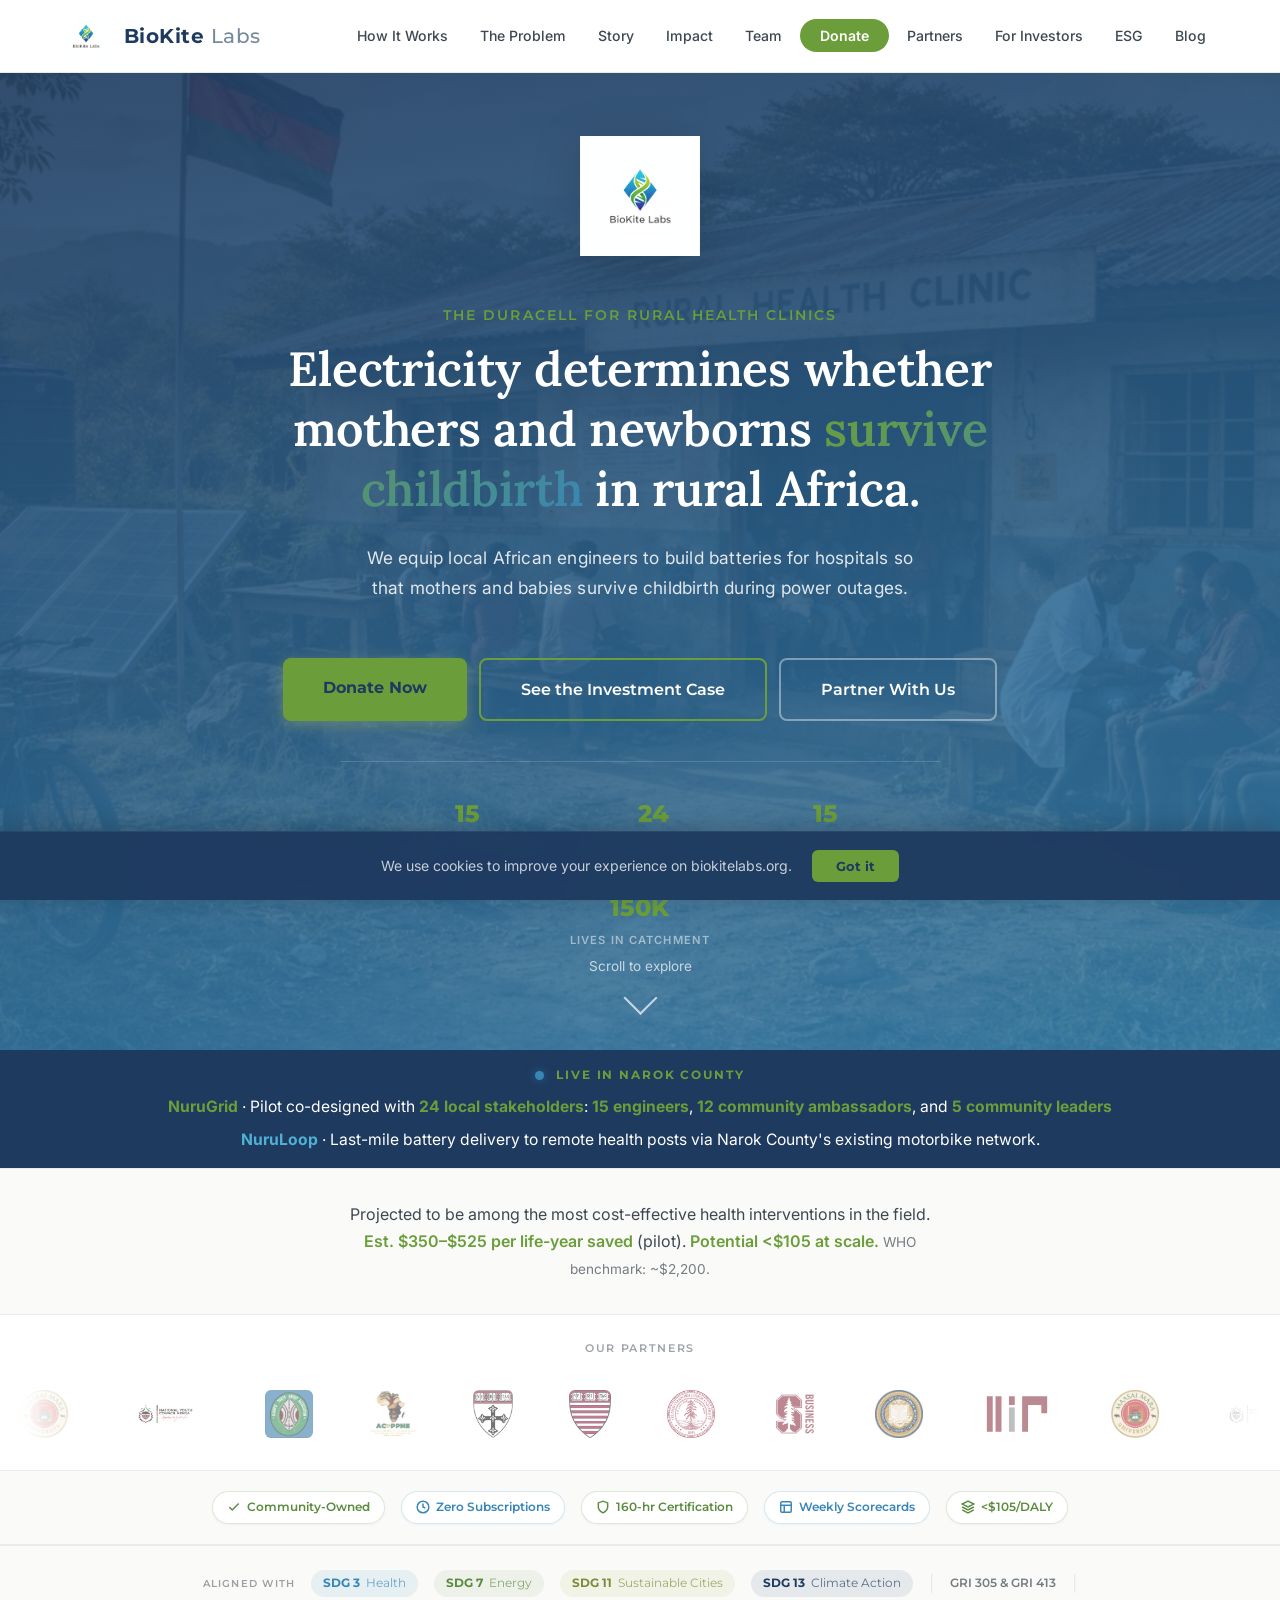
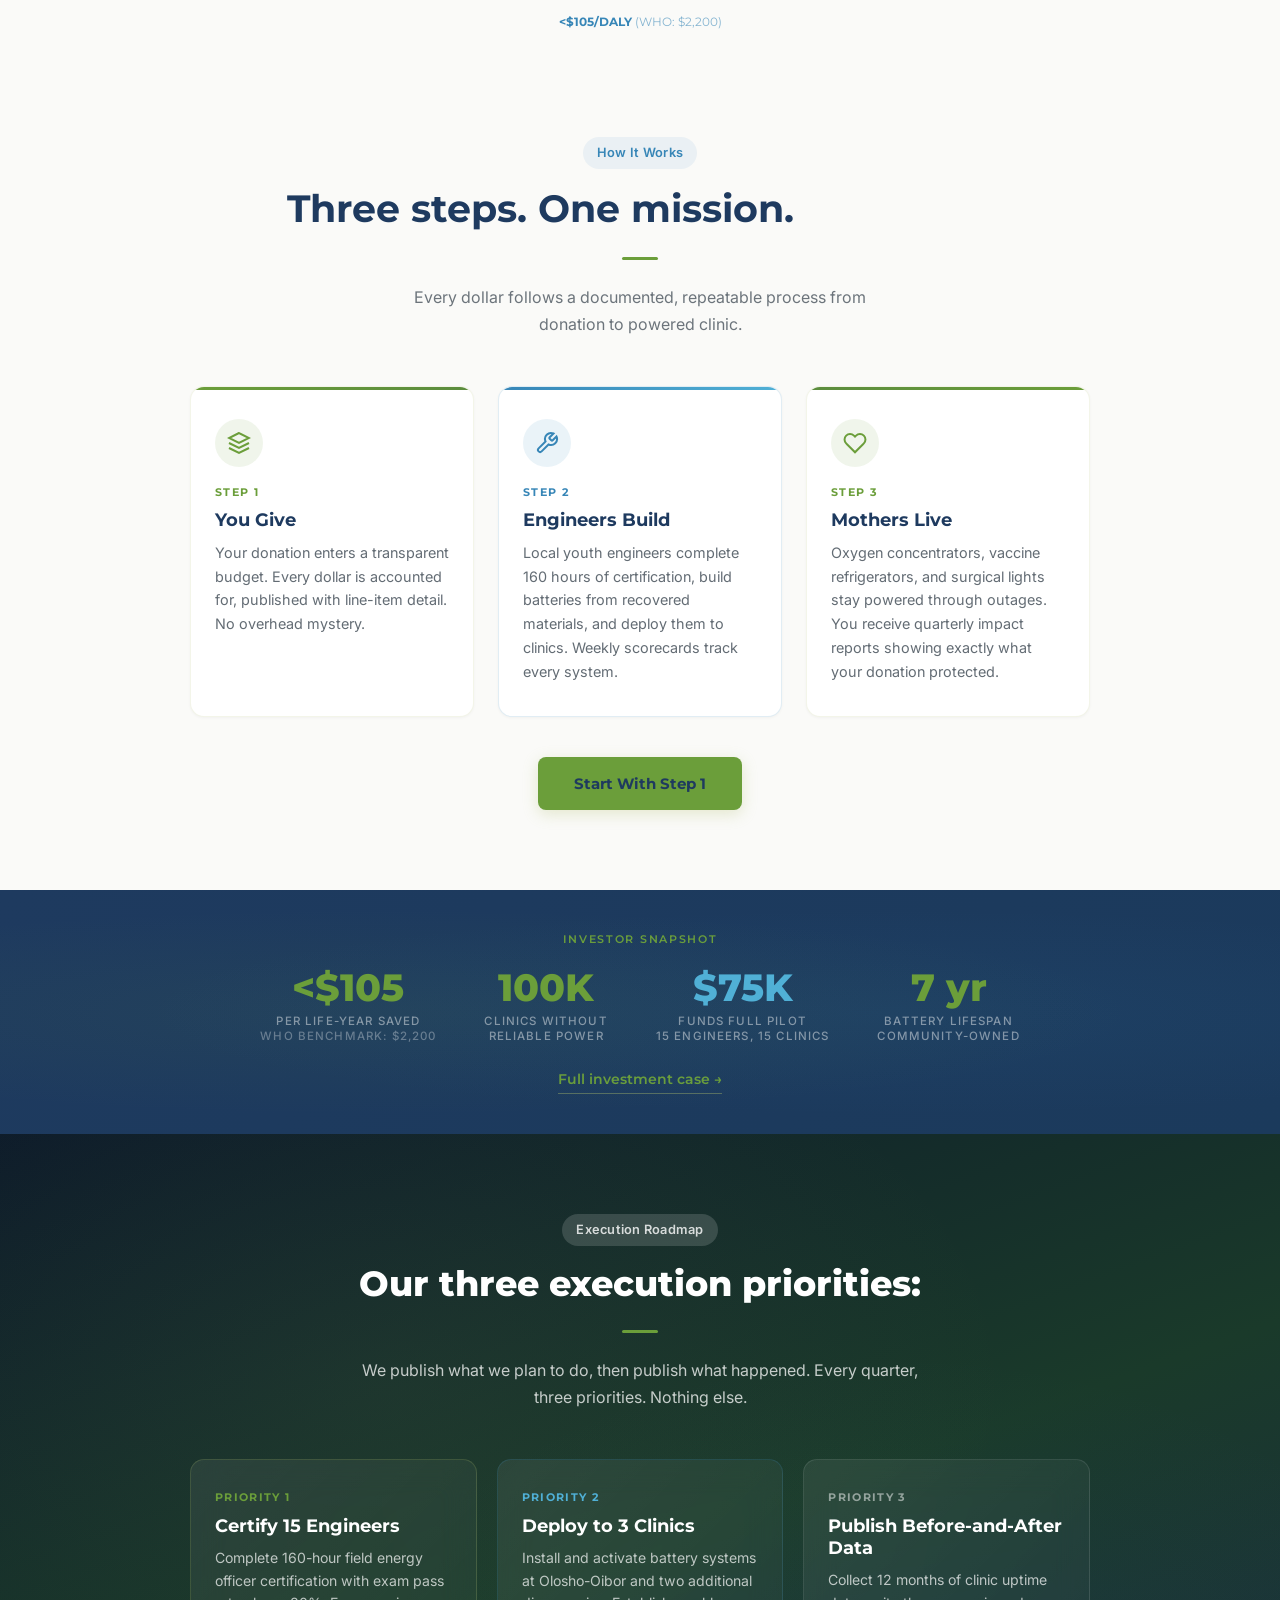
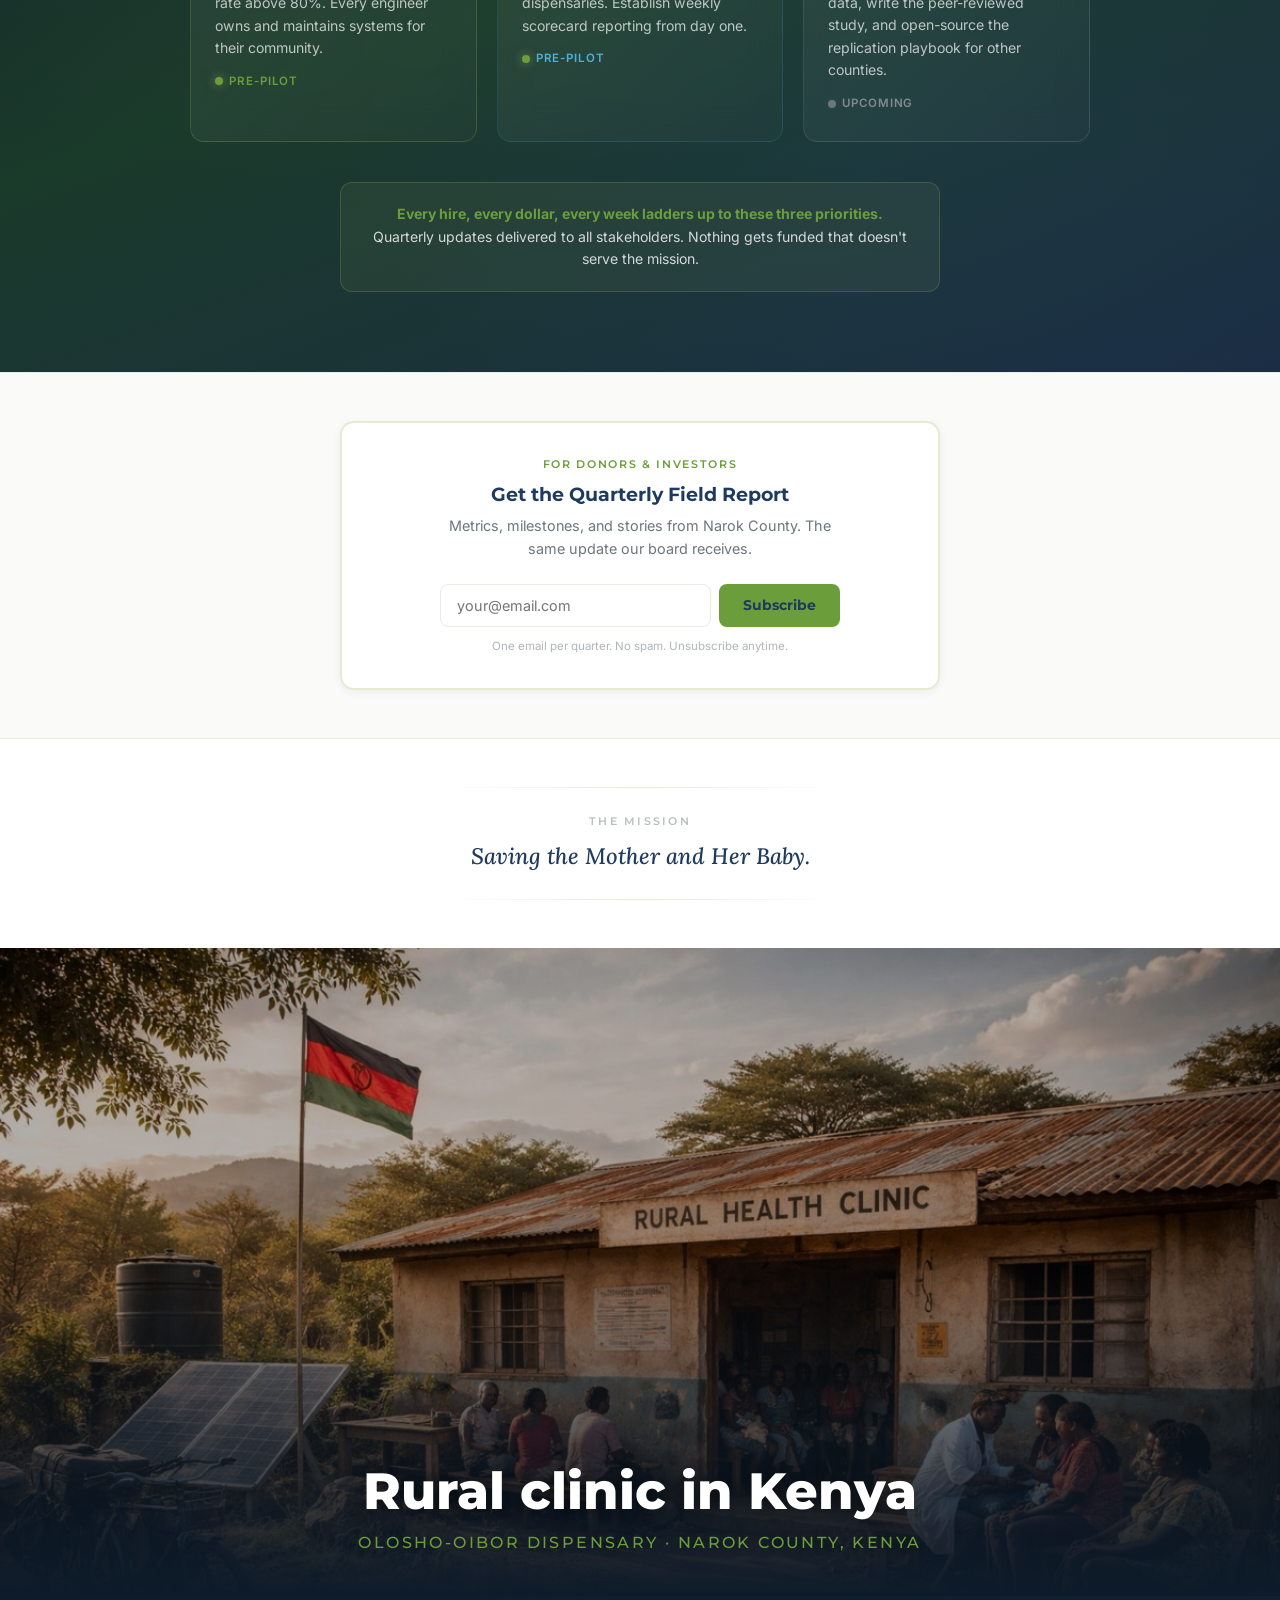
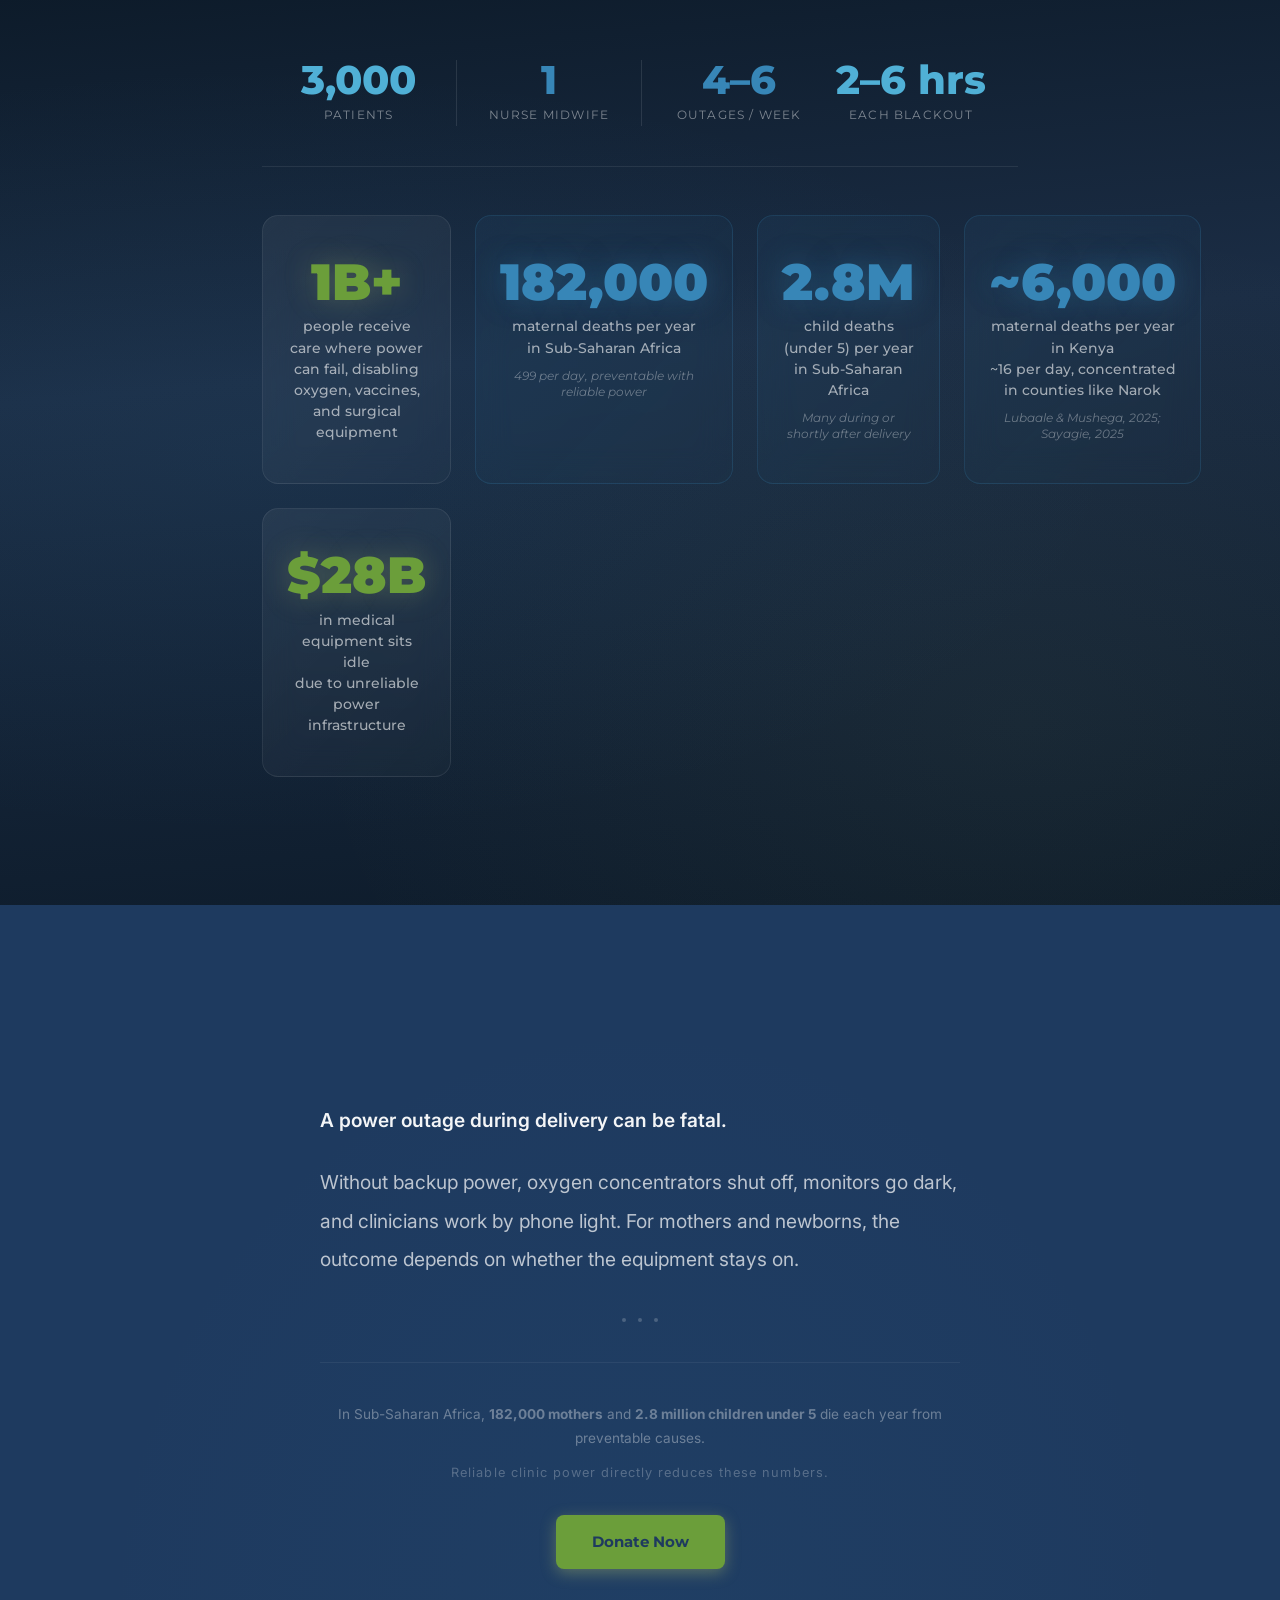
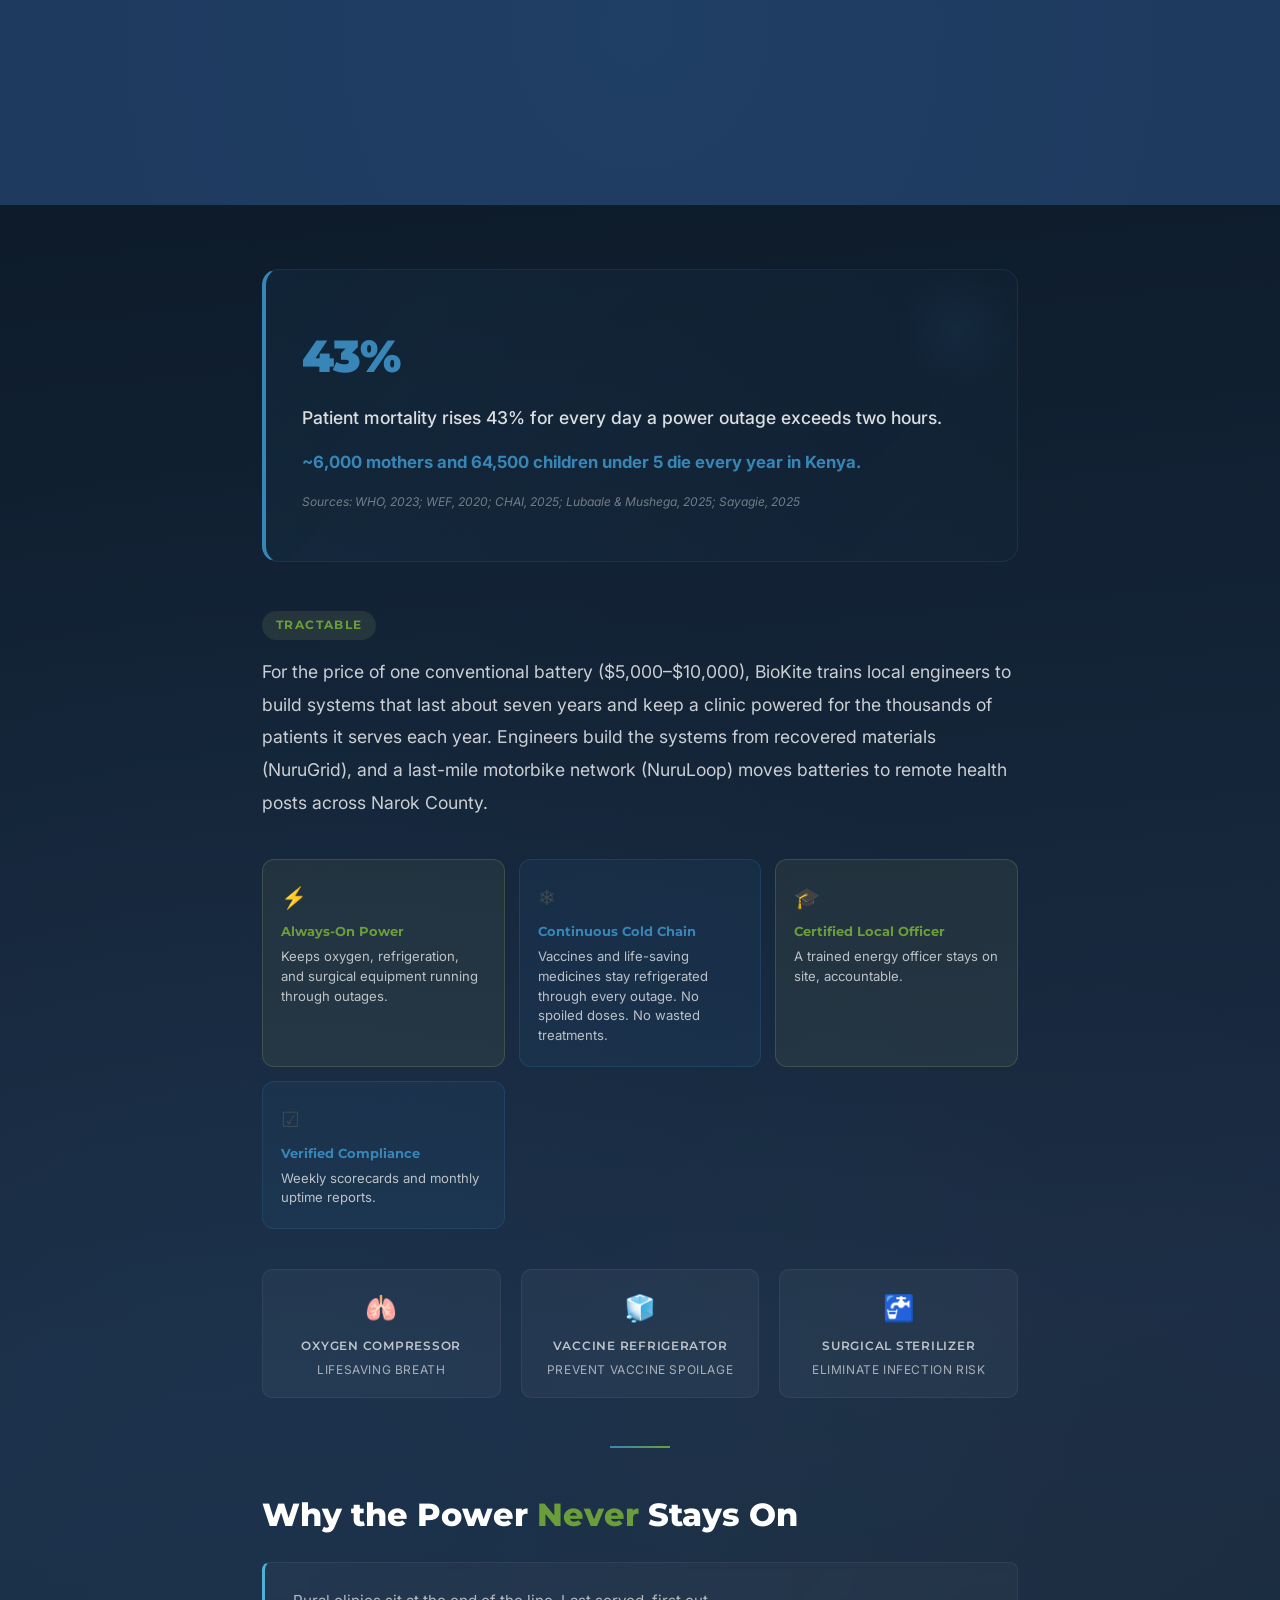
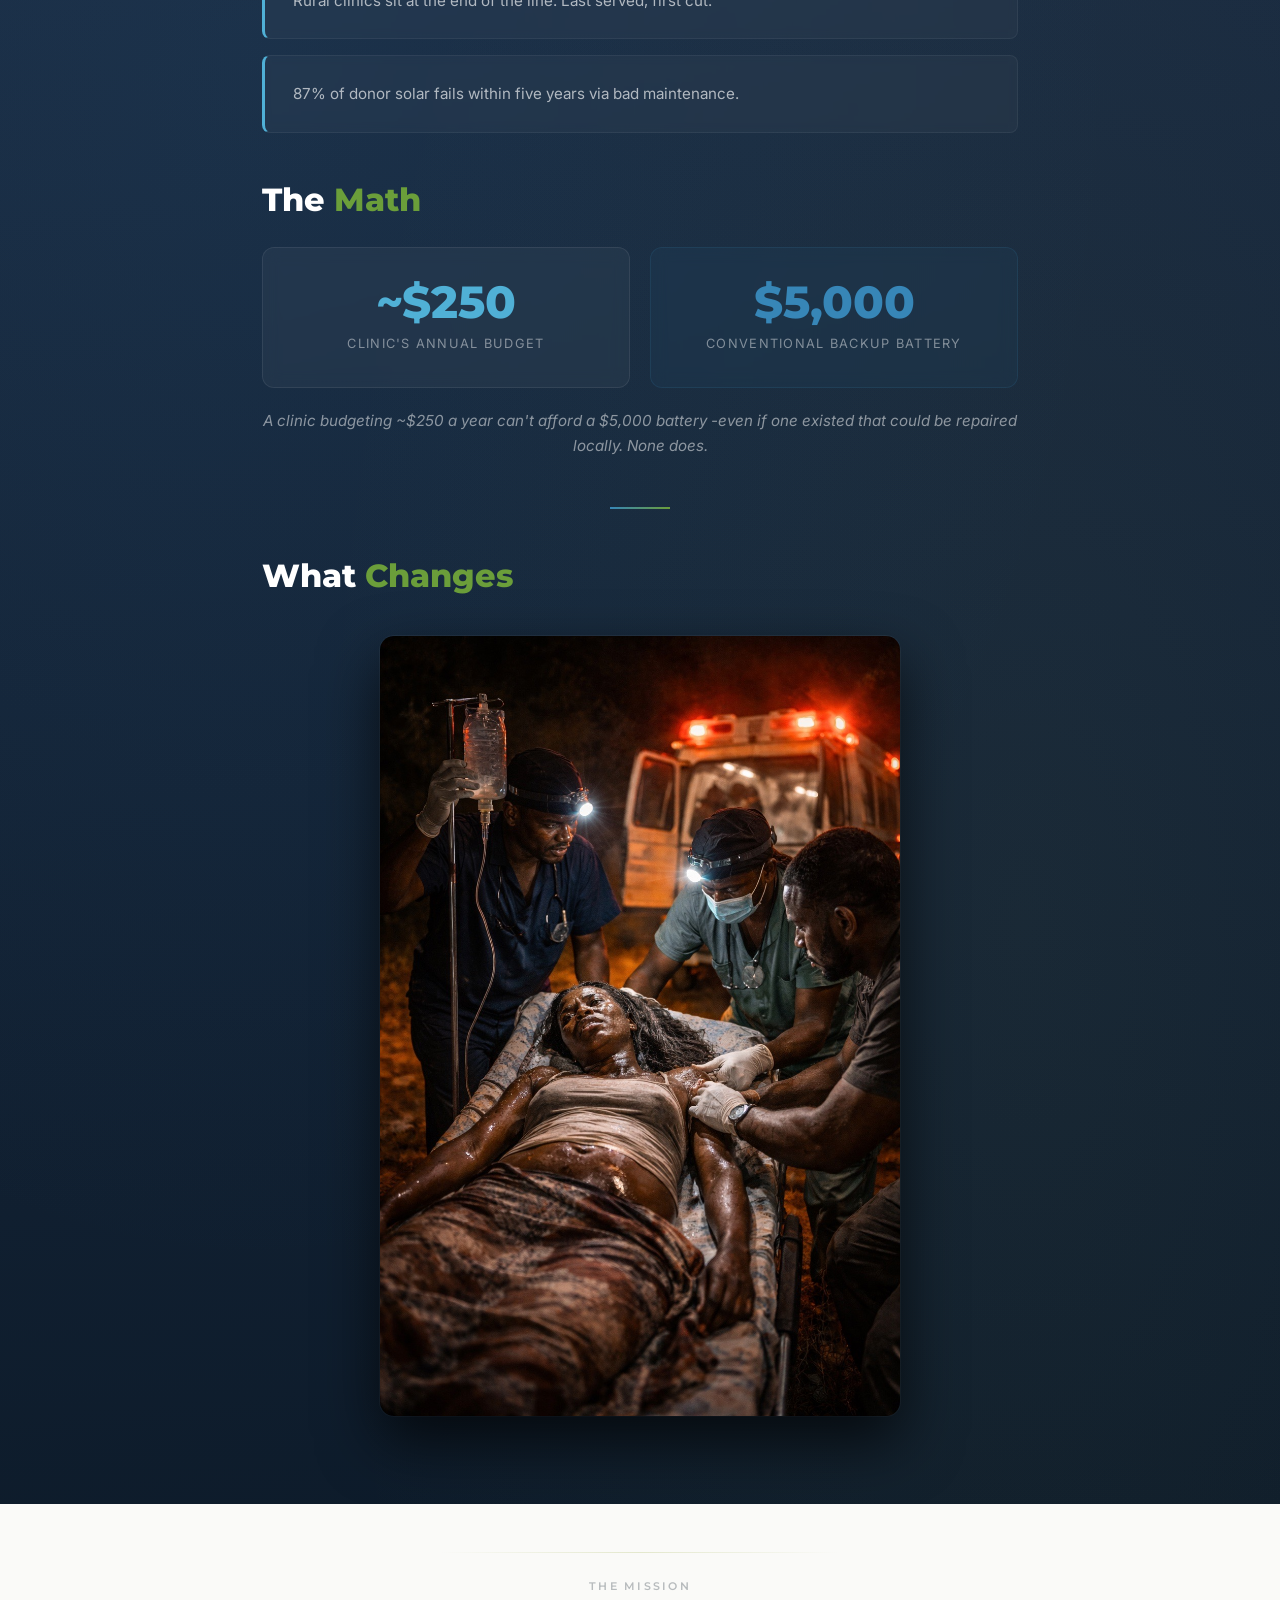
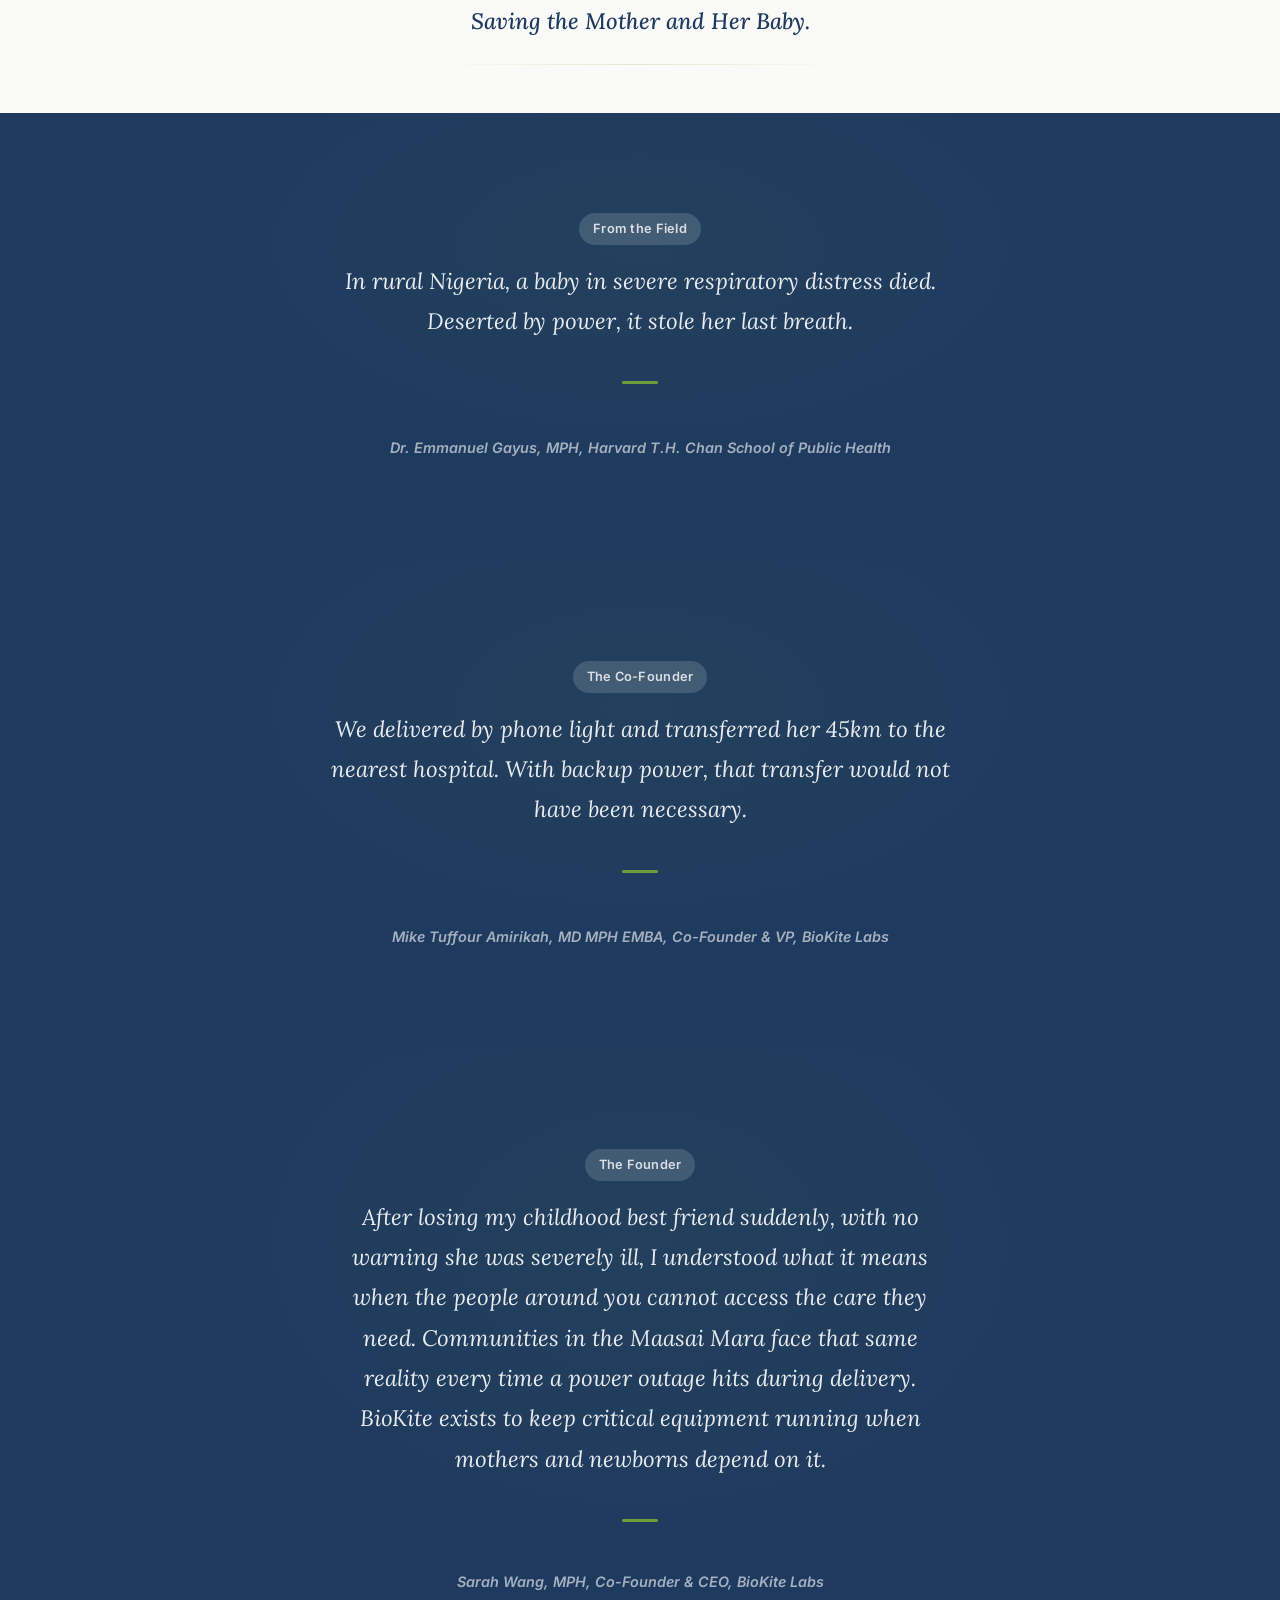
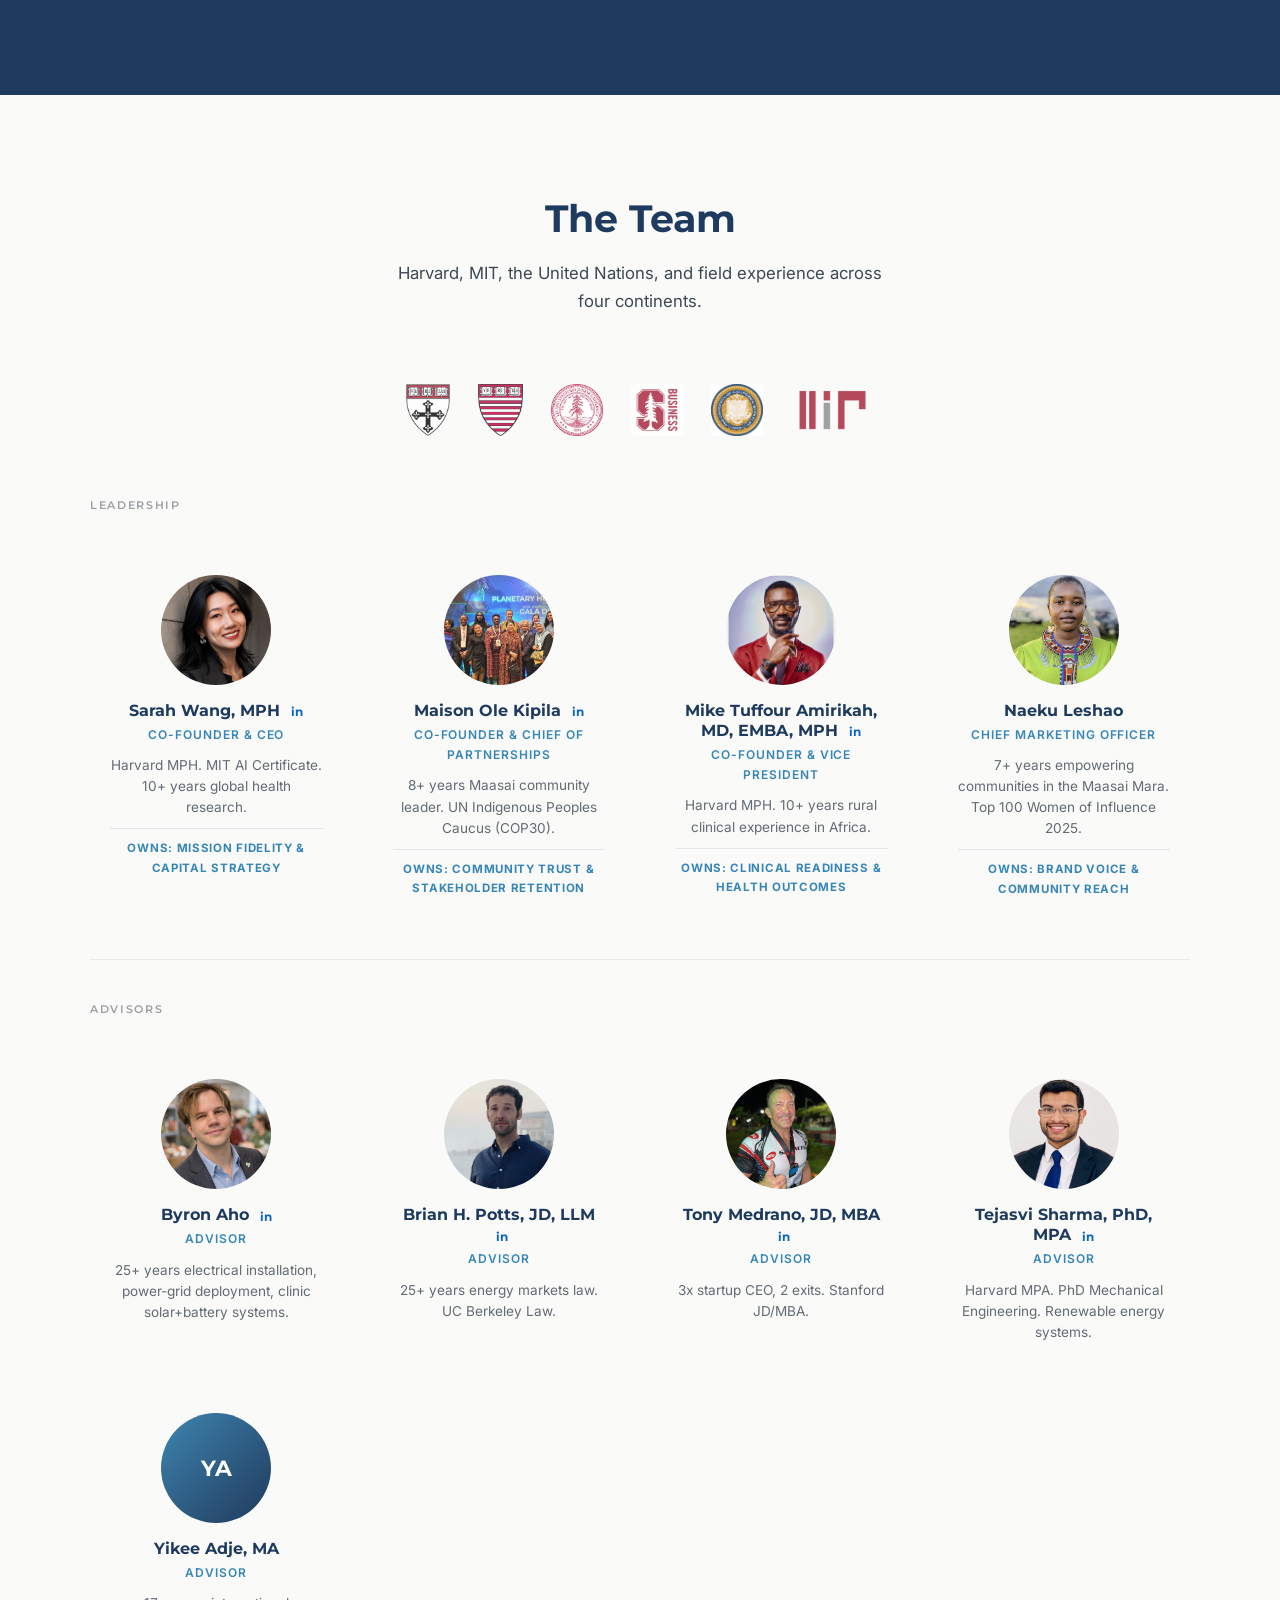
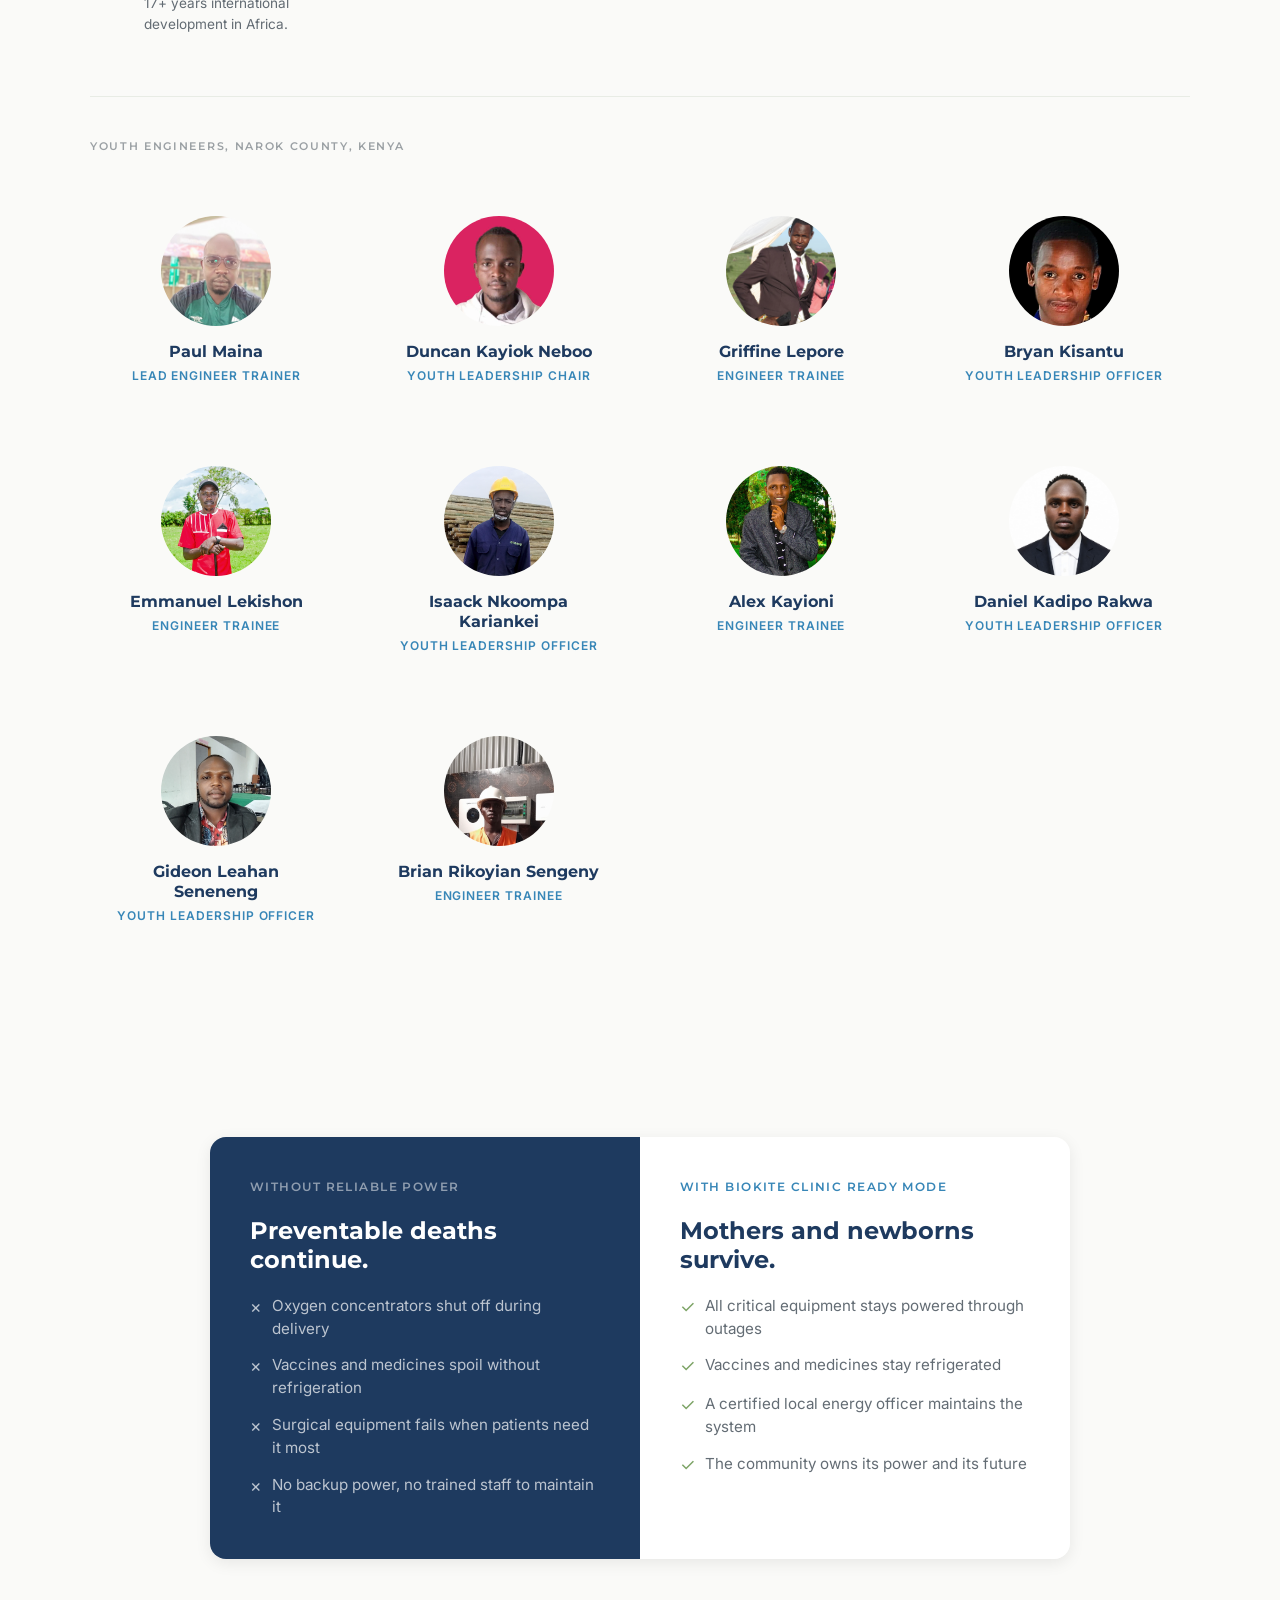
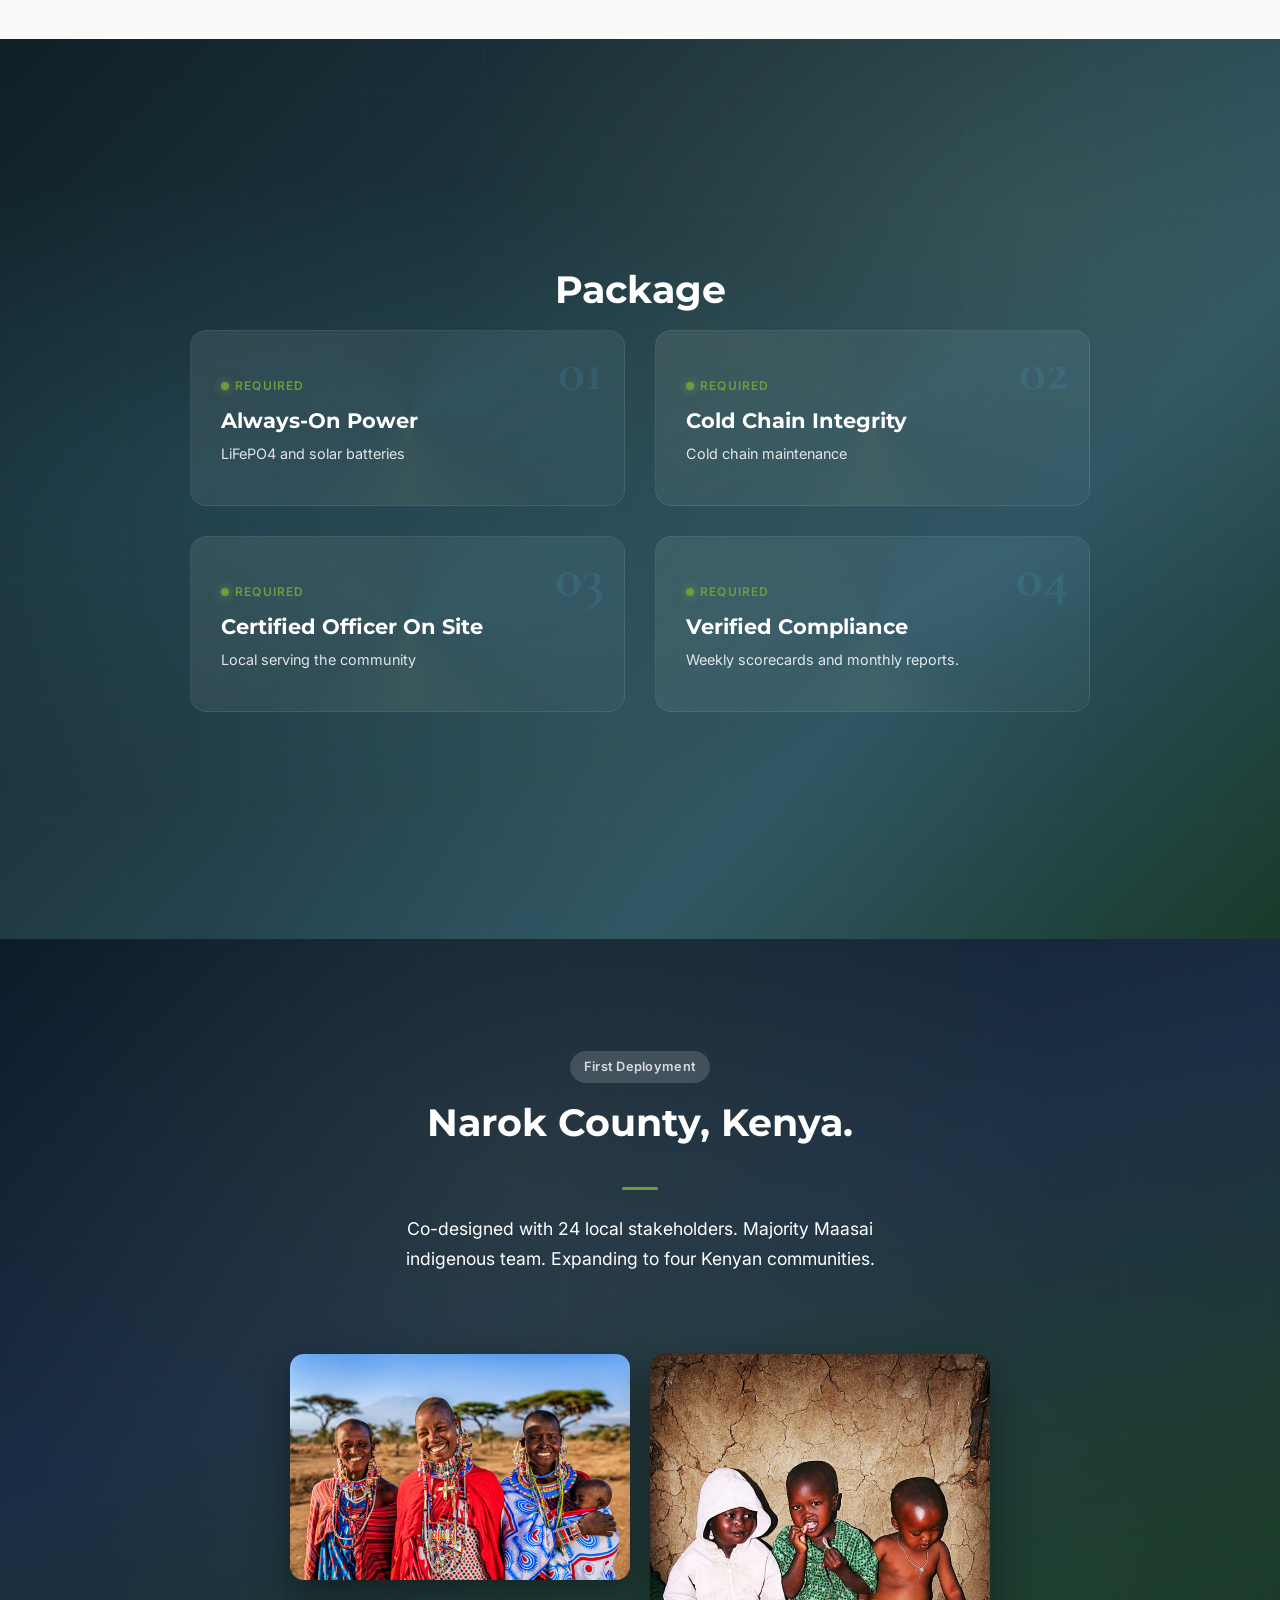
==== index.html @ 8dfe2321 "Align index page tone: replace dramatic language with professional, direct copy - Rewrite Amina stor" ====
<!DOCTYPE html>
<html lang="en">
<head>
    <meta charset="UTF-8">
    <meta name="viewport" content="width=device-width, initial-scale=1.0">
    <title>BioKite Labs | Duracell for Rural Health Clinics</title>
    <meta name="description" content="Mission: Saving the Mother and Her Baby. BioKite equips local African engineers to build batteries for hospitals so that mothers and babies survive childbirth during power outages. Narok County, Kenya. Donate now.">
    <meta name="keywords" content="rural clinic power, backup battery Kenya, maternal mortality, BioKite Labs, NuruGrid, NuruLoop, Narok County, community-owned energy, Maasai Mara, health clinic solar, DALY cost-effective, SDG 3 SDG 7, donate rural health, Africa clinic electricity">
    <meta name="author" content="BioKite Labs">
    <meta name="robots" content="index, follow">
    <link rel="icon" type="image/png" href="logo.png">
    <link rel="canonical" href="https://biokitelabs.org/">

    <!-- DNS Prefetch -->
    <link rel="dns-prefetch" href="https://fonts.googleapis.com">
    <link rel="dns-prefetch" href="https://videos.pexels.com">
    <link rel="dns-prefetch" href="https://buy.stripe.com">
    <link rel="dns-prefetch" href="https://donate.stripe.com">

    <!-- Open Graph -->
    <meta property="og:title" content="BioKite Labs | Duracell for Rural Health Clinics">
    <meta property="og:description" content="Mission: Saving the Mother and Her Baby. We equip local African engineers to build batteries for hospitals so that mothers and babies survive childbirth during power outages. Narok County, Kenya.">
    <meta property="og:image" content="https://biokitelabs.org/nuruloop-rider-savanna.jpg">
    <meta property="og:url" content="https://biokitelabs.org/">
    <meta property="og:type" content="website">
    <meta property="og:site_name" content="BioKite Labs">

    <!-- Twitter Card -->
    <meta name="twitter:card" content="summary_large_image">
    <meta name="twitter:title" content="BioKite Labs | Duracell for Rural Health Clinics">
    <meta name="twitter:description" content="Mission: Saving the Mother and Her Baby. We equip local African engineers to build batteries for hospitals so that mothers and babies survive childbirth during power outages. Narok County, Kenya.">
    <meta name="twitter:image" content="https://biokitelabs.org/nuruloop-rider-savanna.jpg">
    <link rel="preconnect" href="https://fonts.googleapis.com">
    <link rel="preconnect" href="https://fonts.gstatic.com" crossorigin>
    <link href="https://fonts.googleapis.com/css2?family=Montserrat:wght@500;600;700;800&family=Inter:wght@400;500;600&family=Lora:ital,wght@0,400;0,500;0,600;1,400&family=Cormorant+Garamond:ital,wght@0,600;0,700;1,400&display=swap" rel="stylesheet">
    <meta name="theme-color" content="#FFFFFF">
    <link rel="stylesheet" href="styles.css">
    <style>
        :root {
            --biokite-blue: #3786B7;
            --sky-blue: #50B0D6;
            --kite-green: #5B8C3E;
            --lime-green: #6B9E3A;
            --deep-navy: #1E3A5F;
            --charcoal: #3D4852;
            --light-gray: #E8ECE5;
            --off-white: #FAFAF8;
            --dark-bg: #1E3A5F;
            --white: #FFFFFF;
            --warm-cream: #F7F5F0;
            --shadow-sm: 0 1px 3px rgba(0,0,0,0.04);
            --shadow-md: 0 2px 8px rgba(0,0,0,0.06);
            --shadow-lg: 0 4px 16px rgba(0,0,0,0.08);
            --shadow-xl: 0 8px 24px rgba(0,0,0,0.1);
        }

        * { margin: 0; padding: 0; box-sizing: border-box; }
        html { scroll-behavior: smooth; font-size: 16px; }
        body { font-family: 'Inter', -apple-system, BlinkMacSystemFont, 'Segoe UI', sans-serif; color: var(--charcoal); background: var(--white); line-height: 1.7; overflow-x: hidden; -webkit-font-smoothing: antialiased; }
        h1, h2, h3, h4 { font-family: 'Montserrat', sans-serif; font-weight: 700; line-height: 1.25; color: var(--deep-navy); }
        a { text-decoration: none; color: inherit; }

        /* ─── NAV ─── */
        nav {
            position: fixed; top: 0; left: 0; right: 0; z-index: 100;
            background: var(--white);
            box-shadow: none; transition: box-shadow 0.3s;
            border-bottom: 1px solid var(--light-gray);
        }
        nav.scrolled { box-shadow: 0 1px 8px rgba(0,0,0,0.06); }
        .nav-inner {
            max-width: 1200px; margin: 0 auto;
            display: flex; align-items: center; justify-content: space-between;
            padding: 0 20px; height: 72px;
        }
        .nav-logo { display: flex; align-items: center; gap: 12px; text-decoration: none; }
        .nav-logo img { height: 52px; width: auto; border-radius: 6px; }
        .nav-logo-text { font-family: 'Montserrat', sans-serif; font-size: 1.25rem; font-weight: 700; color: var(--deep-navy); letter-spacing: 0.5px; font-style: normal; }
        .nav-logo-text .labs { font-weight: 500; opacity: 0.6; }
        .nav-links { display: flex; gap: 4px; list-style: none; align-items: center; }
        .nav-links a { text-decoration: none; color: var(--charcoal); font-size: 0.88rem; font-weight: 500; padding: 8px 14px; border-radius: 6px; transition: all 0.2s; text-align: center; }
        .nav-links a:hover { color: var(--deep-navy); background: var(--off-white); }
        .nav-links a.active { color: var(--deep-navy); background: var(--off-white); }
        .nav-links a.nav-donate { background: var(--lime-green); color: var(--white); font-weight: 600; border-radius: 20px; padding: 8px 20px; }
        .nav-links a.nav-donate:hover { background: #5a8e34; }
        .donate-card { transition: all 0.3s cubic-bezier(0.25, 0.46, 0.45, 0.94); }
        .donate-card:hover, .donate-card:focus-visible { transform: translateY(-4px); box-shadow: 0 12px 30px rgba(0,0,0,0.35), 0 0 20px rgba(175,190,106,0.1); border-color: var(--lime-green) !important; cursor: pointer; background: rgba(255,255,255,0.12) !important; outline: 2px solid var(--lime-green); outline-offset: 2px; }
        #backToTop:hover { background: var(--biokite-blue); transform: translateY(-2px); }
        .story-separator { width: 60px; height: 2px; background: linear-gradient(90deg, transparent, var(--lime-green), transparent); margin: 0 auto; }

        /* ─── PROGRESS BAR ─── */
        .progress-wrap { max-width: 500px; width: 100%; margin: 0 auto 2rem; }
        .progress-bar-bg { width: 100%; height: 12px; background: rgba(255,255,255,0.15); border-radius: 6px; overflow: hidden; }
        .progress-bar-fill { height: 100%; background: linear-gradient(90deg, var(--lime-green), var(--kite-green)); border-radius: 6px; width: 0%; transition: width 2s ease-out; }
        .progress-labels { display: flex; justify-content: space-between; margin-top: 8px; font-size: 0.85rem; }

        /* ─── COUNTER ANIMATION ─── */
        .stat-card .num { opacity: 0; transition: opacity 0.5s; }
        .stat-card .num.counted { opacity: 1; }
        .hamburger { display: none; background: none; border: none; cursor: pointer; padding: 5px; }
        .hamburger span { display: block; width: 25px; height: 3px; background: var(--deep-navy); margin: 5px 0; border-radius: 2px; transition: all 0.3s; transform-origin: center; }
        .hamburger.active span:nth-child(1) { transform: rotate(45deg) translate(7px, 7px); }
        .hamburger.active span:nth-child(2) { opacity: 0; }
        .hamburger.active span:nth-child(3) { transform: rotate(-45deg) translate(7px, -7px); }

        /* ─── PANELS ─── */
        .panel {
            min-height: 100vh; display: flex; flex-direction: column;
            align-items: center; justify-content: center; padding: 100px 20px; position: relative;
        }
        .panel-mid { min-height: auto; display: flex; flex-direction: column; align-items: center; justify-content: center; padding: 100px 20px; }
        .panel-short { min-height: auto; padding: 100px 20px; }

        /* ─── REUSABLE ─── */
        .section-tag { display: inline-block; padding: 5px 14px; background: rgba(55,134,183,0.08); color: var(--biokite-blue); font-size: 0.8rem; font-weight: 600; border-radius: 20px; margin-bottom: 16px; letter-spacing: 0.02em; }
        .section-tag.light { background: rgba(255,255,255,0.15); color: rgba(255,255,255,0.8); }
        .section-title { font-size: clamp(1.8rem, 4vw, 2.4rem); font-weight: 700; max-width: 700px; line-height: 1.25; margin-bottom: 16px; color: var(--deep-navy); }
        .section-sub { font-size: 1.05rem; color: var(--charcoal); opacity: 0.75; max-width: 500px; line-height: 1.7; font-weight: 400; text-align: center; }
        .brand-bar { width: 36px; height: 3px; background: var(--lime-green); margin: 1.5rem auto; border-radius: 2px; }
        .highlight { color: var(--lime-green); }

        /* ─── HERO ─── */
        .hero { text-align: center; position: relative; padding-top: 72px; overflow: hidden; }
        .hero-video { position: absolute; inset: 0; z-index: -3; overflow: hidden; }
        .hero-video video { width: 100%; height: 100%; object-fit: cover; }
        .hero-bg { position: absolute; inset: 0; background: linear-gradient(170deg, rgba(30,58,95,0.92) 0%, rgba(55,134,183,0.85) 100%); z-index: -2; }
        .hero-bg::after { content: none; }
        .hero { color: var(--white); }
        .hero-logo { margin-top: 4rem; margin-bottom: 2.5rem; }
        .hero-logo img { height: 120px; width: auto; filter: drop-shadow(0 8px 24px rgba(0,0,0,0.15)); animation: float 8s ease-in-out infinite; }
        @keyframes float { 0%, 100% { transform: translateY(0); } 50% { transform: translateY(-12px); } }
        .hero h1 { font-family: 'Lora', serif; font-size: clamp(2rem, 5vw, 3rem); font-weight: 600; color: var(--white); line-height: 1.25; max-width: 720px; margin: 0 auto 1.5rem; letter-spacing: -0.3px; }

        /* ─── CREDIBILITY BAR ─── */
        .cred-bar { display: flex; justify-content: center; gap: 32px; flex-wrap: wrap; margin-top: 2.5rem; padding-top: 2rem; border-top: 1px solid rgba(255,255,255,0.15); max-width: 600px; }
        .cred-item { text-align: center; }
        .cred-item .cred-num { font-family: 'Montserrat', sans-serif; font-size: 1.5rem; font-weight: 800; color: var(--lime-green); }
        .cred-item .cred-label { font-size: 0.7rem; text-transform: uppercase; letter-spacing: 0.1em; color: rgba(255,255,255,0.5); font-weight: 600; margin-top: 2px; }

        /* ─── BUDGET ROW HOVER ─── */
        .budget-row { transition: background 0.2s; }
        .budget-row:hover { background: rgba(175,190,106,0.06); }
        .hero-descriptor { font-size: clamp(0.95rem, 1.6vw, 1.08rem); color: rgba(255,255,255,0.85); font-weight: 400; margin: 0 auto 1.5rem; font-family: 'Inter', sans-serif; letter-spacing: 0.2px; max-width: 580px; line-height: 1.7; }
        .hero-sub { font-size: clamp(0.95rem, 1.5vw, 1.1rem); color: var(--white); opacity: 0.9; max-width: 520px; margin: 0 auto; line-height: 1.7; font-weight: 400; letter-spacing: 0.2px; }
        .hero-scroll { position: absolute; bottom: 40px; left: 50%; transform: translateX(-50%); display: flex; flex-direction: column; align-items: center; color: var(--white); opacity: 0.7; }
        .hero-scroll span { font-size: 0.85rem; margin-bottom: 8px; }
        .scroll-arrow { width: 24px; height: 24px; border-right: 2px solid var(--white); border-bottom: 2px solid var(--white); transform: rotate(45deg); animation: bounce 2s infinite; }
        @keyframes bounce { 0%, 20%, 50%, 80%, 100% { transform: rotate(45deg) translateY(0); } 40% { transform: rotate(45deg) translateY(-10px); } 60% { transform: rotate(45deg) translateY(-5px); } }

        /* ─── DALY CALLOUT ─── */
        .daly-strip { background: var(--off-white); text-align: center; padding: 2rem 20px; border-top: 1px solid var(--light-gray); border-bottom: 1px solid var(--light-gray); }
        .daly-strip p { font-size: clamp(0.9rem, 1.5vw, 1rem); color: var(--charcoal); font-weight: 400; max-width: 600px; margin: 0 auto; }
        .daly-strip strong { color: var(--lime-green); font-weight: 600; }

        /* ─── LIVE NOW STRIP ─── */
        .live-strip { background: var(--deep-navy); border-top: none; border-bottom: none; padding: 1rem 20px; }
        .live-inner { max-width: 1000px; margin: 0 auto; display: flex; flex-direction: column; align-items: center; justify-content: center; gap: 10px; text-align: center; font-family: 'Inter', sans-serif; font-size: clamp(0.85rem, 1.5vw, 0.98rem); color: rgba(255,255,255,0.9); line-height: 1.5; }
        .live-row { display: flex; align-items: center; justify-content: center; gap: 12px; flex-wrap: wrap; }
        .live-dot { width: 9px; height: 9px; border-radius: 50%; background: var(--biokite-blue); box-shadow: 0 0 10px rgba(55,134,183,0.6); animation: live-pulse 1.8s ease-in-out infinite; flex-shrink: 0; }
        @keyframes live-pulse { 0%, 100% { opacity: 1; transform: scale(1); } 50% { opacity: 0.5; transform: scale(0.85); } }
        .live-label { font-family: 'Montserrat', sans-serif; font-weight: 700; font-size: 0.78rem; letter-spacing: 0.15em; text-transform: uppercase; color: var(--lime-green); }
        .live-sep { color: rgba(255,255,255,0.3); }
        .live-text { color: #FFFFFF; }
        .live-text strong { font-weight: 700; }
        .live-text strong.grid { color: var(--lime-green); }
        .live-text strong.loop { color: var(--sky-blue); }
        @media (max-width: 600px) {
            .live-inner { gap: 8px; }
            .live-sep { display: none; }
        }

        /* ─── STATS ─── */
        .stats-section { background: var(--off-white); padding: 60px 20px; }
        .stats-grid { display: grid; grid-template-columns: repeat(3, 1fr); gap: 24px; max-width: 800px; margin: 0 auto; }
        .stat-card { text-align: center; padding: 30px 20px; background: var(--white); border-radius: 12px; box-shadow: var(--shadow-sm); }
        .stat-card .num { font-family: 'Montserrat', sans-serif; font-size: 2rem; font-weight: 800; color: var(--biokite-blue); margin-bottom: 8px; }
        .stat-card .label { font-size: 0.85rem; color: var(--charcoal); opacity: 0.8; }

        /* ─── STORY ─── */
        .story { background: var(--deep-navy); text-align: center; position: relative; overflow: hidden; }
        .story::before { content: ''; position: absolute; inset: 0; background: radial-gradient(ellipse at 50% 30%, rgba(107,158,58,0.06) 0%, transparent 55%); pointer-events: none; }
        .story-text { max-width: 620px; font-family: 'Lora', serif; font-size: clamp(1.15rem, 2.2vw, 1.4rem); line-height: 1.8; font-weight: 400; color: rgba(255,255,255,0.9); position: relative; z-index: 1; font-style: italic; }
        .story-text strong { font-weight: 600; color: var(--white); }

        /* ─── CONTRAST ─── */
        .contrast-grid { display: grid; grid-template-columns: 1fr 1fr; max-width: 960px; width: 100%; border-radius: 16px; overflow: hidden; box-shadow: var(--shadow-lg); }
        .contrast-col { padding: 40px; }
        .contrast-col.before { background: var(--dark-bg); color: var(--white); }
        .contrast-col.after { background: var(--white); color: var(--charcoal); }
        .contrast-label { font-family: 'Montserrat', sans-serif; font-size: 0.75rem; text-transform: uppercase; letter-spacing: 0.12em; font-weight: 600; margin-bottom: 20px; }
        .before .contrast-label { color: rgba(255,255,255,0.5); }
        .after .contrast-label { color: var(--biokite-blue); }
        .contrast-col h3 { font-size: 1.5rem; font-weight: 700; margin-bottom: 20px; line-height: 1.2; }
        .before h3 { color: var(--white); }
        .after h3 { color: var(--deep-navy); }
        .contrast-list { list-style: none; display: flex; flex-direction: column; gap: 14px; }
        .contrast-list li { display: flex; align-items: flex-start; gap: 10px; font-size: 0.95rem; line-height: 1.5; }
        .before .contrast-list li { color: rgba(255,255,255,0.7); }
        .after .contrast-list li { color: var(--charcoal); opacity: 0.8; }
        .contrast-list .icon { font-size: 1.1rem; line-height: 1.4; flex-shrink: 0; }

        /* ─── KIT / PILLARS ─── */
        .kit { background: linear-gradient(160deg, #0d1b2a 0%, #162a3a 30%, #1a3a2a 60%, #1b2d45 100%); color: var(--white); text-align: center; position: relative; overflow: hidden; }
        .kit::before { content: ''; position: absolute; inset: 0; background: radial-gradient(ellipse at 25% 30%, rgba(55,134,183,0.1) 0%, transparent 50%), radial-gradient(ellipse at 75% 70%, rgba(175,190,106,0.08) 0%, transparent 45%), radial-gradient(ellipse at 50% 50%, rgba(122,159,95,0.04) 0%, transparent 60%); pointer-events: none; }
        .kit::after { content: ''; position: absolute; inset: 0; background: repeating-linear-gradient(90deg, transparent, transparent 150px, rgba(255,255,255,0.01) 150px, rgba(255,255,255,0.01) 151px), repeating-linear-gradient(0deg, transparent, transparent 150px, rgba(255,255,255,0.01) 150px, rgba(255,255,255,0.01) 151px); pointer-events: none; }
        .kit-grid { display: grid; grid-template-columns: repeat(3, 1fr); gap: 30px; max-width: 1100px; width: 100%; margin-top: 1rem; position: relative; z-index: 1; }
        .kit-card {
            background: linear-gradient(135deg, rgba(255,255,255,0.07) 0%, rgba(255,255,255,0.02) 100%); border-radius: 16px; overflow: hidden;
            text-align: left; transition: all 0.4s; border: 1px solid rgba(255,255,255,0.08); backdrop-filter: blur(16px);
        }
        .kit-card:hover { transform: translateY(-6px); box-shadow: 0 20px 40px rgba(0,0,0,0.3), 0 0 20px rgba(80,176,214,0.06); border-color: rgba(80,176,214,0.2); }
        .kit-card-header { padding: 24px 28px; color: var(--white); position: relative; }
        .kit-card:nth-child(1) .kit-card-header { background: linear-gradient(135deg, rgba(55,134,183,0.3), rgba(80,176,214,0.15)); }
        .kit-card:nth-child(2) .kit-card-header { background: linear-gradient(135deg, rgba(122,159,95,0.3), rgba(175,190,106,0.15)); }
        .kit-card:nth-child(3) .kit-card-header { background: linear-gradient(135deg, rgba(46,80,126,0.3), rgba(55,134,183,0.15)); }
        .kit-card-tag { font-size: 0.8rem; opacity: 0.9; margin-bottom: 4px; }
        .kit-card h3 { font-size: 1.4rem; color: var(--white); }
        .kit-card-body { padding: 28px; }
        .kit-card .kit-desc { font-size: 0.9rem; color: rgba(255,255,255,0.78); line-height: 1.6; margin-bottom: 20px; }
        .kit-features { list-style: none; display: flex; flex-direction: column; gap: 10px; }
        .kit-features li { font-size: 0.9rem; color: rgba(255,255,255,0.72); display: flex; align-items: center; gap: 10px; position: relative; padding-left: 0; }
        .kit-features li::before { content: ''; width: 8px; height: 8px; border-radius: 50%; background: var(--lime-green); flex-shrink: 0; box-shadow: 0 0 8px rgba(175,190,106,0.4); }

        /* ─── CERTIFICATION PROGRAM ─── */
        .cert-section { background: linear-gradient(160deg, #0d1b2a 0%, #1b2d45 35%, #1a3a2a 65%, #162a3a 100%); position: relative; overflow: hidden; }
        .cert-section::before { content: ''; position: absolute; inset: 0; background: radial-gradient(ellipse at 30% 20%, rgba(175,190,106,0.08) 0%, transparent 50%), radial-gradient(ellipse at 70% 70%, rgba(55,134,183,0.1) 0%, transparent 45%), radial-gradient(ellipse at 50% 50%, rgba(122,159,95,0.05) 0%, transparent 60%); pointer-events: none; }
        .cert-section .section-title { color: var(--white) !important; }
        .cert-section .section-sub { color: rgba(255,255,255,0.85) !important; }
        .cert-path { display: flex; align-items: stretch; justify-content: center; gap: 0; max-width: 1100px; width: 100%; position: relative; z-index: 1; }
        .cert-step { flex: 1; text-align: center; padding: 36px 24px 32px; position: relative; background: linear-gradient(135deg, rgba(255,255,255,0.06) 0%, rgba(255,255,255,0.02) 100%); backdrop-filter: blur(16px); border: 1px solid rgba(255,255,255,0.07); transition: all 0.4s ease; overflow: hidden; }
        .cert-step:first-child { border-radius: 16px 0 0 16px; }
        .cert-step:last-child { border-radius: 0 16px 16px 0; }
        .cert-step::before { content: ''; position: absolute; top: 0; left: 0; right: 0; height: 3px; background: linear-gradient(90deg, var(--biokite-blue), var(--kite-green), var(--lime-green)); opacity: 0; transition: opacity 0.4s; }
        .cert-step:hover::before { opacity: 1; }
        .cert-step:hover { background: linear-gradient(135deg, rgba(255,255,255,0.12) 0%, rgba(80,176,214,0.06) 100%); border-color: rgba(80,176,214,0.2); box-shadow: 0 12px 40px rgba(0,0,0,0.3), 0 0 20px rgba(80,176,214,0.06); transform: translateY(-4px); z-index: 2; border-radius: 16px; }
        .cert-icon { width: 56px; height: 56px; border-radius: 50%; background: linear-gradient(135deg, rgba(175,190,106,0.25), rgba(80,176,214,0.2)); border: 2px solid rgba(175,190,106,0.4); display: inline-flex; align-items: center; justify-content: center; font-family: 'Cormorant Garamond', serif; font-size: 1.4rem; font-weight: 700; color: var(--lime-green); margin-bottom: 16px; position: relative; z-index: 1; box-shadow: 0 0 20px rgba(175,190,106,0.15); }
        .cert-step h3 { font-size: 1.1rem; margin-bottom: 8px; color: var(--white); }
        .cert-step p { font-size: 0.88rem; color: rgba(255,255,255,0.75); line-height: 1.6; }
        .cert-connector { width: 0; height: 0; margin: 0; flex-shrink: 0; display: none; }

        /* ─── PROTOCOL ─── */
        .protocol-section { background: linear-gradient(135deg, #0f2027 0%, #203a43 40%, #2c5364 70%, #1a3a2a 100%); position: relative; overflow: hidden; }
        .protocol-section::before { content: ''; position: absolute; inset: 0; background: radial-gradient(ellipse at 20% 50%, rgba(80,176,214,0.12) 0%, transparent 50%), radial-gradient(ellipse at 80% 20%, rgba(175,190,106,0.1) 0%, transparent 40%), radial-gradient(ellipse at 50% 80%, rgba(122,159,95,0.08) 0%, transparent 50%); pointer-events: none; }
        .protocol-section::after { content: ''; position: absolute; inset: 0; background: repeating-linear-gradient(90deg, transparent, transparent 120px, rgba(255,255,255,0.015) 120px, rgba(255,255,255,0.015) 121px), repeating-linear-gradient(0deg, transparent, transparent 120px, rgba(255,255,255,0.015) 120px, rgba(255,255,255,0.015) 121px); pointer-events: none; }
        .protocol-grid { display: grid; grid-template-columns: repeat(2, 1fr); gap: 30px; max-width: 900px; width: 100%; position: relative; z-index: 1; }
        .protocol-card { padding: 40px 30px; border-radius: 16px; background: linear-gradient(135deg, rgba(255,255,255,0.08) 0%, rgba(255,255,255,0.03) 100%); backdrop-filter: blur(20px); text-align: left; transition: all 0.4s ease; color: var(--white); border: 1px solid rgba(255,255,255,0.08); position: relative; overflow: hidden; }
        .protocol-card::before { content: ''; position: absolute; top: -50%; left: -50%; width: 200%; height: 200%; background: conic-gradient(from 0deg, transparent, rgba(80,176,214,0.06), transparent, rgba(175,190,106,0.06), transparent, rgba(122,159,95,0.04), transparent); animation: holographic-shimmer 8s linear infinite; pointer-events: none; }
        .protocol-card::after { content: ''; position: absolute; top: 0; left: -100%; width: 60%; height: 100%; background: linear-gradient(90deg, transparent, rgba(255,255,255,0.04), transparent); transform: skewX(-15deg); transition: left 0.6s ease; pointer-events: none; }
        .protocol-card:hover::after { left: 150%; }
        .protocol-card:hover { background: linear-gradient(135deg, rgba(255,255,255,0.14) 0%, rgba(80,176,214,0.08) 100%); transform: translateY(-6px); border-color: rgba(80,176,214,0.25); box-shadow: 0 20px 40px rgba(0,0,0,0.3), 0 0 30px rgba(80,176,214,0.08), inset 0 1px 0 rgba(255,255,255,0.1); }
        @keyframes holographic-shimmer { from { transform: rotate(0deg); } to { transform: rotate(360deg); } }
        .protocol-status { display: inline-flex; align-items: center; gap: 6px; font-size: 0.75rem; text-transform: uppercase; letter-spacing: 0.1em; font-weight: 600; margin-bottom: 12px; position: relative; z-index: 1; }
        .protocol-status.pass { color: var(--lime-green); }
        .status-dot { width: 8px; height: 8px; border-radius: 50%; }
        .status-dot.green { background: var(--lime-green); box-shadow: 0 0 10px rgba(175,190,106,0.5), 0 0 20px rgba(175,190,106,0.2); animation: pulse-glow 2s ease-in-out infinite; }
        @keyframes pulse-glow { 0%, 100% { box-shadow: 0 0 10px rgba(175,190,106,0.5), 0 0 20px rgba(175,190,106,0.2); } 50% { box-shadow: 0 0 15px rgba(175,190,106,0.7), 0 0 30px rgba(175,190,106,0.3); } }
        .protocol-card h3 { font-size: 1.3rem; font-weight: 700; color: var(--white); margin-bottom: 8px; position: relative; z-index: 1; }
        .protocol-card p { font-size: 0.9rem; color: var(--white); opacity: 0.85; line-height: 1.6; position: relative; z-index: 1; }
        .protocol-card .threshold { margin-top: 16px; font-size: 0.75rem; color: var(--lime-green); font-weight: 600; text-transform: uppercase; letter-spacing: 0.08em; }

        /* ─── KENYA ─── */
        .kenya { background: linear-gradient(160deg, #0d1b2a 0%, #1b2d45 35%, #1a3a2a 65%, #162a3a 100%); color: var(--white); text-align: center; position: relative; overflow: hidden; }
        .kenya::before { content: ''; position: absolute; inset: 0; background: radial-gradient(ellipse at 40% 20%, rgba(175,190,106,0.1) 0%, transparent 50%), radial-gradient(ellipse at 60% 80%, rgba(55,134,183,0.08) 0%, transparent 45%), radial-gradient(ellipse at 80% 40%, rgba(122,159,95,0.06) 0%, transparent 50%); pointer-events: none; }
        .kenya::after { content: ''; position: absolute; inset: 0; background: repeating-linear-gradient(90deg, transparent, transparent 140px, rgba(255,255,255,0.012) 140px, rgba(255,255,255,0.012) 141px), repeating-linear-gradient(0deg, transparent, transparent 140px, rgba(255,255,255,0.012) 140px, rgba(255,255,255,0.012) 141px); pointer-events: none; }
        .kenya-body { font-size: 1.1rem; color: var(--white); opacity: 0.9; max-width: 500px; line-height: 1.7; font-weight: 400; margin-bottom: 40px; position: relative; z-index: 1; }
        .kenya-facts { display: flex; gap: 20px; flex-wrap: wrap; justify-content: center; position: relative; z-index: 1; }
        .kenya-fact { font-size: 0.9rem; color: var(--white); display: flex; align-items: center; gap: 10px; padding: 16px 24px; background: linear-gradient(135deg, rgba(255,255,255,0.07) 0%, rgba(255,255,255,0.02) 100%); border-radius: 14px; backdrop-filter: blur(16px); border: 1px solid rgba(255,255,255,0.08); transition: all 0.4s ease; position: relative; overflow: hidden; }
        .kenya-fact::after { content: ''; position: absolute; top: 0; left: -100%; width: 60%; height: 100%; background: linear-gradient(90deg, transparent, rgba(255,255,255,0.04), transparent); transform: skewX(-15deg); transition: left 0.6s ease; pointer-events: none; }
        .kenya-fact:hover::after { left: 150%; }
        .kenya-fact:hover { background: linear-gradient(135deg, rgba(255,255,255,0.13) 0%, rgba(80,176,214,0.07) 100%); border-color: rgba(80,176,214,0.2); transform: translateY(-3px); box-shadow: 0 12px 30px rgba(0,0,0,0.3), 0 0 15px rgba(80,176,214,0.06); }
        .kenya-fact .check { width: 28px; height: 28px; border-radius: 50%; background: linear-gradient(135deg, rgba(175,190,106,0.25), rgba(80,176,214,0.2)); border: 2px solid rgba(175,190,106,0.4); display: flex; align-items: center; justify-content: center; flex-shrink: 0; box-shadow: 0 0 12px rgba(175,190,106,0.2); }
        .kenya-fact .check svg { width: 12px; height: 12px; }

        /* ─── QUOTE ─── */
        .quote-panel { background: var(--off-white); text-align: center; }
        .quote-panel blockquote { font-family: 'Lora', serif; font-size: clamp(1.6rem, 3.5vw, 2.5rem); font-weight: 600; line-height: 1.3; max-width: 700px; color: var(--deep-navy); }
        .quote-panel .highlight { color: var(--biokite-blue); }
        .quote-panel .attribution { font-size: 0.95rem; color: var(--charcoal); opacity: 0.8; font-weight: 400; line-height: 1.6; }

        /* ─── VISION ─── */
        .vision { background: var(--dark-bg); color: var(--white); text-align: left; }
        .vision-body { max-width: 680px; font-size: 1.05rem; color: var(--white); opacity: 0.9; line-height: 1.8; font-weight: 400; }
        .vision-body p { margin-bottom: 1.2rem; }
        .vision-body p:last-child { margin-bottom: 0; }
        .vision-cards { display: flex; flex-direction: column; gap: 4rem; max-width: 1100px; margin: 3rem auto 0; }
        .vision-card { display: grid; grid-template-columns: 1fr 1fr; gap: 3rem; align-items: center; }
        .vision-card.reverse { direction: rtl; }
        .vision-card.reverse > * { direction: ltr; }
        .vision-card-img { position: relative; border-radius: 16px; overflow: hidden; box-shadow: 0 20px 60px rgba(0,0,0,0.4); aspect-ratio: 4/3; }
        .vision-card-img img { width: 100%; height: 100%; object-fit: cover; display: block; transition: transform 0.6s ease; }
        .vision-card:hover .vision-card-img img { transform: scale(1.03); }
        .vision-card-img::after { content: ''; position: absolute; inset: 0; background: linear-gradient(135deg, rgba(55,134,183,0.15) 0%, transparent 60%); pointer-events: none; }
        .vision-card-text { font-size: 1.1rem; line-height: 1.85; color: rgba(255,255,255,0.9); }
        .vision-card-text p { margin-bottom: 1rem; }
        .vision-card-text .vision-label { font-family: 'Montserrat', sans-serif; font-weight: 700; font-size: 0.75rem; letter-spacing: 3px; text-transform: uppercase; color: var(--lime-green); margin-bottom: 0.75rem; }
        .vision-closing { max-width: 700px; margin: 4rem auto 0; text-align: center; font-size: 1.2rem; line-height: 1.9; color: rgba(255,255,255,0.92); }
        .vision-closing p { margin-bottom: 1.2rem; }
        @media (max-width: 768px) {
            .vision-card { grid-template-columns: 1fr; gap: 1.5rem; }
            .vision-card.reverse { direction: ltr; }
            .vision-cards { gap: 3rem; }
        }

        /* ─── TEAM ─── */
        .team { background: var(--off-white); text-align: center; }
        .team-sub { font-size: 1.05rem; color: var(--charcoal); opacity: 0.75; max-width: 500px; line-height: 1.7; font-weight: 400; margin-bottom: 48px; }
        .team-grid { display: grid; grid-template-columns: repeat(4, 1fr); gap: 30px; max-width: 1100px; width: 100%; }
        .team-card { text-align: center; padding: 20px; }
        .team-photo { width: 110px; height: 110px; border-radius: 50%; object-fit: cover; object-position: center 20%; margin: 0 auto 16px; display: block; transition: transform 0.3s, filter 0.3s; filter: grayscale(0.1); }
        .team-card:hover .team-photo { transform: scale(1.05); filter: grayscale(0); }
        .team-card h3 { font-size: 1rem; margin-bottom: 4px; }
        .team-card .role { font-size: 0.75rem; font-weight: 600; text-transform: uppercase; letter-spacing: 0.08em; color: var(--biokite-blue); margin-bottom: 10px; }
        .team-card .bio { font-size: 0.85rem; color: var(--charcoal); opacity: 0.8; line-height: 1.55; }
        .team-divider { grid-column: 1 / -1; border: none; border-top: 1px solid var(--light-gray); margin: 10px 0; }
        .team-section-label { grid-column: 1 / -1; font-family: 'Montserrat', sans-serif; font-size: 0.7rem; text-transform: uppercase; letter-spacing: 0.15em; color: var(--charcoal); opacity: 0.5; font-weight: 600; text-align: left; padding-bottom: 10px; }

        /* ─── CTA ─── */
        .cta-panel { background: var(--deep-navy); text-align: center; color: var(--white); }
        .cta-panel .section-title { color: var(--white); }
        .cta-panel p { font-size: 1.2rem; color: var(--white); opacity: 0.9; max-width: 500px; line-height: 1.6; font-weight: 400; margin: 0 auto 30px; }
        .cta-buttons { display: flex; gap: 16px; justify-content: center; flex-wrap: wrap; }
        .btn { display: inline-flex; align-items: center; justify-content: center; padding: 14px 32px; font-family: 'Montserrat', sans-serif; font-weight: 600; font-size: 0.95rem; border-radius: 8px; text-decoration: none; transition: all 0.3s; cursor: pointer; border: 2px solid transparent; }
        .btn-brand { background: linear-gradient(135deg, var(--biokite-blue), var(--sky-blue)); color: var(--white); box-shadow: 0 4px 15px rgba(55,134,183,0.3); }
        .btn-brand:hover { transform: translateY(-2px); box-shadow: 0 6px 20px rgba(55,134,183,0.4); }
        .btn-outline { background: transparent; color: var(--white); border-color: var(--white); }
        .btn-outline:hover { background: var(--white); color: var(--biokite-blue); }

        /* ─── FOOTER ─── */
        footer { background: var(--deep-navy); padding: 60px 20px 30px; color: var(--white); }
        .footer-inner { max-width: 1200px; margin: 0 auto; display: flex; justify-content: space-between; align-items: center; flex-wrap: wrap; gap: 20px; padding-top: 30px; border-top: 1px solid rgba(255,255,255,0.1); }
        .footer-brand { display: flex; align-items: center; gap: 10px; }
        .footer-brand img { height: 30px; width: auto; }
        .footer-brand span { font-family: 'Montserrat', sans-serif; font-size: 1rem; font-weight: 700; }
        .footer-links { display: flex; gap: 20px; list-style: none; }
        .footer-links a { color: var(--white); opacity: 0.7; text-decoration: none; font-size: 0.9rem; font-weight: 500; transition: opacity 0.2s; }
        .footer-links a:hover { opacity: 1; color: var(--lime-green); }
        .footer-copy { font-size: 0.85rem; opacity: 0.6; }

        /* ─── LIGHTS OUT ─── */
        .lights-out { position: relative; overflow: hidden; }
        .lights-out-hero { position: relative; width: 100%; max-height: 72vh; overflow: hidden; }
        .lights-out-hero img { width: 100%; height: 100%; object-fit: cover; display: block; filter: brightness(0.7) saturate(1.1); }
        .lights-out-hero-overlay { position: absolute; bottom: 0; left: 0; right: 0; height: 55%; background: linear-gradient(to top, #0d1b2a 0%, transparent 100%); pointer-events: none; }
        .lights-out-hero-text { position: absolute; bottom: 2.5rem; left: 50%; transform: translateX(-50%); text-align: center; width: 90%; max-width: 800px; }
        .lights-out-hero-text h2 { font-family: 'Montserrat', sans-serif; font-weight: 800; font-size: clamp(2rem, 5vw, 3.2rem); line-height: 1.15; color: var(--white); text-shadow: 0 2px 20px rgba(0,0,0,0.5); margin: 0 0 0.5rem; }
        .lights-out-hero-text .lo-location { font-family: 'Montserrat', sans-serif; font-size: clamp(0.8rem, 1.6vw, 1rem); font-weight: 500; letter-spacing: 0.15em; text-transform: uppercase; color: var(--lime-green); text-shadow: 0 1px 8px rgba(0,0,0,0.4); }
        .lights-out-body { background: linear-gradient(175deg, #0d1b2a 0%, #1b2d45 40%, #0d1b2a 100%); position: relative; }
        .lights-out-body::before { content: ''; position: absolute; inset: 0; background: radial-gradient(ellipse at 20% 50%, rgba(55,134,183,0.08) 0%, transparent 60%), radial-gradient(ellipse at 80% 80%, rgba(175,190,106,0.05) 0%, transparent 50%); pointer-events: none; }
        .lo-inner { max-width: 820px; margin: 0 auto; padding: 4rem 2rem 5rem; position: relative; z-index: 1; }
        .lo-stats { display: flex; justify-content: center; gap: 2rem; flex-wrap: wrap; margin: 0 0 3rem; padding: 0 0 2.5rem; border-bottom: 1px solid rgba(255,255,255,0.08); }
        .lo-stat { text-align: center; min-width: 130px; }
        .lo-stat-num { font-family: 'Montserrat', sans-serif; font-weight: 800; font-size: clamp(1.8rem, 4vw, 2.5rem); color: var(--sky-blue); line-height: 1; margin-bottom: 0.3rem; }
        .lo-stat-label { font-family: 'Montserrat', sans-serif; font-size: 0.75rem; font-weight: 400; letter-spacing: 0.1em; text-transform: uppercase; color: rgba(255,255,255,0.45); }
        .lo-narrative { font-family: 'Inter', sans-serif; font-size: clamp(1rem, 2vw, 1.15rem); line-height: 1.85; color: rgba(255,255,255,0.82); margin-bottom: 3rem; }
        .lo-narrative p { margin: 0 0 1.25rem; }
        .lo-punch { font-family: 'Montserrat', sans-serif; font-weight: 700; font-size: clamp(1.1rem, 2.2vw, 1.35rem); color: var(--white); margin-top: 1.5rem; }
        .lo-divider { width: 60px; height: 2px; background: linear-gradient(90deg, var(--biokite-blue), var(--lime-green)); margin: 3rem auto; border: none; }
        .lo-h2 { font-family: 'Montserrat', sans-serif; font-weight: 800; font-size: clamp(1.4rem, 3vw, 2rem); color: var(--white); margin: 0 0 1.75rem; line-height: 1.2; }
        .lo-h2 .accent { color: var(--lime-green); }
        .lo-chain { margin: 0 0 3rem; padding: 0; list-style: none; }
        .lo-chain li { position: relative; padding: 1.5rem 1.75rem; margin-bottom: 1rem; background: rgba(255,255,255,0.03); border: 1px solid rgba(255,255,255,0.06); border-left: 3px solid var(--sky-blue); border-radius: 8px; backdrop-filter: blur(4px); transition: transform 0.3s ease, border-color 0.3s ease; }
        .lo-chain li:hover { transform: translateX(4px); border-left-color: var(--lime-green); }
        .lo-chain li strong { font-family: 'Montserrat', sans-serif; font-weight: 700; color: var(--white); display: block; margin-bottom: 0.35rem; font-size: 1.05rem; }
        .lo-chain li span { font-family: 'Inter', sans-serif; font-size: 0.95rem; line-height: 1.7; color: rgba(255,255,255,0.65); }
        .lo-math { display: grid; grid-template-columns: 1fr 1fr; gap: 1.25rem; margin: 0 0 1.25rem; }
        .lo-math-card { padding: 2rem 1.5rem; border-radius: 12px; text-align: center; backdrop-filter: blur(8px); }
        .lo-math-card.budget { background: rgba(255,255,255,0.04); border: 1px solid rgba(255,255,255,0.08); }
        .lo-math-card.cost { background: rgba(55, 134, 183, 0.06); border: 1px solid rgba(55, 134, 183, 0.15); }
        .lo-math-amount { font-family: 'Montserrat', sans-serif; font-weight: 800; font-size: clamp(2rem, 5vw, 2.8rem); line-height: 1; margin-bottom: 0.5rem; }
        .lo-math-card.budget .lo-math-amount { color: var(--sky-blue); }
        .lo-math-card.cost .lo-math-amount { color: var(--biokite-blue); }
        .lo-math-label { font-family: 'Inter', sans-serif; font-size: 0.8rem; text-transform: uppercase; letter-spacing: 0.1em; color: rgba(255,255,255,0.45); }
        .lo-verdict { text-align: center; font-family: 'Inter', sans-serif; font-size: 0.95rem; color: rgba(255,255,255,0.5); margin-bottom: 3rem; font-style: italic; }
        .lo-solutions { display: grid; grid-template-columns: 1fr 1fr; gap: 1.5rem; margin: 2rem 0 3rem; }
        .lo-card { position: relative; padding: 2.25rem 1.75rem; background: linear-gradient(135deg, rgba(255,255,255,0.06) 0%, rgba(255,255,255,0.02) 100%); border: 1px solid rgba(255,255,255,0.08); border-radius: 14px; backdrop-filter: blur(16px); transition: transform 0.4s ease, box-shadow 0.4s ease; overflow: hidden; }
        .lo-card::before { content: ''; position: absolute; top: 0; left: 0; right: 0; height: 3px; border-radius: 14px 14px 0 0; }
        .lo-card.nurugrid::before { background: linear-gradient(90deg, var(--kite-green), var(--lime-green)); }
        .lo-card.nuruloop::before { background: linear-gradient(90deg, var(--biokite-blue), var(--sky-blue)); }
        .lo-card:hover { transform: translateY(-5px); box-shadow: 0 16px 40px rgba(0,0,0,0.3), 0 0 20px rgba(80,176,214,0.06); border-color: rgba(80,176,214,0.2); }
        .lo-card h3 { font-family: 'Montserrat', sans-serif; font-weight: 800; font-size: 1.3rem; margin: 0 0 0.25rem; }
        .lo-card.nurugrid h3 { color: var(--lime-green); }
        .lo-card.nuruloop h3 { color: var(--sky-blue); }
        .lo-card .lo-sub { font-family: 'Inter', sans-serif; font-size: 0.72rem; text-transform: uppercase; letter-spacing: 0.15em; color: rgba(255,255,255,0.35); margin-bottom: 1.25rem; }
        .lo-card p { font-family: 'Inter', sans-serif; font-size: 0.95rem; line-height: 1.75; color: rgba(255,255,255,0.72); margin: 0 0 1rem; }
        .lo-card .lo-stat-big { font-family: 'Montserrat', sans-serif; font-weight: 700; font-size: 1.6rem; margin: 0.75rem 0 0.2rem; line-height: 1; }
        .lo-card.nurugrid .lo-stat-big { color: var(--lime-green); }
        .lo-card.nuruloop .lo-stat-big { color: var(--sky-blue); }
        .lo-card .lo-stat-ctx { font-family: 'Inter', sans-serif; font-size: 0.78rem; color: rgba(255,255,255,0.4); }
        .lo-impact { text-align: center; padding: 2.5rem 1.5rem; margin: 0 0 3rem; background: rgba(175, 190, 106, 0.06); border: 1px solid rgba(175, 190, 106, 0.12); border-radius: 14px; }
        .lo-impact-num { font-family: 'Montserrat', sans-serif; font-weight: 800; font-size: clamp(2rem, 5vw, 3rem); color: var(--lime-green); margin-bottom: 0.25rem; }
        .lo-impact-label { font-family: 'Montserrat', sans-serif; font-size: 0.95rem; color: rgba(255,255,255,0.6); margin-bottom: 0.5rem; }
        .lo-impact-ctx { font-family: 'Montserrat', sans-serif; font-size: 0.78rem; color: rgba(255,255,255,0.3); }
        .lo-close { text-align: center; padding: 2rem 0; }
        .lo-close blockquote { font-family: 'Montserrat', sans-serif; font-weight: 700; font-size: clamp(1.2rem, 2.5vw, 1.6rem); color: var(--white); line-height: 1.5; margin: 0 0 1rem; padding: 0; border: none; }
        .lo-close .lo-attr { font-family: 'Inter', sans-serif; font-size: 0.8rem; letter-spacing: 0.1em; text-transform: uppercase; color: rgba(255,255,255,0.3); }
        .lo-scale { display: grid; grid-template-columns: repeat(4, 1fr); gap: 1.5rem; margin: 0 0 3rem; }
        .lo-scale-card { padding: 2.5rem 1.5rem; border-radius: 16px; text-align: center; background: linear-gradient(135deg, rgba(255,255,255,0.06) 0%, rgba(255,255,255,0.02) 100%); border: 1px solid rgba(255,255,255,0.08); backdrop-filter: blur(16px); transition: all 0.4s cubic-bezier(0.25, 0.46, 0.45, 0.94); }
        .lo-scale-card:hover { transform: translateY(-5px); border-color: rgba(80,176,214,0.25); box-shadow: 0 16px 40px rgba(0,0,0,0.35); }
        .lo-scale-card.danger { border-color: rgba(55, 134, 183, 0.2); background: linear-gradient(135deg, rgba(55,134,183,0.08) 0%, rgba(55,134,183,0.02) 100%); }
        .lo-scale-card.danger:hover { border-color: rgba(55, 134, 183, 0.35); box-shadow: 0 16px 40px rgba(55,134,183,0.15); }
        .lo-scale-num { font-family: 'Montserrat', sans-serif; font-weight: 900; font-size: clamp(2.2rem, 5vw, 3.2rem); color: var(--lime-green); line-height: 1; margin-bottom: 0.6rem; text-shadow: 0 0 30px rgba(175,190,106,0.3); }
        .lo-scale-card.danger .lo-scale-num { color: var(--biokite-blue); text-shadow: 0 0 30px rgba(55,134,183,0.35); animation: pulse-glow 2.5s ease-in-out infinite; }
        @keyframes pulse-glow { 0%, 100% { text-shadow: 0 0 30px rgba(55,134,183,0.35); } 50% { text-shadow: 0 0 50px rgba(55,134,183,0.6), 0 0 80px rgba(55,134,183,0.2); } }
        .lo-scale-label { font-family: 'Montserrat', sans-serif; font-size: 0.85rem; color: rgba(255,255,255,0.6); line-height: 1.55; font-weight: 500; }
        .lo-scale-context { font-family: 'Montserrat', sans-serif; font-size: 0.72rem; color: rgba(255,255,255,0.35); margin-top: 0.6rem; line-height: 1.4; font-style: italic; }
        .lo-prose { font-family: 'Inter', sans-serif; font-size: clamp(1rem, 1.8vw, 1.1rem); line-height: 1.85; color: rgba(255,255,255,0.78); margin-bottom: 1.5rem; }
        .lo-prose strong { color: var(--white); font-weight: 600; }
        .lo-prose em { color: var(--lime-green); font-style: normal; font-weight: 600; }
        .lo-tag { display: inline-block; padding: 5px 14px; background: rgba(175,190,106,0.12); color: var(--lime-green); font-family: 'Montserrat', sans-serif; font-size: 0.72rem; font-weight: 700; letter-spacing: 0.12em; text-transform: uppercase; border-radius: 20px; margin-bottom: 1rem; }
        .lo-baseline { padding: 2rem 1.75rem; margin: 0 0 3rem; background: rgba(255,255,255,0.03); border: 1px solid rgba(255,255,255,0.06); border-radius: 12px; }
        .lo-baseline-header { font-family: 'Montserrat', sans-serif; font-weight: 700; font-size: 0.95rem; color: var(--white); margin-bottom: 0.75rem; }
        .lo-baseline-stats { display: flex; gap: 2rem; flex-wrap: wrap; }
        .lo-baseline-item { min-width: 120px; }
        .lo-baseline-item .lo-bl-num { font-family: 'Montserrat', sans-serif; font-weight: 800; font-size: 1.4rem; color: var(--sky-blue); }
        .lo-baseline-item .lo-bl-label { font-family: 'Inter', sans-serif; font-size: 0.75rem; color: rgba(255,255,255,0.45); text-transform: uppercase; letter-spacing: 0.08em; }
        .lo-mortality { padding: 3rem 2.25rem; margin: 0 0 3rem; background: linear-gradient(135deg, rgba(55,134,183,0.08) 0%, rgba(55,134,183,0.02) 100%); border: 1px solid rgba(55, 134, 183, 0.15); border-radius: 16px; border-left: 4px solid var(--biokite-blue); position: relative; overflow: hidden; }
        .lo-mortality::after { content: ''; position: absolute; top: 0; right: 0; width: 120px; height: 120px; background: radial-gradient(circle, rgba(55,134,183,0.08) 0%, transparent 70%); pointer-events: none; }
        .lo-mortality-num { font-family: 'Montserrat', sans-serif; font-weight: 900; font-size: clamp(1.6rem, 3vw, 2rem); color: var(--biokite-blue); margin-bottom: 0.5rem; letter-spacing: -0.02em; }
        .lo-mortality p { font-family: 'Inter', sans-serif; font-size: 0.95rem; line-height: 1.8; color: rgba(255,255,255,0.7); margin: 0 0 0.85rem; }
        .lo-mortality p:last-child { margin: 0; }
        .lo-neglect { margin: 0 0 3rem; padding: 0; list-style: none; display: flex; flex-wrap: wrap; gap: 0.5rem; }
        .lo-neglect li { font-family: 'Inter', sans-serif; font-size: 0.78rem; padding: 6px 14px; background: rgba(255,255,255,0.04); border: 1px solid rgba(255,255,255,0.07); border-radius: 20px; color: rgba(255,255,255,0.45); }
        .lo-solution-simple { margin: 0 0 1.5rem; padding: 2rem 1.75rem; background: rgba(175,190,106,0.04); border: 1px solid rgba(175,190,106,0.1); border-left: 3px solid var(--lime-green); border-radius: 12px; }
        .lo-solution-simple h3 { font-family: 'Montserrat', sans-serif; font-weight: 700; font-size: 1.1rem; color: var(--lime-green); margin: 0 0 0.75rem; }
        .lo-solution-simple p { font-family: 'Inter', sans-serif; font-size: 0.95rem; line-height: 1.75; color: rgba(255,255,255,0.75); margin: 0 0 0.75rem; }
        .lo-solution-simple p:last-child { margin: 0; }
        .lo-devices { display: flex; gap: 1.25rem; flex-wrap: wrap; margin: 1rem 0; }
        .lo-device { flex: 1; min-width: 130px; padding: 1rem; text-align: center; background: rgba(255,255,255,0.04); border-radius: 10px; border: 1px solid rgba(255,255,255,0.06); }
        .lo-device-icon { font-size: 1.6rem; margin-bottom: 0.35rem; }
        .lo-device-name { font-family: 'Montserrat', sans-serif; font-weight: 600; font-size: 0.78rem; color: rgba(255,255,255,0.7); text-transform: uppercase; letter-spacing: 0.06em; }
        .lo-ask { text-align: center; padding: 3rem 2rem; margin: 0 0 2.5rem; background: linear-gradient(135deg, rgba(175,190,106,0.08) 0%, rgba(55,134,183,0.06) 100%); border: 1px solid rgba(175,190,106,0.15); border-radius: 16px; position: relative; overflow: hidden; }
        .lo-ask::before { content: ''; position: absolute; top: 0; left: 0; right: 0; height: 3px; background: linear-gradient(90deg, var(--lime-green), var(--sky-blue)); }
        .lo-ask-amount { font-family: 'Montserrat', sans-serif; font-weight: 800; font-size: clamp(2.2rem, 5vw, 3rem); color: var(--lime-green); margin-bottom: 0.5rem; text-shadow: 0 0 30px rgba(175,190,106,0.2); }
        .lo-ask-desc { font-family: 'Inter', sans-serif; font-size: 1rem; color: rgba(255,255,255,0.7); line-height: 1.7; max-width: 500px; margin: 0 auto 1.5rem; }
        .lo-ask-items { display: flex; justify-content: center; gap: 2rem; flex-wrap: wrap; }
        .lo-ask-item { text-align: center; min-width: 100px; }
        .lo-ask-item-num { font-family: 'Montserrat', sans-serif; font-weight: 800; font-size: 1.5rem; color: var(--sky-blue); }
        .lo-ask-item-label { font-family: 'Inter', sans-serif; font-size: 0.72rem; color: rgba(255,255,255,0.4); text-transform: uppercase; letter-spacing: 0.08em; }
        @media (max-width: 600px) {
            .lo-math { grid-template-columns: 1fr; }
            .lo-solutions { grid-template-columns: 1fr; }
            .lo-stats { gap: 1.25rem; }
            .lo-scale { grid-template-columns: 1fr; gap: 1rem; }
            .lo-scale-num { font-size: clamp(2rem, 8vw, 2.8rem); }
            .lo-baseline-stats { flex-direction: column; gap: 1rem; }
            .lo-devices { flex-direction: column; }
            .floating-donate { bottom: 16px; right: 16px; }
            .floating-donate a { padding: 12px 22px; font-size: 0.82rem; }
            .amina-inner { padding: 0 4px; }
        }

        /* ─── FLOATING DONATE ─── */
        .floating-donate {
            position: fixed; bottom: 28px; right: 28px; z-index: 90;
            opacity: 0; transform: translateY(20px); pointer-events: none;
            transition: opacity 0.4s ease, transform 0.4s ease;
        }
        .floating-donate.show { opacity: 1; transform: translateY(0); pointer-events: auto; }
        .floating-donate a {
            display: flex; align-items: center; gap: 10px;
            padding: 14px 28px; background: var(--lime-green); color: var(--white);
            font-family: 'Montserrat', sans-serif; font-size: 0.88rem; font-weight: 600;
            border-radius: 50px; text-decoration: none;
            box-shadow: 0 4px 16px rgba(107,158,58,0.35), 0 1px 4px rgba(0,0,0,0.1);
            transition: all 0.3s ease;
        }
        .floating-donate a:hover { transform: scale(1.03); box-shadow: 0 6px 20px rgba(107,158,58,0.45), 0 2px 6px rgba(0,0,0,0.12); }
        .floating-donate .pulse-ring {
            position: absolute; top: 50%; left: 50%; width: 100%; height: 100%;
            border: 2px solid var(--lime-green); border-radius: 50px;
            transform: translate(-50%, -50%); animation: pulse-ring 3s ease-out infinite; pointer-events: none;
        }
        @keyframes pulse-ring { 0% { transform: translate(-50%, -50%) scale(1); opacity: 0.6; } 100% { transform: translate(-50%, -50%) scale(1.3); opacity: 0; } }

        /* ─── AMINA STORY ─── */
        .amina { background: var(--deep-navy); position: relative; overflow: hidden; }
        .amina::before { content: ''; position: absolute; inset: 0; background: radial-gradient(ellipse at 50% 80%, rgba(55, 134, 183, 0.06) 0%, transparent 60%); pointer-events: none; }
        .amina-inner { max-width: 640px; margin: 0 auto; position: relative; z-index: 1; }
        .amina-prose { font-family: 'Inter', sans-serif; font-size: clamp(1.05rem, 2vw, 1.2rem); line-height: 2; color: rgba(255,255,255,0.7); margin-bottom: 1.5rem; }
        .amina-prose.dim { color: rgba(255,255,255,0.4); }
        .amina-prose strong { color: rgba(255,255,255,0.95); font-weight: 600; }
        .amina-prose em { color: var(--biokite-blue); font-style: normal; font-weight: 500; }
        .amina-break { display: flex; justify-content: center; gap: 12px; margin: 2.5rem 0; }
        .amina-break span { width: 4px; height: 4px; border-radius: 50%; background: rgba(255,255,255,0.2); }
        .amina-remember { font-family: 'Montserrat', sans-serif; font-weight: 600; font-size: clamp(0.95rem, 1.6vw, 1.05rem); color: rgba(255,255,255,0.5); font-style: italic; text-align: center; margin-bottom: 3rem; }
        .amina-counter { text-align: center; padding: 2.5rem 0; border-top: 1px solid rgba(255,255,255,0.06); }
        .amina-counter .amina-elapsed { font-family: 'Inter', sans-serif; font-size: 0.85rem; color: rgba(255,255,255,0.35); margin-bottom: 0.75rem; }
        .amina-counter .amina-elapsed span { color: var(--biokite-blue); font-weight: 600; }
        @keyframes clock-tick { 0%, 49% { opacity: 1; } 50%, 100% { opacity: 0.2; } }
        .amina-counter .amina-rate { font-family: 'Inter', sans-serif; font-size: 0.8rem; color: rgba(255,255,255,0.25); letter-spacing: 0.08em; margin-bottom: 2rem; }
        .amina-counter .amina-big { font-family: 'Montserrat', sans-serif; font-weight: 800; font-size: clamp(2.5rem, 6vw, 4rem); color: var(--biokite-blue); line-height: 1; margin-bottom: 0.5rem; text-shadow: 0 0 40px rgba(55,134,183,0.2); }
        .amina-counter .amina-big-label { font-family: 'Inter', sans-serif; font-size: 0.9rem; color: rgba(255,255,255,0.5); margin-bottom: 2rem; }
        .amina-counter .amina-each { font-family: 'Inter', sans-serif; font-size: 0.85rem; color: rgba(255,255,255,0.35); font-style: italic; }

        /* ─── IMPROVED FOCUS STATES ─── */
        a:focus-visible, button:focus-visible { outline: 2px solid var(--lime-green); outline-offset: 3px; border-radius: 4px; }

        /* ─── IMPROVED FOOTER ─── */
        footer { background: var(--deep-navy); padding: 60px 20px 30px; color: var(--white); }
        .footer-social { display: flex; gap: 16px; }
        .footer-social a { display: flex; align-items: center; justify-content: center; width: 40px; height: 40px; border-radius: 50%; background: rgba(255,255,255,0.06); border: 1px solid rgba(255,255,255,0.1); color: var(--white); transition: all 0.3s; font-size: 0.85rem; }
        .footer-social a:hover { background: var(--lime-green); color: var(--deep-navy); border-color: var(--lime-green); transform: translateY(-2px); }
        .footer-bottom { max-width: 1200px; margin: 0 auto; display: flex; justify-content: space-between; align-items: center; flex-wrap: wrap; gap: 20px; padding-top: 24px; border-top: 1px solid rgba(255,255,255,0.08); margin-top: 2rem; }
        .footer-tagline { font-family: 'Inter', sans-serif; font-size: 0.85rem; color: rgba(255,255,255,0.4); font-style: italic; max-width: 400px; line-height: 1.6; }

        /* ─── ANIMATIONS ─── */
        .reveal { opacity: 0; transform: translateY(24px); transition: opacity 0.7s cubic-bezier(0.25, 0.46, 0.45, 0.94), transform 0.7s cubic-bezier(0.25, 0.46, 0.45, 0.94); }
        .reveal.visible { opacity: 1; transform: translateY(0); }
        .reveal-delay-1 { transition-delay: 0.15s; }
        .reveal-delay-2 { transition-delay: 0.3s; }
        .reveal-delay-3 { transition-delay: 0.45s; }

        /* ─── RESPONSIVE ─── */
        @media (max-width: 768px) {
            .nav-inner { height: 70px; }
            .nav-logo img { height: 50px; }
            .nav-links { display: none; position: fixed; top: 70px; left: 0; right: 0; background: var(--white); flex-direction: column; padding: 20px; box-shadow: var(--shadow-xl); z-index: 1000; }
            .nav-links.open { display: flex; }
            .nav-links a { color: var(--deep-navy); padding: 15px 20px; text-align: center; border-bottom: 1px solid var(--light-gray); font-size: 1rem; }
            .nav-links a:hover { background: rgba(55,134,183,0.1); color: var(--biokite-blue); }
            .hamburger { display: flex; flex-direction: column; gap: 5px; }
            .cred-bar { gap: 20px; }
            .cred-item .cred-num { font-size: 1.2rem; }
            .panel { padding: 80px 16px; min-height: auto; }
            .panel-mid, .panel-short { padding: 60px 16px; }
            .hero h1 { font-size: 2.2rem; }
            .hero-logo img { height: 70px; }
            .stats-grid { grid-template-columns: 1fr; gap: 12px; }
            .contrast-grid { grid-template-columns: 1fr; }
            .contrast-col { padding: 30px; }
            .kit-grid { grid-template-columns: 1fr; }
            .cert-path { flex-direction: column; align-items: stretch; gap: 12px; }
            .cert-step { border-radius: 12px !important; }
            .cert-step:hover { border-radius: 12px !important; }
            .protocol-grid { grid-template-columns: 1fr; }
            .kenya-facts { flex-direction: column; align-items: center; gap: 12px; }
            .team-grid { grid-template-columns: repeat(2, 1fr); gap: 20px; }
            .cta-buttons { flex-direction: column; width: 100%; }
            .btn { width: 100%; }
            .hero-video video { height: 100%; width: auto; min-width: 100%; }
            .footer-inner { flex-direction: column; text-align: center; }
            .footer-links { flex-wrap: wrap; justify-content: center; }
        }
    </style>
    <script type="application/ld+json">
    {
        "@context": "https://schema.org",
        "@type": "NGO",
        "name": "BioKite Labs",
        "url": "https://biokitelabs.org",
        "logo": "https://biokitelabs.org/logo.png",
        "image": "https://biokitelabs.org/nuruloop-rider-savanna.jpg",
        "description": "Mission: Saving the Mother and Her Baby. BioKite equips local African engineers to build batteries for hospitals so that mothers and babies survive childbirth during power outages. Narok County, Kenya.",
        "foundingDate": "2024",
        "areaServed": {"@type": "Country", "name": "Kenya"},
        "email": "biokitelabs@gmail.com",
        "sameAs": ["https://www.linkedin.com/company/biokitelabs"],
        "founder": [
            {"@type": "Person", "name": "Sarah Wang", "jobTitle": "CEO"},
            {"@type": "Person", "name": "Maison Ole Kipila", "jobTitle": "Chief of Partnerships"},
            {"@type": "Person", "name": "Mike Tuffour Amirikah", "jobTitle": "Vice President"}
        ],
        "knowsAbout": ["renewable energy", "rural healthcare", "battery technology", "community health"],
        "nonprofitStatus": "501(c)(3) pending"
    }
    </script>
    <script type="application/ld+json">
    {
        "@context": "https://schema.org",
        "@type": "FAQPage",
        "mainEntity": [
            {
                "@type": "Question",
                "name": "How is my donation to BioKite Labs used?",
                "acceptedAnswer": {
                    "@type": "Answer",
                    "text": "Every dollar runs the pilot. $75,000 certifies 15 local engineers through a 160-hour program, builds 30 backup batteries from recovered materials, and powers up to 15 clinics in Narok County, Kenya. Our transparent budget is published with line-item detail."
                }
            },
            {
                "@type": "Question",
                "name": "How does BioKite measure impact?",
                "acceptedAnswer": {
                    "@type": "Answer",
                    "text": "Weekly scorecards track clinic uptime, equipment availability, and battery health. Quarterly impact reports aligned with GRI 305 and GRI 413 are delivered to all partners. Our projected cost-effectiveness is $350-$525 per DALY in pilot, potential less than $105 at scale versus WHO benchmark of $2,200."
                }
            },
            {
                "@type": "Question",
                "name": "Is my donation to BioKite Labs tax-deductible?",
                "acceptedAnswer": {
                    "@type": "Answer",
                    "text": "Yes. Donations to BioKite Labs are tax-deductible. We are filing for 501(c)(3) tax-exempt status before February 2027. Donations are processed securely via Stripe."
                }
            },
            {
                "@type": "Question",
                "name": "How is BioKite different from solar projects that failed?",
                "acceptedAnswer": {
                    "@type": "Answer",
                    "text": "87% of donor-funded solar fails within five years because maintenance was never funded. BioKite solves this with locally certified energy officers who own, operate, and maintain the systems. Zero subscriptions, zero dependency on external contractors. The community keeps the power on."
                }
            },
            {
                "@type": "Question",
                "name": "What happens after the BioKite pilot?",
                "acceptedAnswer": {
                    "@type": "Answer",
                    "text": "The Narok County pilot is a documented case study designed for replication. We are expanding to four Kenyan communities with a playbook that any county health system can adopt. Engineers stay. The community owns its power."
                }
            },
            {
                "@type": "Question",
                "name": "What are the UN SDG alignments?",
                "acceptedAnswer": {
                    "@type": "Answer",
                    "text": "BioKite aligns with SDG 3 (Good Health and Well-Being), SDG 7 (Affordable and Clean Energy), SDG 11 (Sustainable Cities and Communities), and SDG 13 (Climate Action). Full alignment documentation available in our ESG partnership overview."
                }
            }
        ]
    }
    </script>
</head>
<body>
    <a href="#home" class="skip-link">Skip to main content</a>
    <div class="reading-progress" id="readingProgress"></div>

    <!-- NAV -->
    <nav role="navigation" aria-label="Main navigation">
        <div class="nav-inner">
            <a href="index.html" class="nav-logo">
                <img src="logo.png" alt="BioKite Labs">
                <div class="nav-logo-text">BioKite <span class="labs">Labs</span></div>
            </a>
            <ul class="nav-links" id="navLinks">
                <li><a href="#how-it-works">How It Works</a></li>
                <li><a href="#lights-out">The Problem</a></li>
                <li><a href="#story">Story</a></li>
                <li><a href="#impact-model">Impact</a></li>
                <li><a href="#team">Team</a></li>
                <li><a href="#donate" class="nav-donate">Donate</a></li>
                <li><a href="#partnerships">Partners</a></li>
                <li><a href="invest.html">For Investors</a></li>
                <li><a href="esg.html">ESG</a></li>
                <li><a href="blog.html">Blog</a></li>
            </ul>
            <button class="hamburger" id="hamburger" aria-label="Menu" aria-expanded="false">
                <span></span><span></span><span></span>
            </button>
        </div>
    </nav>

    <main>
    <!-- HERO -->
    <section class="panel hero" id="home">
        <div class="hero-video">
            <video autoplay muted loop playsinline preload="metadata" poster="olosho-clinic.jpg">
                <source src="https://videos.pexels.com/video-files/6130036/6130036-hd_1920_1080_30fps.mp4" type="video/mp4">
            </video>
        </div>
        <div class="hero-bg"></div>
        <div class="hero-logo reveal"><img src="logo.png" alt="BioKite Labs" fetchpriority="high"></div>
        <p class="reveal" style="font-family: 'Montserrat', sans-serif; font-size: 0.85rem; font-weight: 600; letter-spacing: 0.15em; text-transform: uppercase; color: var(--lime-green); margin-bottom: 0.75rem;">The Duracell for Rural Health Clinics</p>
        <h1 class="reveal reveal-delay-1">
            Electricity determines whether mothers and newborns <span class="gradient-text">survive childbirth</span> in rural Africa.
        </h1>
        <p class="hero-descriptor reveal reveal-delay-2">We equip local African engineers to build batteries for hospitals so that mothers and babies survive childbirth during power outages.</p>
        <div class="reveal reveal-delay-2" style="margin-top: 2rem; display: flex; gap: 12px; justify-content: center; flex-wrap: wrap;">
            <a href="#donate" class="magnetic-btn glow-hover" style="display: inline-block; padding: 16px 40px; background: var(--lime-green); color: var(--deep-navy); font-family: 'Montserrat', sans-serif; font-size: 1rem; font-weight: 700; border-radius: 8px; text-decoration: none; transition: all 0.3s; box-shadow: 0 4px 15px rgba(175,190,106,0.4);">Donate Now</a>
            <a href="invest.html" class="magnetic-btn" style="display: inline-block; padding: 16px 40px; background: transparent; color: var(--white); font-family: 'Montserrat', sans-serif; font-size: 1rem; font-weight: 600; border-radius: 8px; text-decoration: none; border: 2px solid var(--lime-green); transition: all 0.3s;">See the Investment Case</a>
            <a href="#partnerships" class="magnetic-btn" style="display: inline-block; padding: 16px 40px; background: transparent; color: var(--white); font-family: 'Montserrat', sans-serif; font-size: 1rem; font-weight: 600; border-radius: 8px; text-decoration: none; border: 2px solid rgba(255,255,255,0.4); transition: all 0.3s;">Partner With Us</a>
        </div>
        <div class="cred-bar reveal reveal-delay-3">
            <div class="cred-item"><div class="cred-num">15</div><div class="cred-label">Engineers in Training</div></div>
            <div class="cred-item"><div class="cred-num">24</div><div class="cred-label">Local Stakeholders</div></div>
            <div class="cred-item"><div class="cred-num">15</div><div class="cred-label">Clinics First Wave</div></div>
            <div class="cred-item"><div class="cred-num">150K</div><div class="cred-label">Lives in Catchment</div></div>
        </div>
        <div class="hero-scroll"><span>Scroll to explore</span><div class="scroll-arrow"></div></div>
    </section>

    <!-- LIVE NOW STRIP -->
    <div class="live-strip">
        <div class="live-inner reveal">
            <div class="live-row">
                <span class="live-dot"></span>
                <span class="live-label">Live in Narok County</span>
            </div>
            <div class="live-row">
                <span class="live-text"><strong class="grid">NuruGrid</strong> &middot; Pilot co-designed with <strong class="grid">24 local stakeholders</strong>: <strong class="grid">15 engineers</strong>, <strong class="grid">12 community ambassadors</strong>, and <strong class="grid">5 community leaders</strong></span>
            </div>
            <div class="live-row">
                <span class="live-text"><strong class="loop">NuruLoop</strong> &middot; Last-mile battery delivery to remote health posts via Narok County's existing motorbike network.</span>
            </div>
        </div>
    </div>

    <!-- DALY STRIP -->
    <div class="daly-strip">
        <p class="reveal">Projected to be among the most cost-effective health interventions in the field.<br><strong>Est. $350&ndash;$525 per life-year saved</strong> (pilot). <strong>Potential &lt;$105 at scale.</strong> <span style="opacity: 0.7; font-size: 0.85em;">WHO benchmark: ~$2,200.</span></p>
    </div>

    <!-- PARTNER LOGO MARQUEE -->
    <div style="background: var(--white); padding: 0 20px; text-align: center;">
        <p class="reveal" style="font-family: 'Montserrat', sans-serif; font-size: 0.7rem; text-transform: uppercase; letter-spacing: 0.15em; font-weight: 600; color: var(--charcoal); opacity: 0.5; padding-top: 1.5rem; margin-bottom: 0;">Our Partners</p>
        <div class="logo-marquee">
            <div class="logo-marquee-track">
                <img src="mmu.jpeg" alt="Maasai Mara University" loading="lazy">
                <img src="mmyc.png" alt="Maasai Mara Youth Council" loading="lazy">
                <img src="eai.jpeg" alt="Elongko Africa" loading="lazy">
                <img src="acophe.jpeg" alt="ACOPPHE" loading="lazy">
                <img src="hsph.png" alt="Harvard T.H. Chan School of Public Health" loading="lazy">
                <img src="hks.png" alt="Harvard Kennedy School" loading="lazy">
                <img src="stanford.png" alt="Stanford University" loading="lazy">
                <img src="stanford-gsb.jpeg" alt="Stanford GSB" loading="lazy">
                <img src="ucberkeley.png" alt="UC Berkeley" loading="lazy">
                <img src="mit.png" alt="MIT" loading="lazy">
            </div>
        </div>
    </div>

    <!-- TRUST BADGES -->
    <div class="trust-badges">
        <div class="trust-badges-inner">
            <div class="trust-badge green"><svg viewBox="0 0 24 24" fill="none" stroke="currentColor" stroke-width="2.5"><polyline points="20 6 9 17 4 12"/></svg> Community-Owned</div>
            <div class="trust-badge blue"><svg viewBox="0 0 24 24" fill="none" stroke="currentColor" stroke-width="2.5"><circle cx="12" cy="12" r="10"/><polyline points="12 6 12 12 16 14"/></svg> Zero Subscriptions</div>
            <div class="trust-badge green"><svg viewBox="0 0 24 24" fill="none" stroke="currentColor" stroke-width="2.5"><path d="M12 22s8-4 8-10V5l-8-3-8 3v7c0 6 8 10 8 10z"/></svg> 160-hr Certification</div>
            <div class="trust-badge blue"><svg viewBox="0 0 24 24" fill="none" stroke="currentColor" stroke-width="2.5"><rect x="3" y="3" width="18" height="18" rx="2"/><line x1="3" y1="9" x2="21" y2="9"/><line x1="9" y1="21" x2="9" y2="9"/></svg> Weekly Scorecards</div>
            <div class="trust-badge green"><svg viewBox="0 0 24 24" fill="none" stroke="currentColor" stroke-width="2.5"><path d="M12 2L2 7l10 5 10-5-10-5zM2 17l10 5 10-5M2 12l10 5 10-5"/></svg> &lt;$105/DALY</div>
        </div>
    </div>

    <!-- SDG / ESG TRUST BANNER -->
    <div style="background: var(--off-white); padding: 1.5rem 20px; text-align: center; border-top: 1px solid var(--light-gray);">
        <div class="reveal" style="max-width: 900px; margin: 0 auto; display: flex; align-items: center; justify-content: center; gap: 16px; flex-wrap: wrap;">
            <span style="font-family: 'Montserrat', sans-serif; font-size: 0.65rem; text-transform: uppercase; letter-spacing: 0.12em; font-weight: 600; color: var(--charcoal); opacity: 0.5;">Aligned with</span>
            <span style="display: inline-flex; align-items: center; gap: 6px; padding: 4px 12px; background: rgba(55,134,183,0.1); border-radius: 20px; font-family: 'Montserrat', sans-serif; font-size: 0.72rem; font-weight: 700; color: var(--biokite-blue);">SDG 3 <span style="font-weight: 400; opacity: 0.7;">Health</span></span>
            <span style="display: inline-flex; align-items: center; gap: 6px; padding: 4px 12px; background: rgba(122,159,95,0.1); border-radius: 20px; font-family: 'Montserrat', sans-serif; font-size: 0.72rem; font-weight: 700; color: var(--kite-green);">SDG 7 <span style="font-weight: 400; opacity: 0.7;">Energy</span></span>
            <span style="display: inline-flex; align-items: center; gap: 6px; padding: 4px 12px; background: rgba(175,190,106,0.12); border-radius: 20px; font-family: 'Montserrat', sans-serif; font-size: 0.72rem; font-weight: 700; color: #7a8c3a;">SDG 11 <span style="font-weight: 400; opacity: 0.7;">Sustainable Cities</span></span>
            <span style="display: inline-flex; align-items: center; gap: 6px; padding: 4px 12px; background: rgba(46,80,126,0.1); border-radius: 20px; font-family: 'Montserrat', sans-serif; font-size: 0.72rem; font-weight: 700; color: var(--deep-navy);">SDG 13 <span style="font-weight: 400; opacity: 0.7;">Climate Action</span></span>
            <span style="color: var(--light-gray);">|</span>
            <span style="font-family: 'Montserrat', sans-serif; font-size: 0.72rem; font-weight: 600; color: var(--charcoal); opacity: 0.7;">GRI 305 &amp; GRI 413</span>
            <span style="color: var(--light-gray);">|</span>
            <span style="font-family: 'Montserrat', sans-serif; font-size: 0.72rem; font-weight: 700; color: var(--biokite-blue);">&lt;$105/DALY <span style="font-weight: 400; opacity: 0.6;">(WHO: $2,200)</span></span>
        </div>
    </div>

    <!-- HOW IT WORKS  - Hooked: Trigger → Action → Reward → Investment -->
    <section class="panel-mid" id="how-it-works" style="background: var(--off-white); padding: 80px 20px;">
        <div style="max-width: 900px; width: 100%; text-align: center;">
            <div class="section-tag reveal">How It Works</div>
            <h2 class="section-title reveal reveal-delay-1" style="text-align: center;">Three steps. One mission.</h2>
            <div class="brand-bar"></div>
            <p class="reveal reveal-delay-2" style="font-size: 1rem; color: var(--charcoal); opacity: 0.75; max-width: 520px; margin: 0 auto 3rem; line-height: 1.7;">Every dollar follows a documented, repeatable process from donation to powered clinic.</p>

            <div class="reveal" style="display: grid; grid-template-columns: repeat(auto-fit, minmax(250px, 1fr)); gap: 24px; text-align: left;">
                <!-- TRIGGER + ACTION -->
                <div style="background: var(--white); border: 1px solid rgba(175,190,106,0.15); border-radius: 14px; padding: 32px 24px; box-shadow: var(--shadow-sm); transition: all 0.4s; position: relative; overflow: hidden;">
                    <div style="position: absolute; top: 0; left: 0; right: 0; height: 3px; background: linear-gradient(90deg, var(--lime-green), var(--kite-green));"></div>
                    <div style="width: 48px; height: 48px; border-radius: 50%; background: rgba(107,158,58,0.1); display: flex; align-items: center; justify-content: center; margin-bottom: 16px;">
                        <svg width="24" height="24" fill="none" stroke="var(--lime-green)" stroke-width="2" viewBox="0 0 24 24"><path d="M12 2L2 7l10 5 10-5-10-5zM2 17l10 5 10-5M2 12l10 5 10-5"/></svg>
                    </div>
                    <div style="font-family: 'Montserrat', sans-serif; font-size: 0.7rem; font-weight: 700; color: var(--lime-green); text-transform: uppercase; letter-spacing: 0.12em; margin-bottom: 6px;">Step 1</div>
                    <h3 style="font-size: 1.15rem; margin-bottom: 10px;">You Give</h3>
                    <p style="font-size: 0.9rem; color: var(--charcoal); opacity: 0.8; line-height: 1.65;">Your donation enters a transparent budget. Every dollar is accounted for, published with line-item detail. No overhead mystery.</p>
                </div>
                <!-- ACTION + VARIABLE REWARD -->
                <div style="background: var(--white); border: 1px solid rgba(55,134,183,0.15); border-radius: 14px; padding: 32px 24px; box-shadow: var(--shadow-sm); transition: all 0.4s; position: relative; overflow: hidden;">
                    <div style="position: absolute; top: 0; left: 0; right: 0; height: 3px; background: linear-gradient(90deg, var(--biokite-blue), var(--sky-blue));"></div>
                    <div style="width: 48px; height: 48px; border-radius: 50%; background: rgba(55,134,183,0.1); display: flex; align-items: center; justify-content: center; margin-bottom: 16px;">
                        <svg width="24" height="24" fill="none" stroke="var(--biokite-blue)" stroke-width="2" viewBox="0 0 24 24"><path d="M14.7 6.3a1 1 0 000 1.4l1.6 1.6a1 1 0 001.4 0l3.77-3.77a6 6 0 01-7.94 7.94l-6.91 6.91a2.12 2.12 0 01-3-3l6.91-6.91a6 6 0 017.94-7.94l-3.76 3.76z"/></svg>
                    </div>
                    <div style="font-family: 'Montserrat', sans-serif; font-size: 0.7rem; font-weight: 700; color: var(--biokite-blue); text-transform: uppercase; letter-spacing: 0.12em; margin-bottom: 6px;">Step 2</div>
                    <h3 style="font-size: 1.15rem; margin-bottom: 10px;">Engineers Build</h3>
                    <p style="font-size: 0.9rem; color: var(--charcoal); opacity: 0.8; line-height: 1.65;">Local youth engineers complete 160 hours of certification, build batteries from recovered materials, and deploy them to clinics. Weekly scorecards track every system.</p>
                </div>
                <!-- REWARD + INVESTMENT -->
                <div style="background: var(--white); border: 1px solid rgba(175,190,106,0.15); border-radius: 14px; padding: 32px 24px; box-shadow: var(--shadow-sm); transition: all 0.4s; position: relative; overflow: hidden;">
                    <div style="position: absolute; top: 0; left: 0; right: 0; height: 3px; background: linear-gradient(90deg, var(--kite-green), var(--lime-green));"></div>
                    <div style="width: 48px; height: 48px; border-radius: 50%; background: rgba(107,158,58,0.1); display: flex; align-items: center; justify-content: center; margin-bottom: 16px;">
                        <svg width="24" height="24" fill="none" stroke="var(--lime-green)" stroke-width="2" viewBox="0 0 24 24"><path d="M20.84 4.61a5.5 5.5 0 00-7.78 0L12 5.67l-1.06-1.06a5.5 5.5 0 00-7.78 7.78l1.06 1.06L12 21.23l7.78-7.78 1.06-1.06a5.5 5.5 0 000-7.78z"/></svg>
                    </div>
                    <div style="font-family: 'Montserrat', sans-serif; font-size: 0.7rem; font-weight: 700; color: var(--lime-green); text-transform: uppercase; letter-spacing: 0.12em; margin-bottom: 6px;">Step 3</div>
                    <h3 style="font-size: 1.15rem; margin-bottom: 10px;">Mothers Live</h3>
                    <p style="font-size: 0.9rem; color: var(--charcoal); opacity: 0.8; line-height: 1.65;">Oxygen concentrators, vaccine refrigerators, and surgical lights stay powered through outages. You receive quarterly impact reports showing exactly what your donation protected.</p>
                </div>
            </div>

            <div class="reveal" style="margin-top: 2.5rem;">
                <a href="#donate" style="display: inline-block; padding: 14px 36px; background: var(--lime-green); color: var(--deep-navy); font-family: 'Montserrat', sans-serif; font-size: 0.95rem; font-weight: 700; border-radius: 8px; text-decoration: none; transition: all 0.3s; box-shadow: 0 4px 15px rgba(175,190,106,0.3);">Start With Step 1</a>
            </div>
        </div>
    </section>

    <!-- INVESTOR SNAPSHOT -->
    <div class="impact-counter-strip reveal">
        <p style="font-family: 'Montserrat', sans-serif; font-size: 0.7rem; text-transform: uppercase; letter-spacing: 0.15em; font-weight: 600; color: var(--lime-green); margin-bottom: 1.25rem;">Investor Snapshot</p>
        <div class="impact-counters">
            <div class="impact-counter-item">
                <div class="impact-counter-num">&lt;$105</div>
                <div class="impact-counter-label">Per Life-Year Saved<br><span style="opacity: 0.7;">WHO benchmark: $2,200</span></div>
            </div>
            <div class="impact-counter-item">
                <div class="impact-counter-num">100K</div>
                <div class="impact-counter-label">Clinics Without<br>Reliable Power</div>
            </div>
            <div class="impact-counter-item">
                <div class="impact-counter-num" style="color: var(--sky-blue);">$75K</div>
                <div class="impact-counter-label">Funds Full Pilot<br>15 Engineers, 15 Clinics</div>
            </div>
            <div class="impact-counter-item">
                <div class="impact-counter-num">7 yr</div>
                <div class="impact-counter-label">Battery Lifespan<br>Community-Owned</div>
            </div>
        </div>
        <a href="invest.html" style="display: inline-block; margin-top: 1.5rem; color: var(--lime-green); font-family: 'Montserrat', sans-serif; font-size: 0.85rem; font-weight: 600; text-decoration: none; border-bottom: 1px solid rgba(175,190,106,0.4); padding-bottom: 2px; transition: border-color 0.3s;">Full investment case &rarr;</a>
    </div>

    <!-- 90-DAY PRIORITIES  - High Growth Handbook: communicate priorities relentlessly -->
    <section class="panel-mid" style="background: linear-gradient(160deg, #0d1b2a 0%, #1a3a2a 50%, #1b2d45 100%); padding: 80px 20px; color: var(--white); position: relative; overflow: hidden;">
        <div style="position: absolute; inset: 0; background: radial-gradient(ellipse at 30% 30%, rgba(175,190,106,0.06) 0%, transparent 50%), radial-gradient(ellipse at 70% 70%, rgba(55,134,183,0.06) 0%, transparent 45%); pointer-events: none;"></div>
        <div style="max-width: 900px; width: 100%; text-align: center; position: relative; z-index: 1;">
            <div class="section-tag light reveal">Execution Roadmap</div>
            <h2 class="reveal reveal-delay-1" style="font-size: clamp(1.6rem, 3.5vw, 2.2rem); font-weight: 800; color: var(--white); margin-bottom: 0.5rem;">Our three execution priorities:</h2>
            <div class="brand-bar" style="margin: 1.5rem auto;"></div>
            <p class="reveal reveal-delay-2" style="font-size: 1rem; color: rgba(255,255,255,0.75); max-width: 560px; margin: 0 auto 3rem; line-height: 1.7;">We publish what we plan to do, then publish what happened. Every quarter, three priorities. Nothing else.</p>

            <div class="reveal" style="display: grid; grid-template-columns: repeat(auto-fit, minmax(250px, 1fr)); gap: 20px; text-align: left;">
                <div style="padding: 28px 24px; background: linear-gradient(135deg, rgba(255,255,255,0.07) 0%, rgba(255,255,255,0.02) 100%); border: 1px solid rgba(175,190,106,0.2); border-radius: 14px; backdrop-filter: blur(16px);">
                    <div style="font-family: 'Montserrat', sans-serif; font-size: 0.7rem; font-weight: 700; color: var(--lime-green); text-transform: uppercase; letter-spacing: 0.12em; margin-bottom: 8px;">Priority 1</div>
                    <h3 style="font-size: 1.1rem; color: var(--white); margin-bottom: 10px;">Certify 15 Engineers</h3>
                    <p style="font-size: 0.88rem; color: rgba(255,255,255,0.7); line-height: 1.6;">Complete 160-hour field energy officer certification with exam pass rate above 80%. Every engineer owns and maintains systems for their community.</p>
                    <div style="margin-top: 12px; display: flex; align-items: center; gap: 6px;">
                        <span class="status-dot green"></span>
                        <span style="font-size: 0.72rem; color: var(--lime-green); font-weight: 600; text-transform: uppercase; letter-spacing: 0.08em;">Pre-Pilot</span>
                    </div>
                </div>
                <div style="padding: 28px 24px; background: linear-gradient(135deg, rgba(255,255,255,0.07) 0%, rgba(255,255,255,0.02) 100%); border: 1px solid rgba(55,134,183,0.2); border-radius: 14px; backdrop-filter: blur(16px);">
                    <div style="font-family: 'Montserrat', sans-serif; font-size: 0.7rem; font-weight: 700; color: var(--sky-blue); text-transform: uppercase; letter-spacing: 0.12em; margin-bottom: 8px;">Priority 2</div>
                    <h3 style="font-size: 1.1rem; color: var(--white); margin-bottom: 10px;">Deploy to 3 Clinics</h3>
                    <p style="font-size: 0.88rem; color: rgba(255,255,255,0.7); line-height: 1.6;">Install and activate battery systems at Olosho-Oibor and two additional dispensaries. Establish weekly scorecard reporting from day one.</p>
                    <div style="margin-top: 12px; display: flex; align-items: center; gap: 6px;">
                        <span class="status-dot green"></span>
                        <span style="font-size: 0.72rem; color: var(--sky-blue); font-weight: 600; text-transform: uppercase; letter-spacing: 0.08em;">Pre-Pilot</span>
                    </div>
                </div>
                <div style="padding: 28px 24px; background: linear-gradient(135deg, rgba(255,255,255,0.07) 0%, rgba(255,255,255,0.02) 100%); border: 1px solid rgba(255,255,255,0.1); border-radius: 14px; backdrop-filter: blur(16px);">
                    <div style="font-family: 'Montserrat', sans-serif; font-size: 0.7rem; font-weight: 700; color: rgba(255,255,255,0.5); text-transform: uppercase; letter-spacing: 0.12em; margin-bottom: 8px;">Priority 3</div>
                    <h3 style="font-size: 1.1rem; color: var(--white); margin-bottom: 10px;">Publish Before-and-After Data</h3>
                    <p style="font-size: 0.88rem; color: rgba(255,255,255,0.7); line-height: 1.6;">Collect 12 months of clinic uptime data, write the peer-reviewed study, and open-source the replication playbook for other counties.</p>
                    <div style="margin-top: 12px; display: flex; align-items: center; gap: 6px;">
                        <span style="width: 8px; height: 8px; border-radius: 50%; background: rgba(255,255,255,0.3);"></span>
                        <span style="font-size: 0.72rem; color: rgba(255,255,255,0.4); font-weight: 600; text-transform: uppercase; letter-spacing: 0.08em;">Upcoming</span>
                    </div>
                </div>
            </div>

            <div class="reveal" style="margin-top: 2.5rem; padding: 20px 24px; background: rgba(175,190,106,0.08); border: 1px solid rgba(175,190,106,0.2); border-radius: 12px; max-width: 600px; margin-left: auto; margin-right: auto;">
                <p style="font-size: 0.88rem; color: rgba(255,255,255,0.8); line-height: 1.6; margin: 0;"><strong style="color: var(--lime-green);">Every hire, every dollar, every week ladders up to these three priorities.</strong> Quarterly updates delivered to all stakeholders. Nothing gets funded that doesn't serve the mission.</p>
            </div>
        </div>
    </section>

    <!-- MONTHLY INVESTOR UPDATE SIGNUP  - High Growth Handbook: deliberate investor communication -->
    <div style="background: var(--off-white); padding: 3rem 20px; border-top: 1px solid var(--light-gray); border-bottom: 1px solid var(--light-gray);">
        <div class="reveal" style="max-width: 600px; margin: 0 auto; text-align: center; padding: 32px 28px; background: var(--white); border: 2px solid rgba(175,190,106,0.3); border-radius: 14px; box-shadow: var(--shadow-md);">
            <div style="font-family: 'Montserrat', sans-serif; font-size: 0.7rem; text-transform: uppercase; letter-spacing: 0.15em; font-weight: 600; color: var(--lime-green); margin-bottom: 8px;">For Donors &amp; Investors</div>
            <h3 style="font-size: 1.2rem; font-weight: 700; color: var(--deep-navy); margin-bottom: 8px;">Get the Quarterly Field Report</h3>
            <p style="font-size: 0.9rem; color: var(--charcoal); opacity: 0.75; max-width: 420px; margin: 0 auto 1.5rem; line-height: 1.6;">Metrics, milestones, and stories from Narok County. The same update our board receives.</p>
            <form class="newsletter-form" action="https://formspree.io/f/biokitelabs@gmail.com" method="POST" style="display: flex; gap: 8px; justify-content: center; flex-wrap: wrap; max-width: 400px; margin: 0 auto;">
                <input type="hidden" name="_subject" value="Investor Update Signup">
                <label for="investor-email" class="sr-only">Email</label>
                <input id="investor-email" type="email" name="email" placeholder="your@email.com" required style="flex: 1; min-width: 200px; padding: 12px 16px; border-radius: 8px; border: 1px solid var(--light-gray); font-family: 'Inter', sans-serif; font-size: 0.9rem; outline: none; transition: border-color 0.2s;">
                <button type="submit" style="padding: 12px 24px; background: var(--lime-green); color: var(--deep-navy); font-family: 'Montserrat', sans-serif; font-weight: 700; font-size: 0.85rem; border: none; border-radius: 8px; cursor: pointer; transition: all 0.3s; white-space: nowrap;">Subscribe</button>
            </form>
            <p style="font-size: 0.72rem; color: var(--charcoal); opacity: 0.4; margin-top: 10px;">One email per quarter. No spam. Unsubscribe anytime.</p>
        </div>
    </div>

    <!-- MISSION ECHO  - High Growth Handbook: repeat mission relentlessly -->
    <div style="padding: 3rem 20px; text-align: center; background: var(--white);">
        <div style="background: linear-gradient(90deg, transparent, rgba(175,190,106,0.3), transparent); height: 1px; max-width: 400px; margin: 0 auto 1.5rem;"></div>
        <p style="font-family: 'Montserrat', sans-serif; font-size: 0.7rem; text-transform: uppercase; letter-spacing: 0.2em; font-weight: 600; color: var(--charcoal); opacity: 0.35; margin: 0 0 6px;">The Mission</p>
        <p style="font-family: 'Lora', serif; font-size: clamp(1.1rem, 2vw, 1.4rem); font-style: italic; color: var(--deep-navy); font-weight: 500; margin: 0;">Saving the Mother and Her Baby.</p>
        <div style="background: linear-gradient(90deg, transparent, rgba(175,190,106,0.3), transparent); height: 1px; max-width: 400px; margin: 1.5rem auto 0;"></div>
    </div>

    <!-- LIGHTS OUT -->
    <section class="lights-out" id="lights-out">
        <div class="lights-out-hero">
            <img src="olosho-clinic.jpg" alt="Olosho-Oibor Dispensary at dusk. Patients wait on benches outside weathered walls. A fading solar panel leans nearby. A bicycle rests in the dirt." loading="lazy">
            <div class="lights-out-hero-overlay"></div>
            <div class="lights-out-hero-text">
                <h2 class="reveal">Rural clinic in Kenya</h2>
                <div class="lo-location reveal reveal-delay-1">Olosho-Oibor Dispensary &middot; Narok County, Kenya</div>
            </div>
        </div>
        <div class="lights-out-body">
            <div class="lo-inner">

                <div class="lo-stats reveal">
                    <div class="lo-stat">
                        <div class="lo-stat-num">3,000</div>
                        <div class="lo-stat-label">Patients</div>
                    </div>
                    <div class="lo-stat" style="border-left: 1px solid rgba(255,255,255,0.1); border-right: 1px solid rgba(255,255,255,0.1); padding: 0 2rem;">
                        <div class="lo-stat-num" style="color: var(--biokite-blue);">1</div>
                        <div class="lo-stat-label">Nurse Midwife</div>
                    </div>
                    <div class="lo-stat">
                        <div class="lo-stat-num" style="color: var(--biokite-blue);">4&ndash;6</div>
                        <div class="lo-stat-label">Outages / Week</div>
                    </div>
                    <div class="lo-stat">
                        <div class="lo-stat-num">2&ndash;6 hrs</div>
                        <div class="lo-stat-label">Each Blackout</div>
                    </div>
                </div>

                <!-- SCALE -->
                <div class="lo-scale reveal">
                    <div class="lo-scale-card">
                        <div class="lo-scale-num">1B+</div>
                        <div class="lo-scale-label">people receive care where power<br>can fail, disabling oxygen, vaccines, and surgical equipment</div>
                    </div>
                    <div class="lo-scale-card danger">
                        <div class="lo-scale-num">182,000</div>
                        <div class="lo-scale-label">maternal deaths per year<br>in Sub-Saharan Africa</div>
                        <div class="lo-scale-context">499 per day, preventable with reliable power</div>
                    </div>
                    <div class="lo-scale-card danger">
                        <div class="lo-scale-num">2.8M</div>
                        <div class="lo-scale-label">child deaths (under 5) per year<br>in Sub-Saharan Africa</div>
                        <div class="lo-scale-context">Many during or shortly after delivery</div>
                    </div>
                    <div class="lo-scale-card danger">
                        <div class="lo-scale-num">~6,000</div>
                        <div class="lo-scale-label">maternal deaths per year in Kenya<br>~16 per day, concentrated in counties like Narok</div>
                        <div class="lo-scale-context">Lubaale &amp; Mushega, 2025; Sayagie, 2025</div>
                    </div>
                    <div class="lo-scale-card">
                        <div class="lo-scale-num">$28B</div>
                        <div class="lo-scale-label">in medical equipment sits idle<br>due to unreliable power infrastructure</div>
                    </div>
                </div>

            </div>
        </div>
    </section>

    <!-- THE REALITY -->
    <section class="panel amina" id="the-moment" style="padding: 100px 20px;">
        <div class="amina-inner">
            <p class="amina-prose reveal"><strong>A power outage during delivery can be fatal.</strong></p>
            <p class="amina-prose reveal">Without backup power, oxygen concentrators shut off, monitors go dark, and clinicians work by phone light. For mothers and newborns, the outcome depends on whether the equipment stays on.</p>

            <div class="amina-break reveal"><span></span><span></span><span></span></div>

            <div class="amina-counter reveal" role="status" aria-live="polite" aria-atomic="true">
                <p class="amina-elapsed">In Sub-Saharan Africa, <strong>182,000 mothers</strong> and <strong>2.8 million children under 5</strong> die each year from preventable causes.</p>
                <p class="amina-rate">Reliable clinic power directly reduces these numbers.</p>
                <div style="margin-top: 2rem;">
                    <a href="#donate" style="display: inline-block; padding: 14px 36px; background: var(--lime-green); color: var(--deep-navy); font-family: 'Montserrat', sans-serif; font-size: 0.95rem; font-weight: 700; border-radius: 8px; text-decoration: none; transition: all 0.3s; box-shadow: 0 4px 15px rgba(175,190,106,0.4);">Donate Now</a>
                </div>
            </div>
        </div>
    </section>

    <!-- LIGHTS OUT CONTINUED -->
    <section class="lights-out" style="padding: 0;">
        <div class="lights-out-body">
            <div class="lo-inner" style="padding-top: 4rem;">

                <!-- MORTALITY -->
                <div class="lo-mortality reveal">
                    <div class="lo-mortality-num" style="font-size: clamp(2rem, 4vw, 2.8rem);">43%</div>
                    <p style="font-size: 1.1rem; color: rgba(255,255,255,0.85); font-weight: 500;">Patient mortality rises 43% for every day a power outage exceeds two hours.</p>
                    <p><strong style="color: var(--biokite-blue); font-size: 1.05rem;">~6,000 mothers and 64,500 children under 5 die every year in Kenya.</strong></p>
                    <p style="font-size: 0.75rem; color: rgba(255,255,255,0.4); margin-top: 6px; font-style: italic;">Sources: WHO, 2023; WEF, 2020; CHAI, 2025; Lubaale &amp; Mushega, 2025; Sayagie, 2025</p>
                </div>

                <!-- TRACTABLE -->
                <div class="lo-tag reveal">Tractable</div>
                <p class="lo-prose reveal">For the price of one conventional battery ($5,000&ndash;$10,000), BioKite trains local engineers to build systems that last about seven years and keep a clinic powered for the thousands of patients it serves each year. Engineers build the systems from recovered materials (NuruGrid), and a last-mile motorbike network (NuruLoop) moves batteries to remote health posts across Narok County.</p>

                <!-- FOUR REQUIREMENTS -->
                <div class="reveal" style="display: grid; grid-template-columns: repeat(auto-fit, minmax(200px, 1fr)); gap: 14px; margin: 2.5rem 0; max-width: 900px;">
                    <div style="padding: 20px 18px; background: rgba(175,190,106,0.08); border: 1px solid rgba(175,190,106,0.2); border-radius: 12px; text-align: left;">
                        <div style="font-size: 1.3rem; margin-bottom: 6px;">&#9889;</div>
                        <div style="font-family: 'Montserrat', sans-serif; font-size: 0.8rem; font-weight: 700; color: var(--lime-green); margin-bottom: 4px;">Always-On Power</div>
                        <div style="font-size: 0.82rem; color: rgba(255,255,255,0.7); line-height: 1.5;">Keeps oxygen, refrigeration, and surgical equipment running through outages.</div>
                    </div>
                    <div style="padding: 20px 18px; background: rgba(55,134,183,0.08); border: 1px solid rgba(55,134,183,0.2); border-radius: 12px; text-align: left;">
                        <div style="font-size: 1.3rem; margin-bottom: 6px;">&#10052;</div>
                        <div style="font-family: 'Montserrat', sans-serif; font-size: 0.8rem; font-weight: 700; color: var(--biokite-blue); margin-bottom: 4px;">Continuous Cold Chain</div>
                        <div style="font-size: 0.82rem; color: rgba(255,255,255,0.7); line-height: 1.5;">Vaccines and life-saving medicines stay refrigerated through every outage. No spoiled doses. No wasted treatments.</div>
                    </div>
                    <div style="padding: 20px 18px; background: rgba(175,190,106,0.08); border: 1px solid rgba(175,190,106,0.2); border-radius: 12px; text-align: left;">
                        <div style="font-size: 1.3rem; margin-bottom: 6px;">&#127891;</div>
                        <div style="font-family: 'Montserrat', sans-serif; font-size: 0.8rem; font-weight: 700; color: var(--lime-green); margin-bottom: 4px;">Certified Local Officer</div>
                        <div style="font-size: 0.82rem; color: rgba(255,255,255,0.7); line-height: 1.5;">A trained energy officer stays on site, accountable.</div>
                    </div>
                    <div style="padding: 20px 18px; background: rgba(55,134,183,0.08); border: 1px solid rgba(55,134,183,0.2); border-radius: 12px; text-align: left;">
                        <div style="font-size: 1.3rem; margin-bottom: 6px;">&#9745;</div>
                        <div style="font-family: 'Montserrat', sans-serif; font-size: 0.8rem; font-weight: 700; color: var(--biokite-blue); margin-bottom: 4px;">Verified Compliance</div>
                        <div style="font-size: 0.82rem; color: rgba(255,255,255,0.7); line-height: 1.5;">Weekly scorecards and monthly uptime reports.</div>
                    </div>
                </div>

                <div class="lo-devices reveal">
                    <div class="lo-device">
                        <div class="lo-device-icon">🫁</div>
                        <div class="lo-device-name">Oxygen Compressor</div>
                        <div style="font-size: 0.75rem; color: rgba(255,255,255,0.6); margin-top: 4px; text-transform: uppercase; letter-spacing: 0.05em;">Lifesaving Breath</div>
                    </div>
                    <div class="lo-device">
                        <div class="lo-device-icon">🧊</div>
                        <div class="lo-device-name">Vaccine Refrigerator</div>
                        <div style="font-size: 0.75rem; color: rgba(255,255,255,0.6); margin-top: 4px; text-transform: uppercase; letter-spacing: 0.05em;">Prevent Vaccine Spoilage</div>
                    </div>
                    <div class="lo-device">
                        <div class="lo-device-icon">🚰</div>
                        <div class="lo-device-name">Surgical Sterilizer</div>
                        <div style="font-size: 0.75rem; color: rgba(255,255,255,0.6); margin-top: 4px; text-transform: uppercase; letter-spacing: 0.05em;">Eliminate Infection Risk</div>
                    </div>
                </div>

                <hr class="lo-divider">

                <h2 class="lo-h2 reveal">Why the Power <span class="accent">Never</span> Stays On</h2>

                <ul class="lo-chain reveal">
                    <li>
                        <span>Rural clinics sit at the end of the line. Last served, first cut.</span>
                    </li>
                    <li>
                        <span>87% of donor solar fails within five years via bad maintenance.</span>
                    </li>
                </ul>

                <h2 class="lo-h2 reveal">The <span class="accent">Math</span></h2>

                <div class="lo-math reveal">
                    <div class="lo-math-card budget">
                        <div class="lo-math-amount">~$250</div>
                        <div class="lo-math-label">Clinic's annual budget</div>
                    </div>
                    <div class="lo-math-card cost">
                        <div class="lo-math-amount">$5,000</div>
                        <div class="lo-math-label">Conventional backup battery</div>
                    </div>
                </div>
                <p class="lo-verdict reveal">A clinic budgeting ~$250 a year can't afford a $5,000 battery -even if one existed that could be repaired locally. None does.</p>

                <hr class="lo-divider">

                <h2 class="lo-h2 reveal">What <span class="accent">Changes</span></h2>

                <div class="reveal" style="margin: 2.5rem auto 0; max-width: 520px; text-align: center;">
                    <img src="mike-night-emergency.jpg" alt="A medical team works to stabilize a woman on a stretcher beside a rural ambulance at night, lit only by their headlamps" loading="lazy" style="width: 100%; height: auto; border-radius: 14px; box-shadow: 0 25px 60px rgba(0,0,0,0.7), 0 0 0 1px rgba(255,255,255,0.05);">
                </div>

            </div>
        </div>
    </section>

    <!-- MISSION ECHO -->
    <div style="padding: 3rem 20px; text-align: center; background: var(--off-white);">
        <div style="background: linear-gradient(90deg, transparent, rgba(175,190,106,0.3), transparent); height: 1px; max-width: 400px; margin: 0 auto 1.5rem;"></div>
        <p style="font-family: 'Montserrat', sans-serif; font-size: 0.7rem; text-transform: uppercase; letter-spacing: 0.2em; font-weight: 600; color: var(--charcoal); opacity: 0.35; margin: 0 0 6px;">The Mission</p>
        <p style="font-family: 'Lora', serif; font-size: clamp(1.1rem, 2vw, 1.4rem); font-style: italic; color: var(--deep-navy); font-weight: 500; margin: 0;">Saving the Mother and Her Baby.</p>
        <div style="background: linear-gradient(90deg, transparent, rgba(175,190,106,0.3), transparent); height: 1px; max-width: 400px; margin: 1.5rem auto 0;"></div>
    </div>

    <!-- STORY: DR. EMMANUEL GAYUS -->
    <section class="panel-mid story" id="emmanuel-story">
        <div class="section-tag light reveal">From the Field</div>
        <p class="story-text reveal">
            In rural Nigeria, a baby in severe respiratory distress died. Deserted by power, it stole her last breath.
        </p>
        <div class="brand-bar" style="margin-top: 2.5rem; position: relative; z-index: 1;"></div>
        <p class="reveal reveal-delay-2" style="font-size: 0.9rem; font-weight: 600; color: rgba(255,255,255,0.6); margin-top: 1.75rem; font-style: italic; position: relative; z-index: 1;">Dr. Emmanuel Gayus, MPH, Harvard T.H. Chan School of Public Health</p>
    </section>

    <!-- STORY: CO-FOUNDER -->
    <section class="panel-mid story" id="mike-story">
        <div class="section-tag light reveal">The Co-Founder</div>
        <p class="story-text reveal">
            We delivered by phone light and transferred her 45km to the nearest hospital. With backup power, that transfer would not have been necessary.
        </p>
        <div class="brand-bar" style="margin-top: 2.5rem; position: relative; z-index: 1;"></div>
        <p class="reveal reveal-delay-2" style="font-size: 0.9rem; font-weight: 600; color: rgba(255,255,255,0.6); margin-top: 1.75rem; font-style: italic; position: relative; z-index: 1;">Mike Tuffour Amirikah, MD MPH EMBA, Co-Founder &amp; VP, BioKite Labs</p>
    </section>

    <!-- STORY -->
    <section class="panel-mid story" id="story">
        <div class="section-tag light reveal">The Founder</div>
        <p class="story-text reveal">
            After losing my childhood best friend suddenly, with no warning she was severely ill, I understood what it means when the people around you cannot access the care they need. Communities in the Maasai Mara face that same reality every time a power outage hits during delivery. BioKite exists to keep critical equipment running when mothers and newborns depend on it.
        </p>
        <div class="brand-bar" style="margin-top: 2.5rem; position: relative; z-index: 1;"></div>
        <p class="reveal reveal-delay-2" style="font-size: 0.9rem; font-weight: 600; color: rgba(255,255,255,0.6); margin-top: 1.5rem; font-style: italic; position: relative; z-index: 1;">Sarah Wang, MPH, Co-Founder &amp; CEO, BioKite Labs</p>
    </section>

    <!-- TEAM -->
    <section class="panel team" id="team">
        <h2 class="section-title reveal reveal-delay-1">The Team</h2>
        <p class="team-sub reveal reveal-delay-2">Harvard, MIT, the United Nations, and field experience across four continents.</p>

        <!-- INSTITUTIONAL CREDENTIALS LOGOS -->
        <div class="reveal" style="display: flex; align-items: center; justify-content: center; gap: 28px; flex-wrap: wrap; margin-bottom: 2.5rem; padding: 20px 0;">
            <img src="hsph.png" alt="Harvard T.H. Chan School of Public Health" loading="lazy" style="height: 52px; width: auto; opacity: 0.8; transition: opacity 0.3s;">
            <img src="hks.png" alt="Harvard Kennedy School" loading="lazy" style="height: 52px; width: auto; opacity: 0.8; transition: opacity 0.3s;">
            <img src="stanford.png" alt="Stanford University" loading="lazy" style="height: 52px; width: auto; opacity: 0.8; transition: opacity 0.3s;">
            <img src="stanford-gsb.jpeg" alt="Stanford Graduate School of Business" loading="lazy" style="height: 52px; width: auto; opacity: 0.8; transition: opacity 0.3s; border-radius: 4px;">
            <img src="ucberkeley.png" alt="UC Berkeley" loading="lazy" style="height: 52px; width: auto; opacity: 0.8; transition: opacity 0.3s;">
            <img src="mit.png" alt="MIT" loading="lazy" style="height: 52px; width: auto; opacity: 0.8; transition: opacity 0.3s;">
        </div>

        <div class="team-grid reveal reveal-delay-3">
            <div class="team-section-label">Leadership</div>
            <div class="team-card">
                <img src="sarah-new.jpg" alt="Sarah Wang" class="team-photo" loading="lazy">
                <h3>Sarah Wang, MPH <a href="https://www.linkedin.com/in/sarahjmwang" target="_blank" rel="noopener" title="LinkedIn" aria-label="LinkedIn" style="text-decoration:none;margin-left:6px;font-size:0.75em;vertical-align:middle;color:#0a66c2;">in</a></h3>
                <div class="role">Co-Founder &amp; CEO</div>
                <div class="bio">Harvard MPH. MIT AI Certificate. 10+ years global health research.</div>
                <div style="margin-top: 10px; padding-top: 10px; border-top: 1px solid rgba(30,58,95,0.1); font-size: 0.72rem; font-weight: 700; text-transform: uppercase; letter-spacing: 0.06em; color: var(--biokite-blue);">Owns: Mission Fidelity &amp; Capital Strategy</div>
            </div>
            <div class="team-card">
                <img src="maison.jpg" alt="Maison Ole Kipila" class="team-photo" loading="lazy">
                <h3>Maison Ole Kipila <a href="https://www.linkedin.com/in/maison-ole-kipila-4b9102278" target="_blank" rel="noopener" title="LinkedIn" aria-label="LinkedIn" style="text-decoration:none;margin-left:6px;font-size:0.75em;vertical-align:middle;color:#0a66c2;">in</a></h3>
                <div class="role">Co-Founder &amp; Chief of Partnerships</div>
                <div class="bio">8+ years Maasai community leader. UN Indigenous Peoples Caucus (COP30).</div>
                <div style="margin-top: 10px; padding-top: 10px; border-top: 1px solid rgba(30,58,95,0.1); font-size: 0.72rem; font-weight: 700; text-transform: uppercase; letter-spacing: 0.06em; color: var(--biokite-blue);">Owns: Community Trust &amp; Stakeholder Retention</div>
            </div>
            <div class="team-card">
                <img src="mike.jpg" alt="Mike Tuffour Amirikah" class="team-photo" loading="lazy">
                <h3>Mike Tuffour Amirikah, MD, EMBA, MPH <a href="https://www.linkedin.com/in/miketuffouramirikahjr" target="_blank" rel="noopener" title="LinkedIn" aria-label="LinkedIn" style="text-decoration:none;margin-left:6px;font-size:0.75em;vertical-align:middle;color:#0a66c2;">in</a></h3>
                <div class="role">Co-Founder &amp; Vice President</div>
                <div class="bio">Harvard MPH. 10+ years rural clinical experience in Africa.</div>
                <div style="margin-top: 10px; padding-top: 10px; border-top: 1px solid rgba(30,58,95,0.1); font-size: 0.72rem; font-weight: 700; text-transform: uppercase; letter-spacing: 0.06em; color: var(--biokite-blue);">Owns: Clinical Readiness &amp; Health Outcomes</div>
            </div>
            <div class="team-card">
                <img src="naeku.jpeg" alt="Naeku Leshao" class="team-photo" loading="lazy">
                <h3>Naeku Leshao</h3>
                <div class="role">Chief Marketing Officer</div>
                <div class="bio">7+ years empowering communities in the Maasai Mara. Top 100 Women of Influence 2025.</div>
                <div style="margin-top: 10px; padding-top: 10px; border-top: 1px solid rgba(30,58,95,0.1); font-size: 0.72rem; font-weight: 700; text-transform: uppercase; letter-spacing: 0.06em; color: var(--biokite-blue);">Owns: Brand Voice &amp; Community Reach</div>
            </div>
            <div class="team-divider"></div>
            <div class="team-section-label">Advisors</div>
            <div class="team-card">
                <img src="byron.jpg" alt="Byron Aho" class="team-photo" loading="lazy">
                <h3>Byron Aho <a href="https://www.linkedin.com/in/byron-aho" target="_blank" rel="noopener" title="LinkedIn" aria-label="LinkedIn" style="text-decoration:none;margin-left:6px;font-size:0.75em;vertical-align:middle;color:#0a66c2;">in</a></h3>
                <div class="role">Advisor</div>
                <div class="bio">25+ years electrical installation, power-grid deployment, clinic solar+battery systems.</div>
            </div>
            <div class="team-card">
                <img src="brian.jpg" alt="Brian H. Potts" class="team-photo" loading="lazy">
                <h3>Brian H. Potts, JD, LLM <a href="https://www.linkedin.com/in/brian-h-potts-26914923" target="_blank" rel="noopener" title="LinkedIn" aria-label="LinkedIn" style="text-decoration:none;margin-left:6px;font-size:0.75em;vertical-align:middle;color:#0a66c2;">in</a></h3>
                <div class="role">Advisor</div>
                <div class="bio">25+ years energy markets law. UC Berkeley Law.</div>
            </div>
            <div class="team-card">
                <img src="tony.jpg" alt="Tony Medrano" class="team-photo" loading="lazy">
                <h3>Tony Medrano, JD, MBA <a href="https://www.linkedin.com/in/tonymedrano" target="_blank" rel="noopener" title="LinkedIn" aria-label="LinkedIn" style="text-decoration:none;margin-left:6px;font-size:0.75em;vertical-align:middle;color:#0a66c2;">in</a></h3>
                <div class="role">Advisor</div>
                <div class="bio">3x startup CEO, 2 exits. Stanford JD/MBA.</div>
            </div>
            <div class="team-card">
                <img src="tejasvi.jpg" alt="Tejasvi Sharma" class="team-photo" loading="lazy">
                <h3>Tejasvi Sharma, PhD, MPA <a href="https://www.linkedin.com/in/tejasvi-sharma" target="_blank" rel="noopener" title="LinkedIn" aria-label="LinkedIn" style="text-decoration:none;margin-left:6px;font-size:0.75em;vertical-align:middle;color:#0a66c2;">in</a></h3>
                <div class="role">Advisor</div>
                <div class="bio">Harvard MPA. PhD Mechanical Engineering. Renewable energy systems.</div>
            </div>
            <div class="team-card">
                <div class="team-photo" style="background: linear-gradient(135deg, var(--biokite-blue), var(--deep-navy)); display: flex; align-items: center; justify-content: center; color: var(--white); font-family: 'Montserrat', sans-serif; font-size: 1.4rem; font-weight: 700;">YA</div>
                <h3>Yikee Adje, MA</h3>
                <div class="role">Advisor</div>
                <div class="bio">17+ years international development in Africa.</div>
            </div>
            <div class="team-divider"></div>
            <div class="team-section-label">Youth Engineers, Narok County, Kenya</div>
            <div class="team-card">
                <img src="paul-maina.jpg" alt="Paul Maina" class="team-photo" loading="lazy">
                <h3>Paul Maina</h3>
                <div class="role">Lead Engineer Trainer</div>
            </div>
            <div class="team-card">
                <img src="duncan-neboo.jpg" alt="Duncan Kayiok Neboo" class="team-photo" loading="lazy">
                <h3>Duncan Kayiok Neboo</h3>
                <div class="role">Youth Leadership Chair</div>
            </div>
            <div class="team-card">
                <img src="griffine-lepore.jpg" alt="Griffine Lepore" class="team-photo" loading="lazy">
                <h3>Griffine Lepore</h3>
                <div class="role">Engineer Trainee</div>
            </div>
            <div class="team-card">
                <img src="bryan-kisantu-new.jpg" alt="Bryan Kisantu" class="team-photo" loading="lazy">
                <h3>Bryan Kisantu</h3>
                <div class="role">Youth Leadership Officer</div>
            </div>
            <div class="team-card">
                <img src="emmanuel-lekishon.jpg" alt="Emmanuel Lekishon" class="team-photo" loading="lazy">
                <h3>Emmanuel Lekishon</h3>
                <div class="role">Engineer Trainee</div>
            </div>
            <div class="team-card">
                <img src="isaack-kariankei.png" alt="Isaack Nkoompa Kariankei" class="team-photo" loading="lazy">
                <h3>Isaack Nkoompa Kariankei</h3>
                <div class="role">Youth Leadership Officer</div>
            </div>
            <div class="team-card">
                <img src="alex-kayioni.jpg" alt="Alex Kayioni" class="team-photo" loading="lazy">
                <h3>Alex Kayioni</h3>
                <div class="role">Engineer Trainee</div>
            </div>
            <div class="team-card">
                <img src="daniel-rakwa.jpg" alt="Daniel Kadipo Rakwa" class="team-photo" loading="lazy">
                <h3>Daniel Kadipo Rakwa</h3>
                <div class="role">Youth Leadership Officer</div>
            </div>
            <div class="team-card">
                <img src="gideon-seneneng.jpg" alt="Gideon Leahan Seneneng" class="team-photo" loading="lazy">
                <h3>Gideon Leahan Seneneng</h3>
                <div class="role">Youth Leadership Officer</div>
            </div>
            <div class="team-card">
                <img src="brian-rikoyian.jpg" alt="Brian Rikoyian Sengeny" class="team-photo" loading="lazy">
                <h3>Brian Rikoyian Sengeny</h3>
                <div class="role">Engineer Trainee</div>
            </div>
        </div>
    </section>

    <!-- BEFORE / AFTER -->
    <section class="panel-mid" id="problem" style="background: var(--off-white); padding-top: 5rem; padding-bottom: 5rem;">
        <div class="contrast-grid reveal" style="max-width: 860px;">
            <div class="contrast-col before">
                <div class="contrast-label">Without reliable power</div>
                <h3>Preventable deaths continue.</h3>
                <ul class="contrast-list">
                    <li><span class="icon">&times;</span> Oxygen concentrators shut off during delivery</li>
                    <li><span class="icon">&times;</span> Vaccines and medicines spoil without refrigeration</li>
                    <li><span class="icon">&times;</span> Surgical equipment fails when patients need it most</li>
                    <li><span class="icon">&times;</span> No backup power, no trained staff to maintain it</li>
                </ul>
            </div>
            <div class="contrast-col after">
                <div class="contrast-label">With BioKite Clinic Ready Mode</div>
                <h3>Mothers and newborns survive.</h3>
                <ul class="contrast-list">
                    <li><span class="icon" style="color: var(--kite-green);">&#10003;</span> All critical equipment stays powered through outages</li>
                    <li><span class="icon" style="color: var(--kite-green);">&#10003;</span> Vaccines and medicines stay refrigerated</li>
                    <li><span class="icon" style="color: var(--kite-green);">&#10003;</span> A certified local energy officer maintains the system</li>
                    <li><span class="icon" style="color: var(--kite-green);">&#10003;</span> The community owns its power and its future</li>
                </ul>
            </div>
        </div>
    </section>



    <!-- CLINICAL READINESS PROTOCOL -->
    <section class="panel protocol-section" id="protocol" style="color: var(--white);">
        <h2 class="section-title reveal reveal-delay-1" style="color: var(--white);">Package</h2>
        <div class="protocol-grid reveal reveal-delay-3">
            <div class="protocol-card" style="animation-delay: 0s;">
                <div class="protocol-status pass"><span class="status-dot green"></span> Required</div>
                <div style="font-family: 'Cormorant Garamond', serif; font-size: 3.5rem; font-weight: 700; color: rgba(80,176,214,0.15); position: absolute; top: 12px; right: 20px; line-height: 1;">01</div>
                <h3>Always-On Power</h3>
                <p>LiFePO4 and solar batteries</p>
            </div>
            <div class="protocol-card" style="animation-delay: 0.1s;">
                <div class="protocol-status pass"><span class="status-dot green"></span> Required</div>
                <div style="font-family: 'Cormorant Garamond', serif; font-size: 3.5rem; font-weight: 700; color: rgba(80,176,214,0.15); position: absolute; top: 12px; right: 20px; line-height: 1;">02</div>
                <h3>Cold Chain Integrity</h3>
                <p>Cold chain maintenance</p>
            </div>
            <div class="protocol-card" style="animation-delay: 0.2s;">
                <div class="protocol-status pass"><span class="status-dot green"></span> Required</div>
                <div style="font-family: 'Cormorant Garamond', serif; font-size: 3.5rem; font-weight: 700; color: rgba(80,176,214,0.15); position: absolute; top: 12px; right: 20px; line-height: 1;">03</div>
                <h3>Certified Officer On Site</h3>
                <p>Local serving the community</p>
            </div>
            <div class="protocol-card" style="animation-delay: 0.3s;">
                <div class="protocol-status pass"><span class="status-dot green"></span> Required</div>
                <div style="font-family: 'Cormorant Garamond', serif; font-size: 3.5rem; font-weight: 700; color: rgba(80,176,214,0.15); position: absolute; top: 12px; right: 20px; line-height: 1;">04</div>
                <h3>Verified Compliance</h3>
                <p>Weekly scorecards and monthly reports.</p>
            </div>
        </div>
    </section>

    <!-- KENYA -->
    <section class="panel-mid kenya" id="kenya" style="padding: 7rem 2rem;">
        <div class="section-tag light reveal">First Deployment</div>
        <h2 class="section-title reveal reveal-delay-1" style="color: var(--white);">Narok County, Kenya.</h2>
        <div class="brand-bar" style="margin: 1.5rem 0 1.5rem; position: relative; z-index: 1;"></div>
        <p class="kenya-body reveal reveal-delay-2">Co-designed with 24 local stakeholders. Majority Maasai indigenous team. Expanding to four Kenyan communities.</p>
        <div class="reveal" style="display: flex; gap: 20px; justify-content: center; flex-wrap: wrap; margin: 2.5rem auto 2rem; max-width: 700px;">
            <div style="flex: 1; min-width: 240px; max-width: 340px;">
                <img src="maasai-women.jpg" alt="Three Maasai women in traditional beadwork smiling, one holding her baby" loading="lazy" style="width: 100%; height: auto; border-radius: 14px; box-shadow: 0 15px 40px rgba(0,0,0,0.4);">
                <p style="font-size: 0.75rem; color: rgba(255,255,255,0.5); margin-top: 8px; text-align: center; font-style: italic;">The mothers we serve</p>
            </div>
            <div style="flex: 1; min-width: 240px; max-width: 340px;">
                <img src="maasai-children.jpg" alt="Three young Maasai children sitting together" loading="lazy" style="width: 100%; height: auto; border-radius: 14px; box-shadow: 0 15px 40px rgba(0,0,0,0.4);">
                <p style="font-size: 0.75rem; color: rgba(255,255,255,0.5); margin-top: 8px; text-align: center; font-style: italic;">The children who need the power to stay on</p>
            </div>
        </div>
        <div class="kenya-facts reveal reveal-delay-3">
            <div class="kenya-fact"><span class="check"><svg fill="none" stroke="#AFBE6A" stroke-width="2.5" viewBox="0 0 24 24"><polyline points="20 6 9 17 4 12"/></svg></span> County partnerships</div>
            <div class="kenya-fact"><span class="check"><svg fill="none" stroke="#AFBE6A" stroke-width="2.5" viewBox="0 0 24 24"><polyline points="20 6 9 17 4 12"/></svg></span> 12 community ambassadors</div>
            <div class="kenya-fact"><span class="check"><svg fill="none" stroke="#AFBE6A" stroke-width="2.5" viewBox="0 0 24 24"><polyline points="20 6 9 17 4 12"/></svg></span> Zero subscriptions</div>
            <div class="kenya-fact"><span class="check"><svg fill="none" stroke="#AFBE6A" stroke-width="2.5" viewBox="0 0 24 24"><polyline points="20 6 9 17 4 12"/></svg></span> Community-owned assets</div>
        </div>
    </section>

    <!-- QUOTE -->
    <section class="panel quote-panel">
        <div class="reveal" style="margin: 0 auto 2.5rem; max-width: 480px; text-align: center;">
            <img src="nuruloop-rider-savanna.jpg" alt="A NuruLoop rider in a BioKite Labs cap and shirt rides a motorcycle carrying a backup battery across the Kenyan savanna, with a giraffe in the background" loading="lazy" style="width: 100%; height: auto; border-radius: 14px; box-shadow: 0 25px 60px rgba(0,0,0,0.5), 0 0 0 1px rgba(255,255,255,0.06);">
        </div>
        <blockquote class="reveal">Mission: Saving the Mother and Her Baby</blockquote>
        <div class="brand-bar"></div>
        <p class="attribution reveal reveal-delay-1">Owned by the local Maasai Mara community. When a clinic controls its own power, it controls its ability to care.</p>
    </section>

    <!-- CHAI QUOTE -->
    <section style="background: linear-gradient(160deg, #0d1b2a 0%, #1b2d45 50%, #1a3a2a 100%); padding: 80px 20px; text-align: center; position: relative; overflow: hidden;">
        <div style="position: absolute; inset: 0; background: radial-gradient(ellipse at 50% 50%, rgba(175,190,106,0.06) 0%, transparent 50%); pointer-events: none;"></div>
        <div style="max-width: 700px; margin: 0 auto; position: relative; z-index: 1;">
            <div style="font-family: 'Cormorant Garamond', serif; font-size: clamp(4rem, 8vw, 6rem); color: rgba(175,190,106,0.15); line-height: 1; margin-bottom: -2rem;">&ldquo;</div>
            <blockquote class="reveal" style="font-family: 'Inter', sans-serif; font-size: clamp(1.1rem, 2vw, 1.35rem); font-weight: 400; line-height: 1.8; color: rgba(255,255,255,0.9); font-style: italic; margin: 0;">Solar infrastructure falling into disrepair because maintenance costs weren't properly funded.</blockquote>
            <div class="brand-bar" style="margin: 1.5rem auto;"></div>
            <p class="reveal reveal-delay-1" style="font-family: 'Montserrat', sans-serif; font-size: 0.85rem; font-weight: 700; color: var(--lime-green); margin: 0;">Dr. Neil Buddy Shah</p>
            <p class="reveal reveal-delay-1" style="font-size: 0.8rem; color: rgba(255,255,255,0.5); margin-top: 4px;">CEO, Clinton Health Access Initiative &middot; February 2025</p>
        </div>
    </section>

    <!-- THEORY OF CHANGE / IMPACT MODEL -->
    <section class="panel-mid" id="impact-model" style="background: linear-gradient(160deg, #0d1b2a 0%, #162a3a 40%, #1a3a2a 70%, #1b2d45 100%); padding: 80px 20px; color: var(--white); text-align: center; position: relative; overflow: hidden;">
        <div style="position: absolute; inset: 0; background: radial-gradient(ellipse at 30% 30%, rgba(175,190,106,0.08) 0%, transparent 50%), radial-gradient(ellipse at 70% 70%, rgba(55,134,183,0.08) 0%, transparent 45%); pointer-events: none;"></div>
        <div style="max-width: 1000px; margin: 0 auto; position: relative; z-index: 1;">
            <div class="section-tag light reveal">Theory of Change</div>
            <h2 class="reveal reveal-delay-1" style="font-size: clamp(1.6rem, 3.5vw, 2.2rem); font-weight: 800; color: var(--white); margin-bottom: 0.5rem;">From Investment to Impact</h2>
            <div class="brand-bar" style="margin: 1.5rem auto;"></div>
            <p class="reveal reveal-delay-2" style="font-size: 1rem; color: rgba(255,255,255,0.75); max-width: 560px; margin: 0 auto 3rem; line-height: 1.7;">Every dollar follows a measurable chain from funding to lives protected.</p>

            <div class="reveal" style="display: flex; align-items: stretch; justify-content: center; gap: 0; max-width: 1000px; width: 100%; flex-wrap: wrap;">
                <!-- Step 1 -->
                <div style="flex: 1; min-width: 160px; text-align: center; padding: 28px 16px 24px; background: linear-gradient(135deg, rgba(255,255,255,0.06) 0%, rgba(255,255,255,0.02) 100%); border: 1px solid rgba(255,255,255,0.07); border-radius: 16px 0 0 16px; position: relative;">
                    <div style="width: 48px; height: 48px; border-radius: 50%; background: linear-gradient(135deg, rgba(175,190,106,0.25), rgba(80,176,214,0.2)); border: 2px solid rgba(175,190,106,0.4); display: inline-flex; align-items: center; justify-content: center; font-family: 'Montserrat', sans-serif; font-size: 1.1rem; font-weight: 700; color: var(--lime-green); margin-bottom: 12px;">1</div>
                    <div style="font-family: 'Montserrat', sans-serif; font-size: 1.3rem; font-weight: 800; color: var(--lime-green); margin-bottom: 4px;">$75K</div>
                    <h3 style="font-size: 0.95rem; color: var(--white); margin-bottom: 6px;">Investment</h3>
                    <p style="font-size: 0.75rem; color: rgba(255,255,255,0.5); line-height: 1.4;">Measured by: transparent budget with line-item audit</p>
                </div>
                <!-- Step 2 -->
                <div style="flex: 1; min-width: 160px; text-align: center; padding: 28px 16px 24px; background: linear-gradient(135deg, rgba(255,255,255,0.06) 0%, rgba(255,255,255,0.02) 100%); border: 1px solid rgba(255,255,255,0.07); position: relative;">
                    <div style="width: 48px; height: 48px; border-radius: 50%; background: linear-gradient(135deg, rgba(175,190,106,0.25), rgba(80,176,214,0.2)); border: 2px solid rgba(175,190,106,0.4); display: inline-flex; align-items: center; justify-content: center; font-family: 'Montserrat', sans-serif; font-size: 1.1rem; font-weight: 700; color: var(--lime-green); margin-bottom: 12px;">2</div>
                    <div style="font-family: 'Montserrat', sans-serif; font-size: 1.3rem; font-weight: 800; color: var(--lime-green); margin-bottom: 4px;">15</div>
                    <h3 style="font-size: 0.95rem; color: var(--white); margin-bottom: 6px;">Engineers Certified</h3>
                    <p style="font-size: 0.75rem; color: rgba(255,255,255,0.5); line-height: 1.4;">Measured by: certification exam pass rate</p>
                </div>
                <!-- Step 3 -->
                <div style="flex: 1; min-width: 160px; text-align: center; padding: 28px 16px 24px; background: linear-gradient(135deg, rgba(255,255,255,0.06) 0%, rgba(255,255,255,0.02) 100%); border: 1px solid rgba(255,255,255,0.07); position: relative;">
                    <div style="width: 48px; height: 48px; border-radius: 50%; background: linear-gradient(135deg, rgba(175,190,106,0.25), rgba(80,176,214,0.2)); border: 2px solid rgba(175,190,106,0.4); display: inline-flex; align-items: center; justify-content: center; font-family: 'Montserrat', sans-serif; font-size: 1.1rem; font-weight: 700; color: var(--lime-green); margin-bottom: 12px;">3</div>
                    <div style="font-family: 'Montserrat', sans-serif; font-size: 1.3rem; font-weight: 800; color: var(--lime-green); margin-bottom: 4px;">30</div>
                    <h3 style="font-size: 0.95rem; color: var(--white); margin-bottom: 6px;">Batteries Built</h3>
                    <p style="font-size: 0.75rem; color: rgba(255,255,255,0.5); line-height: 1.4;">Measured by: deployment logs and safety checks</p>
                </div>
                <!-- Step 4 -->
                <div style="flex: 1; min-width: 160px; text-align: center; padding: 28px 16px 24px; background: linear-gradient(135deg, rgba(255,255,255,0.06) 0%, rgba(255,255,255,0.02) 100%); border: 1px solid rgba(255,255,255,0.07); position: relative;">
                    <div style="width: 48px; height: 48px; border-radius: 50%; background: linear-gradient(135deg, rgba(175,190,106,0.25), rgba(80,176,214,0.2)); border: 2px solid rgba(175,190,106,0.4); display: inline-flex; align-items: center; justify-content: center; font-family: 'Montserrat', sans-serif; font-size: 1.1rem; font-weight: 700; color: var(--lime-green); margin-bottom: 12px;">4</div>
                    <div style="font-family: 'Montserrat', sans-serif; font-size: 1.3rem; font-weight: 800; color: var(--lime-green); margin-bottom: 4px;">15</div>
                    <h3 style="font-size: 0.95rem; color: var(--white); margin-bottom: 6px;">Clinics Powered</h3>
                    <p style="font-size: 0.75rem; color: rgba(255,255,255,0.5); line-height: 1.4;">Measured by: weekly uptime scorecards</p>
                </div>
                <!-- Step 5 -->
                <div style="flex: 1; min-width: 160px; text-align: center; padding: 28px 16px 24px; background: linear-gradient(135deg, rgba(255,255,255,0.06) 0%, rgba(255,255,255,0.02) 100%); border: 1px solid rgba(255,255,255,0.07); border-radius: 0 16px 16px 0; position: relative;">
                    <div style="width: 48px; height: 48px; border-radius: 50%; background: linear-gradient(135deg, rgba(175,190,106,0.25), rgba(80,176,214,0.2)); border: 2px solid rgba(175,190,106,0.4); display: inline-flex; align-items: center; justify-content: center; font-family: 'Montserrat', sans-serif; font-size: 1.1rem; font-weight: 700; color: var(--lime-green); margin-bottom: 12px;">5</div>
                    <div style="font-family: 'Montserrat', sans-serif; font-size: 1.3rem; font-weight: 800; color: var(--lime-green); margin-bottom: 4px;">150K</div>
                    <h3 style="font-size: 0.95rem; color: var(--white); margin-bottom: 6px;">Lives Protected</h3>
                    <p style="font-size: 0.75rem; color: rgba(255,255,255,0.5); line-height: 1.4;">Measured by: catchment population and outcome data</p>
                </div>
            </div>

            <p class="reveal" style="font-size: 0.85rem; color: rgba(255,255,255,0.5); margin-top: 2rem; font-style: italic;">Quarterly impact reports delivered in PDF. Aligned with GRI 305, GRI 413, and SDGs 3, 7, 11, 13. <a href="esg.html" style="color: var(--lime-green); text-decoration: underline;">View full ESG partnership overview</a></p>
        </div>
    </section>

    <!-- OPERATIONS DASHBOARD  - Get Scalable: metrics dashboard, documented processes -->
    <section class="panel-mid" style="background: linear-gradient(160deg, #0d1b2a 0%, #162a3a 40%, #1a3a2a 70%, #1b2d45 100%); padding: 80px 20px; color: var(--white); position: relative; overflow: hidden;">
        <div style="position: absolute; inset: 0; background: radial-gradient(ellipse at 20% 50%, rgba(80,176,214,0.08) 0%, transparent 50%), radial-gradient(ellipse at 80% 20%, rgba(175,190,106,0.06) 0%, transparent 40%); pointer-events: none;"></div>
        <div style="max-width: 900px; width: 100%; text-align: center; position: relative; z-index: 1;">
            <div class="section-tag light reveal">Get Scalable</div>
            <h2 class="reveal reveal-delay-1" style="font-size: clamp(1.6rem, 3.5vw, 2.2rem); font-weight: 800; color: var(--white); margin-bottom: 0.5rem;">Operations Dashboard</h2>
            <div class="brand-bar" style="margin: 1.5rem auto;"></div>
            <p class="reveal reveal-delay-2" style="font-size: 1rem; color: rgba(255,255,255,0.75); max-width: 560px; margin: 0 auto 3rem; line-height: 1.7;">Six numbers we check every week. If it is not measured, it did not happen.</p>

            <div class="reveal" style="display: grid; grid-template-columns: repeat(auto-fit, minmax(250px, 1fr)); gap: 16px; text-align: left;">
                <div style="padding: 24px 20px; background: linear-gradient(135deg, rgba(255,255,255,0.07) 0%, rgba(255,255,255,0.02) 100%); border: 1px solid rgba(175,190,106,0.15); border-radius: 12px; backdrop-filter: blur(16px);">
                    <div style="font-family: 'Montserrat', sans-serif; font-size: 0.65rem; font-weight: 700; color: var(--lime-green); text-transform: uppercase; letter-spacing: 0.12em; margin-bottom: 6px;">Engineer Pipeline</div>
                    <div style="font-family: 'Montserrat', sans-serif; font-size: 2rem; font-weight: 800; color: var(--lime-green); line-height: 1; margin-bottom: 6px;">15</div>
                    <p style="font-size: 0.82rem; color: rgba(255,255,255,0.6); line-height: 1.5;">Youth engineers selected for 160-hr certification. Training begins at pilot launch.</p>
                </div>
                <div style="padding: 24px 20px; background: linear-gradient(135deg, rgba(255,255,255,0.07) 0%, rgba(255,255,255,0.02) 100%); border: 1px solid rgba(55,134,183,0.15); border-radius: 12px; backdrop-filter: blur(16px);">
                    <div style="font-family: 'Montserrat', sans-serif; font-size: 0.65rem; font-weight: 700; color: var(--sky-blue); text-transform: uppercase; letter-spacing: 0.12em; margin-bottom: 6px;">Target Clinic Uptime</div>
                    <div style="font-family: 'Montserrat', sans-serif; font-size: 2rem; font-weight: 800; color: var(--sky-blue); line-height: 1; margin-bottom: 6px;">99%+</div>
                    <p style="font-size: 0.82rem; color: rgba(255,255,255,0.6); line-height: 1.5;">Real-time weekly scorecards. Preventive maintenance logged. Zero unplanned downtime goal.</p>
                </div>
                <div style="padding: 24px 20px; background: linear-gradient(135deg, rgba(255,255,255,0.07) 0%, rgba(255,255,255,0.02) 100%); border: 1px solid rgba(175,190,106,0.15); border-radius: 12px; backdrop-filter: blur(16px);">
                    <div style="font-family: 'Montserrat', sans-serif; font-size: 0.65rem; font-weight: 700; color: var(--lime-green); text-transform: uppercase; letter-spacing: 0.12em; margin-bottom: 6px;">Cost per DALY</div>
                    <div style="font-family: 'Montserrat', sans-serif; font-size: 2rem; font-weight: 800; color: var(--lime-green); line-height: 1; margin-bottom: 6px;">&lt;$105</div>
                    <p style="font-size: 0.82rem; color: rgba(255,255,255,0.6); line-height: 1.5;">Projected at scale. $350&ndash;$525 in pilot phase. WHO benchmark: $2,200.</p>
                </div>
                <div style="padding: 24px 20px; background: linear-gradient(135deg, rgba(255,255,255,0.07) 0%, rgba(255,255,255,0.02) 100%); border: 1px solid rgba(255,255,255,0.08); border-radius: 12px; backdrop-filter: blur(16px);">
                    <div style="font-family: 'Montserrat', sans-serif; font-size: 0.65rem; font-weight: 700; color: var(--lime-green); text-transform: uppercase; letter-spacing: 0.12em; margin-bottom: 6px;">Stakeholder Governance</div>
                    <div style="font-family: 'Montserrat', sans-serif; font-size: 2rem; font-weight: 800; color: var(--lime-green); line-height: 1; margin-bottom: 6px;">24</div>
                    <p style="font-size: 0.82rem; color: rgba(255,255,255,0.6); line-height: 1.5;">Local stakeholders in governance. Majority Maasai. Community ownership at every level.</p>
                </div>
                <div style="padding: 24px 20px; background: linear-gradient(135deg, rgba(255,255,255,0.07) 0%, rgba(255,255,255,0.02) 100%); border: 1px solid rgba(255,255,255,0.08); border-radius: 12px; backdrop-filter: blur(16px);">
                    <div style="font-family: 'Montserrat', sans-serif; font-size: 0.65rem; font-weight: 700; color: var(--sky-blue); text-transform: uppercase; letter-spacing: 0.12em; margin-bottom: 6px;">Battery Lifespan</div>
                    <div style="font-family: 'Montserrat', sans-serif; font-size: 2rem; font-weight: 800; color: var(--sky-blue); line-height: 1; margin-bottom: 6px;">7 yr</div>
                    <p style="font-size: 0.82rem; color: rgba(255,255,255,0.6); line-height: 1.5;">LiFePO4 systems designed for durability. No subscriptions. No external contractors needed.</p>
                </div>
                <div style="padding: 24px 20px; background: linear-gradient(135deg, rgba(255,255,255,0.07) 0%, rgba(255,255,255,0.02) 100%); border: 1px solid rgba(255,255,255,0.08); border-radius: 12px; backdrop-filter: blur(16px);">
                    <div style="font-family: 'Montserrat', sans-serif; font-size: 0.65rem; font-weight: 700; color: var(--lime-green); text-transform: uppercase; letter-spacing: 0.12em; margin-bottom: 6px;">Expansion Pipeline</div>
                    <div style="font-family: 'Montserrat', sans-serif; font-size: 2rem; font-weight: 800; color: var(--lime-green); line-height: 1; margin-bottom: 6px;">4</div>
                    <p style="font-size: 0.82rem; color: rgba(255,255,255,0.6); line-height: 1.5;">Kenyan communities ready for replication. Documented playbook for every county health system.</p>
                </div>
            </div>

            <div class="reveal" style="margin-top: 2rem; padding: 18px 24px; background: rgba(175,190,106,0.08); border: 1px solid rgba(175,190,106,0.15); border-radius: 12px; max-width: 600px; margin-left: auto; margin-right: auto;">
                <p style="font-size: 0.82rem; color: rgba(255,255,255,0.7); line-height: 1.6; margin: 0;">Every metric connects to outcomes. Dashboards updated weekly. We publish raw data -ask us for it.</p>
            </div>
        </div>
    </section>

    <!-- VISION -->
    <section class="panel vision" id="vision">
        <div class="vision-cards">
            <div class="vision-card reveal">
                <div class="vision-card-img">
                    <img src="solar_engineer.jpg" alt="Certified energy officer working on solar panels at sunset" loading="lazy">
                </div>
                <div class="vision-card-text">
                    <div class="vision-label">NuruGrid</div>
                    <p>The engineer trainers produce a rural energy power supply by building batteries from recycled materials.</p>
                </div>
            </div>
            <div class="vision-card reverse reveal">
                <div class="vision-card-img">
                    <img src="nuruloop_rider.jpg" alt="NuruLoop rider delivering battery to a rural clinic" loading="lazy">
                </div>
                <div class="vision-card-text">
                    <div class="vision-label">NuruLoop</div>
                    <p>Riders deliver recycled materials and batteries to engineers and clinics.</p>
                </div>
            </div>
        </div>
    </section>

    <!-- MISSION ECHO -->
    <div style="padding: 3rem 20px; text-align: center; background: var(--off-white);">
        <div style="background: linear-gradient(90deg, transparent, rgba(175,190,106,0.3), transparent); height: 1px; max-width: 400px; margin: 0 auto 1.5rem;"></div>
        <p style="font-family: 'Montserrat', sans-serif; font-size: 0.7rem; text-transform: uppercase; letter-spacing: 0.2em; font-weight: 600; color: var(--charcoal); opacity: 0.35; margin: 0 0 6px;">The Mission</p>
        <p style="font-family: 'Lora', serif; font-size: clamp(1.1rem, 2vw, 1.4rem); font-style: italic; color: var(--deep-navy); font-weight: 500; margin: 0;">Saving the Mother and Her Baby.</p>
        <div style="background: linear-gradient(90deg, transparent, rgba(175,190,106,0.3), transparent); height: 1px; max-width: 400px; margin: 1.5rem auto 0;"></div>
    </div>

    <!-- DONATE -->
    <section class="panel-mid" id="donate" style="background: var(--deep-navy); padding: 80px 20px; color: var(--white);">
        <div style="max-width: 900px; width: 100%; text-align: center;">
            <h2 class="reveal" style="font-size: clamp(2rem, 4.5vw, 2.8rem); font-weight: 800; color: var(--white); margin-bottom: 0.5rem;">DONATE</h2>
            <p class="reveal reveal-delay-1" style="font-size: 1.1rem; color: var(--white); opacity: 0.8; margin-bottom: 0.5rem;">Every dollar runs the pilot. Tax-deductible. Filing for 501(c)(3) before February 2027.</p>
            <p class="reveal reveal-delay-1" style="font-size: 1rem; color: var(--lime-green); font-weight: 600; margin-bottom: 2rem;">$75,000 certifies 15 engineers, powers up to 15 clinics, reaches ~45,000 people directly (150,000 at scale), expanding to four Kenyan communities.</p>

            <!-- FUNDRAISING PROGRESS BAR  - Hooked: Variable Reward (visual progress) -->
            <div class="reveal" style="max-width: 500px; margin: 0 auto 2.5rem;">
                <div style="font-family: 'Montserrat', sans-serif; font-size: 0.7rem; text-transform: uppercase; letter-spacing: 0.15em; font-weight: 600; color: var(--lime-green); margin-bottom: 10px;">Funding Progress</div>
                <div style="width: 100%; height: 14px; background: rgba(255,255,255,0.08); border-radius: 7px; overflow: hidden; border: 1px solid rgba(255,255,255,0.1); position: relative;">
                    <div class="progress-bar-fill" style="width: 0%; height: 100%; background: linear-gradient(90deg, var(--lime-green), var(--sky-blue)); border-radius: 7px; transition: width 2s ease-out;" data-target="12"></div>
                </div>
                <div style="display: flex; justify-content: space-between; margin-top: 8px;">
                    <span style="font-size: 0.75rem; color: rgba(255,255,255,0.5);">$0</span>
                    <span style="font-family: 'Montserrat', sans-serif; font-size: 0.85rem; font-weight: 700; color: var(--lime-green);">Seeking founding donors</span>
                    <span style="font-size: 0.75rem; color: rgba(255,255,255,0.5);">$75K Goal</span>
                </div>
                <div style="margin-top: 16px; display: flex; justify-content: space-between; gap: 4px;">
                    <div style="flex: 1; text-align: center; padding: 8px 4px; background: rgba(175,190,106,0.08); border-radius: 6px; border: 1px solid rgba(175,190,106,0.15);">
                        <div style="font-size: 0.6rem; color: rgba(255,255,255,0.4); text-transform: uppercase; letter-spacing: 0.05em;">$20K</div>
                        <div style="font-size: 0.65rem; color: rgba(255,255,255,0.6);">Training starts</div>
                    </div>
                    <div style="flex: 1; text-align: center; padding: 8px 4px; background: rgba(55,134,183,0.08); border-radius: 6px; border: 1px solid rgba(55,134,183,0.15);">
                        <div style="font-size: 0.6rem; color: rgba(255,255,255,0.4); text-transform: uppercase; letter-spacing: 0.05em;">$30K</div>
                        <div style="font-size: 0.65rem; color: rgba(255,255,255,0.6);">Clinics deploy</div>
                    </div>
                    <div style="flex: 1; text-align: center; padding: 8px 4px; background: rgba(175,190,106,0.08); border-radius: 6px; border: 1px solid rgba(175,190,106,0.15);">
                        <div style="font-size: 0.6rem; color: rgba(255,255,255,0.4); text-transform: uppercase; letter-spacing: 0.05em;">$50K</div>
                        <div style="font-size: 0.65rem; color: rgba(255,255,255,0.6);">Study begins</div>
                    </div>
                    <div style="flex: 1; text-align: center; padding: 8px 4px; background: rgba(175,190,106,0.12); border-radius: 6px; border: 1px solid rgba(175,190,106,0.25);">
                        <div style="font-size: 0.6rem; color: var(--lime-green); text-transform: uppercase; letter-spacing: 0.05em; font-weight: 700;">$75K</div>
                        <div style="font-size: 0.65rem; color: rgba(255,255,255,0.6);">Full vision</div>
                    </div>
                </div>
            </div>

            <!-- MILESTONES -->
            <div class="reveal reveal-delay-1" style="display: flex; justify-content: center; gap: 20px; flex-wrap: wrap; margin-bottom: 2rem; max-width: 700px; margin-left: auto; margin-right: auto;">
                <div style="display: flex; align-items: center; gap: 8px; color: var(--lime-green); font-size: 0.85rem; font-weight: 600;">
                    <svg width="16" height="16" viewBox="0 0 24 24" fill="none" stroke="currentColor" stroke-width="3"><polyline points="20 6 9 17 4 12"/></svg> Team assembled
                </div>
                <div style="display: flex; align-items: center; gap: 8px; color: var(--lime-green); font-size: 0.85rem; font-weight: 600;">
                    <svg width="16" height="16" viewBox="0 0 24 24" fill="none" stroke="currentColor" stroke-width="3"><polyline points="20 6 9 17 4 12"/></svg> Pilot co-designed
                </div>
                <div style="display: flex; align-items: center; gap: 8px; color: var(--lime-green); font-size: 0.85rem; font-weight: 600;">
                    <svg width="16" height="16" viewBox="0 0 24 24" fill="none" stroke="currentColor" stroke-width="3"><polyline points="20 6 9 17 4 12"/></svg> Partnerships signed
                </div>
                <div style="display: flex; align-items: center; gap: 8px; color: var(--lime-green); font-size: 0.85rem; font-weight: 600;">
                    <svg width="16" height="16" viewBox="0 0 24 24" fill="none" stroke="currentColor" stroke-width="3"><polyline points="20 6 9 17 4 12"/></svg> Founding donors committed
                </div>
                <div style="display: flex; align-items: center; gap: 10px; color: rgba(255,255,255,0.85); font-family: 'Montserrat', sans-serif; font-size: 0.88rem; font-weight: 700; padding: 6px 16px; background: rgba(175,190,106,0.12); border: 1px solid rgba(175,190,106,0.3); border-radius: 20px;">
                    <span class="pulse-dot"></span> Seeking $75K anchor partner
                </div>
            </div>

            <!-- EVERY GIFT MATTERS -->
            <p class="reveal" style="font-size: 0.8rem; text-transform: uppercase; letter-spacing: 0.15em; color: var(--white); opacity: 0.5; font-weight: 600; margin-bottom: 1.5rem;">Every Gift Matters</p>
            <div class="reveal" style="display: grid; grid-template-columns: repeat(auto-fit, minmax(160px, 1fr)); gap: 16px; margin-bottom: 3rem;">
                <a target="_blank" rel="noopener" href="https://buy.stripe.com/8x200kc6080PbzB6uh8bS0c" style="background: rgba(255,255,255,0.08); border: 1px solid rgba(255,255,255,0.15); border-radius: 12px; padding: 24px 16px; text-decoration: none; color: var(--white); transition: all 0.3s; display: block;" class="donate-card">
                    <div style="font-family: 'Montserrat', sans-serif; font-size: 1.5rem; font-weight: 800; color: var(--lime-green); margin-bottom: 4px;">$50</div>
                    <div style="font-size: 0.7rem; text-transform: uppercase; letter-spacing: 0.1em; font-weight: 600; opacity: 0.6; margin-bottom: 8px;">First Step</div>
                    <div style="font-size: 0.85rem; line-height: 1.5; opacity: 0.85;">One week's pay for an engineering student building her community's power infrastructure.</div>
                </a>
                <a target="_blank" rel="noopener" href="https://buy.stripe.com/5kQ5kE0ni2GvgTV8Cp8bS0d" style="background: rgba(255,255,255,0.08); border: 1px solid rgba(175,190,106,0.5); border-radius: 12px; padding: 36px 16px 24px; text-decoration: none; color: var(--white); transition: all 0.3s; display: block; position: relative;" class="donate-card">
                    <div style="position: absolute; top: 8px; left: 50%; transform: translateX(-50%); background: var(--lime-green); color: var(--deep-navy); font-size: 0.65rem; font-weight: 700; padding: 2px 10px; border-radius: 10px; text-transform: uppercase; letter-spacing: 0.05em;">Most Common</div>
                    <div style="font-family: 'Montserrat', sans-serif; font-size: 1.5rem; font-weight: 800; color: var(--lime-green); margin-bottom: 4px;">$100</div>
                    <div style="font-size: 0.7rem; text-transform: uppercase; letter-spacing: 0.1em; font-weight: 600; opacity: 0.6; margin-bottom: 8px;">Most Common</div>
                    <div style="font-size: 0.85rem; line-height: 1.5; opacity: 0.85;">2.5 months of a student's stipend. After certification, she maintains her community's clinic power.</div>
                </a>
                <a target="_blank" rel="noopener" href="https://buy.stripe.com/7sY28s7PK94T9rt3i58bS0b" style="background: rgba(255,255,255,0.08); border: 1px solid rgba(255,255,255,0.15); border-radius: 12px; padding: 24px 16px; text-decoration: none; color: var(--white); transition: all 0.3s; display: block;" class="donate-card">
                    <div style="font-family: 'Montserrat', sans-serif; font-size: 1.5rem; font-weight: 800; color: var(--lime-green); margin-bottom: 4px;">$150</div>
                    <div style="font-size: 0.7rem; text-transform: uppercase; letter-spacing: 0.1em; font-weight: 600; opacity: 0.6; margin-bottom: 8px;">One Battery</div>
                    <div style="font-size: 0.85rem; line-height: 1.5; opacity: 0.85;">The materials to build one complete backup battery for a clinic.</div>
                </a>
                <a target="_blank" rel="noopener" href="https://buy.stripe.com/5kQ7sMb1W4ODavx2e18bS07" style="background: rgba(255,255,255,0.08); border: 1px solid rgba(255,255,255,0.15); border-radius: 12px; padding: 24px 16px; text-decoration: none; color: var(--white); transition: all 0.3s; display: block;" class="donate-card">
                    <div style="font-family: 'Montserrat', sans-serif; font-size: 1.5rem; font-weight: 800; color: var(--lime-green); margin-bottom: 4px;">$250</div>
                    <div style="font-size: 0.7rem; text-transform: uppercase; letter-spacing: 0.1em; font-weight: 600; opacity: 0.6; margin-bottom: 8px;">High Leverage</div>
                    <div style="font-size: 0.85rem; line-height: 1.5; opacity: 0.85;">One engineer to 83% certification. One engineer protects 10,000 patients, every year.</div>
                </a>
                <a target="_blank" rel="noopener" href="https://donate.stripe.com/3cI28s2vqch53353i58bS00" style="background: rgba(255,255,255,0.08); border: 1px solid rgba(255,255,255,0.15); border-radius: 12px; padding: 24px 16px; text-decoration: none; color: var(--white); transition: all 0.3s; display: block;" class="donate-card">
                    <div style="font-family: 'Montserrat', sans-serif; font-size: 1.5rem; font-weight: 800; color: var(--lime-green); margin-bottom: 4px;">Choose</div>
                    <div style="font-size: 0.7rem; text-transform: uppercase; letter-spacing: 0.1em; font-weight: 600; opacity: 0.6; margin-bottom: 8px;">Your Price</div>
                    <div style="font-size: 0.85rem; line-height: 1.5; opacity: 0.85;">Any amount. Give what feels right.</div>
                </a>
            </div>

            <!-- ANCHOR THE CAMPAIGN -->
            <p class="reveal" style="font-size: 0.8rem; text-transform: uppercase; letter-spacing: 0.15em; color: var(--white); opacity: 0.5; font-weight: 600; margin-bottom: 1.5rem;">Anchor the Campaign</p>
            <div class="reveal" style="display: grid; grid-template-columns: repeat(auto-fit, minmax(200px, 1fr)); gap: 16px; margin-bottom: 3rem;">
                <a href="https://donate.stripe.com/3cI28s2vqch53353i58bS00" style="background: rgba(175,190,106,0.1); border: 1px solid rgba(175,190,106,0.3); border-radius: 12px; padding: 28px 20px; text-decoration: none; color: var(--white); transition: all 0.3s; display: block; text-align: left;" class="donate-card">
                    <div style="font-family: 'Montserrat', sans-serif; font-size: 1.3rem; font-weight: 800; color: var(--lime-green); margin-bottom: 2px;">$500 &middot; <span style="font-size: 0.8rem; font-weight: 600;">FULL CERTIFICATION</span></div><!-- choose-price -->
                    <div style="font-size: 0.95rem; font-weight: 600; margin: 8px 0 6px;">One certified engineer. One clinic protected.</div>
                    <div style="font-size: 0.85rem; opacity: 0.75; line-height: 1.5;">Covers training, materials, field exam, and certification for one engineer.</div>
                </a>
                <a target="_blank" rel="noopener" href="https://buy.stripe.com/3cI28sficfthdHJg4R8bS06" style="background: rgba(175,190,106,0.1); border: 1px solid rgba(175,190,106,0.3); border-radius: 12px; padding: 28px 20px; text-decoration: none; color: var(--white); transition: all 0.3s; display: block; text-align: left;" class="donate-card">
                    <div style="font-family: 'Montserrat', sans-serif; font-size: 1.3rem; font-weight: 800; color: var(--lime-green); margin-bottom: 2px;">$1,000 &middot; <span style="font-size: 0.8rem; font-weight: 600;">COMMUNITY OWNERSHIP</span></div>
                    <div style="font-size: 0.95rem; font-weight: 600; margin: 8px 0 6px;">Three engineers. Three clinics.</div>
                    <div style="font-size: 0.85rem; opacity: 0.75; line-height: 1.5;">Community-owned infrastructure maintained by local engineers.</div>
                </a>
                <a target="_blank" rel="noopener" href="https://buy.stripe.com/eVq4gAb1Wbd15bd05T8bS04" style="background: rgba(175,190,106,0.1); border: 1px solid rgba(175,190,106,0.3); border-radius: 12px; padding: 28px 20px; text-decoration: none; color: var(--white); transition: all 0.3s; display: block; text-align: left;" class="donate-card">
                    <div style="font-family: 'Montserrat', sans-serif; font-size: 1.3rem; font-weight: 800; color: var(--lime-green); margin-bottom: 2px;">$2,500 &middot; <span style="font-size: 0.8rem; font-weight: 600;">MOMENTUM GIFT</span></div>
                    <div style="font-size: 0.95rem; font-weight: 600; margin: 8px 0 6px;">Half the first engineer class.</div>
                    <div style="font-size: 0.85rem; opacity: 0.75; line-height: 1.5;">Eight clinics protected.</div>
                </a>
                <a target="_blank" rel="noopener" href="https://buy.stripe.com/3cIaEY2vqdl9479bOB8bS03" style="background: rgba(175,190,106,0.15); border: 2px solid var(--lime-green); border-radius: 12px; padding: 28px 20px; text-decoration: none; color: var(--white); transition: all 0.3s; display: block; text-align: left;" class="donate-card">
                    <div style="font-family: 'Montserrat', sans-serif; font-size: 1.3rem; font-weight: 800; color: var(--lime-green); margin-bottom: 2px;">$5,000 &middot; <span style="font-size: 0.8rem; font-weight: 600;">ANCHOR GIFT</span></div>
                    <div style="font-size: 0.95rem; font-weight: 600; margin: 8px 0 6px;">The complete first pilot.</div>
                    <div style="font-size: 0.85rem; opacity: 0.75; line-height: 1.5;">Collected, rebuilt, installed, documented. A model for 95,000 clinics.</div>
                </a>
            </div>

            <!-- WHAT HAPPENS -->
            <div class="reveal" style="text-align: center; margin-bottom: 3rem; max-width: 640px; margin-left: auto; margin-right: auto;">
                <h3 style="font-size: clamp(1.3rem, 3vw, 1.8rem); font-weight: 800; color: var(--white); margin-bottom: 1.5rem;">WHAT HAPPENS AT $75,000</h3>
                <div style="display: grid; grid-template-columns: repeat(auto-fit, minmax(100px, 1fr)); gap: 16px; text-align: center;">
                    <div style="padding: 20px 12px; background: rgba(255,255,255,0.06); border: 1px solid rgba(255,255,255,0.08); border-radius: 12px;">
                        <div style="font-family: 'Montserrat', sans-serif; font-size: 1.5rem; font-weight: 800; color: var(--lime-green);">15</div>
                        <div style="font-size: 0.8rem; opacity: 0.7; margin-top: 4px;">Engineers certified</div>
                    </div>
                    <div style="padding: 20px 12px; background: rgba(255,255,255,0.06); border: 1px solid rgba(255,255,255,0.08); border-radius: 12px;">
                        <div style="font-family: 'Montserrat', sans-serif; font-size: 1.5rem; font-weight: 800; color: var(--lime-green);">30</div>
                        <div style="font-size: 0.8rem; opacity: 0.7; margin-top: 4px;">Batteries built</div>
                    </div>
                    <div style="padding: 20px 12px; background: rgba(255,255,255,0.06); border: 1px solid rgba(255,255,255,0.08); border-radius: 12px;">
                        <div style="font-family: 'Montserrat', sans-serif; font-size: 1.5rem; font-weight: 800; color: var(--lime-green);">15</div>
                        <div style="font-size: 0.8rem; opacity: 0.7; margin-top: 4px;">Clinics powered</div>
                    </div>
                    <div style="padding: 20px 12px; background: rgba(255,255,255,0.06); border: 1px solid rgba(255,255,255,0.08); border-radius: 12px;">
                        <div style="font-family: 'Montserrat', sans-serif; font-size: 1.5rem; font-weight: 800; color: var(--lime-green);">150K</div>
                        <div style="font-size: 0.8rem; opacity: 0.7; margin-top: 4px;">Lives protected</div>
                    </div>
                    <div style="padding: 20px 12px; background: rgba(255,255,255,0.06); border: 1px solid rgba(255,255,255,0.08); border-radius: 12px;">
                        <div style="font-family: 'Montserrat', sans-serif; font-size: 1.5rem; font-weight: 800; color: var(--lime-green);">4</div>
                        <div style="font-size: 0.8rem; opacity: 0.7; margin-top: 4px;">Communities reached</div>
                    </div>
                </div>
                <p style="font-size: 0.9rem; color: rgba(255,255,255,0.6); margin-top: 1rem;">15 LiFePO4 + 15 solar battery systems for the price of one conventional system. Published before-and-after data. ~45,000 direct catchment.</p>
            </div>

            <!-- WHERE EVERY DOLLAR GOES -->
            <div class="reveal" style="max-width: 700px; margin: 0 auto;">
                <h3 style="font-family: 'Montserrat', sans-serif; font-size: 0.75rem; text-transform: uppercase; letter-spacing: 0.15em; font-weight: 600; color: var(--lime-green); margin-bottom: 8px; text-align: center;">Transparent Budget</h3>
                <h2 style="font-size: clamp(1.4rem, 3vw, 1.8rem); font-weight: 800; color: var(--white); margin-bottom: 1.5rem; text-align: center;">Where Every Dollar Goes</h2>

                <div style="background: linear-gradient(135deg, rgba(255,255,255,0.06) 0%, rgba(255,255,255,0.02) 100%); border: 1px solid rgba(255,255,255,0.1); border-radius: 16px; backdrop-filter: blur(16px); overflow: hidden;">
                    <!-- Header -->
                    <div style="display: flex; justify-content: space-between; padding: 16px 24px; background: rgba(175,190,106,0.1); border-bottom: 1px solid rgba(255,255,255,0.1);">
                        <span style="font-family: 'Montserrat', sans-serif; font-size: 0.7rem; text-transform: uppercase; letter-spacing: 0.15em; font-weight: 700; color: rgba(255,255,255,0.5);">Line Item</span>
                        <span style="font-family: 'Montserrat', sans-serif; font-size: 0.7rem; text-transform: uppercase; letter-spacing: 0.15em; font-weight: 700; color: rgba(255,255,255,0.5);">Amount</span>
                    </div>

                    <!-- Rows with percentage bars -->
                    <div style="padding: 0 24px;">
                        <div class="budget-row" style="display: flex; justify-content: space-between; align-items: center; padding: 14px 8px; margin: 0 -8px; border-radius: 8px; border-bottom: 1px solid rgba(255,255,255,0.06); position: relative;">
                            <div style="position: absolute; bottom: 0; left: 8px; width: 24%; height: 2px; background: linear-gradient(90deg, var(--lime-green), transparent); opacity: 0.5;"></div>
                            <div style="display: flex; align-items: center; gap: 12px;"><span style="font-family: 'Montserrat', sans-serif; font-size: 0.65rem; font-weight: 700; color: var(--lime-green); opacity: 0.6; min-width: 30px;">24%</span><span style="font-size: 0.92rem; color: rgba(255,255,255,0.85);">Running three clinics for 12 months</span></div>
                            <span style="font-family: 'Montserrat', sans-serif; font-size: 0.95rem; font-weight: 700; color: var(--lime-green); white-space: nowrap; margin-left: 16px;">$18,000</span>
                        </div>
                        <div class="budget-row" style="display: flex; justify-content: space-between; align-items: center; padding: 14px 8px; margin: 0 -8px; border-radius: 8px; border-bottom: 1px solid rgba(255,255,255,0.06); position: relative;">
                            <div style="position: absolute; bottom: 0; left: 8px; width: 16%; height: 2px; background: linear-gradient(90deg, var(--lime-green), transparent); opacity: 0.5;"></div>
                            <div style="display: flex; align-items: center; gap: 12px;"><span style="font-family: 'Montserrat', sans-serif; font-size: 0.65rem; font-weight: 700; color: var(--lime-green); opacity: 0.6; min-width: 30px;">16%</span><span style="font-size: 0.92rem; color: rgba(255,255,255,0.85);">Pilot stipends: 15 engineers, 12 community reps, Sarah, &amp; 4 filmmakers/storytellers</span></div>
                            <span style="font-family: 'Montserrat', sans-serif; font-size: 0.95rem; font-weight: 700; color: var(--lime-green); white-space: nowrap; margin-left: 16px;">$12,000</span>
                        </div>
                        <div class="budget-row" style="display: flex; justify-content: space-between; align-items: center; padding: 14px 8px; margin: 0 -8px; border-radius: 8px; border-bottom: 1px solid rgba(255,255,255,0.06); position: relative;">
                            <div style="position: absolute; bottom: 0; left: 8px; width: 11.3%; height: 2px; background: linear-gradient(90deg, var(--biokite-blue), transparent); opacity: 0.5;"></div>
                            <div style="display: flex; align-items: center; gap: 12px;"><span style="font-family: 'Montserrat', sans-serif; font-size: 0.65rem; font-weight: 700; color: var(--biokite-blue); opacity: 0.6; min-width: 30px;">11%</span><span style="font-size: 0.92rem; color: rgba(255,255,255,0.85);">Battery collection and testing</span></div>
                            <span style="font-family: 'Montserrat', sans-serif; font-size: 0.95rem; font-weight: 700; color: var(--lime-green); white-space: nowrap; margin-left: 16px;">$8,500</span>
                        </div>
                        <div class="budget-row" style="display: flex; justify-content: space-between; align-items: center; padding: 14px 8px; margin: 0 -8px; border-radius: 8px; border-bottom: 1px solid rgba(255,255,255,0.06); position: relative;">
                            <div style="position: absolute; bottom: 0; left: 8px; width: 10%; height: 2px; background: linear-gradient(90deg, var(--biokite-blue), transparent); opacity: 0.5;"></div>
                            <div style="display: flex; align-items: center; gap: 12px;"><span style="font-family: 'Montserrat', sans-serif; font-size: 0.65rem; font-weight: 700; color: var(--biokite-blue); opacity: 0.6; min-width: 30px;">10%</span><span style="font-size: 0.92rem; color: rgba(255,255,255,0.85);">Writing and publishing the study</span></div>
                            <span style="font-family: 'Montserrat', sans-serif; font-size: 0.95rem; font-weight: 700; color: var(--lime-green); white-space: nowrap; margin-left: 16px;">$7,500</span>
                        </div>
                        <div class="budget-row" style="display: flex; justify-content: space-between; align-items: center; padding: 14px 8px; margin: 0 -8px; border-radius: 8px; border-bottom: 1px solid rgba(255,255,255,0.06); position: relative;">
                            <div style="position: absolute; bottom: 0; left: 8px; width: 8%; height: 2px; background: linear-gradient(90deg, var(--kite-green), transparent); opacity: 0.5;"></div>
                            <div style="display: flex; align-items: center; gap: 12px;"><span style="font-family: 'Montserrat', sans-serif; font-size: 0.65rem; font-weight: 700; color: var(--kite-green); opacity: 0.6; min-width: 30px;">8%</span><span style="font-size: 0.92rem; color: rgba(255,255,255,0.85);">Installing power at all 3 sites</span></div>
                            <span style="font-family: 'Montserrat', sans-serif; font-size: 0.95rem; font-weight: 700; color: var(--lime-green); white-space: nowrap; margin-left: 16px;">$6,000</span>
                        </div>
                        <div class="budget-row" style="display: flex; justify-content: space-between; align-items: center; padding: 14px 8px; margin: 0 -8px; border-radius: 8px; border-bottom: 1px solid rgba(255,255,255,0.06); position: relative;">
                            <div style="position: absolute; bottom: 0; left: 8px; width: 8%; height: 2px; background: linear-gradient(90deg, var(--kite-green), transparent); opacity: 0.5;"></div>
                            <div style="display: flex; align-items: center; gap: 12px;"><span style="font-family: 'Montserrat', sans-serif; font-size: 0.65rem; font-weight: 700; color: var(--kite-green); opacity: 0.6; min-width: 30px;">8%</span><span style="font-size: 0.92rem; color: rgba(255,255,255,0.85);">Festues &amp; Naeku field stipends, 12 months</span></div>
                            <span style="font-family: 'Montserrat', sans-serif; font-size: 0.95rem; font-weight: 700; color: var(--lime-green); white-space: nowrap; margin-left: 16px;">$6,000</span>
                        </div>
                        <div class="budget-row" style="display: flex; justify-content: space-between; align-items: center; padding: 14px 8px; margin: 0 -8px; border-radius: 8px; border-bottom: 1px solid rgba(255,255,255,0.06); position: relative;">
                            <div style="position: absolute; bottom: 0; left: 8px; width: 6.7%; height: 2px; background: linear-gradient(90deg, var(--sky-blue), transparent); opacity: 0.5;"></div>
                            <div style="display: flex; align-items: center; gap: 12px;"><span style="font-family: 'Montserrat', sans-serif; font-size: 0.65rem; font-weight: 700; color: var(--sky-blue); opacity: 0.6; min-width: 30px;">7%</span><span style="font-size: 0.92rem; color: rgba(255,255,255,0.85);">CHAI team coordination</span></div>
                            <span style="font-family: 'Montserrat', sans-serif; font-size: 0.95rem; font-weight: 700; color: var(--lime-green); white-space: nowrap; margin-left: 16px;">$5,000</span>
                        </div>
                        <div class="budget-row" style="display: flex; justify-content: space-between; align-items: center; padding: 14px 8px; margin: 0 -8px; border-radius: 8px; border-bottom: 1px solid rgba(255,255,255,0.06); position: relative;">
                            <div style="position: absolute; bottom: 0; left: 8px; width: 6%; height: 2px; background: linear-gradient(90deg, var(--sky-blue), transparent); opacity: 0.5;"></div>
                            <div style="display: flex; align-items: center; gap: 12px;"><span style="font-family: 'Montserrat', sans-serif; font-size: 0.65rem; font-weight: 700; color: var(--sky-blue); opacity: 0.6; min-width: 30px;">6%</span><span style="font-size: 0.92rem; color: rgba(255,255,255,0.85);">Training 15 engineers</span></div>
                            <span style="font-family: 'Montserrat', sans-serif; font-size: 0.95rem; font-weight: 700; color: var(--lime-green); white-space: nowrap; margin-left: 16px;">$4,500</span>
                        </div>
                        <div class="budget-row" style="display: flex; justify-content: space-between; align-items: center; padding: 14px 8px; margin: 0 -8px; border-radius: 8px; border-bottom: 1px solid rgba(255,255,255,0.06); position: relative;">
                            <div style="position: absolute; bottom: 0; left: 8px; width: 5.3%; height: 2px; background: linear-gradient(90deg, var(--sky-blue), transparent); opacity: 0.5;"></div>
                            <div style="display: flex; align-items: center; gap: 12px;"><span style="font-family: 'Montserrat', sans-serif; font-size: 0.65rem; font-weight: 700; color: var(--sky-blue); opacity: 0.6; min-width: 30px;">5%</span><span style="font-size: 0.92rem; color: rgba(255,255,255,0.85);">Bicycle delivery network, 6 months</span></div>
                            <span style="font-family: 'Montserrat', sans-serif; font-size: 0.95rem; font-weight: 700; color: var(--lime-green); white-space: nowrap; margin-left: 16px;">$4,000</span>
                        </div>
                        <div class="budget-row" style="display: flex; justify-content: space-between; align-items: center; padding: 14px 8px; margin: 0 -8px; border-radius: 8px; position: relative;">
                            <div style="position: absolute; bottom: 0; left: 8px; width: 4.7%; height: 2px; background: linear-gradient(90deg, rgba(255,255,255,0.3), transparent); opacity: 0.4;"></div>
                            <div style="display: flex; align-items: center; gap: 12px;"><span style="font-family: 'Montserrat', sans-serif; font-size: 0.65rem; font-weight: 700; color: rgba(255,255,255,0.3); min-width: 30px;">5%</span><span style="font-size: 0.92rem; color: rgba(255,255,255,0.4);">Buffer</span></div>
                            <span style="font-family: 'Montserrat', sans-serif; font-size: 0.95rem; font-weight: 700; color: rgba(255,255,255,0.4); white-space: nowrap; margin-left: 16px;">$3,500</span>
                        </div>
                    </div>

                    <!-- Total row -->
                    <div style="display: flex; justify-content: space-between; align-items: center; padding: 20px 24px; background: linear-gradient(90deg, rgba(175,190,106,0.15), rgba(175,190,106,0.05)); border-top: 2px solid var(--lime-green);">
                        <span style="font-family: 'Montserrat', sans-serif; font-size: 1rem; font-weight: 800; color: var(--white);">Total &middot; 12 months</span>
                        <span style="font-family: 'Montserrat', sans-serif; font-size: 1.4rem; font-weight: 800; color: var(--lime-green);">$75,000</span>
                    </div>
                </div>

                <p style="font-size: 0.85rem; color: var(--white); opacity: 0.45; margin-top: 1.2rem; text-align: center;">This is not a round guess. Every dollar is accounted for. Budget last updated: June 2026. We welcome split-pay arrangements.</p>
            </div>

            <!-- DONATE BUTTON -->
            <div class="reveal" style="margin-top: 2rem;">
                <a href="https://donate.stripe.com/3cI28s2vqch53353i58bS00" style="display: inline-block; padding: 16px 48px; background: var(--lime-green); color: var(--deep-navy); font-family: 'Montserrat', sans-serif; font-size: 1.1rem; font-weight: 700; border-radius: 8px; text-decoration: none; transition: all 0.3s; box-shadow: 0 4px 15px rgba(175,190,106,0.4);">Donate Now</a>
            </div>

            <!-- SOCIAL SHARING + RECURRING GIVING  - Hooked: Investment loop -->
            <div class="reveal" style="margin-top: 2.5rem; display: grid; grid-template-columns: repeat(auto-fit, minmax(260px, 1fr)); gap: 20px; max-width: 700px; margin-left: auto; margin-right: auto;">
                <!-- SHARE -->
                <div style="padding: 24px 20px; background: rgba(255,255,255,0.06); border: 1px solid rgba(255,255,255,0.1); border-radius: 12px; text-align: center;">
                    <div style="font-family: 'Montserrat', sans-serif; font-size: 0.75rem; font-weight: 700; color: var(--lime-green); text-transform: uppercase; letter-spacing: 0.1em; margin-bottom: 10px;">Amplify This Mission</div>
                    <p style="font-size: 0.82rem; color: rgba(255,255,255,0.6); line-height: 1.5; margin-bottom: 14px;">Every share reaches someone who cares.</p>
                    <div style="display: flex; gap: 10px; justify-content: center; flex-wrap: wrap;">
                        <a href="https://www.linkedin.com/sharing/share-offsite/?url=https://biokitelabs.org" target="_blank" rel="noopener" style="display: inline-flex; align-items: center; gap: 6px; padding: 10px 16px; background: rgba(10,102,194,0.15); border: 1px solid rgba(10,102,194,0.3); color: #4d9de0; border-radius: 8px; font-size: 0.78rem; font-weight: 600; text-decoration: none; font-family: 'Montserrat', sans-serif; transition: all 0.3s;">
                            <svg width="14" height="14" fill="currentColor" viewBox="0 0 24 24"><path d="M20.447 20.452h-3.554v-5.569c0-1.328-.027-3.037-1.852-3.037-1.853 0-2.136 1.445-2.136 2.939v5.667H9.351V9h3.414v1.561h.046c.477-.9 1.637-1.85 3.37-1.85 3.601 0 4.267 2.37 4.267 5.455v6.286zM5.337 7.433a2.062 2.062 0 01-2.063-2.065 2.064 2.064 0 112.063 2.065zm1.782 13.019H3.555V9h3.564v11.452zM22.225 0H1.771C.792 0 0 .774 0 1.729v20.542C0 23.227.792 24 1.771 24h20.451C23.2 24 24 23.227 24 22.271V1.729C24 .774 23.2 0 22.222 0h.003z"/></svg>
                            LinkedIn
                        </a>
                        <a href="https://twitter.com/intent/tweet?text=BioKite%20Labs%20equips%20local%20engineers%20to%20build%20backup%20power%20for%20rural%20clinics.%20Mission%3A%20Mother%20Keeps%20Her%20Baby.&url=https://biokitelabs.org" target="_blank" rel="noopener" style="display: inline-flex; align-items: center; gap: 6px; padding: 10px 16px; background: rgba(255,255,255,0.08); border: 1px solid rgba(255,255,255,0.15); color: rgba(255,255,255,0.8); border-radius: 8px; font-size: 0.78rem; font-weight: 600; text-decoration: none; font-family: 'Montserrat', sans-serif; transition: all 0.3s;">
                            <svg width="14" height="14" fill="currentColor" viewBox="0 0 24 24"><path d="M18.244 2.25h3.308l-7.227 8.26 8.502 11.24H16.17l-5.214-6.817L4.99 21.75H1.68l7.73-8.835L1.254 2.25H8.08l4.713 6.231zm-1.161 17.52h1.833L7.084 4.126H5.117z"/></svg>
                            Post
                        </a>
                        <a href="mailto:?subject=BioKite%20Labs%20-%20Mission%3A%20Mother%20Keeps%20Her%20Baby&body=Check%20out%20BioKite%20Labs%20-%20they%20equip%20local%20African%20engineers%20to%20build%20backup%20power%20for%20rural%20clinics.%20https%3A%2F%2Fbiokitelabs.org" style="display: inline-flex; align-items: center; gap: 6px; padding: 10px 16px; background: rgba(175,190,106,0.1); border: 1px solid rgba(175,190,106,0.25); color: var(--lime-green); border-radius: 8px; font-size: 0.78rem; font-weight: 600; text-decoration: none; font-family: 'Montserrat', sans-serif; transition: all 0.3s;">
                            <svg width="14" height="14" fill="none" stroke="currentColor" stroke-width="2" viewBox="0 0 24 24"><rect x="2" y="4" width="20" height="16" rx="2"/><polyline points="22,6 12,13 2,6"/></svg>
                            Email
                        </a>
                    </div>
                </div>
                <!-- RECURRING -->
                <div style="padding: 24px 20px; background: rgba(175,190,106,0.06); border: 1px solid rgba(175,190,106,0.15); border-radius: 12px; text-align: center;">
                    <div style="font-family: 'Montserrat', sans-serif; font-size: 0.75rem; font-weight: 700; color: var(--lime-green); text-transform: uppercase; letter-spacing: 0.1em; margin-bottom: 10px;">Make It Monthly</div>
                    <p style="font-size: 0.82rem; color: rgba(255,255,255,0.6); line-height: 1.5; margin-bottom: 14px;">Predictable support helps us plan. Your monthly gift compounds.</p>
                    <div style="display: flex; gap: 10px; justify-content: center; flex-wrap: wrap;">
                        <a href="https://donate.stripe.com/3cI28s2vqch53353i58bS00" target="_blank" rel="noopener" style="padding: 10px 20px; background: rgba(175,190,106,0.12); border: 1px solid rgba(175,190,106,0.3); color: var(--white); border-radius: 20px; font-size: 0.85rem; font-weight: 600; text-decoration: none; font-family: 'Montserrat', sans-serif; transition: all 0.3s;">$10/mo</a>
                        <a href="https://donate.stripe.com/3cI28s2vqch53353i58bS00" target="_blank" rel="noopener" style="padding: 10px 20px; background: rgba(175,190,106,0.2); border: 1px solid var(--lime-green); color: var(--white); border-radius: 20px; font-size: 0.85rem; font-weight: 700; text-decoration: none; font-family: 'Montserrat', sans-serif; transition: all 0.3s;">$25/mo</a>
                        <a href="https://donate.stripe.com/3cI28s2vqch53353i58bS00" target="_blank" rel="noopener" style="padding: 10px 20px; background: rgba(175,190,106,0.12); border: 1px solid rgba(175,190,106,0.3); color: var(--white); border-radius: 20px; font-size: 0.85rem; font-weight: 600; text-decoration: none; font-family: 'Montserrat', sans-serif; transition: all 0.3s;">$50/mo</a>
                    </div>
                    <p style="font-size: 0.72rem; color: rgba(255,255,255,0.4); margin-top: 10px;">Monthly donors get priority impact updates.</p>
                </div>
            </div>

            <!-- MATCHING GIFTS -->
            <div class="reveal" style="margin-top: 2.5rem; padding: 20px 24px; background: rgba(175,190,106,0.06); border: 1px solid rgba(175,190,106,0.12); border-radius: 12px; max-width: 500px; margin-left: auto; margin-right: auto;">
                <p style="font-size: 0.9rem; color: rgba(255,255,255,0.8); line-height: 1.6; margin: 0;"><strong style="color: var(--lime-green);">Does your employer match donations?</strong> Many companies will double your gift. Check with your HR or CSR team to multiply your impact.</p>
            </div>
        </div>
    </section>

    <!-- PARTNERSHIPS -->
    <section class="panel-mid" id="partnerships" style="background: linear-gradient(160deg, #0d1b2a 0%, #1a3a2a 50%, #1b2d45 100%); padding: 100px 20px; color: var(--white);">
        <div style="max-width: 900px; width: 100%; text-align: center;">
            <div class="section-tag light reveal">For CSR &amp; Corporate Partners</div>
            <h2 class="reveal reveal-delay-1" style="font-size: clamp(2rem, 4.5vw, 2.8rem); font-weight: 800; color: var(--white); margin-bottom: 0.5rem;">Partner With Us</h2>
            <p class="reveal" style="font-family: 'Montserrat', sans-serif; font-size: 0.9rem; font-weight: 600; color: var(--lime-green); margin-bottom: 0.5rem;">Audit-ready impact data. Board-reportable outcomes. Zero recurring fees.</p>
            <div class="brand-bar" style="margin: 1.5rem auto 1.5rem;"></div>
            <p class="reveal reveal-delay-2" style="font-size: 1.15rem; color: rgba(255,255,255,0.85); max-width: 600px; margin: 0 auto 1.5rem; line-height: 1.7;">
                We keep the dispensaries that programs, health workers, and prior investments already depend on running during the moments that matter most.
            </p>
            <p class="reveal reveal-delay-2" style="font-size: 0.95rem; color: rgba(255,255,255,0.6); max-width: 560px; margin: 0 auto 3rem; line-height: 1.6;">
                Engagement can range from a 30-minute conversation to anchoring a donor consortium: program collaboration, county coordination, or research on our open before-and-after dataset. Each option is independently scoped. Split-pay arrangements welcome.
            </p>

            <!-- REASONS TO PARTNER -->
            <div class="reveal" style="display: grid; grid-template-columns: repeat(auto-fit, minmax(200px, 1fr)); gap: 16px; margin-bottom: 3rem; max-width: 900px;">
                <div style="padding: 24px 20px; background: rgba(175,190,106,0.08); border: 1px solid rgba(175,190,106,0.2); border-radius: 12px; text-align: left;">
                    <div style="font-family: 'Montserrat', sans-serif; font-size: 0.75rem; font-weight: 700; color: var(--lime-green); text-transform: uppercase; letter-spacing: 0.1em; margin-bottom: 8px;">Local Ownership</div>
                    <div style="font-size: 0.9rem; color: rgba(255,255,255,0.75); line-height: 1.6;">Locally certified engineers. The community owns and maintains the systems: zero subscriptions, durable local capacity.</div>
                </div>
                <div style="padding: 24px 20px; background: rgba(175,190,106,0.08); border: 1px solid rgba(175,190,106,0.2); border-radius: 12px; text-align: left;">
                    <div style="font-family: 'Montserrat', sans-serif; font-size: 0.75rem; font-weight: 700; color: var(--lime-green); text-transform: uppercase; letter-spacing: 0.1em; margin-bottom: 8px;">Measurable Evidence</div>
                    <div style="font-size: 0.9rem; color: rgba(255,255,255,0.75); line-height: 1.6;">We publish clinic uptime before and after, ready for donors and peer-reviewed research.</div>
                </div>
                <div style="padding: 24px 20px; background: rgba(175,190,106,0.08); border: 1px solid rgba(175,190,106,0.2); border-radius: 12px; text-align: left;">
                    <div style="font-family: 'Montserrat', sans-serif; font-size: 0.75rem; font-weight: 700; color: var(--lime-green); text-transform: uppercase; letter-spacing: 0.1em; margin-bottom: 8px;">Scalable Model</div>
                    <div style="font-size: 0.9rem; color: rgba(255,255,255,0.75); line-height: 1.6;">Narok is a documented case study, replicable across counties and countries.</div>
                </div>
                <div style="padding: 24px 20px; background: rgba(255,255,255,0.05); border: 1px solid rgba(255,255,255,0.1); border-radius: 12px; text-align: left;">
                    <div style="font-family: 'Montserrat', sans-serif; font-size: 0.75rem; font-weight: 700; color: var(--lime-green); text-transform: uppercase; letter-spacing: 0.1em; margin-bottom: 8px;">Reportable ESG Metrics</div>
                    <div style="font-size: 0.9rem; color: rgba(255,255,255,0.75); line-height: 1.6;">Quarterly impact reports aligned with GRI 305 &amp; GRI 413. Ready for your sustainability report.</div>
                </div>
                <div style="padding: 24px 20px; background: rgba(255,255,255,0.05); border: 1px solid rgba(255,255,255,0.1); border-radius: 12px; text-align: left;">
                    <div style="font-family: 'Montserrat', sans-serif; font-size: 0.75rem; font-weight: 700; color: var(--lime-green); text-transform: uppercase; letter-spacing: 0.1em; margin-bottom: 8px;">21x More Cost-Effective</div>
                    <div style="font-size: 0.9rem; color: rgba(255,255,255,0.75); line-height: 1.6;">Projected $350&ndash;$525/DALY in pilot, potential &lt;$105 at scale vs. WHO threshold of $2,200.</div>
                </div>
                <div style="padding: 24px 20px; background: rgba(255,255,255,0.05); border: 1px solid rgba(255,255,255,0.1); border-radius: 12px; text-align: left;">
                    <div style="font-family: 'Montserrat', sans-serif; font-size: 0.75rem; font-weight: 700; color: var(--lime-green); text-transform: uppercase; letter-spacing: 0.1em; margin-bottom: 8px;">Brand Association</div>
                    <div style="font-size: 0.9rem; color: rgba(255,255,255,0.75); line-height: 1.6;">Named dispensary partner. Site visits. Co-branded impact reporting for your team.</div>
                </div>
            </div>

            <div class="reveal" style="display: grid; grid-template-columns: repeat(auto-fit, minmax(250px, 1fr)); gap: 24px; text-align: left; margin-bottom: 3rem;">
                <!-- FULL VISION -->
                <a target="_blank" rel="noopener" href="https://buy.stripe.com/5kQ7sMb1W6WLcDFbOB8bS01" style="background: rgba(175,190,106,0.12); border: 2px solid var(--lime-green); border-radius: 16px; padding: 32px 24px; text-decoration: none; color: var(--white); transition: all 0.3s; display: block; position: relative;" class="donate-card">
                    <div style="position: absolute; top: -12px; left: 24px; background: var(--lime-green); color: var(--deep-navy); font-size: 0.7rem; font-weight: 700; padding: 4px 14px; border-radius: 10px; text-transform: uppercase; letter-spacing: 0.05em;">Transformational</div>
                    <div style="font-family: 'Montserrat', sans-serif; font-size: 1.8rem; font-weight: 800; color: var(--lime-green); margin-bottom: 4px;">$75,000</div>
                    <div style="font-size: 0.8rem; text-transform: uppercase; letter-spacing: 0.12em; font-weight: 600; opacity: 0.5; margin-bottom: 16px;">Full Vision</div>
                    <ul style="list-style: none; padding: 0; display: flex; flex-direction: column; gap: 10px; font-size: 0.95rem; line-height: 1.5;">
                        <li style="display: flex; align-items: center; gap: 10px;"><span style="color: var(--lime-green); font-weight: 700;">&#10003;</span> Everything in Pilot Partner</li>
                        <li style="display: flex; align-items: center; gap: 10px;"><span style="color: var(--lime-green); font-weight: 700;">&#10003;</span> 12-month monitoring &amp; maintenance</li>
                        <li style="display: flex; align-items: center; gap: 10px;"><span style="color: var(--lime-green); font-weight: 700;">&#10003;</span> Annual recertification funded</li>
                        <li style="display: flex; align-items: center; gap: 10px;"><span style="color: var(--lime-green); font-weight: 700;">&#10003;</span> Naming rights to a deployed clinic battery system</li>
                        <li style="display: flex; align-items: center; gap: 10px;"><span style="color: var(--lime-green); font-weight: 700;">&#10003;</span> Advisory council seat</li>
                        <li style="display: flex; align-items: center; gap: 10px;"><span style="color: var(--lime-green); font-weight: 700;">&#10003;</span> Early opportunity to co-fund expansion</li>
                    </ul>
                    <div style="margin-top: 16px; font-size: 0.8rem; opacity: 0.5; font-style: italic;">Split-pay welcome</div>
                </a>

                <!-- PILOT PARTNER / RECOMMENDED -->
                <a target="_blank" rel="noopener" href="https://buy.stripe.com/6oU5kE1rm2GvgTVg4R8bS02" style="background: rgba(255,255,255,0.08); border: 2px solid rgba(175,190,106,0.4); border-radius: 16px; padding: 32px 24px; text-decoration: none; color: var(--white); transition: all 0.3s; display: block; position: relative;" class="donate-card">
                    <div style="position: absolute; top: -12px; left: 24px; background: var(--lime-green); color: var(--deep-navy); font-size: 0.7rem; font-weight: 700; padding: 4px 14px; border-radius: 10px; text-transform: uppercase; letter-spacing: 0.05em;">Recommended</div>
                    <div style="font-family: 'Montserrat', sans-serif; font-size: 1.8rem; font-weight: 800; color: var(--lime-green); margin-bottom: 4px;">$30,000</div>
                    <div style="font-size: 0.8rem; text-transform: uppercase; letter-spacing: 0.12em; font-weight: 600; opacity: 0.5; margin-bottom: 16px;">Pilot Partner</div>
                    <ul style="list-style: none; padding: 0; display: flex; flex-direction: column; gap: 10px; font-size: 0.95rem; line-height: 1.5;">
                        <li style="display: flex; align-items: center; gap: 10px;"><span style="color: var(--lime-green); font-weight: 700;">&#10003;</span> 15 engineers + up to 15 clinics</li>
                        <li style="display: flex; align-items: center; gap: 10px;"><span style="color: var(--lime-green); font-weight: 700;">&#10003;</span> ~45,000 direct catchment (150K at scale)</li>
                        <li style="display: flex; align-items: center; gap: 10px;"><span style="color: var(--lime-green); font-weight: 700;">&#10003;</span> Published before-and-after data</li>
                        <li style="display: flex; align-items: center; gap: 10px;"><span style="color: var(--lime-green); font-weight: 700;">&#10003;</span> Co-author on peer-reviewed study</li>
                        <li style="display: flex; align-items: center; gap: 10px;"><span style="color: var(--lime-green); font-weight: 700;">&#10003;</span> Named dispensary partner</li>
                    </ul>
                </a>

                <!-- TRAINING PARTNER -->
                <a target="_blank" rel="noopener" href="mailto:biokitelabs@gmail.com?subject=BioKite%20Training%20Partnership" style="background: rgba(255,255,255,0.06); border: 1px solid rgba(255,255,255,0.15); border-radius: 16px; padding: 32px 24px; text-decoration: none; color: var(--white); transition: all 0.3s; display: block;" class="donate-card">
                    <div style="font-family: 'Montserrat', sans-serif; font-size: 1.8rem; font-weight: 800; color: var(--lime-green); margin-bottom: 4px;">$20,000</div>
                    <div style="font-size: 0.8rem; text-transform: uppercase; letter-spacing: 0.12em; font-weight: 600; opacity: 0.5; margin-bottom: 16px;">Training Partner</div>
                    <ul style="list-style: none; padding: 0; display: flex; flex-direction: column; gap: 10px; font-size: 0.95rem; line-height: 1.5;">
                        <li style="display: flex; align-items: center; gap: 10px;"><span style="color: var(--lime-green); font-weight: 700;">&#10003;</span> 15 engineers certified as Field Energy Officers</li>
                        <li style="display: flex; align-items: center; gap: 10px;"><span style="color: var(--lime-green); font-weight: 700;">&#10003;</span> 15 deployment-grade batteries built</li>
                        <li style="display: flex; align-items: center; gap: 10px;"><span style="color: var(--lime-green); font-weight: 700;">&#10003;</span> 6&ndash;7 clinics powered (~18,000&ndash;25,000 catchment)</li>
                        <li style="display: flex; align-items: center; gap: 10px;"><span style="color: var(--lime-green); font-weight: 700;">&#10003;</span> Full uptime data</li>
                        <li style="display: flex; align-items: center; gap: 10px;"><span style="color: var(--lime-green); font-weight: 700;">&#10003;</span> Site visit + training co-branding</li>
                    </ul>
                </a>
            </div>

            <!-- SAMPLE ESG REPORT PREVIEW -->
            <div class="reveal" style="margin-top: 3rem; max-width: 700px; margin-left: auto; margin-right: auto;">
                <p style="font-family: 'Montserrat', sans-serif; font-size: 0.7rem; text-transform: uppercase; letter-spacing: 0.15em; font-weight: 600; color: rgba(255,255,255,0.4); margin-bottom: 1rem;">What You Receive: Sample Quarterly Report</p>
                <div style="background: var(--white); border-radius: 14px; padding: 28px 28px 20px; box-shadow: 0 10px 40px rgba(0,0,0,0.3); border: 1px solid var(--light-gray); color: var(--charcoal);">
                    <div style="display: flex; justify-content: space-between; align-items: flex-start; margin-bottom: 16px; padding-bottom: 14px; border-bottom: 2px solid var(--light-gray);">
                        <div>
                            <div style="font-family: 'Montserrat', sans-serif; font-size: 0.95rem; font-weight: 700; color: var(--deep-navy);">BioKite Partnership Impact Summary</div>
                            <div style="font-size: 0.75rem; color: var(--charcoal); opacity: 0.5; margin-top: 2px;">Q1 2026  - [Your Company Name]</div>
                        </div>
                        <img src="logo.png" alt="BioKite" style="height: 22px; opacity: 0.5;">
                    </div>
                    <div style="font-family: 'Montserrat', sans-serif; font-size: 0.65rem; text-transform: uppercase; letter-spacing: 0.12em; font-weight: 700; color: var(--kite-green); margin-bottom: 8px;">Environmental Impact</div>
                    <div style="display: flex; justify-content: space-between; padding: 6px 0; border-bottom: 1px solid var(--light-gray); font-size: 0.85rem;"><span style="opacity: 0.7;">CO2 equivalent offset</span><span style="font-weight: 600; color: var(--deep-navy);">4,080 kg</span></div>
                    <div style="display: flex; justify-content: space-between; padding: 6px 0; border-bottom: 1px solid var(--light-gray); font-size: 0.85rem;"><span style="opacity: 0.7;">Batteries diverted from landfill</span><span style="font-weight: 600; color: var(--deep-navy);">48 units</span></div>
                    <div style="font-family: 'Montserrat', sans-serif; font-size: 0.65rem; text-transform: uppercase; letter-spacing: 0.12em; font-weight: 700; color: var(--biokite-blue); margin: 12px 0 8px;">Health Impact</div>
                    <div style="display: flex; justify-content: space-between; padding: 6px 0; border-bottom: 1px solid var(--light-gray); font-size: 0.85rem;"><span style="opacity: 0.7;">Clinics powered</span><span style="font-weight: 600; color: var(--deep-navy);">6</span></div>
                    <div style="display: flex; justify-content: space-between; padding: 6px 0; border-bottom: 1px solid var(--light-gray); font-size: 0.85rem;"><span style="opacity: 0.7;">Critical equipment uptime</span><span style="font-weight: 600; color: var(--deep-navy);">99.7%</span></div>
                    <div style="display: flex; justify-content: space-between; padding: 6px 0; border-bottom: 1px solid var(--light-gray); font-size: 0.85rem;"><span style="opacity: 0.7;">Vaccine doses protected</span><span style="font-weight: 600; color: var(--deep-navy);">8,160</span></div>
                    <div style="font-family: 'Montserrat', sans-serif; font-size: 0.65rem; text-transform: uppercase; letter-spacing: 0.12em; font-weight: 700; color: var(--lime-green); margin: 12px 0 8px;">Social Impact</div>
                    <div style="display: flex; justify-content: space-between; padding: 6px 0; border-bottom: 1px solid var(--light-gray); font-size: 0.85rem;"><span style="opacity: 0.7;">Certified energy officers employed</span><span style="font-weight: 600; color: var(--deep-navy);">6</span></div>
                    <div style="display: flex; justify-content: space-between; padding: 6px 0; font-size: 0.85rem;"><span style="opacity: 0.7;">Community ownership transfers</span><span style="font-weight: 600; color: var(--deep-navy);">6 facilities</span></div>
                    <div style="margin-top: 14px; padding-top: 12px; border-top: 1px solid var(--light-gray); font-size: 0.72rem; color: var(--charcoal); opacity: 0.5; line-height: 1.5;">Data collected via weekly scorecards. Full methodology available. Aligned with GRI 305, GRI 413, SDGs 3, 7, 11, 13.</div>
                </div>
                <p style="font-size: 0.8rem; color: rgba(255,255,255,0.5); margin-top: 1rem; text-align: center;"><a href="esg.html" style="color: var(--lime-green); text-decoration: underline;">View full ESG partnership overview</a></p>
            </div>

            <!-- CORPORATE PARTNERSHIP CTA -->
            <div class="reveal" style="margin-top: 3rem; text-align: center;">
                <a href="mailto:biokitelabs@gmail.com?subject=CSR%20Partnership%20Inquiry" style="display: inline-block; padding: 16px 40px; background: var(--lime-green); color: var(--deep-navy); font-family: 'Montserrat', sans-serif; font-size: 1rem; font-weight: 700; border-radius: 8px; text-decoration: none; transition: all 0.3s; box-shadow: 0 4px 15px rgba(175,190,106,0.4);">Request a Partnership Brief</a>
                <p style="font-size: 0.8rem; color: rgba(255,255,255,0.5); margin-top: 0.75rem;">We will send you a 2-page CSR partnership overview within 24 hours.</p>
            </div>

            <!-- CURRENT PARTNERSHIPS + CHAI -->
            <div class="reveal" style="margin-top: 3rem; padding: 28px 32px; background: rgba(255,255,255,0.06); border: 1px solid rgba(255,255,255,0.12); border-radius: 14px; max-width: 700px; margin-left: auto; margin-right: auto;">
                <h3 style="font-family: 'Montserrat', sans-serif; font-size: 1rem; font-weight: 700; color: var(--lime-green); margin-bottom: 20px; text-transform: uppercase; letter-spacing: 0.08em;">Current Partnerships</h3>
                <div style="display: flex; align-items: center; justify-content: center; gap: 32px; flex-wrap: wrap; margin-bottom: 16px;">
                    <img src="mmu.jpeg" alt="Maasai Mara University" loading="lazy" style="height: 56px; width: auto; border-radius: 8px; background: var(--white); padding: 6px 10px; box-shadow: 0 2px 8px rgba(0,0,0,0.15);">
                    <img src="mmyc.png" alt="Maasai Mara Youth Council" loading="lazy" style="height: 56px; width: auto; border-radius: 8px; background: var(--white); padding: 6px 10px; box-shadow: 0 2px 8px rgba(0,0,0,0.15);">
                    <img src="eai.jpeg" alt="Elongko Africa" loading="lazy" style="height: 56px; width: auto; border-radius: 8px; background: var(--white); padding: 6px 10px; box-shadow: 0 2px 8px rgba(0,0,0,0.15);">
                    <img src="acophe.jpeg" alt="ACOPPHE" loading="lazy" style="height: 56px; width: auto; border-radius: 8px; background: var(--white); padding: 6px 10px; box-shadow: 0 2px 8px rgba(0,0,0,0.15);">
                </div>
                <p style="font-size: 0.85rem; color: rgba(255,255,255,0.6); line-height: 1.5; margin: 0;">The pilot is co-designed with 24 local youth engineers in Narok County, led by Lead Engineer Trainer Paul Maina. Coordination with Clinton Health Access Initiative on rural health infrastructure.</p>
            </div>
        </div>
    </section>

    <!-- FAQ -->
    <section class="faq-section" style="background: var(--off-white);">
        <div class="faq-inner">
            <h2 class="reveal" style="font-family: 'Montserrat', sans-serif; font-size: clamp(1.4rem, 3vw, 1.8rem); font-weight: 800; color: var(--deep-navy); margin-bottom: 2rem; text-align: center;">Frequently Asked Questions</h2>
            <div class="faq-item">
                <button class="faq-question">Is my donation tax-deductible?<svg class="faq-icon" viewBox="0 0 24 24" fill="none" stroke="currentColor" stroke-width="2.5"><line x1="12" y1="5" x2="12" y2="19"/><line x1="5" y1="12" x2="19" y2="12"/></svg></button>
                <div class="faq-answer">Yes. Donations to BioKite Labs are tax-deductible. We are filing for 501(c)(3) tax-exempt status before February 2027. Donations are processed securely via Stripe.</div>
            </div>
            <div class="faq-item">
                <button class="faq-question">How will we receive impact reports?<svg class="faq-icon" viewBox="0 0 24 24" fill="none" stroke="currentColor" stroke-width="2.5"><line x1="12" y1="5" x2="12" y2="19"/><line x1="5" y1="12" x2="19" y2="12"/></svg></button>
                <div class="faq-answer">Partners at $20K+ receive quarterly impact reports in PDF format, aligned with GRI 305 and GRI 413. Reports include clinic uptime data, environmental metrics, and health outcomes  - ready for your sustainability report or board presentation.</div>
            </div>
            <div class="faq-item">
                <button class="faq-question">Can we visit the project?<svg class="faq-icon" viewBox="0 0 24 24" fill="none" stroke="currentColor" stroke-width="2.5"><line x1="12" y1="5" x2="12" y2="19"/><line x1="5" y1="12" x2="19" y2="12"/></svg></button>
                <div class="faq-answer">Yes. Site visits to Narok County are available for partners at all tiers. Meet the engineers, visit the clinics, and see the impact firsthand.</div>
            </div>
            <div class="faq-item">
                <button class="faq-question">How is this different from solar projects that failed?<svg class="faq-icon" viewBox="0 0 24 24" fill="none" stroke="currentColor" stroke-width="2.5"><line x1="12" y1="5" x2="12" y2="19"/><line x1="5" y1="12" x2="19" y2="12"/></svg></button>
                <div class="faq-answer">87% of donor-funded solar fails within five years because maintenance was never funded. BioKite solves this with locally certified energy officers who own, operate, and maintain the systems. Zero subscriptions, zero dependency on external contractors. The community keeps the power on.</div>
            </div>
            <div class="faq-item">
                <button class="faq-question">Can we split the payment?<svg class="faq-icon" viewBox="0 0 24 24" fill="none" stroke="currentColor" stroke-width="2.5"><line x1="12" y1="5" x2="12" y2="19"/><line x1="5" y1="12" x2="19" y2="12"/></svg></button>
                <div class="faq-answer">Yes. Split-pay arrangements are welcome at all tiers. We will work with your team on a schedule that fits your fiscal year.</div>
            </div>
            <div class="faq-item">
                <button class="faq-question">What are the UN SDG alignments?<svg class="faq-icon" viewBox="0 0 24 24" fill="none" stroke="currentColor" stroke-width="2.5"><line x1="12" y1="5" x2="12" y2="19"/><line x1="5" y1="12" x2="19" y2="12"/></svg></button>
                <div class="faq-answer">BioKite aligns with SDG 3 (Good Health &amp; Well-Being), SDG 7 (Affordable &amp; Clean Energy), SDG 11 (Sustainable Cities &amp; Communities), and SDG 13 (Climate Action). Full alignment documentation available in our <a href="esg.html" style="color: var(--biokite-blue); text-decoration: underline;">ESG partnership overview</a>.</div>
            </div>
        </div>
    </section>

    <!-- CTA -->
    <section class="panel-mid cta-panel" id="involved">
        <h2 class="section-title reveal" style="text-align: center;">Every clinic deserves power that<br><span class="highlight">never goes out.</span></h2>
        <p class="reveal reveal-delay-1" style="max-width: 520px; margin: 0 auto 1.5rem; line-height: 1.7;">$50 pays an engineering student for one week. $150 builds one battery. $75,000 powers 15 clinics across four communities. Every dollar runs the pilot.</p>
        <div class="cta-buttons reveal reveal-delay-2">
            <a href="#donate" class="btn btn-brand">Donate Now</a>
            <a href="mailto:biokitelabs@gmail.com" class="btn btn-outline">Get in Touch</a>
            <a href="https://www.linkedin.com/company/biokitelabs" class="btn btn-outline" target="_blank" rel="noopener">LinkedIn</a>
        </div>
    </section>

    <!-- SOCIAL PROOF TOAST  - Hooked: Variable Reward (social validation, different location each refresh) -->
    <div class="social-proof-toast" aria-live="polite" aria-atomic="true">
        <div class="toast-content">
            <span class="toast-icon">&hearts;</span>
            <div class="toast-text"><strong>A supporter in Boston, MA</strong>donated $100 to the pilot</div>
            <button class="toast-close" aria-label="Dismiss notification">&times;</button>
        </div>
        <span class="toast-time">12 minutes ago</span>
    </div>

    <!-- FLOATING DONATE -->
    <div class="floating-donate" id="floatingDonate">
        <div class="pulse-ring"></div>
        <a href="#donate">Donate Now</a>
    </div>

    </main>

    <!-- FOOTER -->
    <footer role="contentinfo">
        <div class="footer-grid">
            <div class="footer-col">
                <div class="footer-brand"><img src="logo.png" alt="BioKite"><span>BioKite Labs</span></div>
                <p class="footer-tagline">Mission: Saving the Mother and Her Baby</p>
                <div class="footer-social">
                    <a href="https://www.linkedin.com/company/biokitelabs" target="_blank" rel="noopener" aria-label="LinkedIn"><svg width="18" height="18" fill="currentColor" viewBox="0 0 24 24"><path d="M20.447 20.452h-3.554v-5.569c0-1.328-.027-3.037-1.852-3.037-1.853 0-2.136 1.445-2.136 2.939v5.667H9.351V9h3.414v1.561h.046c.477-.9 1.637-1.85 3.37-1.85 3.601 0 4.267 2.37 4.267 5.455v6.286zM5.337 7.433a2.062 2.062 0 01-2.063-2.065 2.064 2.064 0 112.063 2.065zm1.782 13.019H3.555V9h3.564v11.452zM22.225 0H1.771C.792 0 0 .774 0 1.729v20.542C0 23.227.792 24 1.771 24h20.451C23.2 24 24 23.227 24 22.271V1.729C24 .774 23.2 0 22.222 0h.003z"/></svg></a>
                    <a href="mailto:biokitelabs@gmail.com" aria-label="Email"><svg width="18" height="18" fill="none" stroke="currentColor" stroke-width="2" viewBox="0 0 24 24"><rect x="2" y="4" width="20" height="16" rx="2"/><polyline points="22,6 12,13 2,6"/></svg></a>
                </div>
            </div>
            <div class="footer-col">
                <h4 class="footer-heading">Navigate</h4>
                <ul class="footer-nav">
                    <li><a href="index.html">Home</a></li>
                    <li><a href="partners.html">For Health Directors</a></li>
                    <li><a href="esg.html">For ESG Partners</a></li>
                    <li><a href="invest.html">For Investors</a></li>
                    <li><a href="partnership.html">Partnership Proposal</a></li>
                    <li><a href="mailto:biokitelabs@gmail.com">Contact</a></li>
                </ul>
            </div>
            <div class="footer-col">
                <h4 class="footer-heading">Stay Updated</h4>
                <p class="footer-newsletter-text">Get quarterly impact updates from Narok County.</p>
                <form class="newsletter-form" action="https://formspree.io/f/biokitelabs@gmail.com" method="POST">
                    <input type="hidden" name="_subject" value="Newsletter Signup - Homepage">
                    <div class="newsletter-input-group">
                        <label for="nl-email-home" class="sr-only">Email</label>
                        <input id="nl-email-home" type="email" name="email" placeholder="Your email" required>
                        <button type="submit">Subscribe</button>
                    </div>
                </form>
            </div>
        </div>
        <div class="footer-bottom">
            <div class="footer-copy">&copy; 2026 BioKite Labs. All rights reserved. 501(c)(3) pending.</div>
            <div class="footer-legal">
                <span>Narok County, Kenya</span>
                <span class="footer-sep">|</span>
                <span>biokitelabs@gmail.com</span>
            </div>
        </div>
    </footer>

    <!-- BACK TO TOP -->
    <button id="backToTopBtn" class="back-to-top" aria-label="Back to top">
        <svg class="progress-ring" viewBox="0 0 40 40"><circle class="progress-ring-bg" cx="20" cy="20" r="18"/><circle class="progress-ring-circle" cx="20" cy="20" r="18"/></svg>
        <svg class="arrow-icon" viewBox="0 0 24 24" fill="none" stroke="currentColor" stroke-width="2.5"><polyline points="18 15 12 9 6 15"/></svg>
    </button>

    <!-- COOKIE CONSENT -->
    <div id="cookieConsent" class="cookie-consent">
        <p>We use cookies to improve your experience on biokitelabs.org.</p>
        <button class="cookie-accept">Got it</button>
    </div>

    <script>
        /* Hamburger */
        const hamburger = document.getElementById('hamburger');
        const navLinks = document.getElementById('navLinks');
        hamburger.addEventListener('click', () => { navLinks.classList.toggle('open'); hamburger.classList.toggle('active'); hamburger.setAttribute('aria-expanded', navLinks.classList.contains('open')); });
        document.querySelectorAll('#navLinks a').forEach(a => { a.addEventListener('click', () => { navLinks.classList.remove('open'); hamburger.classList.remove('active'); hamburger.setAttribute('aria-expanded', 'false'); }); });
        document.addEventListener('keydown', (e) => { if (e.key === 'Escape' && navLinks.classList.contains('open')) { navLinks.classList.remove('open'); hamburger.classList.remove('active'); hamburger.setAttribute('aria-expanded', 'false'); hamburger.focus(); } });

        /* Scroll reveal */
        const revealObserver = new IntersectionObserver((entries) => { entries.forEach(e => { if (e.isIntersecting) e.target.classList.add('visible'); }); }, { threshold: 0.08 });
        document.querySelectorAll('.reveal').forEach(el => revealObserver.observe(el));

        /* Throttled scroll handler */
        let ticking = false;
        const navbar = document.querySelector('nav');
        const sectionEls = document.querySelectorAll('section[id]');
        const navItems = document.querySelectorAll('.nav-links a');
        const video = document.querySelector('.hero-video video');
        const floatingDonate = document.getElementById('floatingDonate');

        window.addEventListener('scroll', () => {
            if (!ticking) {
                requestAnimationFrame(() => {
                    const sy = window.scrollY;
                    navbar.classList.toggle('scrolled', sy > 10);
                    let current = '';
                    sectionEls.forEach(s => { if (sy >= s.offsetTop - 100) current = s.getAttribute('id'); });
                    navItems.forEach(a => { a.classList.toggle('active', a.getAttribute('href') === '#' + current); });
                    if (video) video.style.transform = 'scale(1.1) translateY(' + sy * 0.3 + 'px)';
                    if (floatingDonate) floatingDonate.classList.toggle('show', sy > 600);
                    ticking = false;
                });
                ticking = true;
            }
        }, { passive: true });

        /* Stat counter */
        const statObserver = new IntersectionObserver((entries) => { entries.forEach(e => { if (e.isIntersecting) e.target.classList.add('counted'); }); }, { threshold: 0.5 });
        document.querySelectorAll('.stat-card .num').forEach(el => statObserver.observe(el));
    </script>
    <script src="marketing.js"></script>

</body>
</html>
---- styles.css ----
/* ─── BioKite Labs · Shared Styles ─── */

:root {
    --biokite-blue: #3786B7;
    --sky-blue: #50B0D6;
    --kite-green: #5B8C3E;
    --lime-green: #6B9E3A;
    --deep-navy: #1E3A5F;
    --charcoal: #3D4852;
    --light-gray: #E8ECE5;
    --off-white: #FAFAF8;
    --dark-bg: #1E3A5F;
    --white: #FFFFFF;
    --warm-cream: #F7F5F0;
    --shadow-sm: 0 1px 3px rgba(0,0,0,0.04);
    --shadow-md: 0 2px 8px rgba(0,0,0,0.06);
    --shadow-lg: 0 4px 16px rgba(0,0,0,0.08);
    --shadow-xl: 0 8px 24px rgba(0,0,0,0.1);
}

* { margin: 0; padding: 0; box-sizing: border-box; }
html { scroll-behavior: smooth; font-size: 16px; }
body { font-family: 'Inter', -apple-system, BlinkMacSystemFont, 'Segoe UI', sans-serif; color: var(--charcoal); background: var(--white); line-height: 1.7; overflow-x: hidden; -webkit-font-smoothing: antialiased; }
h1, h2, h3, h4 { font-family: 'Montserrat', sans-serif; font-weight: 700; line-height: 1.25; color: var(--deep-navy); }
a { text-decoration: none; color: inherit; }

/* ─── SKIP LINK (accessibility) ─── */
.skip-link {
    position: absolute; top: -40px; left: 0;
    background: var(--lime-green); color: var(--deep-navy);
    padding: 8px 16px; z-index: 200; font-weight: 700;
    font-family: 'Montserrat', sans-serif; font-size: 0.85rem;
    transition: top 0.2s;
}
.skip-link:focus { top: 0; }

/* ─── SCREEN READER ONLY (accessibility) ─── */
.sr-only { position: absolute; width: 1px; height: 1px; padding: 0; margin: -1px; overflow: hidden; clip: rect(0,0,0,0); border: 0; }

/* ─── NAV ─── */
nav {
    position: fixed; top: 0; left: 0; right: 0; z-index: 100;
    background: var(--white);
    box-shadow: none; transition: box-shadow 0.3s;
    border-bottom: 1px solid var(--light-gray);
}
nav.scrolled { box-shadow: 0 1px 8px rgba(0,0,0,0.06); }
.nav-inner {
    max-width: 1200px; margin: 0 auto;
    display: flex; align-items: center; justify-content: space-between;
    padding: 0 20px; height: 72px;
}
.nav-logo { display: flex; align-items: center; gap: 12px; text-decoration: none; }
.nav-logo img { height: 52px; width: auto; border-radius: 6px; }
.nav-logo-text { font-family: 'Montserrat', sans-serif; font-size: 1.25rem; font-weight: 700; color: var(--deep-navy); letter-spacing: 0.5px; }
.nav-logo-text .labs { font-weight: 500; opacity: 0.6; }
.nav-links { display: flex; gap: 4px; list-style: none; align-items: center; }
.nav-links a { text-decoration: none; color: var(--charcoal); font-size: 0.88rem; font-weight: 500; padding: 8px 14px; border-radius: 6px; transition: all 0.2s; text-align: center; }
.nav-links a:hover { color: var(--deep-navy); background: var(--off-white); }
.nav-links a.active { color: var(--deep-navy); background: var(--off-white); }
.nav-links a.nav-donate { background: var(--lime-green); color: var(--white); font-weight: 600; border-radius: 20px; padding: 8px 20px; }
.nav-links a.nav-donate:hover { background: #5a8e34; }
.hamburger { display: none; background: none; border: none; cursor: pointer; padding: 5px; }
.hamburger span { display: block; width: 25px; height: 3px; background: var(--deep-navy); margin: 5px 0; border-radius: 2px; transition: all 0.3s; transform-origin: center; }
.hamburger.active span:nth-child(1) { transform: rotate(45deg) translate(7px, 7px); }
.hamburger.active span:nth-child(2) { opacity: 0; }
.hamburger.active span:nth-child(3) { transform: rotate(-45deg) translate(7px, -7px); }

/* ─── REUSABLE ─── */
.section-tag { display: inline-block; padding: 5px 14px; background: rgba(55,134,183,0.08); color: var(--biokite-blue); font-size: 0.8rem; font-weight: 600; border-radius: 20px; margin-bottom: 16px; letter-spacing: 0.02em; }
.section-tag.light { background: rgba(255,255,255,0.15); color: rgba(255,255,255,0.8); }
.brand-bar { width: 36px; height: 3px; background: var(--lime-green); margin: 1.5rem 0; border-radius: 2px; }
.highlight { color: var(--lime-green); }

/* ─── FOOTER ─── */
footer { background: var(--deep-navy); padding: 48px 20px 24px; color: var(--white); }
.footer-inner { max-width: 1200px; margin: 0 auto; display: flex; justify-content: space-between; align-items: center; flex-wrap: wrap; gap: 20px; padding-top: 30px; border-top: 1px solid rgba(255,255,255,0.1); }
.footer-brand { display: flex; align-items: center; gap: 10px; }
.footer-brand img { height: 30px; width: auto; }
.footer-brand span { font-family: 'Montserrat', sans-serif; font-size: 1rem; font-weight: 700; }
.footer-links { display: flex; gap: 20px; list-style: none; }
.footer-links a { color: var(--white); opacity: 0.7; text-decoration: none; font-size: 0.9rem; font-weight: 500; transition: opacity 0.2s; }
.footer-links a:hover { opacity: 1; color: var(--lime-green); }
.footer-copy { font-size: 0.85rem; opacity: 0.6; }

/* ─── ANIMATIONS ─── */
.reveal { opacity: 0; transform: translateY(30px); transition: opacity 0.6s ease, transform 0.6s ease; }
.reveal.visible { opacity: 1; transform: translateY(0); }
.reveal-delay-1 { transition-delay: 0.12s; }
.reveal-delay-2 { transition-delay: 0.24s; }
.reveal-delay-3 { transition-delay: 0.36s; }

/* ─── RESPONSIVE NAV ─── */
@media (max-width: 768px) {
    .nav-inner { height: 70px; }
    .nav-logo img { height: 50px; }
    .nav-links { display: none; position: fixed; top: 70px; left: 0; right: 0; background: var(--white); flex-direction: column; padding: 20px; box-shadow: 0 20px 25px rgba(0,0,0,0.15); z-index: 1000; }
    .nav-links.open { display: flex; }
    .nav-links a { color: var(--deep-navy); padding: 15px 20px; text-align: center; border-bottom: 1px solid var(--light-gray); font-size: 1rem; }
    .hamburger { display: flex; flex-direction: column; gap: 5px; }
    .footer-inner { flex-direction: column; text-align: center; }
    .footer-links { flex-wrap: wrap; justify-content: center; }
}


/* ═══════════════════════════════════════════════════
   MARKETING ENGINE v2.0 · Premium Features
   ═══════════════════════════════════════════════════ */

/* ─── PAGE LOAD ─── */
html:not(.js-loaded) body { opacity: 0; }
html.js-loaded body { opacity: 1; transition: opacity 0.5s ease; }
@keyframes spin { to { transform: rotate(360deg); } }

/* ─── READING PROGRESS BAR ─── */
.reading-progress {
    position: fixed; top: 0; left: 0; height: 3px; z-index: 200;
    background: linear-gradient(90deg, var(--lime-green), var(--biokite-blue), var(--sky-blue));
    width: 0%; transition: width 0.08s linear;
    box-shadow: 0 0 12px rgba(107,158,58,0.5);
    pointer-events: none;
}

/* ─── BACK TO TOP ─── */
.back-to-top {
    position: fixed; bottom: 32px; right: 32px; z-index: 90;
    width: 48px; height: 48px; border-radius: 50%;
    background: var(--deep-navy); border: none;
    cursor: pointer; opacity: 0; transform: translateY(20px);
    transition: all 0.4s cubic-bezier(0.25, 0.46, 0.45, 0.94);
    display: flex; align-items: center; justify-content: center;
    pointer-events: none;
    box-shadow: 0 4px 20px rgba(0,0,0,0.25);
}
.back-to-top.visible { opacity: 1; transform: translateY(0); pointer-events: auto; }
.back-to-top:hover { background: var(--biokite-blue); transform: translateY(-3px) !important; box-shadow: 0 8px 28px rgba(55,134,183,0.35); }
.back-to-top .progress-ring { position: absolute; width: 48px; height: 48px; transform: rotate(-90deg); }
.back-to-top .progress-ring-bg { fill: none; stroke: rgba(255,255,255,0.1); stroke-width: 2; }
.back-to-top .progress-ring-circle { fill: none; stroke: var(--lime-green); stroke-width: 2.5; stroke-linecap: round; transition: stroke-dashoffset 0.08s linear; }
.back-to-top .arrow-icon { width: 18px; height: 18px; color: var(--white); position: relative; z-index: 1; }

/* ─── COOKIE CONSENT ─── */
.cookie-consent {
    position: fixed; bottom: 0; left: 0; right: 0; z-index: 150;
    background: rgba(30,58,95,0.97); backdrop-filter: blur(12px);
    color: var(--white); padding: 18px 24px;
    display: flex; align-items: center; justify-content: center; gap: 20px;
    transform: translateY(100%); transition: transform 0.5s cubic-bezier(0.25, 0.46, 0.45, 0.94);
    box-shadow: 0 -4px 24px rgba(0,0,0,0.2);
    font-size: 0.88rem; border-top: 1px solid rgba(255,255,255,0.06);
}
.cookie-consent.visible { transform: translateY(0); }
.cookie-consent p { margin: 0; opacity: 0.75; max-width: 500px; line-height: 1.5; }
.cookie-accept {
    padding: 8px 24px; background: var(--lime-green);
    color: var(--deep-navy); font-family: 'Montserrat', sans-serif;
    font-weight: 700; font-size: 0.82rem; border: none;
    border-radius: 6px; cursor: pointer; white-space: nowrap;
    transition: all 0.3s;
}
.cookie-accept:hover { background: #7ab344; transform: scale(1.05); }

/* ─── SOCIAL PROOF TOAST ─── */
.social-proof-toast {
    position: fixed; bottom: 24px; left: 24px; z-index: 95;
    max-width: 360px; opacity: 0; transform: translateX(-30px) translateY(10px);
    transition: all 0.5s cubic-bezier(0.34, 1.56, 0.64, 1);
    pointer-events: none;
}
.social-proof-toast.visible { opacity: 1; transform: translateX(0) translateY(0); pointer-events: auto; }
.toast-content {
    background: var(--white); border-radius: 14px; padding: 14px 18px;
    display: flex; align-items: center; gap: 12px;
    box-shadow: 0 12px 40px rgba(0,0,0,0.15), 0 0 0 1px rgba(0,0,0,0.04);
    border-left: 3px solid var(--lime-green);
    animation: toast-enter 0.4s ease;
}
@keyframes toast-enter { from { transform: scale(0.95); } to { transform: scale(1); } }
.toast-icon { font-size: 1.3rem; flex-shrink: 0; }
.toast-text { font-size: 0.82rem; color: var(--charcoal); line-height: 1.45; }
.toast-text strong { color: var(--deep-navy); display: block; margin-bottom: 1px; font-size: 0.84rem; }
.toast-time { font-size: 0.7rem; color: var(--charcoal); opacity: 0.35; display: block; margin-top: 3px; }
.toast-close { background: none; border: none; color: var(--charcoal); opacity: 0.25; cursor: pointer; font-size: 1.2rem; padding: 0 0 0 8px; transition: opacity 0.2s; }
.toast-close:hover { opacity: 0.6; }

/* ─── LOGO MARQUEE ─── */
.logo-marquee {
    overflow: hidden; position: relative; padding: 2rem 0;
    -webkit-mask-image: linear-gradient(90deg, transparent 0%, black 8%, black 92%, transparent 100%);
    mask-image: linear-gradient(90deg, transparent 0%, black 8%, black 92%, transparent 100%);
}
.logo-marquee-track {
    display: flex; gap: 56px; align-items: center;
    animation: marquee-scroll 28s linear infinite; width: max-content;
}
.logo-marquee-track:hover { animation-play-state: paused; }
.logo-marquee-track img {
    height: 48px; width: auto; opacity: 0.55;
    transition: opacity 0.3s, transform 0.3s, filter 0.3s;
    flex-shrink: 0; border-radius: 6px;
    filter: grayscale(0.3);
}
.logo-marquee-track img:hover { opacity: 1; transform: scale(1.1); filter: grayscale(0); }
@keyframes marquee-scroll { 0% { transform: translateX(0); } 100% { transform: translateX(-50%); } }

/* ─── PREMIUM FOOTER ─── */
.footer-grid {
    max-width: 1200px; margin: 0 auto;
    display: grid; grid-template-columns: 1.5fr 1fr 1.5fr;
    gap: 40px; padding: 0 20px;
}
.footer-col .footer-brand { display: flex; align-items: center; gap: 10px; margin-bottom: 14px; }
.footer-col .footer-brand img { height: 38px; width: auto; }
.footer-col .footer-brand span { font-family: 'Montserrat', sans-serif; font-size: 1.1rem; font-weight: 700; }
.footer-col .footer-tagline { font-size: 0.88rem; opacity: 0.45; font-style: italic; margin-bottom: 18px; line-height: 1.5; }
.footer-social { display: flex; gap: 10px; }
.footer-social a {
    display: flex; align-items: center; justify-content: center;
    width: 38px; height: 38px; border-radius: 50%;
    background: rgba(255,255,255,0.06); border: 1px solid rgba(255,255,255,0.1);
    color: var(--white); transition: all 0.3s; font-size: 0.85rem;
}
.footer-social a:hover { background: var(--lime-green); color: var(--deep-navy); border-color: var(--lime-green); transform: translateY(-3px); box-shadow: 0 4px 12px rgba(107,158,58,0.3); }
.footer-heading { font-family: 'Montserrat', sans-serif; font-size: 0.72rem; text-transform: uppercase; letter-spacing: 0.15em; font-weight: 600; color: var(--lime-green); margin-bottom: 16px; }
.footer-nav { list-style: none; display: flex; flex-direction: column; gap: 8px; }
.footer-nav a { color: var(--white); opacity: 0.55; text-decoration: none; font-size: 0.9rem; transition: all 0.2s; display: inline-block; }
.footer-nav a:hover { opacity: 1; color: var(--lime-green); transform: translateX(4px); }
.footer-newsletter-text { font-size: 0.85rem; opacity: 0.45; margin-bottom: 14px; line-height: 1.5; }
.newsletter-input-group { display: flex; gap: 0; }
.newsletter-input-group input {
    flex: 1; padding: 11px 14px; min-width: 0;
    background: rgba(255,255,255,0.06); border: 1px solid rgba(255,255,255,0.12);
    border-right: none; border-radius: 8px 0 0 8px;
    color: var(--white); font-family: 'Inter', sans-serif; font-size: 0.88rem;
    outline: none; transition: border-color 0.2s;
}
.newsletter-input-group input::placeholder { color: rgba(255,255,255,0.25); }
.newsletter-input-group input:focus { border-color: var(--lime-green); }
.newsletter-input-group button {
    padding: 11px 20px; background: var(--lime-green);
    color: var(--deep-navy); font-family: 'Montserrat', sans-serif;
    font-weight: 700; font-size: 0.78rem; border: none;
    border-radius: 0 8px 8px 0; cursor: pointer;
    transition: all 0.3s; white-space: nowrap;
}
.newsletter-input-group button:hover { background: #7ab344; }
.newsletter-success { color: var(--lime-green); font-size: 0.9rem; font-weight: 600; padding: 8px 0; }
.footer-bottom {
    max-width: 1200px; margin: 2rem auto 0; padding: 20px 20px 0;
    border-top: 1px solid rgba(255,255,255,0.06);
    display: flex; justify-content: space-between; align-items: center;
    flex-wrap: wrap; gap: 12px;
}
.footer-legal { display: flex; gap: 12px; align-items: center; font-size: 0.8rem; opacity: 0.35; }
.footer-sep { opacity: 0.3; }

/* ─── ANIMATED GRADIENT TEXT ─── */
.gradient-text {
    background: linear-gradient(135deg, var(--lime-green), var(--biokite-blue), var(--sky-blue), var(--lime-green));
    background-size: 300% 300%;
    -webkit-background-clip: text; background-clip: text;
    -webkit-text-fill-color: transparent;
    animation: gradient-shift 5s ease infinite;
}
@keyframes gradient-shift {
    0% { background-position: 0% 50%; }
    50% { background-position: 100% 50%; }
    100% { background-position: 0% 50%; }
}

/* ─── SHIMMER HIGHLIGHT ─── */
.shimmer-highlight {
    position: relative; display: inline;
    background: linear-gradient(120deg, transparent 0%, transparent 40%, rgba(255,255,255,0.15) 50%, transparent 60%, transparent 100%);
    background-size: 200% 100%;
    animation: shimmer-pass 3s ease-in-out infinite;
}
@keyframes shimmer-pass { 0% { background-position: 100% 0; } 100% { background-position: -100% 0; } }

/* ─── TILT CARD ─── */
.tilt-card { transition: transform 0.5s ease; transform-style: preserve-3d; will-change: transform; }

/* ─── MAGNETIC BUTTON ─── */
.magnetic-btn { transition: transform 0.3s ease; display: inline-block; will-change: transform; }

/* ─── GLOW ON HOVER ─── */
.glow-hover { position: relative; overflow: hidden; }
.glow-hover::after {
    content: ''; position: absolute; inset: -2px;
    background: linear-gradient(45deg, var(--lime-green), var(--biokite-blue), var(--sky-blue), var(--lime-green));
    background-size: 400% 400%; border-radius: inherit; z-index: -1;
    opacity: 0; transition: opacity 0.4s;
    animation: gradient-shift 4s ease infinite;
    filter: blur(10px);
}
.glow-hover:hover::after { opacity: 0.6; }

/* ─── TRUST BADGES ─── */
.trust-badges {
    background: var(--off-white); padding: 1.25rem 20px;
    border-top: 1px solid var(--light-gray);
    border-bottom: 1px solid var(--light-gray);
}
.trust-badges-inner {
    max-width: 900px; margin: 0 auto;
    display: flex; align-items: center; justify-content: center;
    gap: 16px; flex-wrap: wrap;
}
.trust-badge {
    display: inline-flex; align-items: center; gap: 6px;
    padding: 5px 14px; background: var(--white);
    border-radius: 20px; font-size: 0.75rem;
    font-family: 'Montserrat', sans-serif; font-weight: 600;
    color: var(--charcoal); box-shadow: var(--shadow-sm);
    transition: all 0.3s; border: 1px solid var(--light-gray);
}
.trust-badge:hover { transform: translateY(-2px); box-shadow: var(--shadow-md); }
.trust-badge svg { width: 14px; height: 14px; flex-shrink: 0; }
.trust-badge.green { color: var(--kite-green); border-color: rgba(91,140,62,0.2); }
.trust-badge.blue { color: var(--biokite-blue); border-color: rgba(55,134,183,0.2); }

/* ─── IMPACT COUNTER STRIP ─── */
.impact-counter-strip {
    background: linear-gradient(135deg, var(--deep-navy) 0%, #1b3a5c 100%);
    padding: 2.5rem 20px; text-align: center;
    position: relative; overflow: hidden;
}
.impact-counter-strip::before {
    content: ''; position: absolute; inset: 0;
    background: radial-gradient(ellipse at 30% 50%, rgba(107,158,58,0.08) 0%, transparent 60%),
                radial-gradient(ellipse at 70% 50%, rgba(55,134,183,0.08) 0%, transparent 60%);
    pointer-events: none;
}
.impact-counters {
    max-width: 900px; margin: 0 auto;
    display: flex; justify-content: center; gap: 48px; flex-wrap: wrap;
    position: relative; z-index: 1;
}
.impact-counter-item { text-align: center; min-width: 120px; }
.impact-counter-num {
    font-family: 'Montserrat', sans-serif; font-weight: 800;
    font-size: 2.4rem; color: var(--lime-green); line-height: 1;
    margin-bottom: 6px;
}
.impact-counter-label {
    font-size: 0.72rem; color: rgba(255,255,255,0.45);
    text-transform: uppercase; letter-spacing: 0.1em; font-weight: 500;
    line-height: 1.3;
}

/* ─── FAQ ACCORDION ─── */
.faq-section { padding: 80px 20px; }
.faq-section.dark { background: linear-gradient(160deg, #0d1b2a 0%, #1b2d45 50%, #1a3a2a 100%); }
.faq-inner { max-width: 700px; margin: 0 auto; }
.faq-item { border-bottom: 1px solid var(--light-gray); }
.faq-section.dark .faq-item { border-bottom-color: rgba(255,255,255,0.08); }
.faq-question {
    width: 100%; text-align: left; padding: 20px 0;
    background: none; border: none; cursor: pointer;
    font-family: 'Montserrat', sans-serif; font-size: 1rem;
    font-weight: 600; color: var(--deep-navy);
    display: flex; justify-content: space-between; align-items: center;
    gap: 16px; transition: color 0.2s; line-height: 1.4;
}
.faq-section.dark .faq-question { color: var(--white); }
.faq-question:hover { color: var(--biokite-blue); }
.faq-section.dark .faq-question:hover { color: var(--lime-green); }
.faq-icon {
    width: 24px; height: 24px; flex-shrink: 0;
    color: var(--biokite-blue); transition: transform 0.3s;
}
.faq-item.open .faq-icon { transform: rotate(45deg); }
.faq-answer {
    max-height: 0; overflow: hidden; transition: max-height 0.4s ease, padding 0.4s ease;
    font-size: 0.95rem; color: var(--charcoal); opacity: 0.8; line-height: 1.7;
}
.faq-section.dark .faq-answer { color: rgba(255,255,255,0.7); }
.faq-item.open .faq-answer { max-height: 400px; padding-bottom: 20px; }

/* ─── STAGGER CHILDREN ─── */
.stagger-child { opacity: 0; transform: translateY(20px); transition: opacity 0.5s ease, transform 0.5s ease; }
.stagger-child.visible { opacity: 1; transform: translateY(0); }

/* ─── TESTIMONIAL CARD ─── */
.testimonial-card {
    background: linear-gradient(135deg, rgba(255,255,255,0.07) 0%, rgba(255,255,255,0.02) 100%);
    border: 1px solid rgba(255,255,255,0.1); border-radius: 16px;
    padding: 32px; backdrop-filter: blur(16px);
    position: relative; overflow: hidden;
}
.testimonial-card::before {
    content: '\201C'; position: absolute; top: 12px; left: 20px;
    font-family: 'Cormorant Garamond', serif; font-size: 5rem;
    color: rgba(175,190,106,0.1); line-height: 1; pointer-events: none;
}
.testimonial-card blockquote {
    font-family: 'Lora', serif; font-size: 1.05rem; font-style: italic;
    line-height: 1.8; color: rgba(255,255,255,0.85); margin-bottom: 16px;
    position: relative; z-index: 1;
}
.testimonial-attribution {
    font-size: 0.82rem; color: rgba(255,255,255,0.5); font-weight: 500;
    display: flex; align-items: center; gap: 12px;
}
.testimonial-avatar {
    width: 40px; height: 40px; border-radius: 50%; object-fit: cover;
    border: 2px solid rgba(175,190,106,0.3);
}

/* ─── COMPARISON TABLE ─── */
.comparison-table {
    width: 100%; border-collapse: collapse; margin-top: 2rem;
    border-radius: 14px; overflow: hidden;
}
.comparison-table th {
    padding: 16px 20px; font-family: 'Montserrat', sans-serif;
    font-size: 0.8rem; text-transform: uppercase; letter-spacing: 0.1em;
    font-weight: 700; text-align: left;
}
.comparison-table th:first-child { background: rgba(255,255,255,0.04); color: rgba(255,255,255,0.5); }
.comparison-table th:nth-child(2) { background: rgba(255,255,255,0.04); color: rgba(255,255,255,0.4); }
.comparison-table th:nth-child(3) { background: rgba(107,158,58,0.15); color: var(--lime-green); }
.comparison-table td {
    padding: 14px 20px; font-size: 0.9rem; border-bottom: 1px solid rgba(255,255,255,0.06);
    color: rgba(255,255,255,0.7);
}
.comparison-table td:nth-child(3) { color: var(--lime-green); font-weight: 600; }
.comparison-table tr:last-child td { border-bottom: none; }

/* ─── PULSE DOT ─── */
.pulse-dot {
    width: 8px; height: 8px; border-radius: 50%;
    background: var(--lime-green); display: inline-block;
    box-shadow: 0 0 8px rgba(107,158,58,0.5);
    animation: pulse-dot-anim 2s ease-in-out infinite;
}
@keyframes pulse-dot-anim {
    0%, 100% { opacity: 1; transform: scale(1); }
    50% { opacity: 0.5; transform: scale(0.8); }
}

/* ─── NUMBER HIGHLIGHT ─── */
.num-highlight {
    font-family: 'Montserrat', sans-serif; font-weight: 800;
    color: var(--lime-green);
}

/* ─── RESPONSIVE MARKETING ─── */
@media (max-width: 768px) {
    .footer-grid { grid-template-columns: 1fr; gap: 30px; text-align: center; }
    .footer-social { justify-content: center; }
    .footer-nav { align-items: center; }
    .social-proof-toast { left: 12px; right: 12px; max-width: none; bottom: 16px; }
    .cookie-consent { flex-direction: column; text-align: center; gap: 12px; padding: 20px; }
    .impact-counters { gap: 24px; }
    .impact-counter-num { font-size: 1.8rem; }
    .trust-badges-inner { gap: 8px; }
    .back-to-top { bottom: 20px; right: 20px; width: 42px; height: 42px; }
    .back-to-top .progress-ring { width: 42px; height: 42px; }
    .reading-progress { height: 2px; }
}
@media (max-width: 480px) {
    .newsletter-input-group { flex-direction: column; gap: 8px; }
    .newsletter-input-group input { border-right: 1px solid rgba(255,255,255,0.12); border-radius: 8px; }
    .newsletter-input-group button { border-radius: 8px; }
    .footer-bottom { flex-direction: column; text-align: center; }
    .footer-legal { flex-direction: column; gap: 4px; }
}
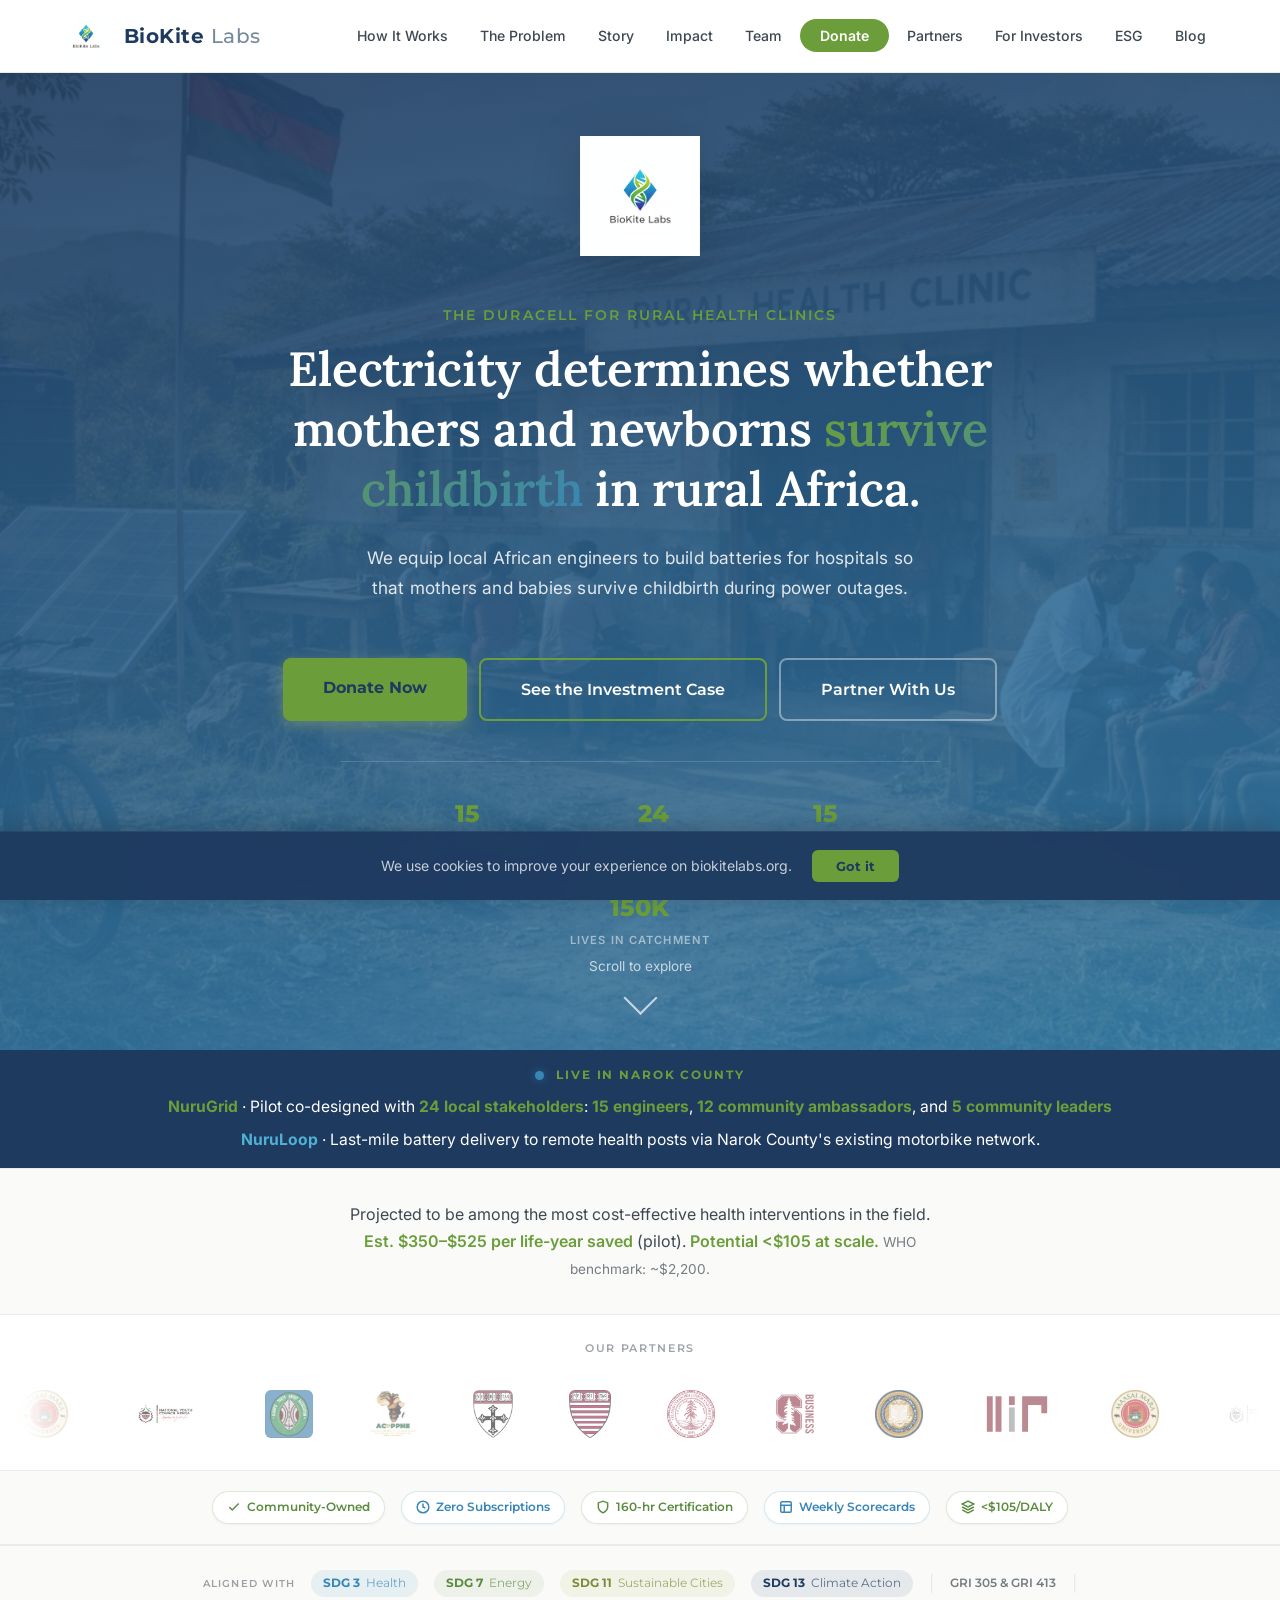
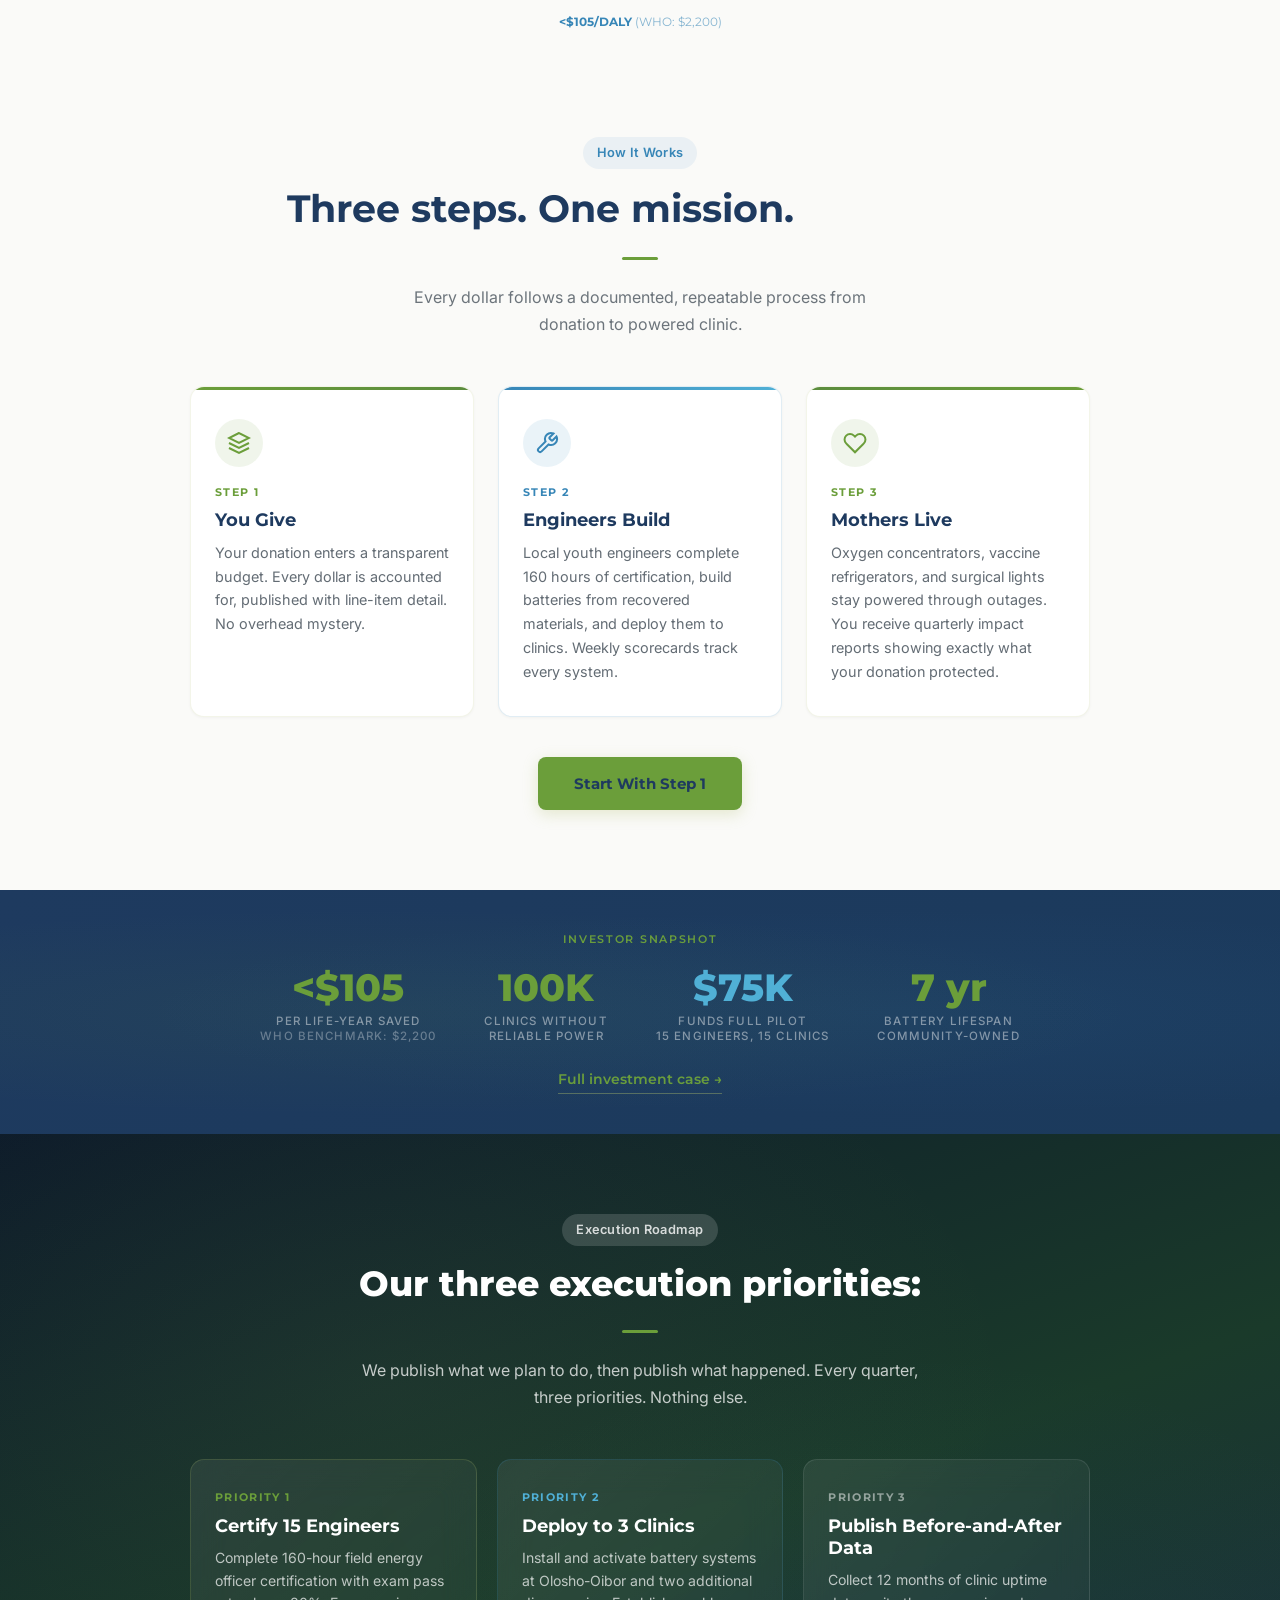
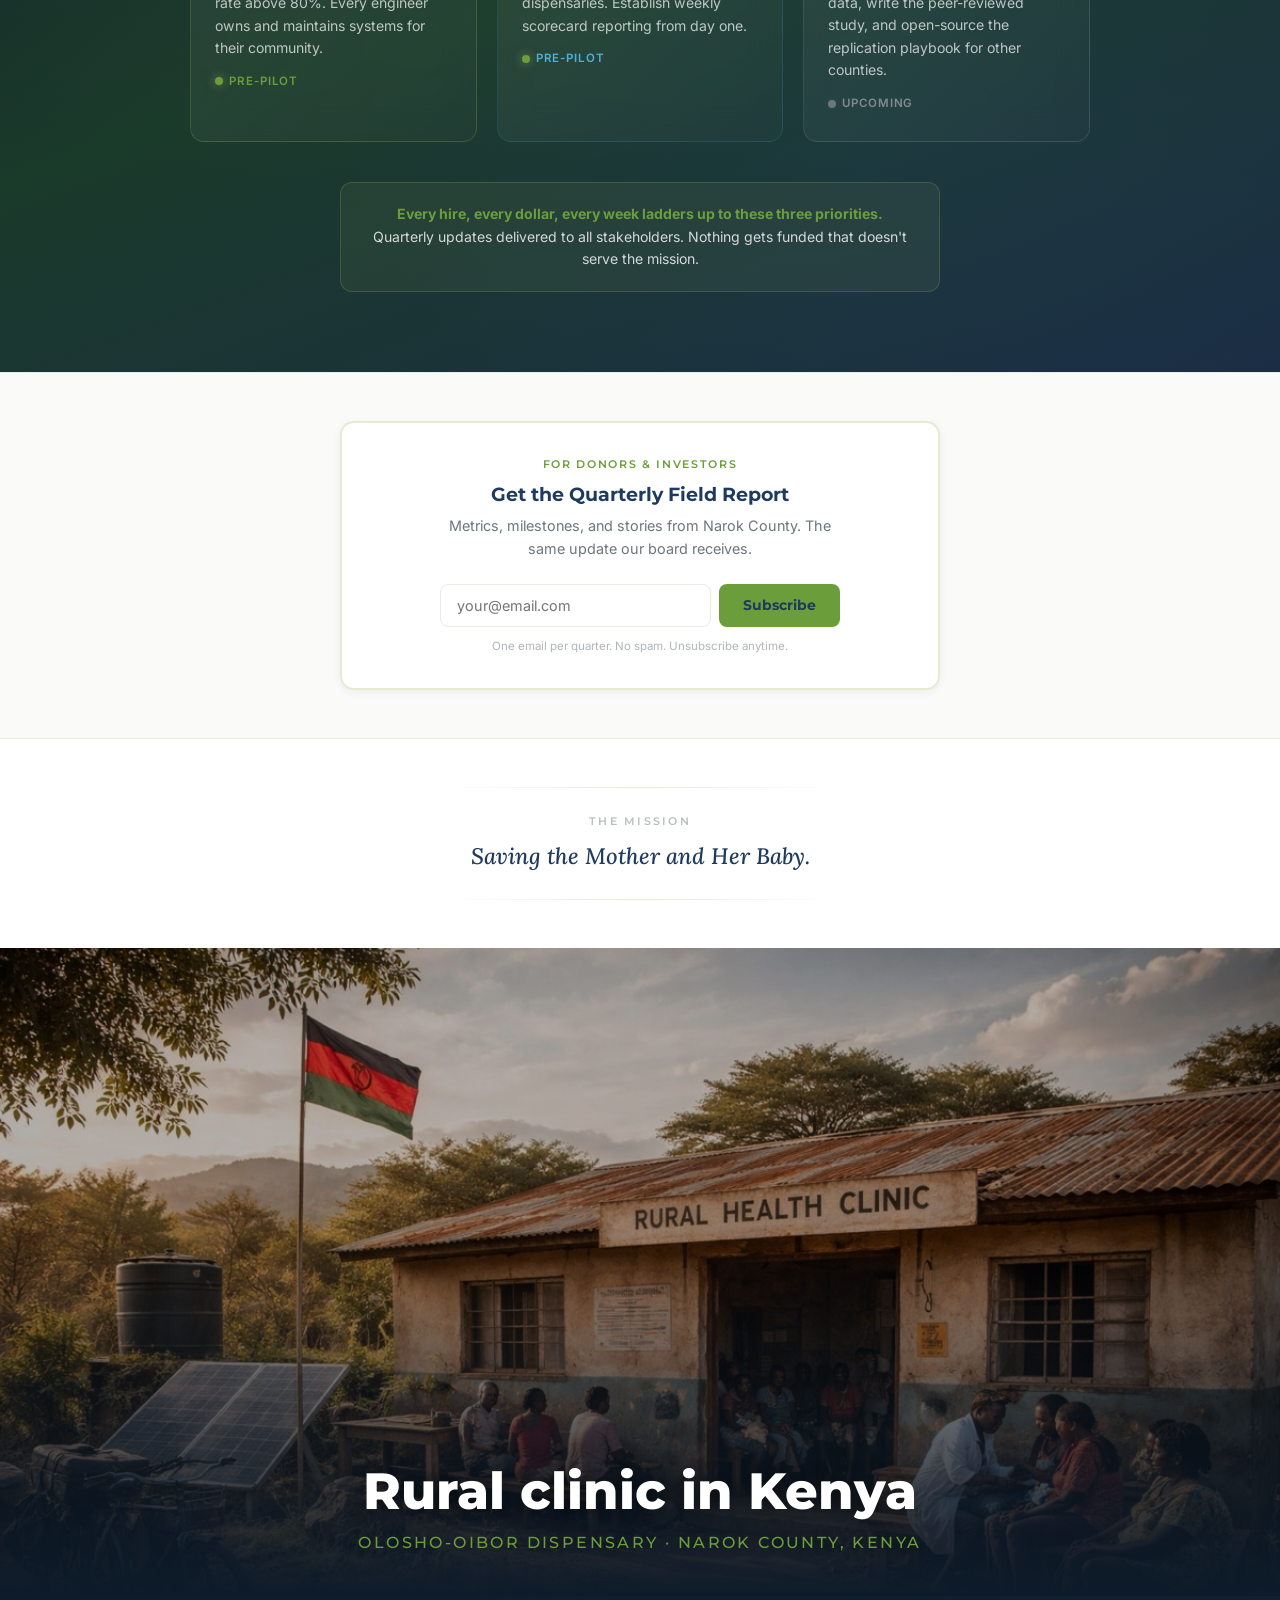
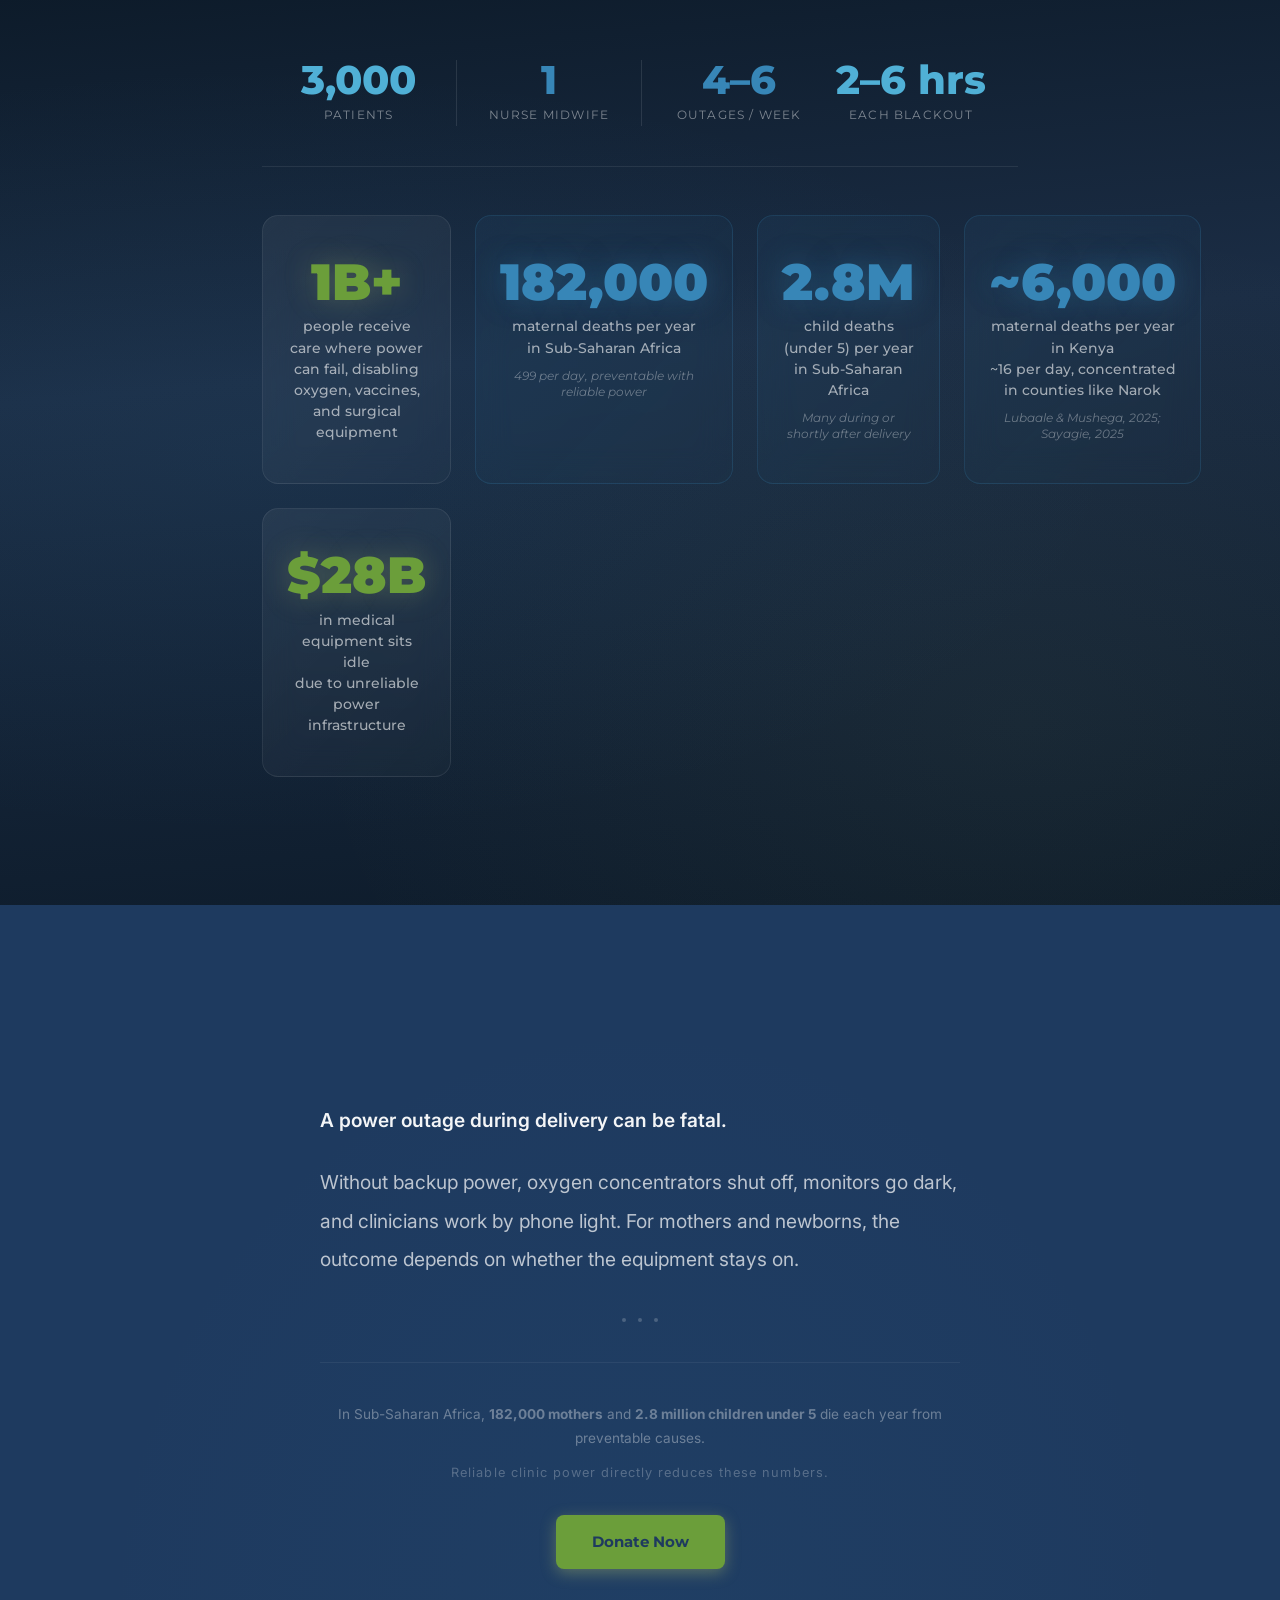
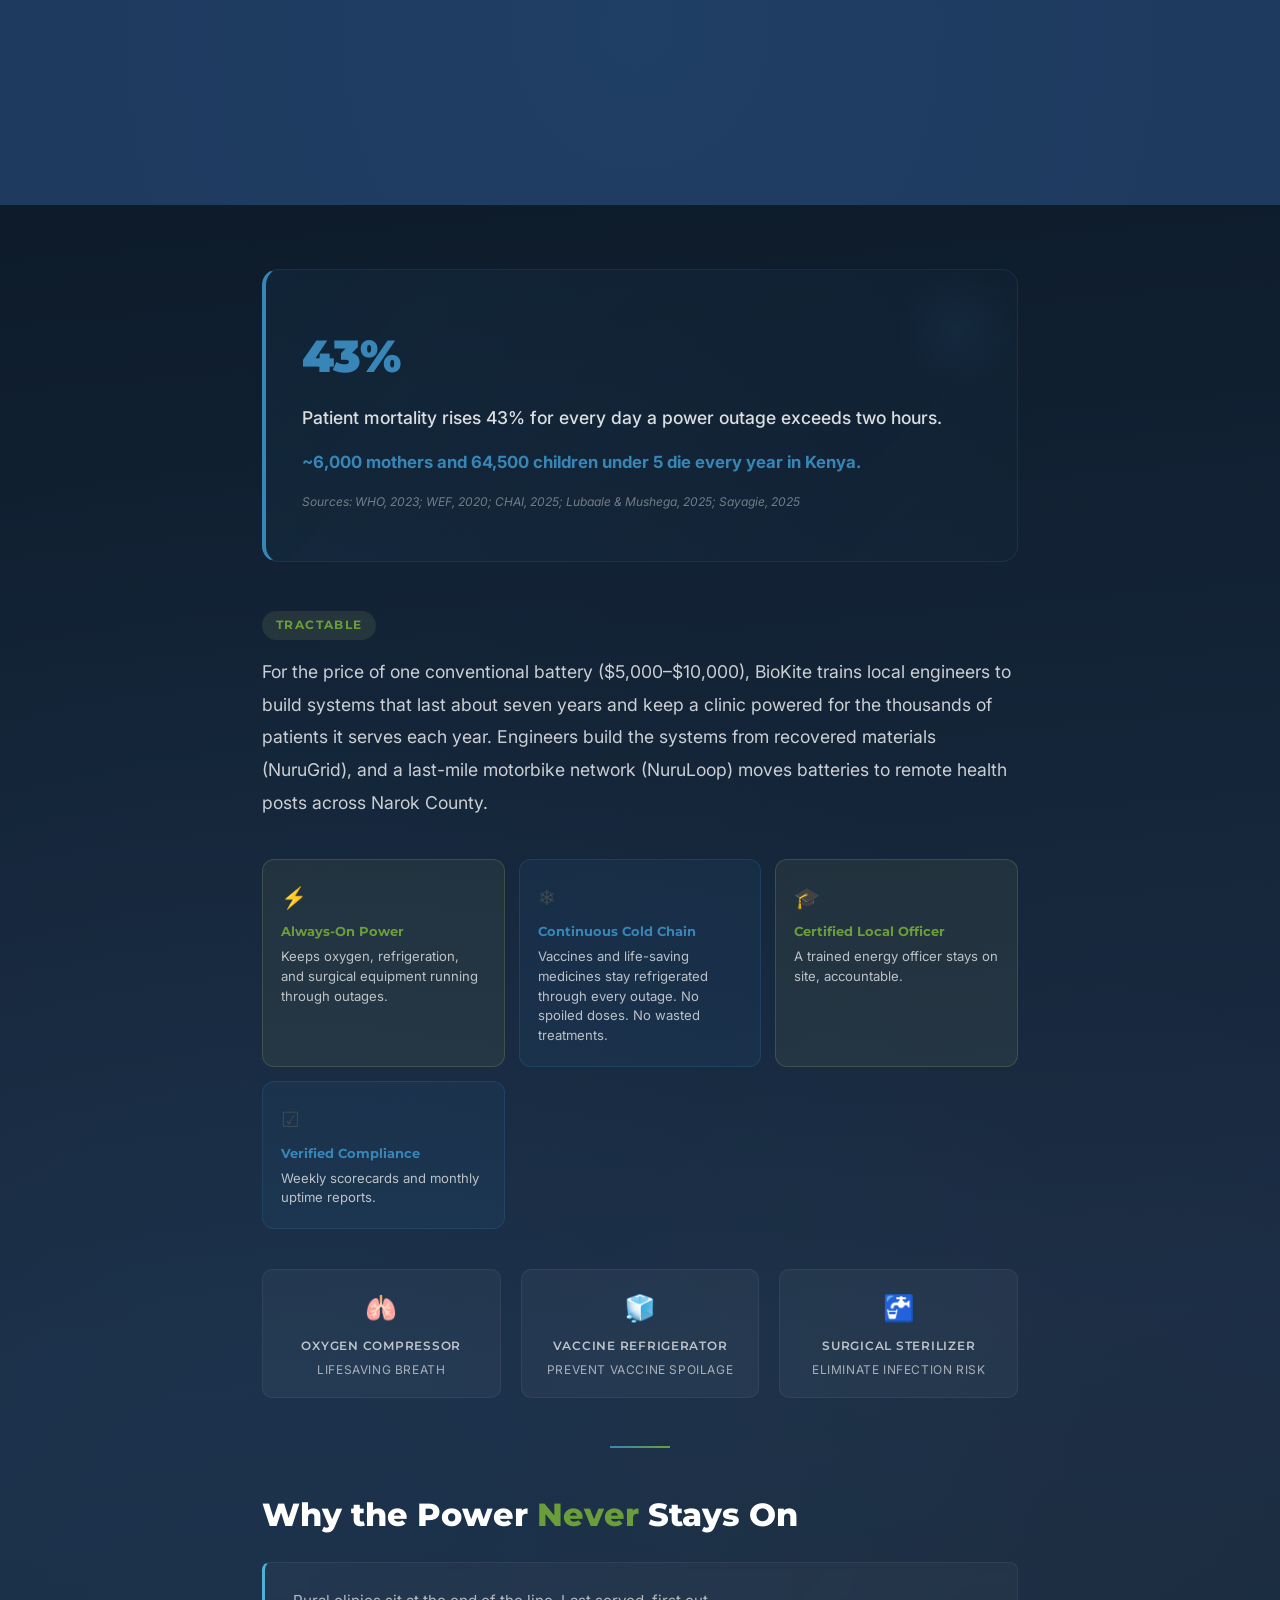
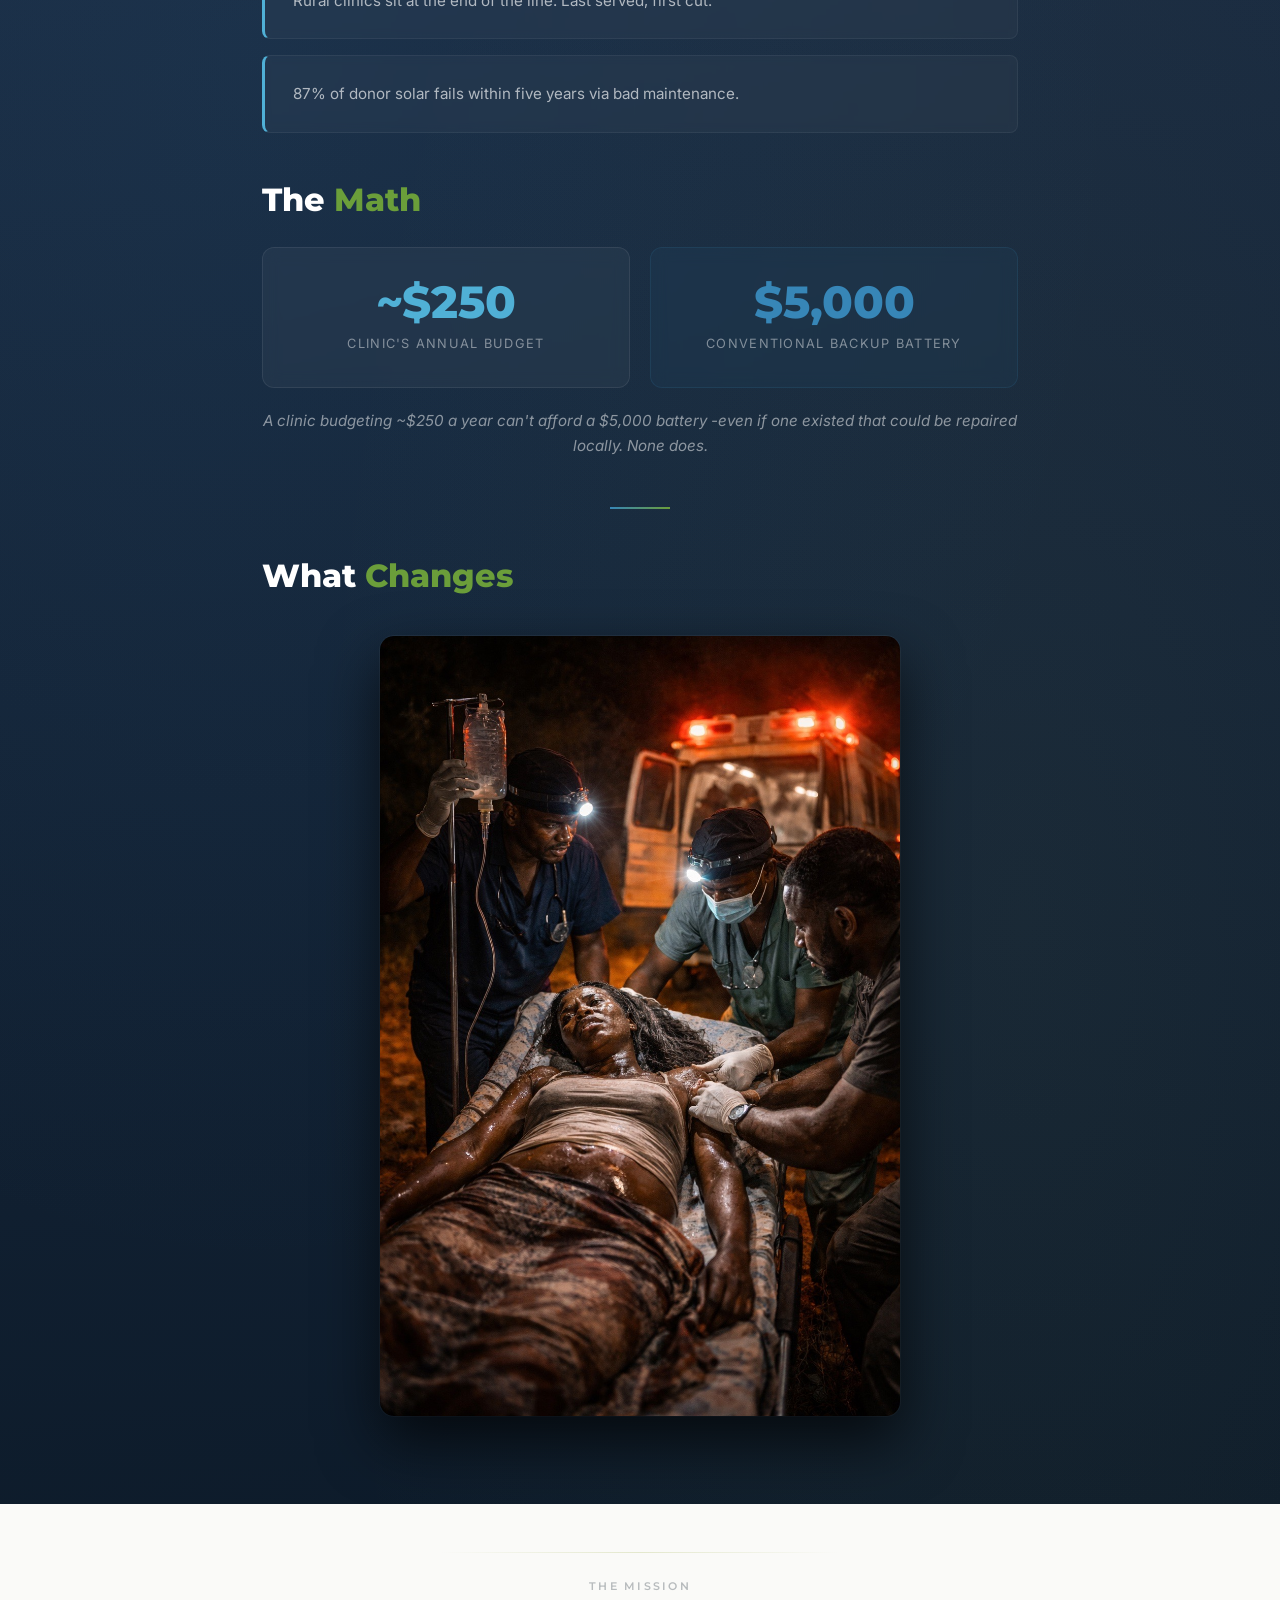
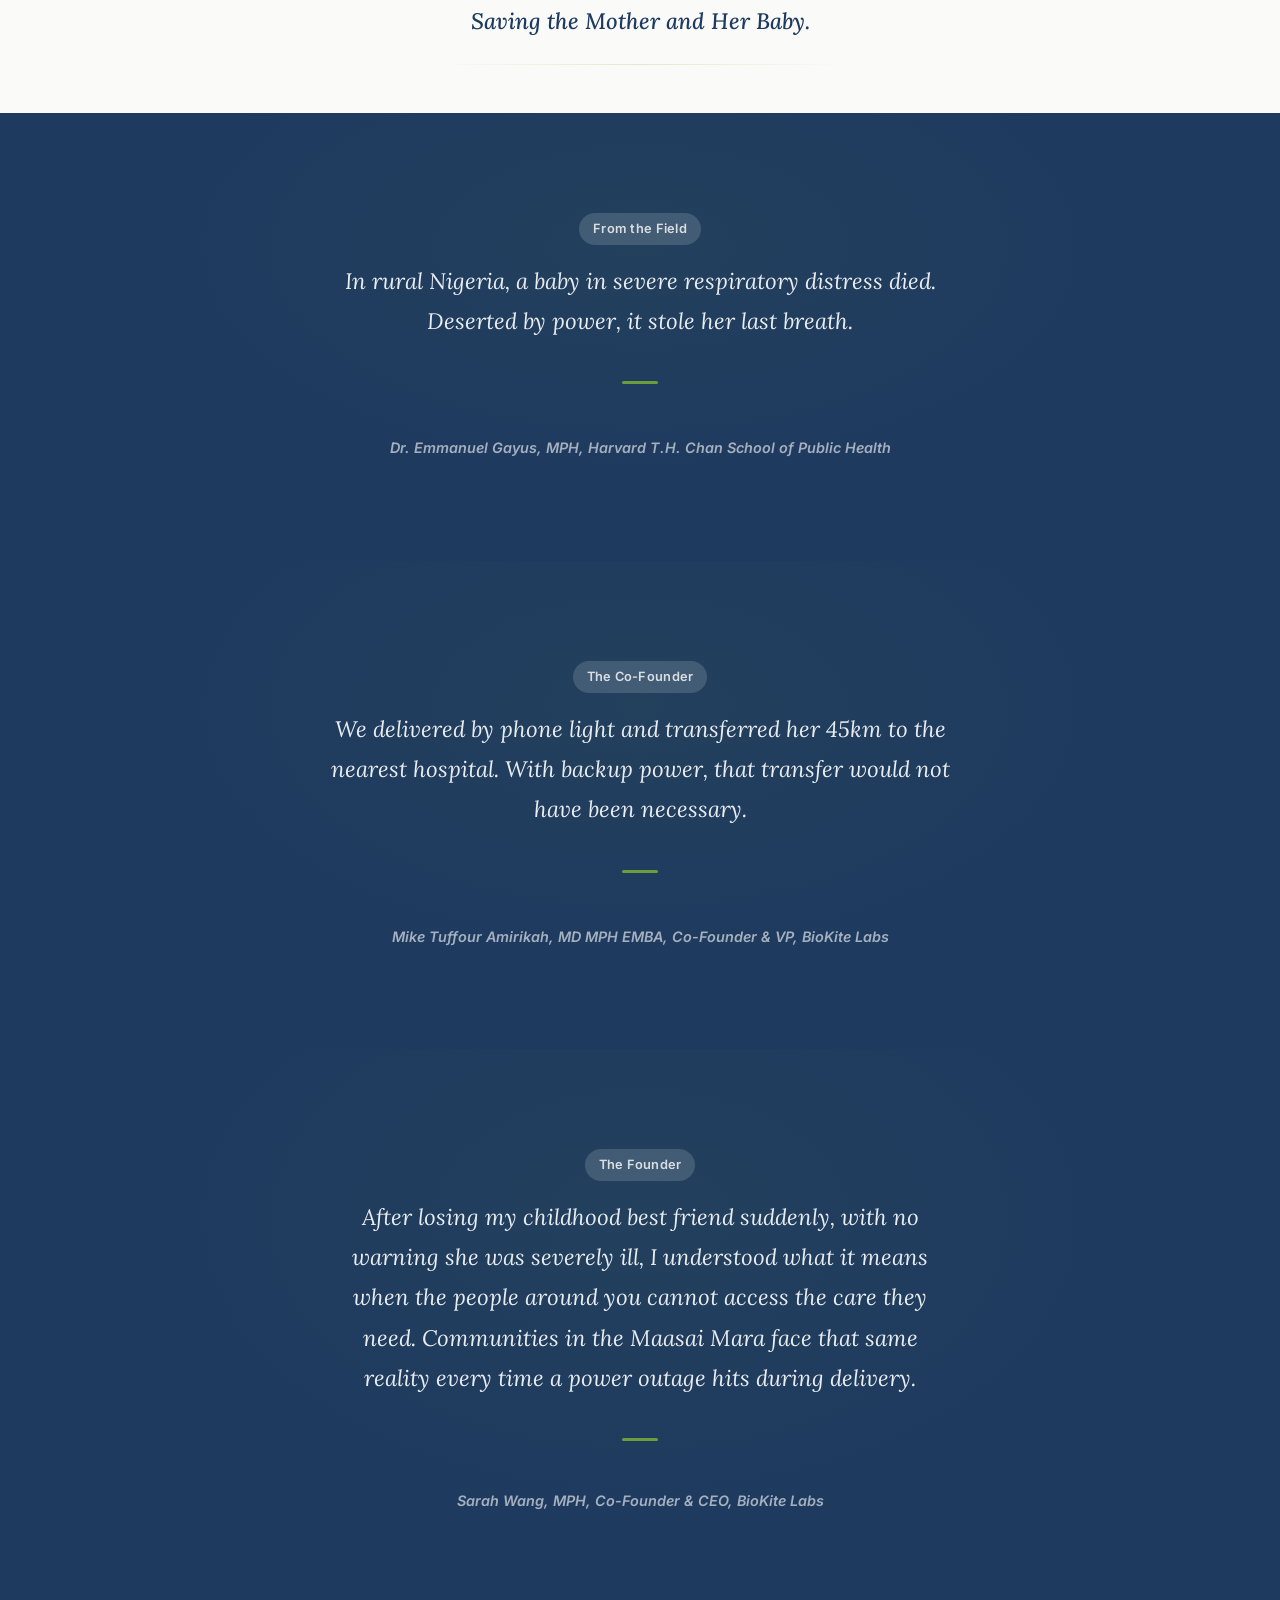
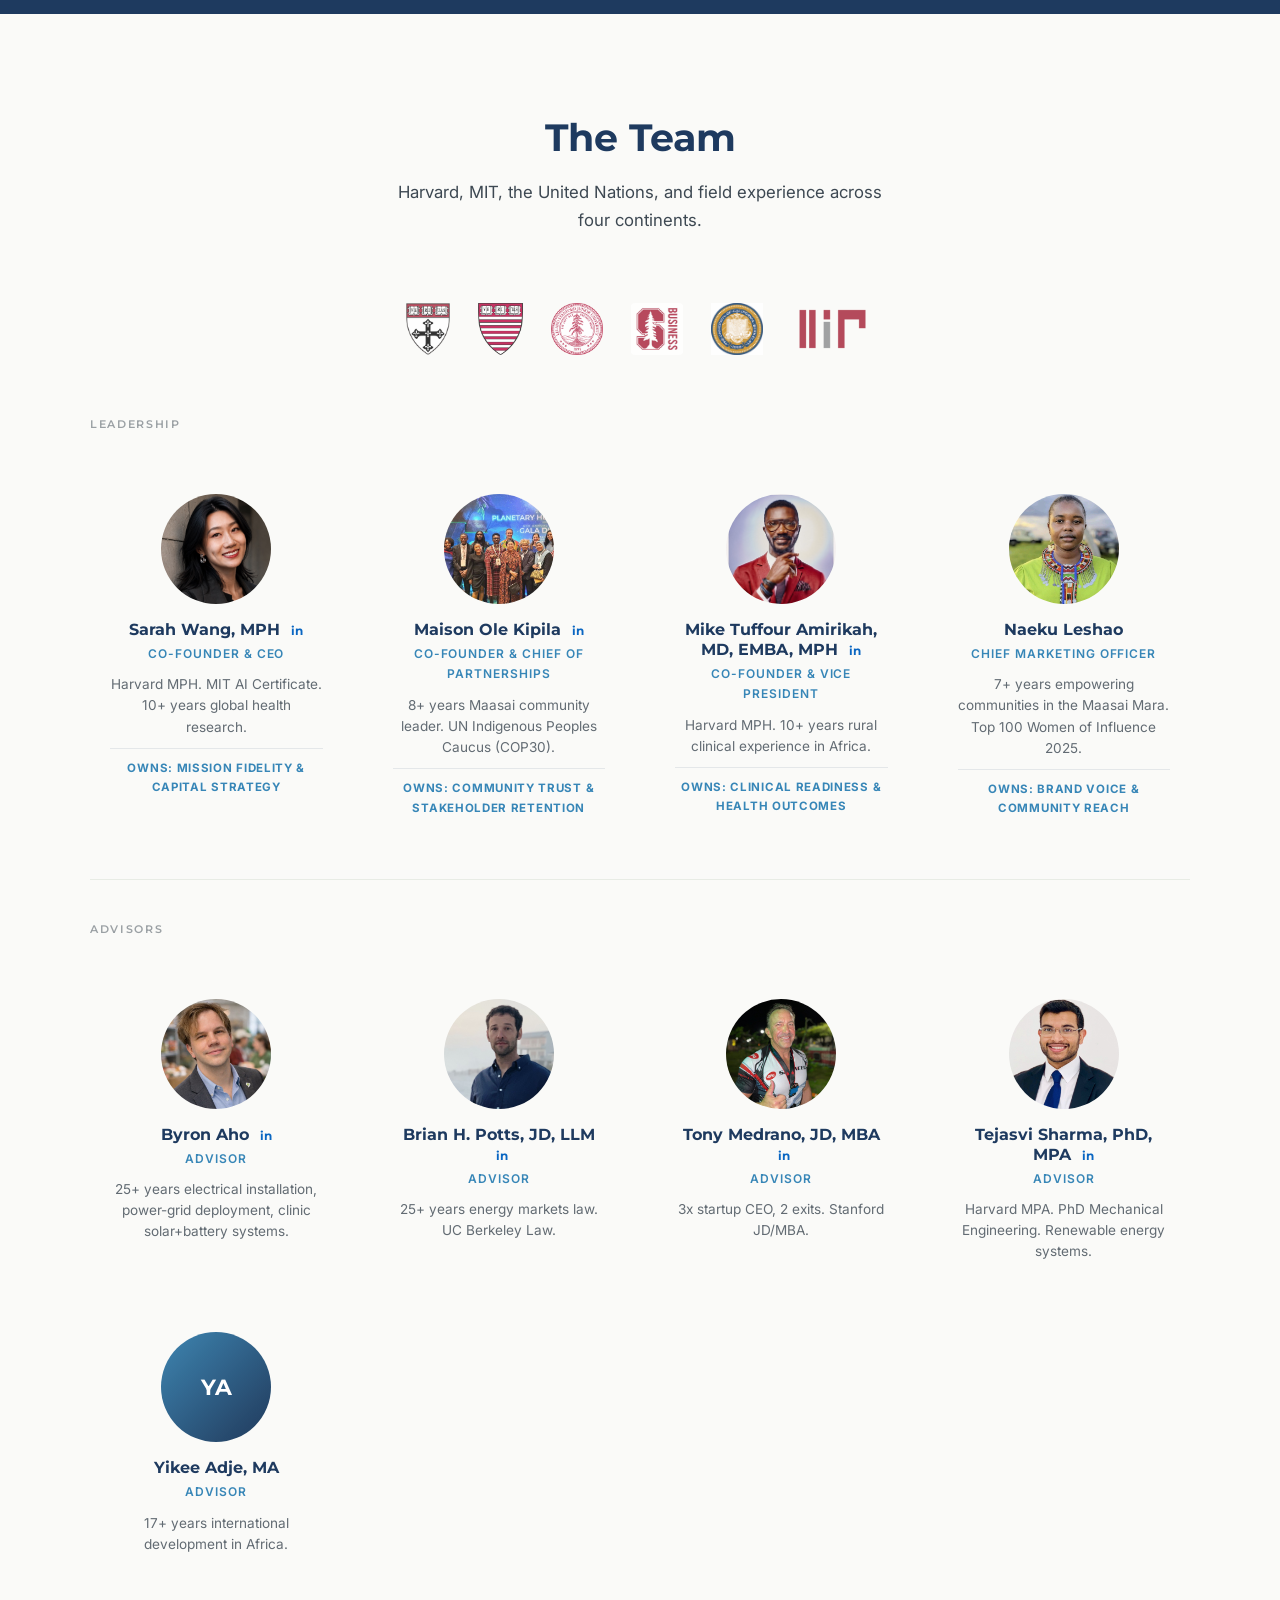
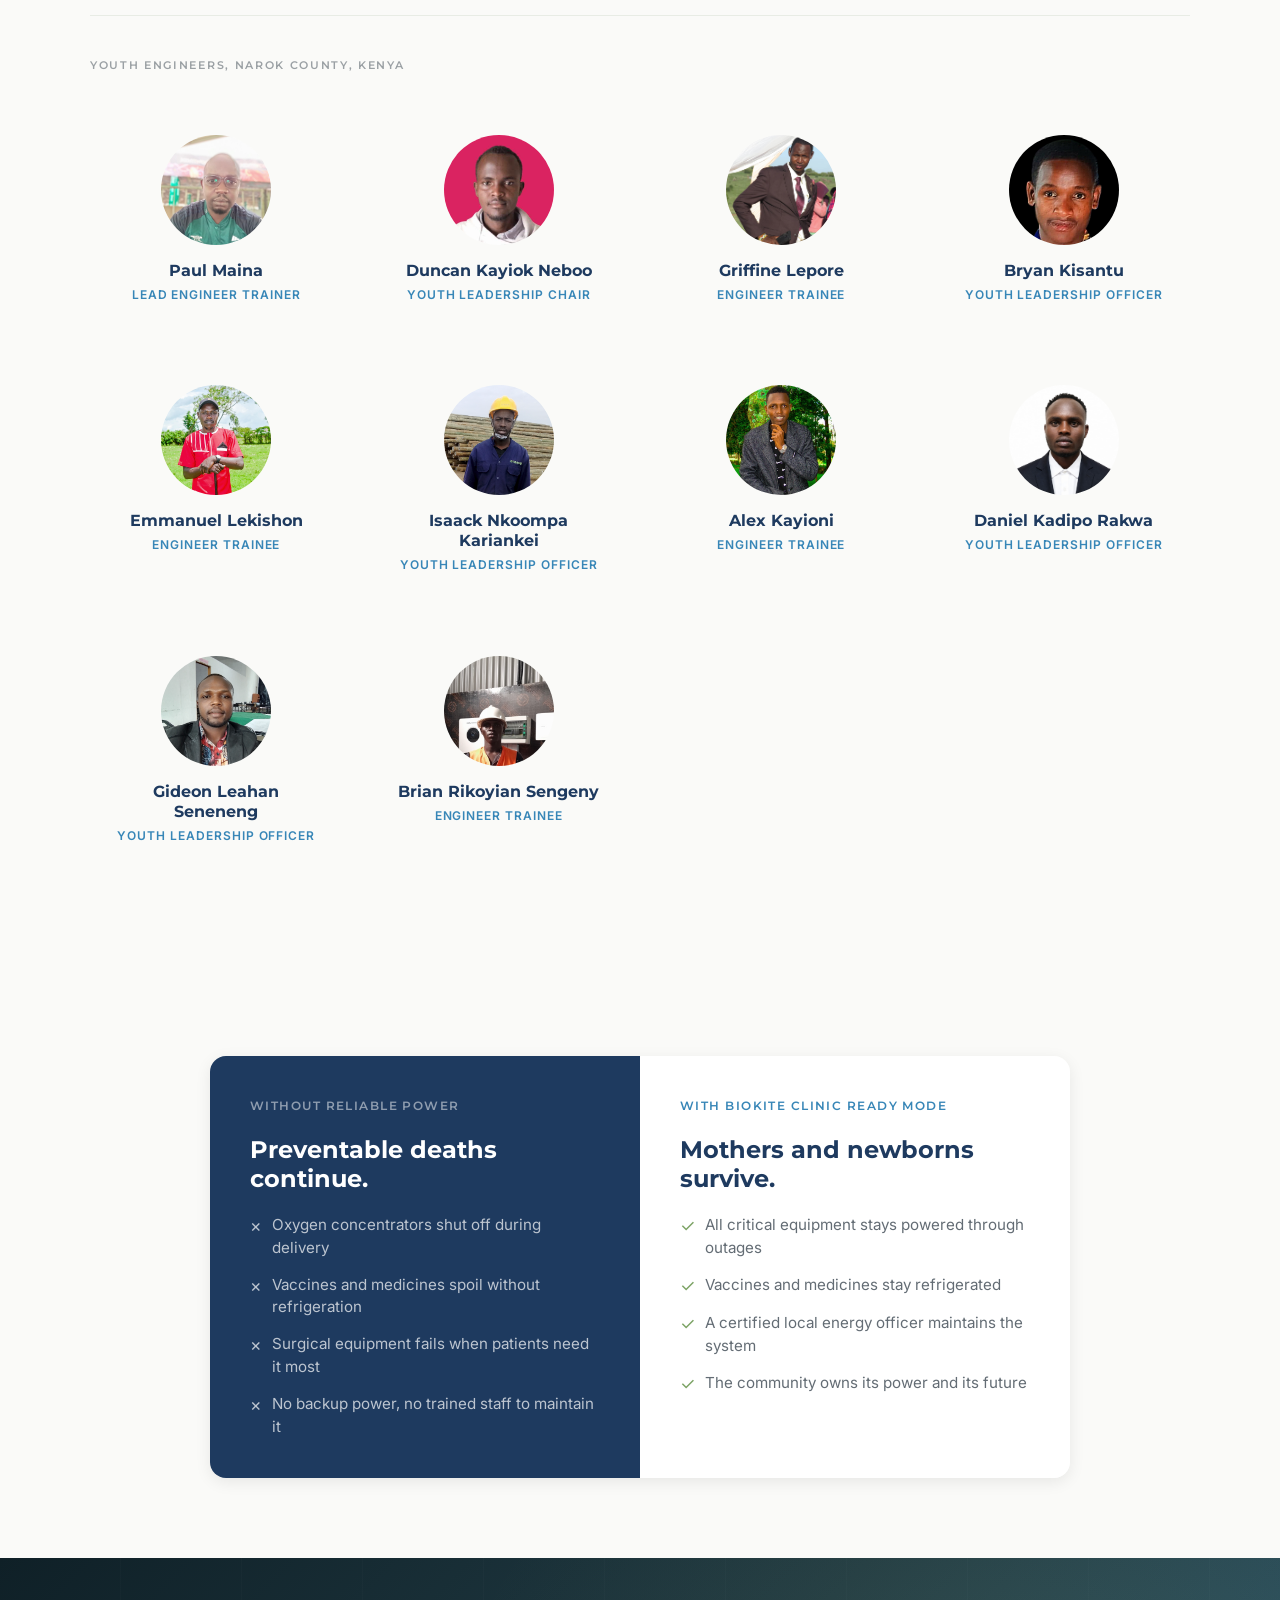
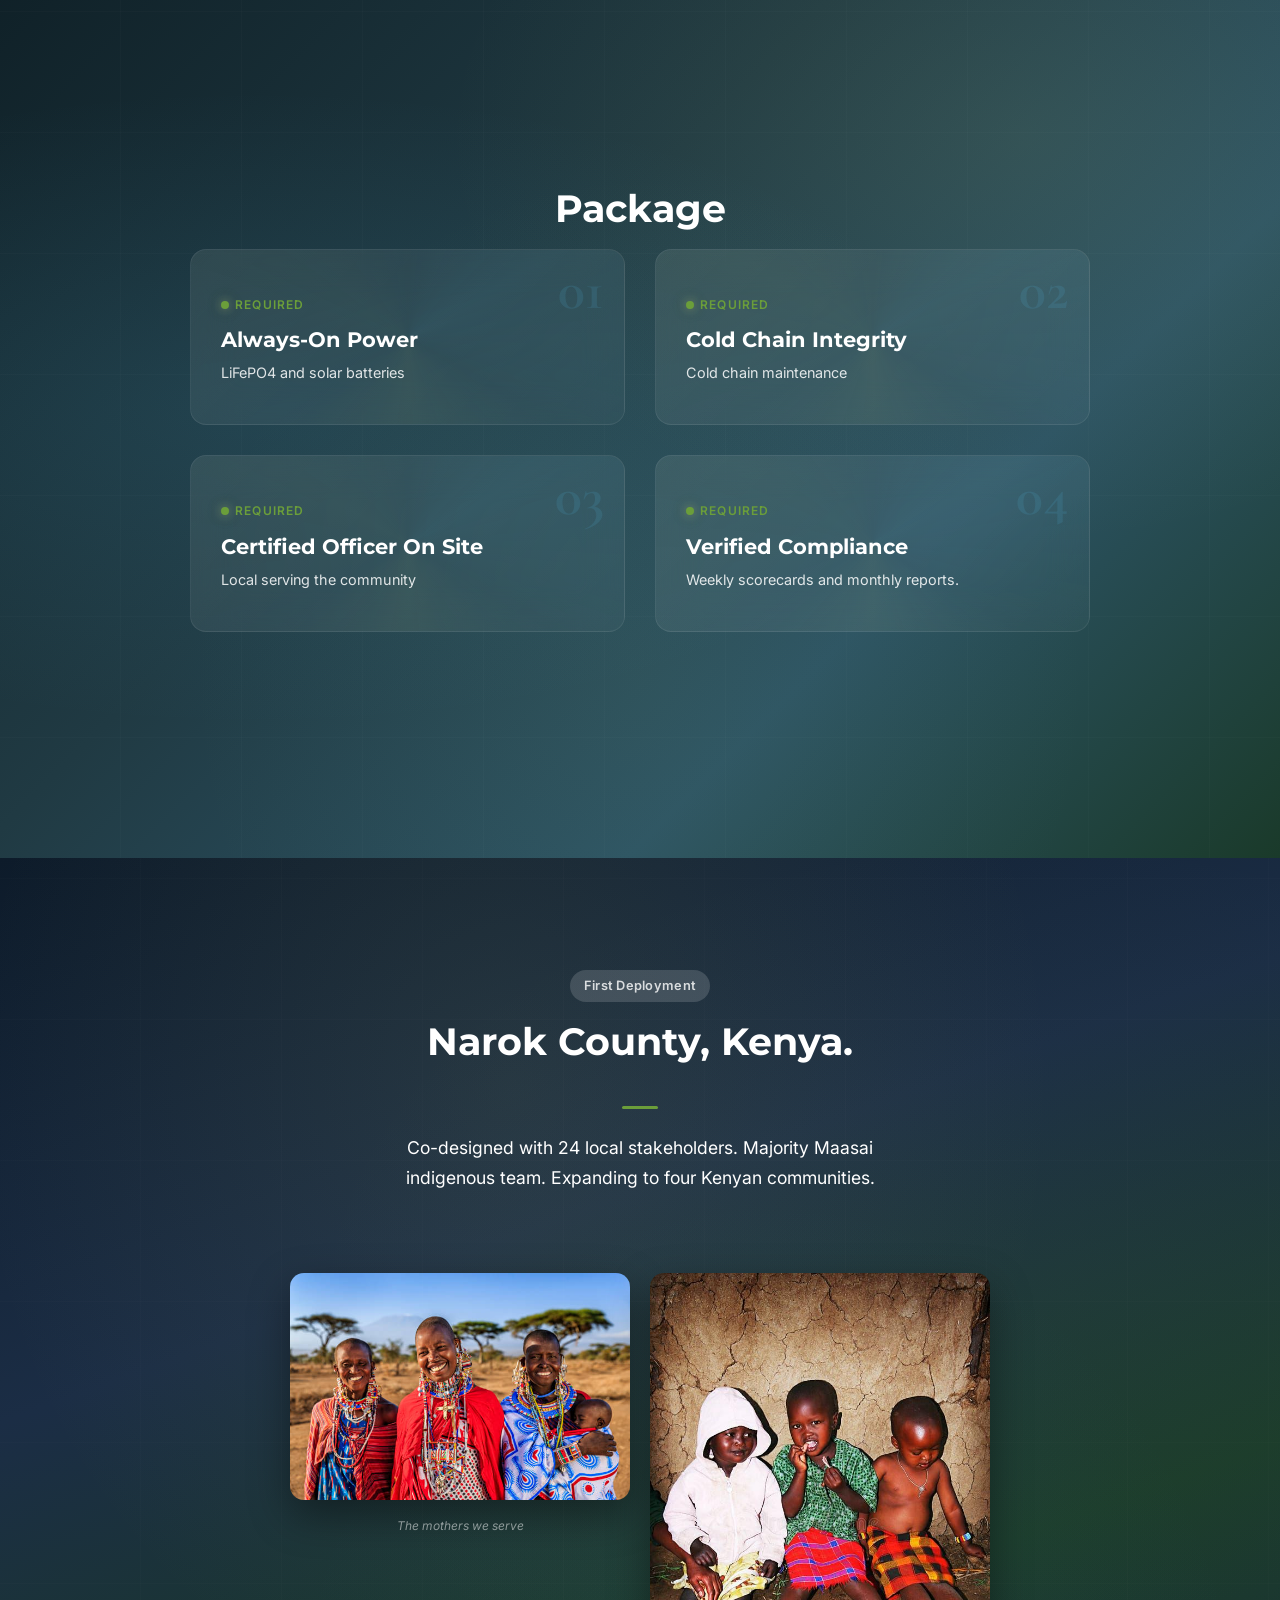
==== commit 7901799e: "Edit Sarah's founder story to focus on personal loss and Maasai Mara connection Co-Authored-By: Clau" ====
--- a/index.html
+++ b/index.html
@@ -867,7 +867,7 @@
             <div style="font-family: 'Montserrat', sans-serif; font-size: 0.7rem; text-transform: uppercase; letter-spacing: 0.15em; font-weight: 600; color: var(--lime-green); margin-bottom: 8px;">For Donors &amp; Investors</div>
             <h3 style="font-size: 1.2rem; font-weight: 700; color: var(--deep-navy); margin-bottom: 8px;">Get the Quarterly Field Report</h3>
             <p style="font-size: 0.9rem; color: var(--charcoal); opacity: 0.75; max-width: 420px; margin: 0 auto 1.5rem; line-height: 1.6;">Metrics, milestones, and stories from Narok County. The same update our board receives.</p>
-            <form class="newsletter-form" action="https://formspree.io/f/biokitelabs@gmail.com" method="POST" style="display: flex; gap: 8px; justify-content: center; flex-wrap: wrap; max-width: 400px; margin: 0 auto;">
+            <form class="newsletter-form" action="https://formspree.io/biokitelabs@gmail.com" method="POST" style="display: flex; gap: 8px; justify-content: center; flex-wrap: wrap; max-width: 400px; margin: 0 auto;">
                 <input type="hidden" name="_subject" value="Investor Update Signup">
                 <label for="investor-email" class="sr-only">Email</label>
                 <input id="investor-email" type="email" name="email" placeholder="your@email.com" required style="flex: 1; min-width: 200px; padding: 12px 16px; border-radius: 8px; border: 1px solid var(--light-gray); font-family: 'Inter', sans-serif; font-size: 0.9rem; outline: none; transition: border-color 0.2s;">
@@ -1096,7 +1096,7 @@
     <section class="panel-mid story" id="story">
         <div class="section-tag light reveal">The Founder</div>
         <p class="story-text reveal">
-            After losing my childhood best friend suddenly, with no warning she was severely ill, I understood what it means when the people around you cannot access the care they need. Communities in the Maasai Mara face that same reality every time a power outage hits during delivery. BioKite exists to keep critical equipment running when mothers and newborns depend on it.
+            After losing my childhood best friend suddenly, with no warning she was severely ill, I understood what it means when the people around you cannot access the care they need. Communities in the Maasai Mara face that same reality every time a power outage hits during delivery.
         </p>
         <div class="brand-bar" style="margin-top: 2.5rem; position: relative; z-index: 1;"></div>
         <p class="reveal reveal-delay-2" style="font-size: 0.9rem; font-weight: 600; color: rgba(255,255,255,0.6); margin-top: 1.5rem; font-style: italic; position: relative; z-index: 1;">Sarah Wang, MPH, Co-Founder &amp; CEO, BioKite Labs</p>
@@ -1951,7 +1951,7 @@
             <div class="footer-col">
                 <h4 class="footer-heading">Stay Updated</h4>
                 <p class="footer-newsletter-text">Get quarterly impact updates from Narok County.</p>
-                <form class="newsletter-form" action="https://formspree.io/f/biokitelabs@gmail.com" method="POST">
+                <form class="newsletter-form" action="https://formspree.io/biokitelabs@gmail.com" method="POST">
                     <input type="hidden" name="_subject" value="Newsletter Signup - Homepage">
                     <div class="newsletter-input-group">
                         <label for="nl-email-home" class="sr-only">Email</label>
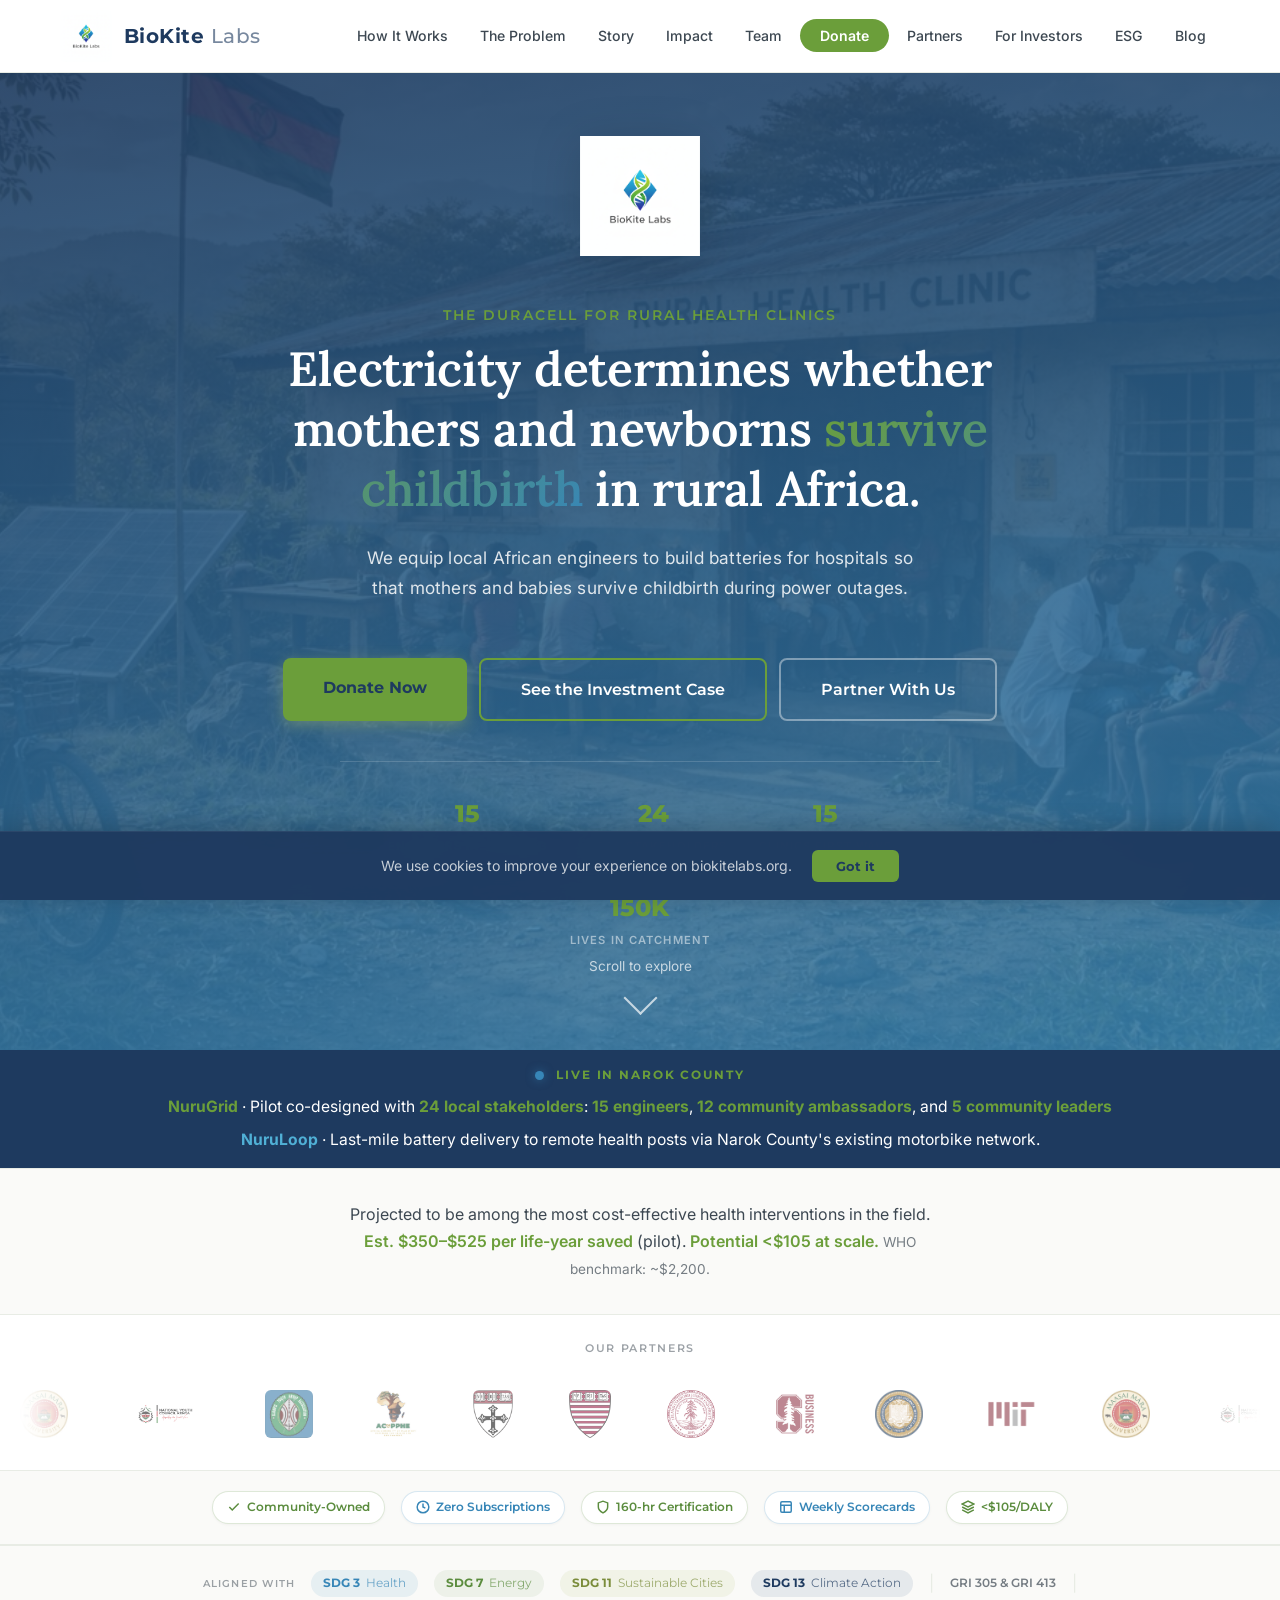
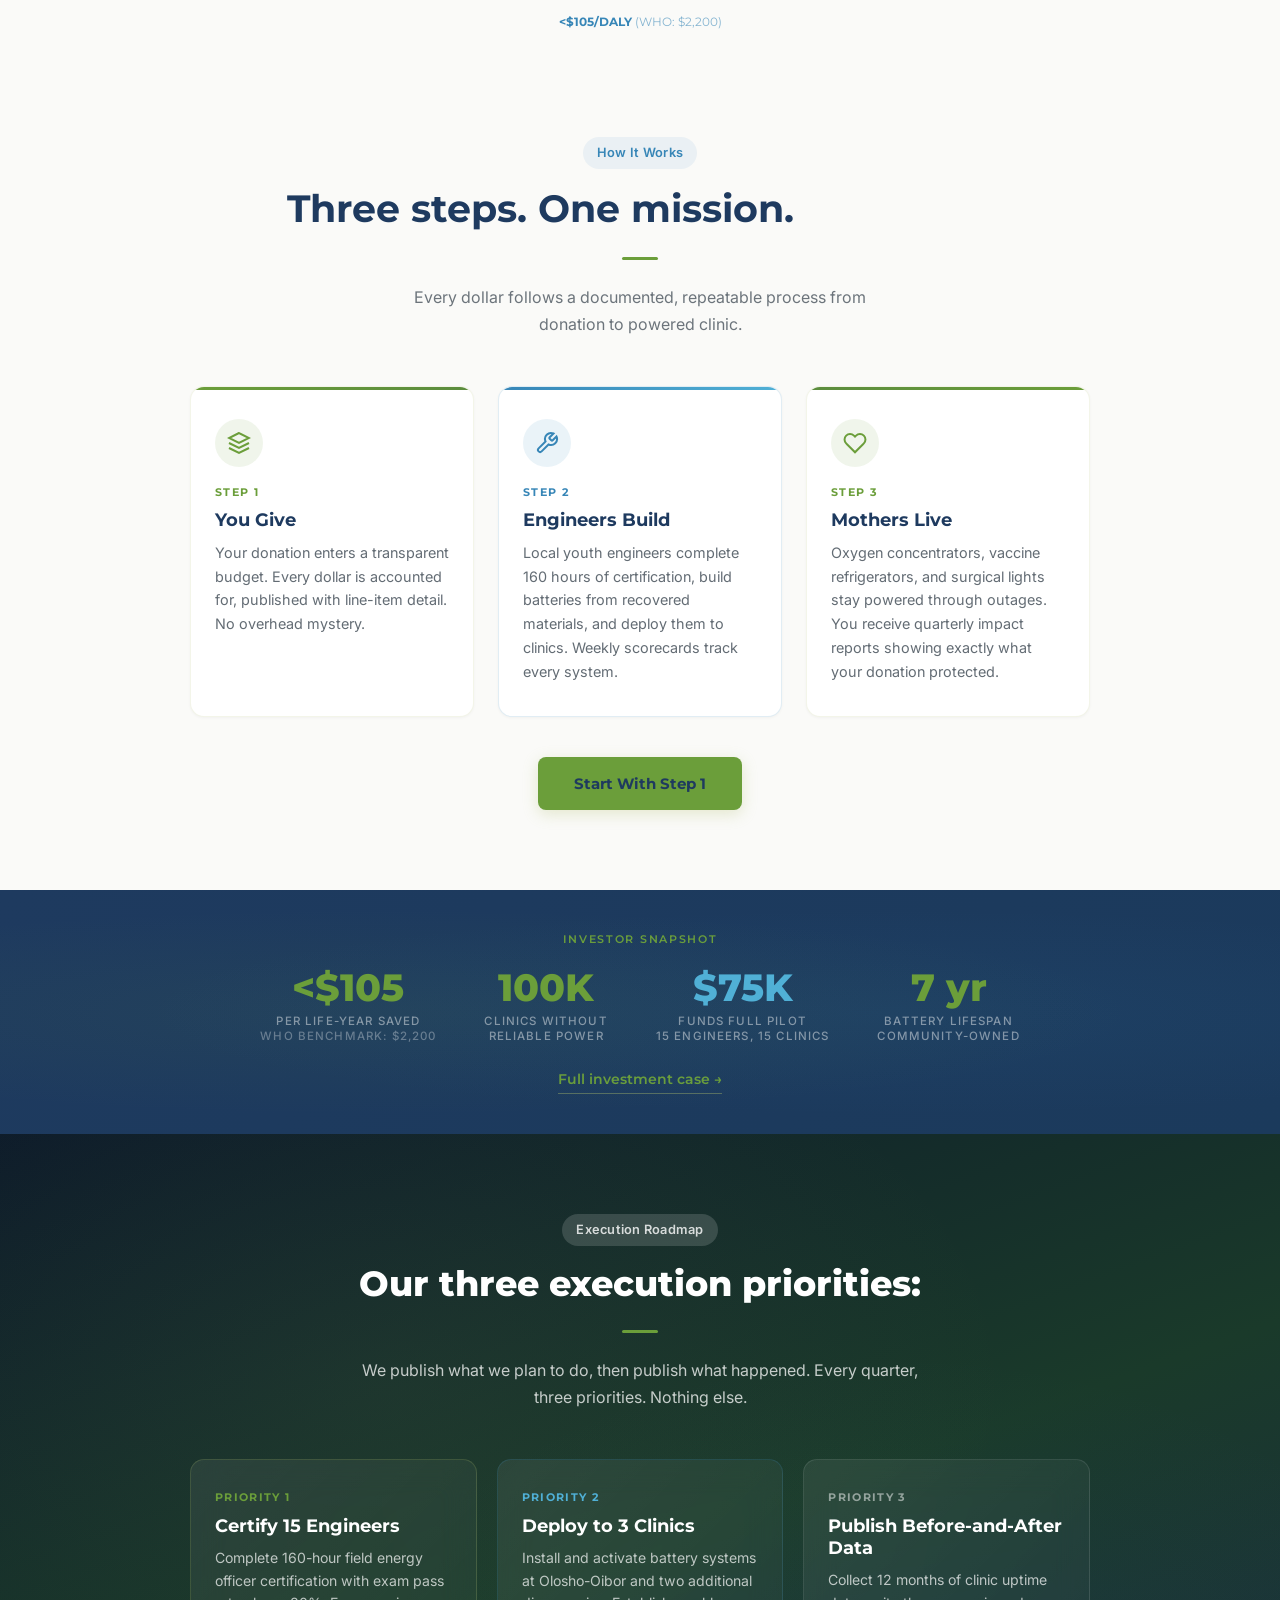
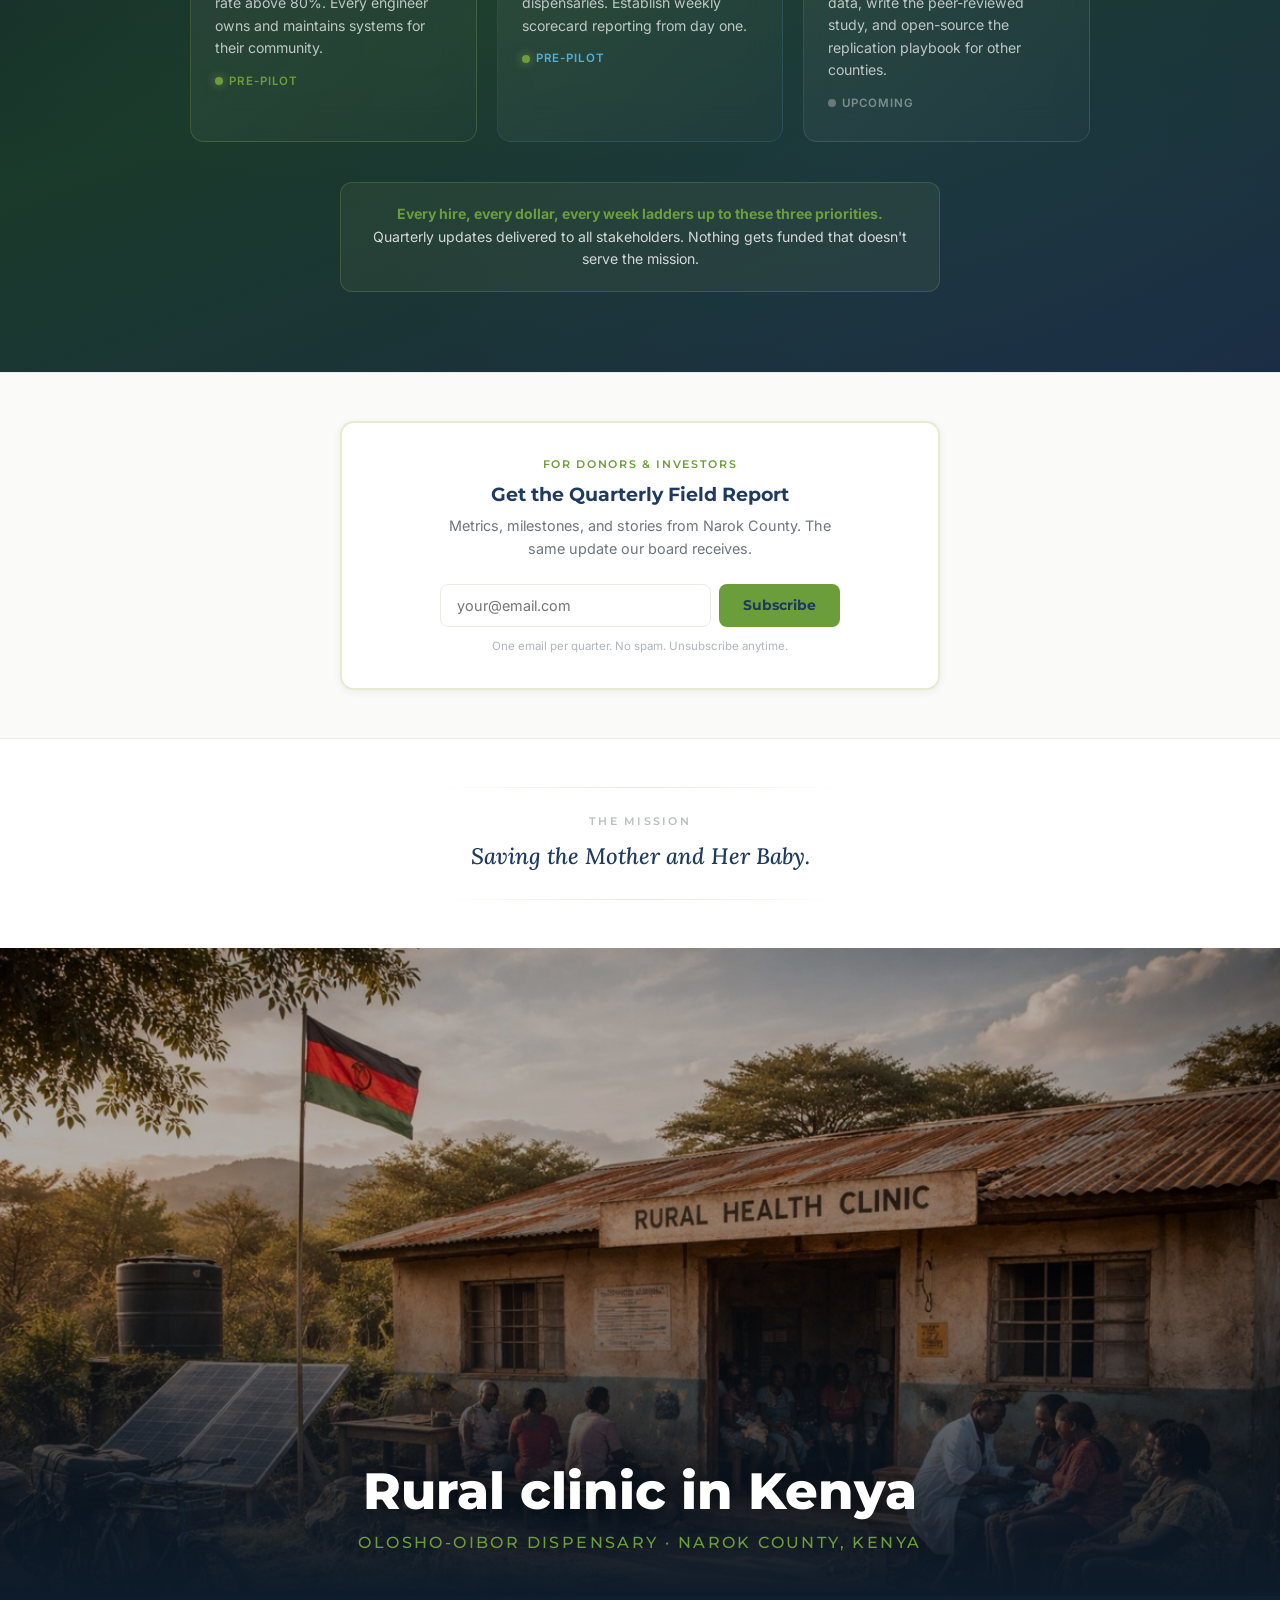
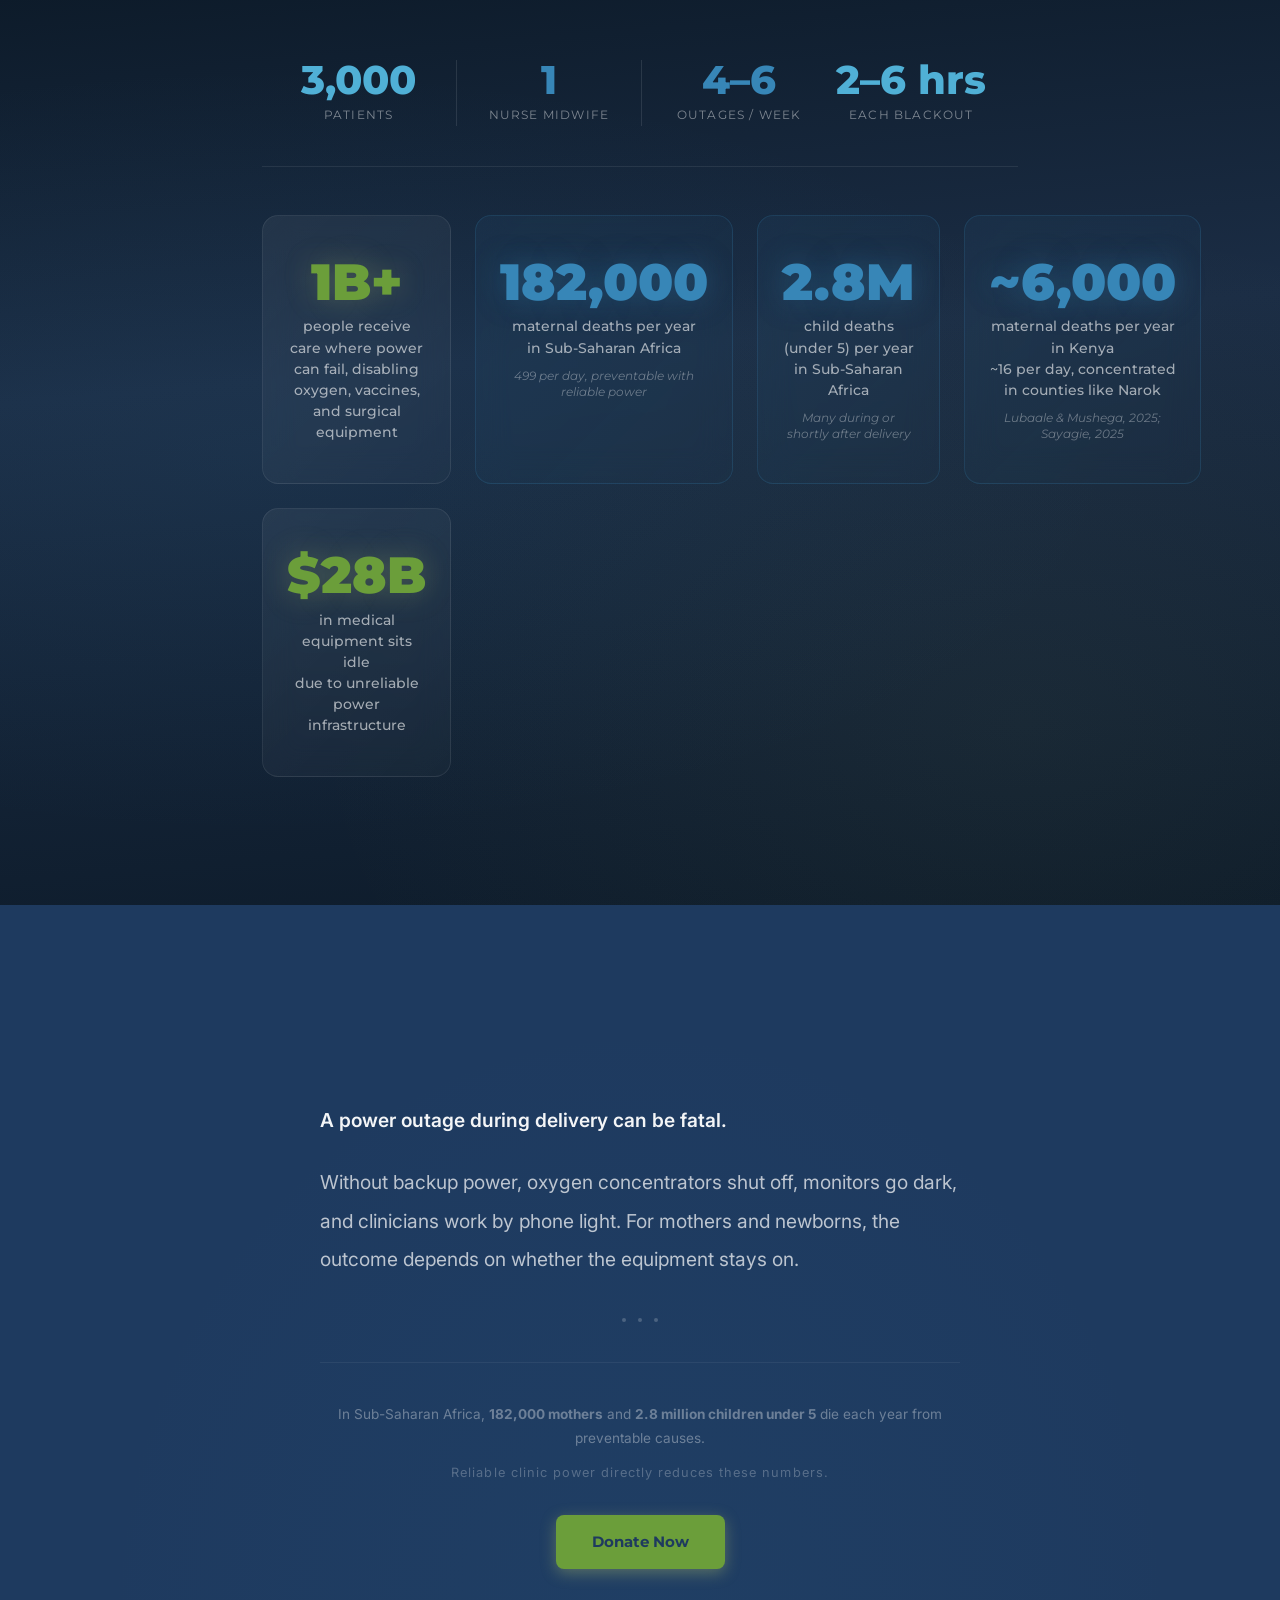
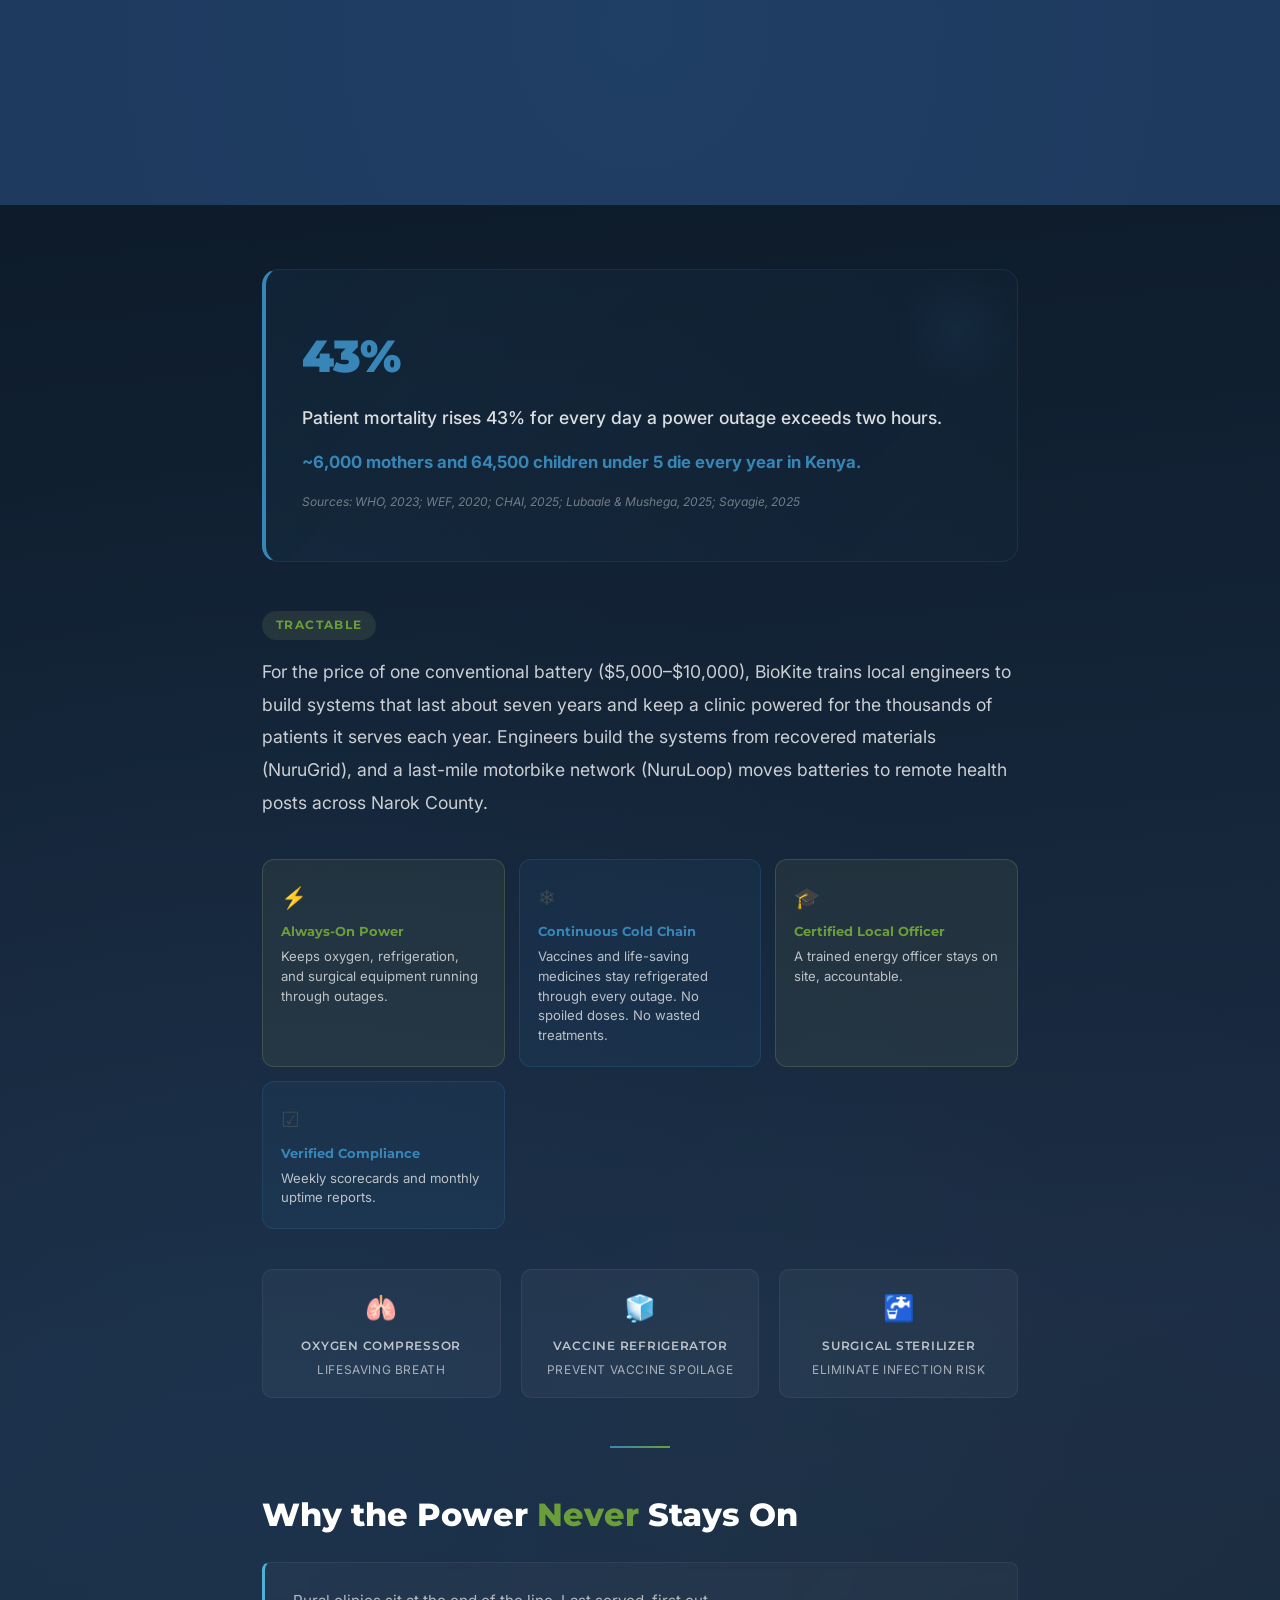
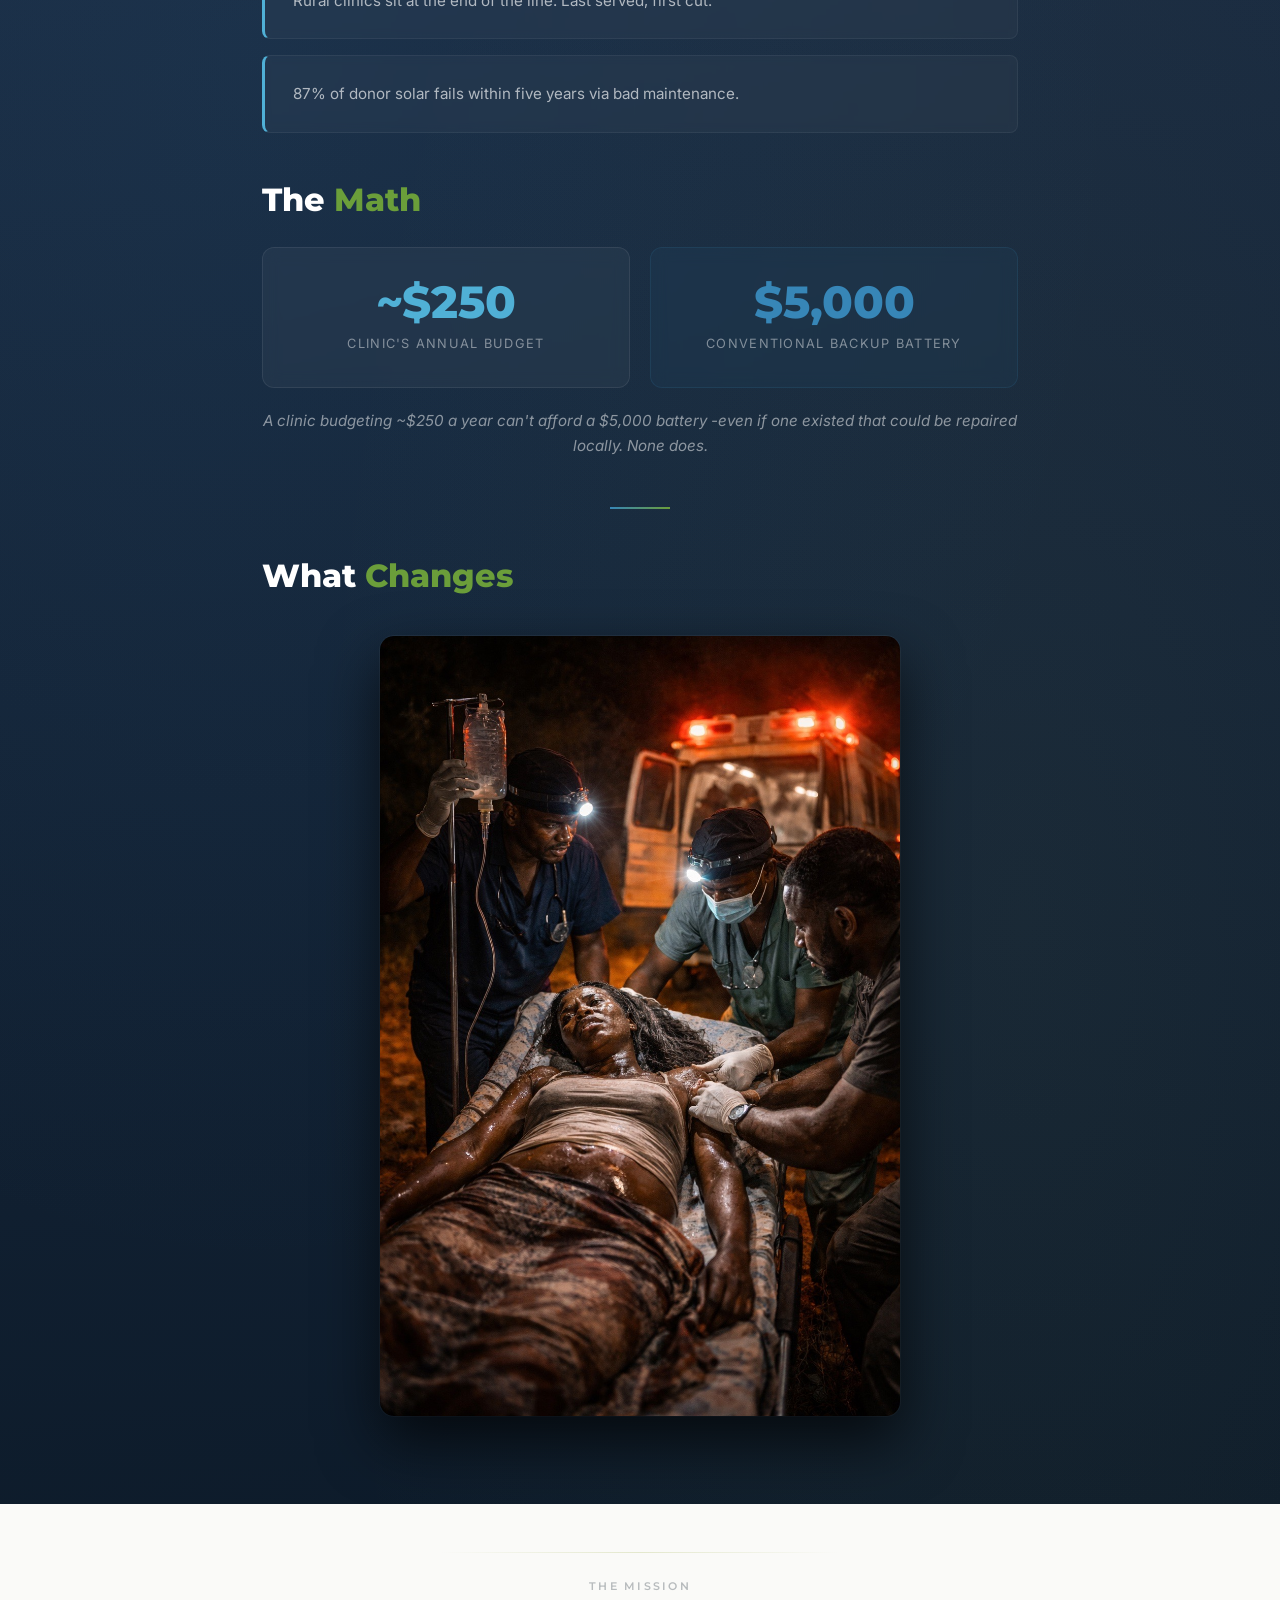
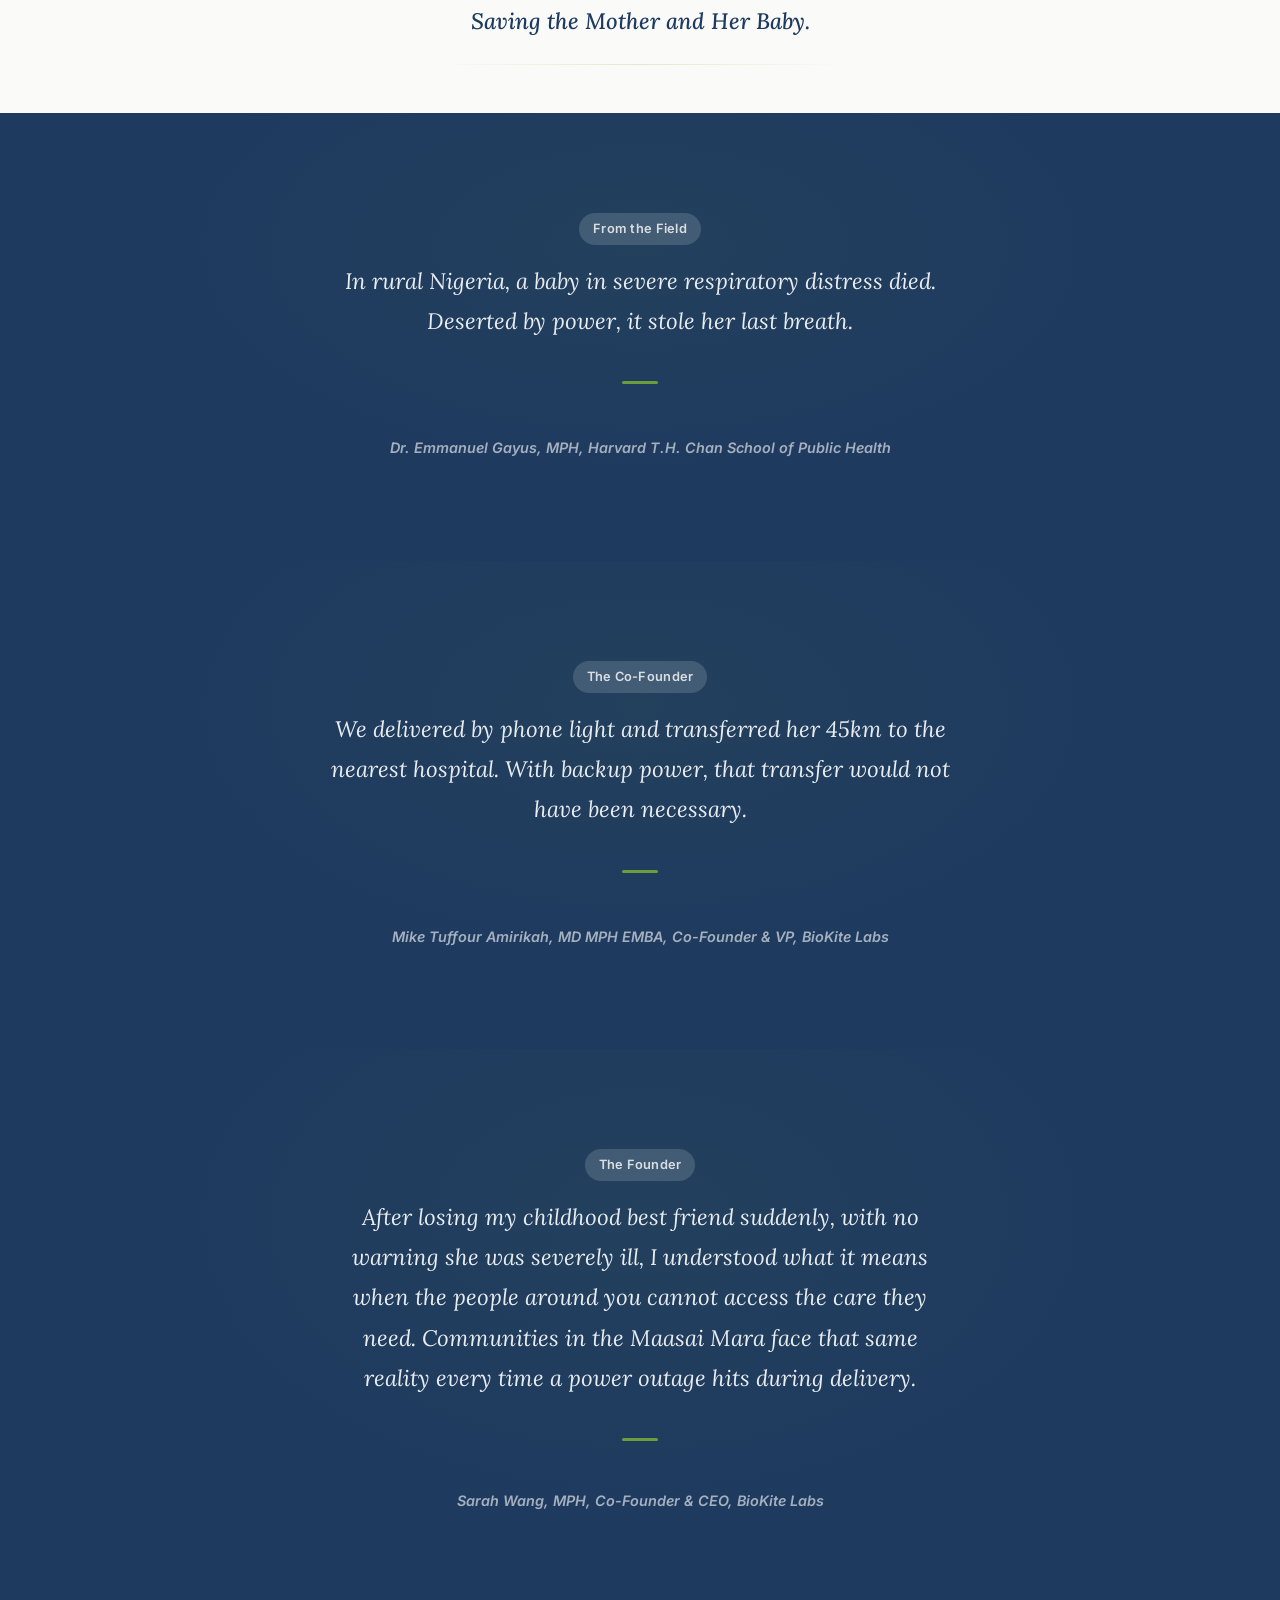
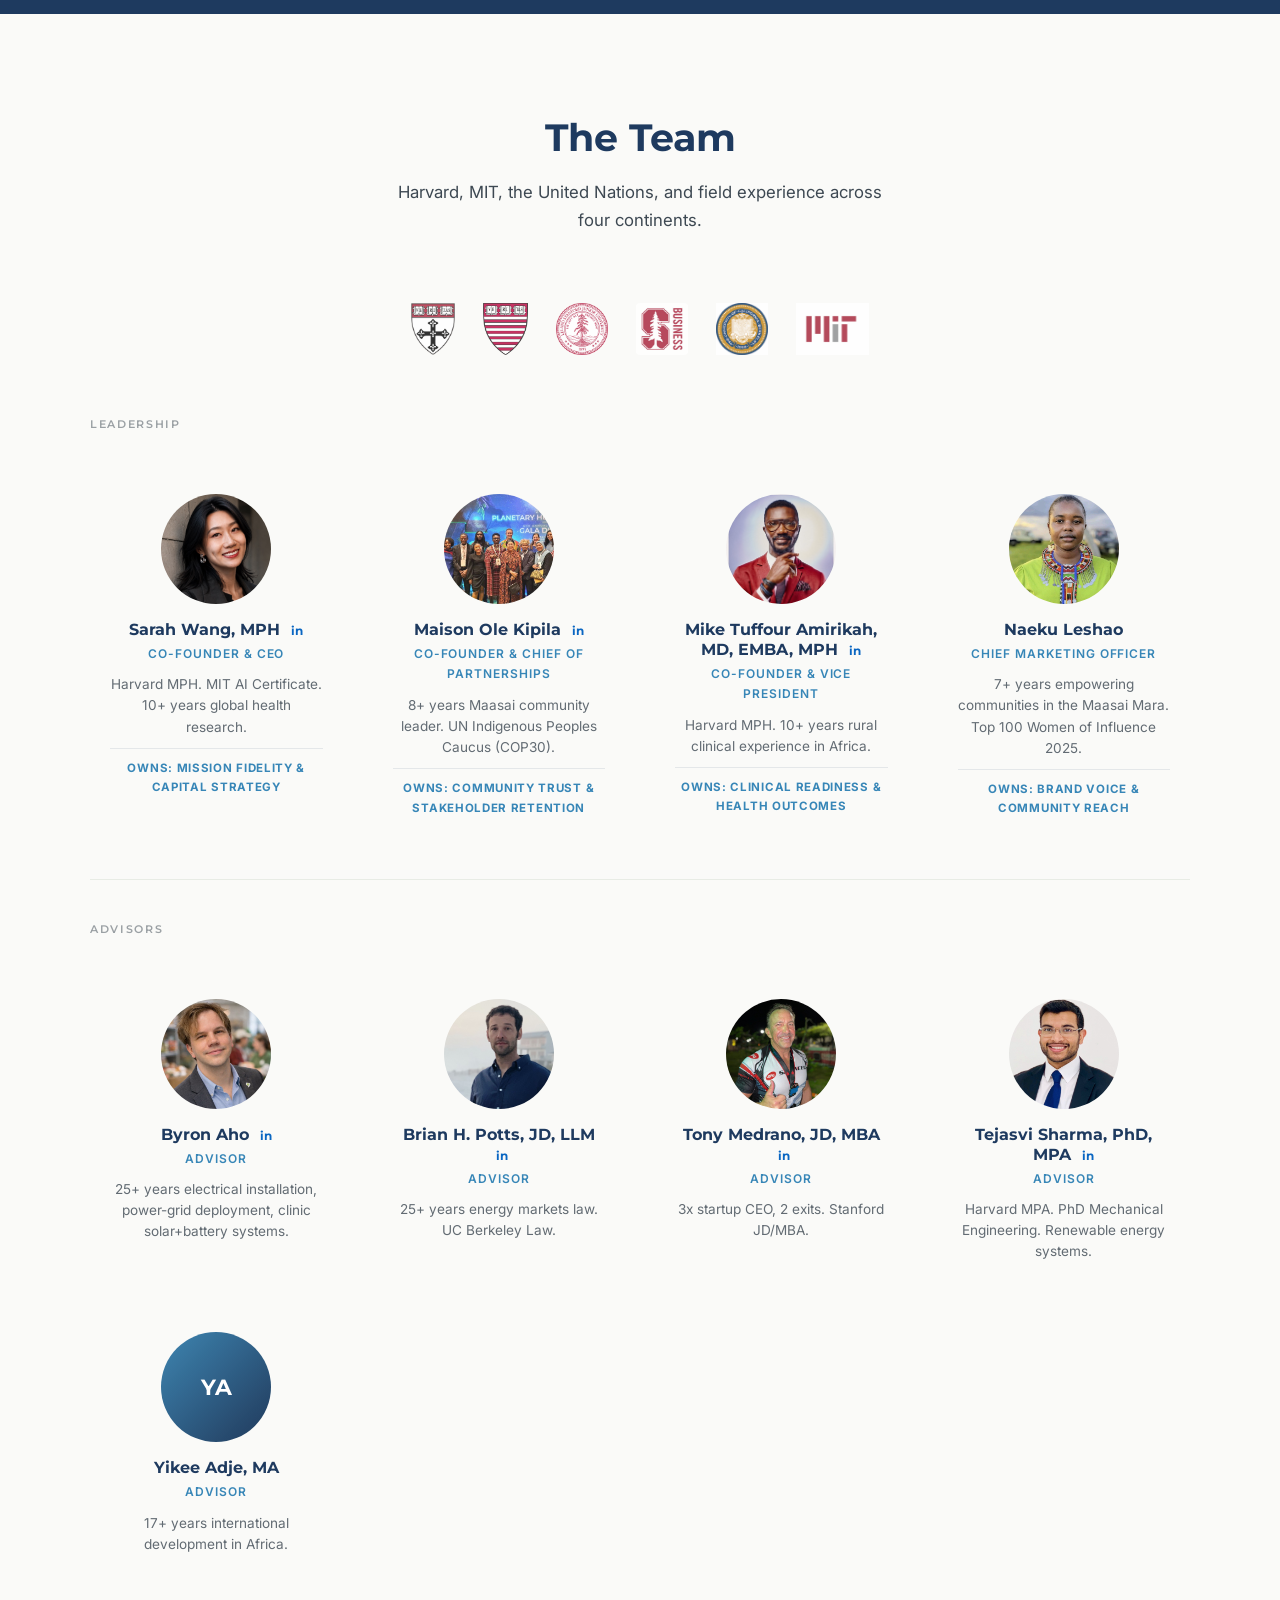
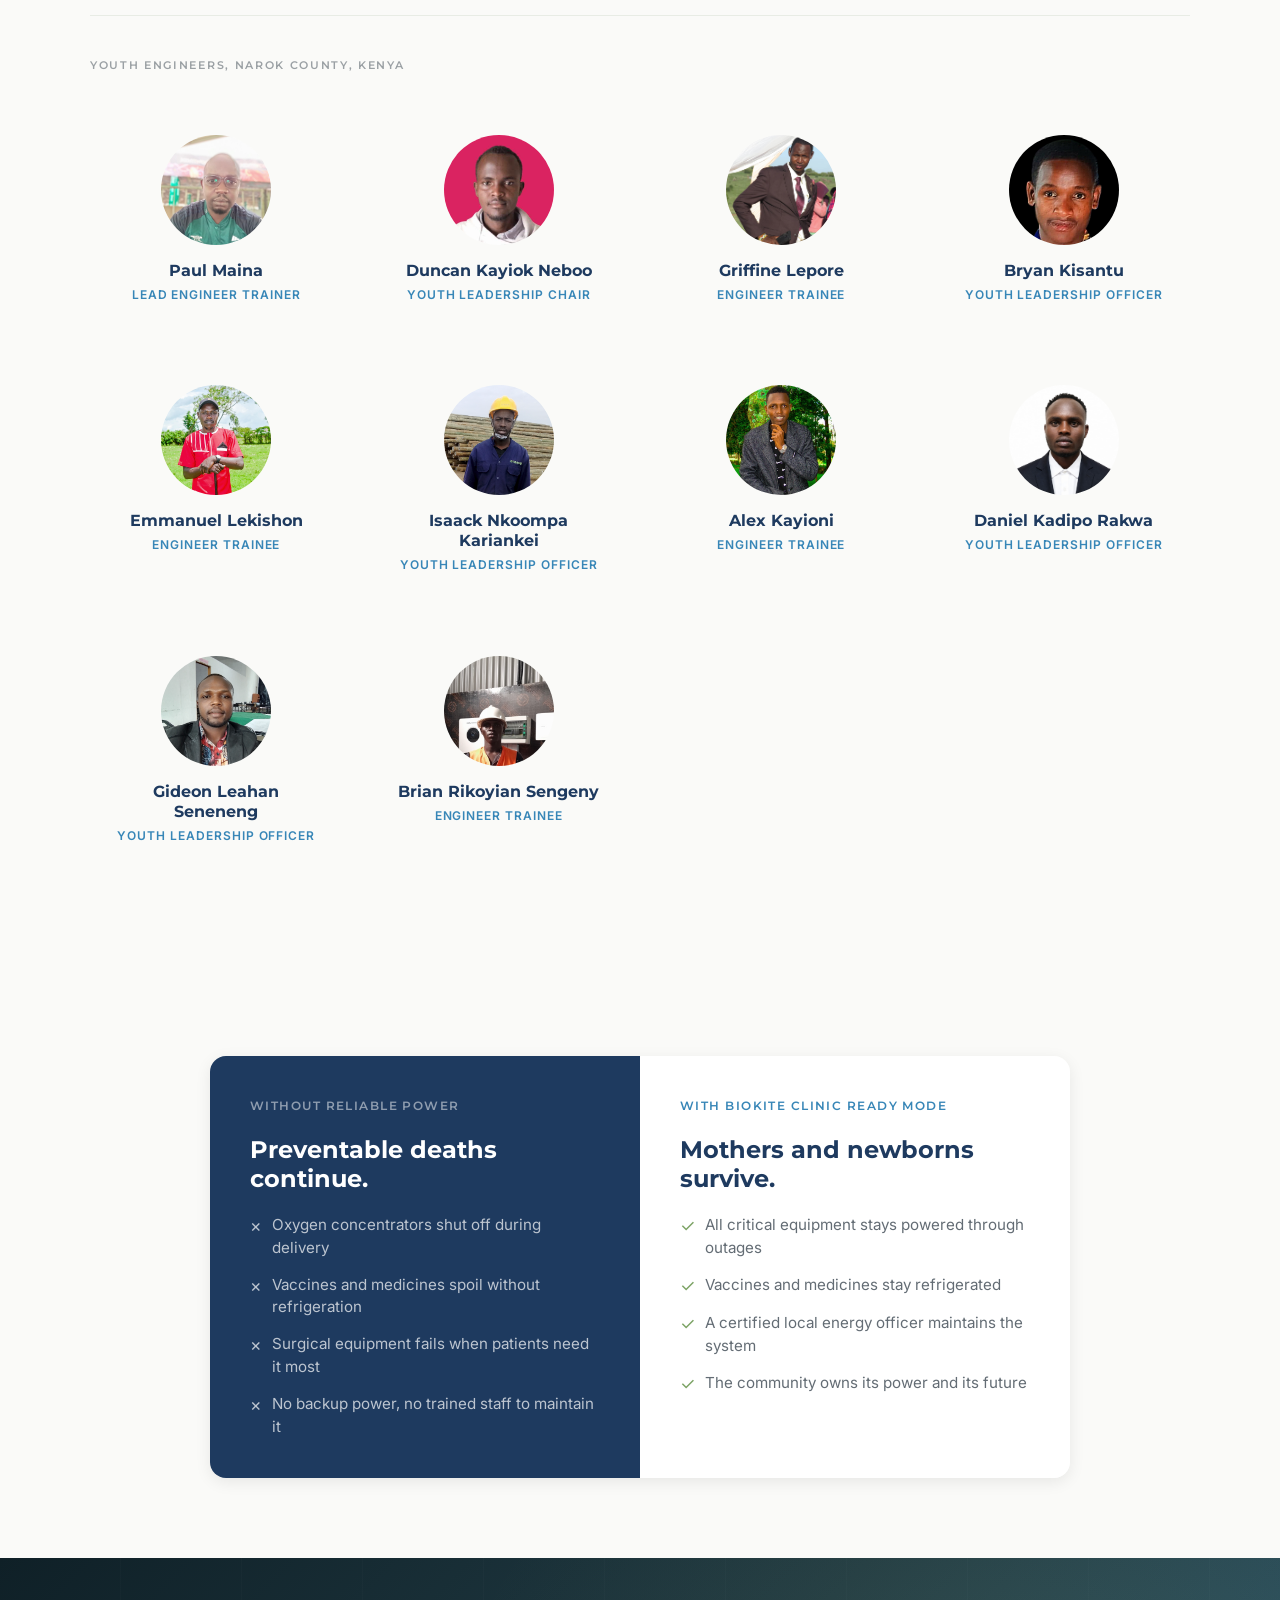
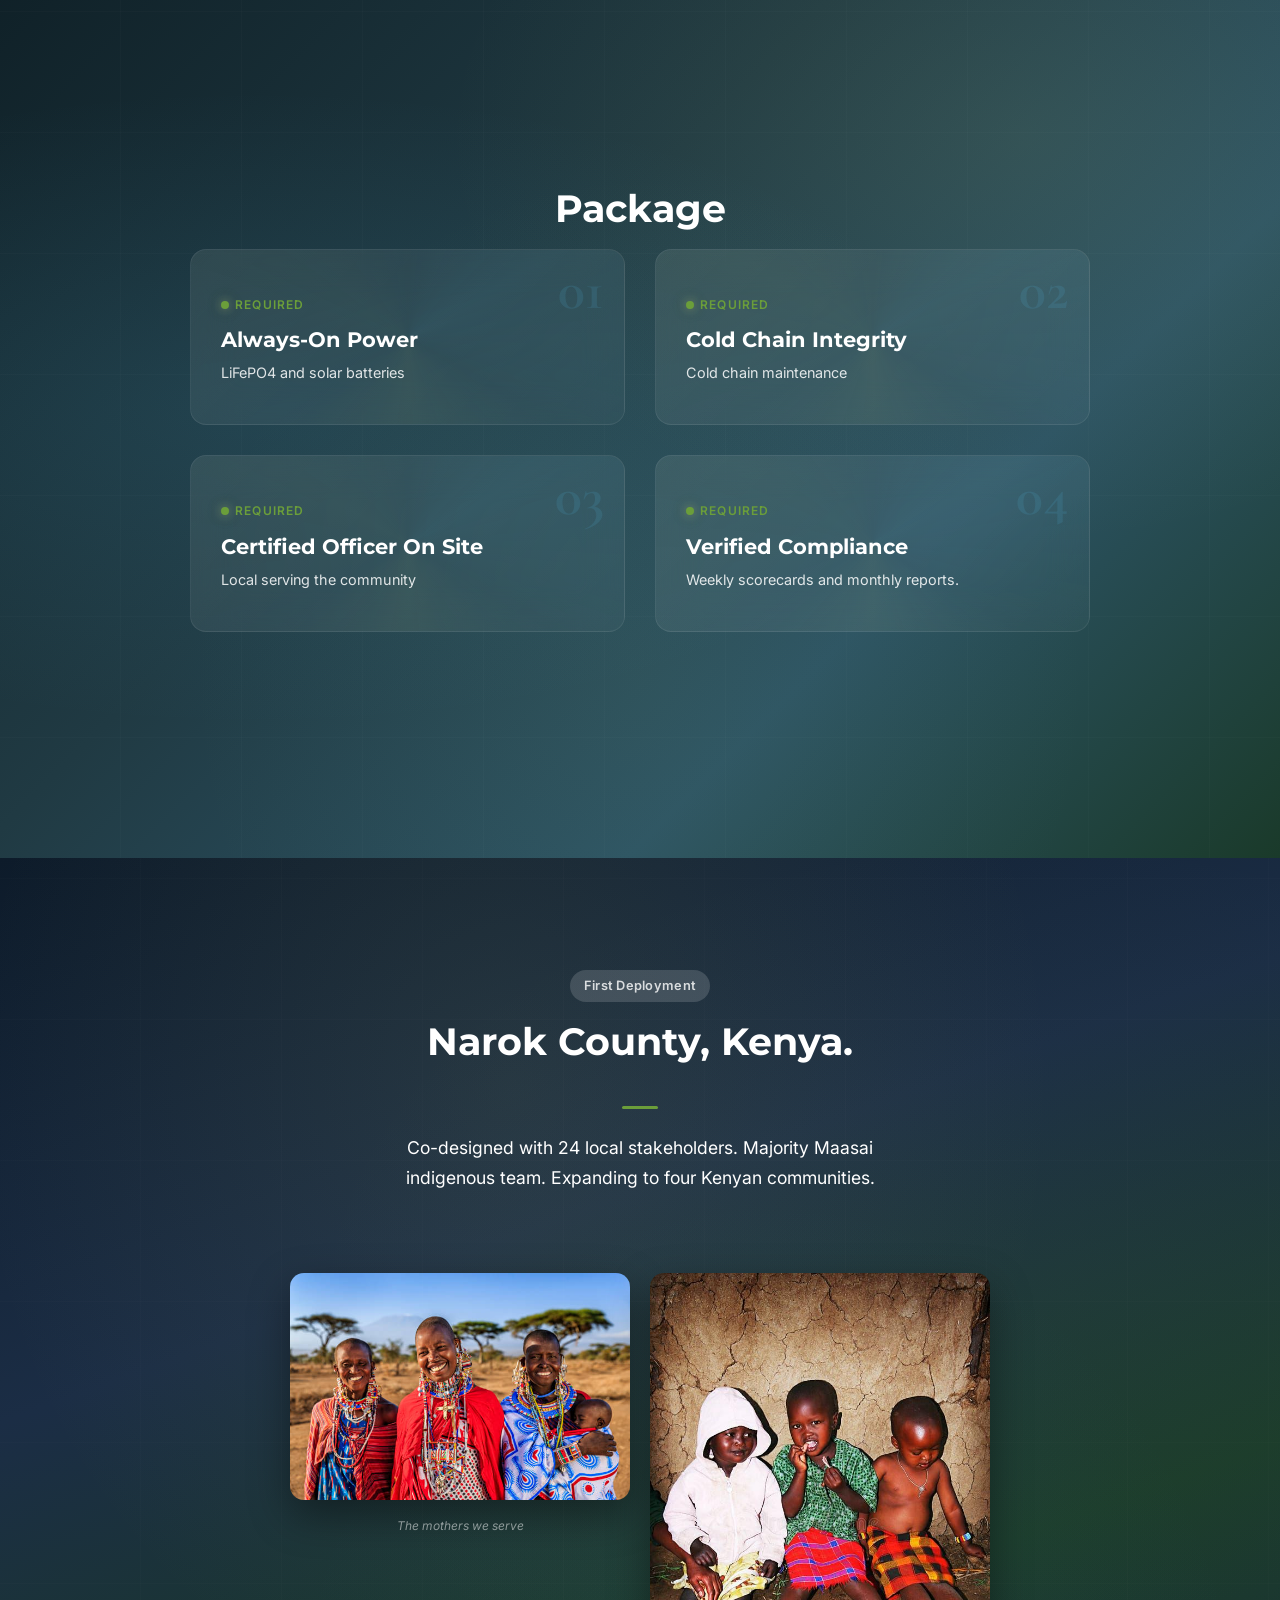
==== commit 9a43df4e: "Comprehensive SEO improvements across all pages - Add sitemap.xml and robots.txt - Add canonical URL" ====
--- a/index.html
+++ b/index.html
@@ -4,7 +4,7 @@
     <meta charset="UTF-8">
     <meta name="viewport" content="width=device-width, initial-scale=1.0">
     <title>BioKite Labs | Duracell for Rural Health Clinics</title>
-    <meta name="description" content="Mission: Saving the Mother and Her Baby. BioKite equips local African engineers to build batteries for hospitals so that mothers and babies survive childbirth during power outages. Narok County, Kenya. Donate now.">
+    <meta name="description" content="BioKite equips local engineers to build backup batteries for rural clinics so mothers and babies survive childbirth during power outages. Narok County, Kenya.">
     <meta name="keywords" content="rural clinic power, backup battery Kenya, maternal mortality, BioKite Labs, NuruGrid, NuruLoop, Narok County, community-owned energy, Maasai Mara, health clinic solar, DALY cost-effective, SDG 3 SDG 7, donate rural health, Africa clinic electricity">
     <meta name="author" content="BioKite Labs">
     <meta name="robots" content="index, follow">
@@ -867,7 +867,7 @@
             <div style="font-family: 'Montserrat', sans-serif; font-size: 0.7rem; text-transform: uppercase; letter-spacing: 0.15em; font-weight: 600; color: var(--lime-green); margin-bottom: 8px;">For Donors &amp; Investors</div>
             <h3 style="font-size: 1.2rem; font-weight: 700; color: var(--deep-navy); margin-bottom: 8px;">Get the Quarterly Field Report</h3>
             <p style="font-size: 0.9rem; color: var(--charcoal); opacity: 0.75; max-width: 420px; margin: 0 auto 1.5rem; line-height: 1.6;">Metrics, milestones, and stories from Narok County. The same update our board receives.</p>
-            <form class="newsletter-form" action="https://formspree.io/biokitelabs@gmail.com" method="POST" style="display: flex; gap: 8px; justify-content: center; flex-wrap: wrap; max-width: 400px; margin: 0 auto;">
+            <form class="newsletter-form" action="https://formspree.io/f/xojodawy" method="POST" style="display: flex; gap: 8px; justify-content: center; flex-wrap: wrap; max-width: 400px; margin: 0 auto;">
                 <input type="hidden" name="_subject" value="Investor Update Signup">
                 <label for="investor-email" class="sr-only">Email</label>
                 <input id="investor-email" type="email" name="email" placeholder="your@email.com" required style="flex: 1; min-width: 200px; padding: 12px 16px; border-radius: 8px; border: 1px solid var(--light-gray); font-family: 'Inter', sans-serif; font-size: 0.9rem; outline: none; transition: border-color 0.2s;">
@@ -1951,7 +1951,7 @@
             <div class="footer-col">
                 <h4 class="footer-heading">Stay Updated</h4>
                 <p class="footer-newsletter-text">Get quarterly impact updates from Narok County.</p>
-                <form class="newsletter-form" action="https://formspree.io/biokitelabs@gmail.com" method="POST">
+                <form class="newsletter-form" action="https://formspree.io/f/xojodawy" method="POST">
                     <input type="hidden" name="_subject" value="Newsletter Signup - Homepage">
                     <div class="newsletter-input-group">
                         <label for="nl-email-home" class="sr-only">Email</label>
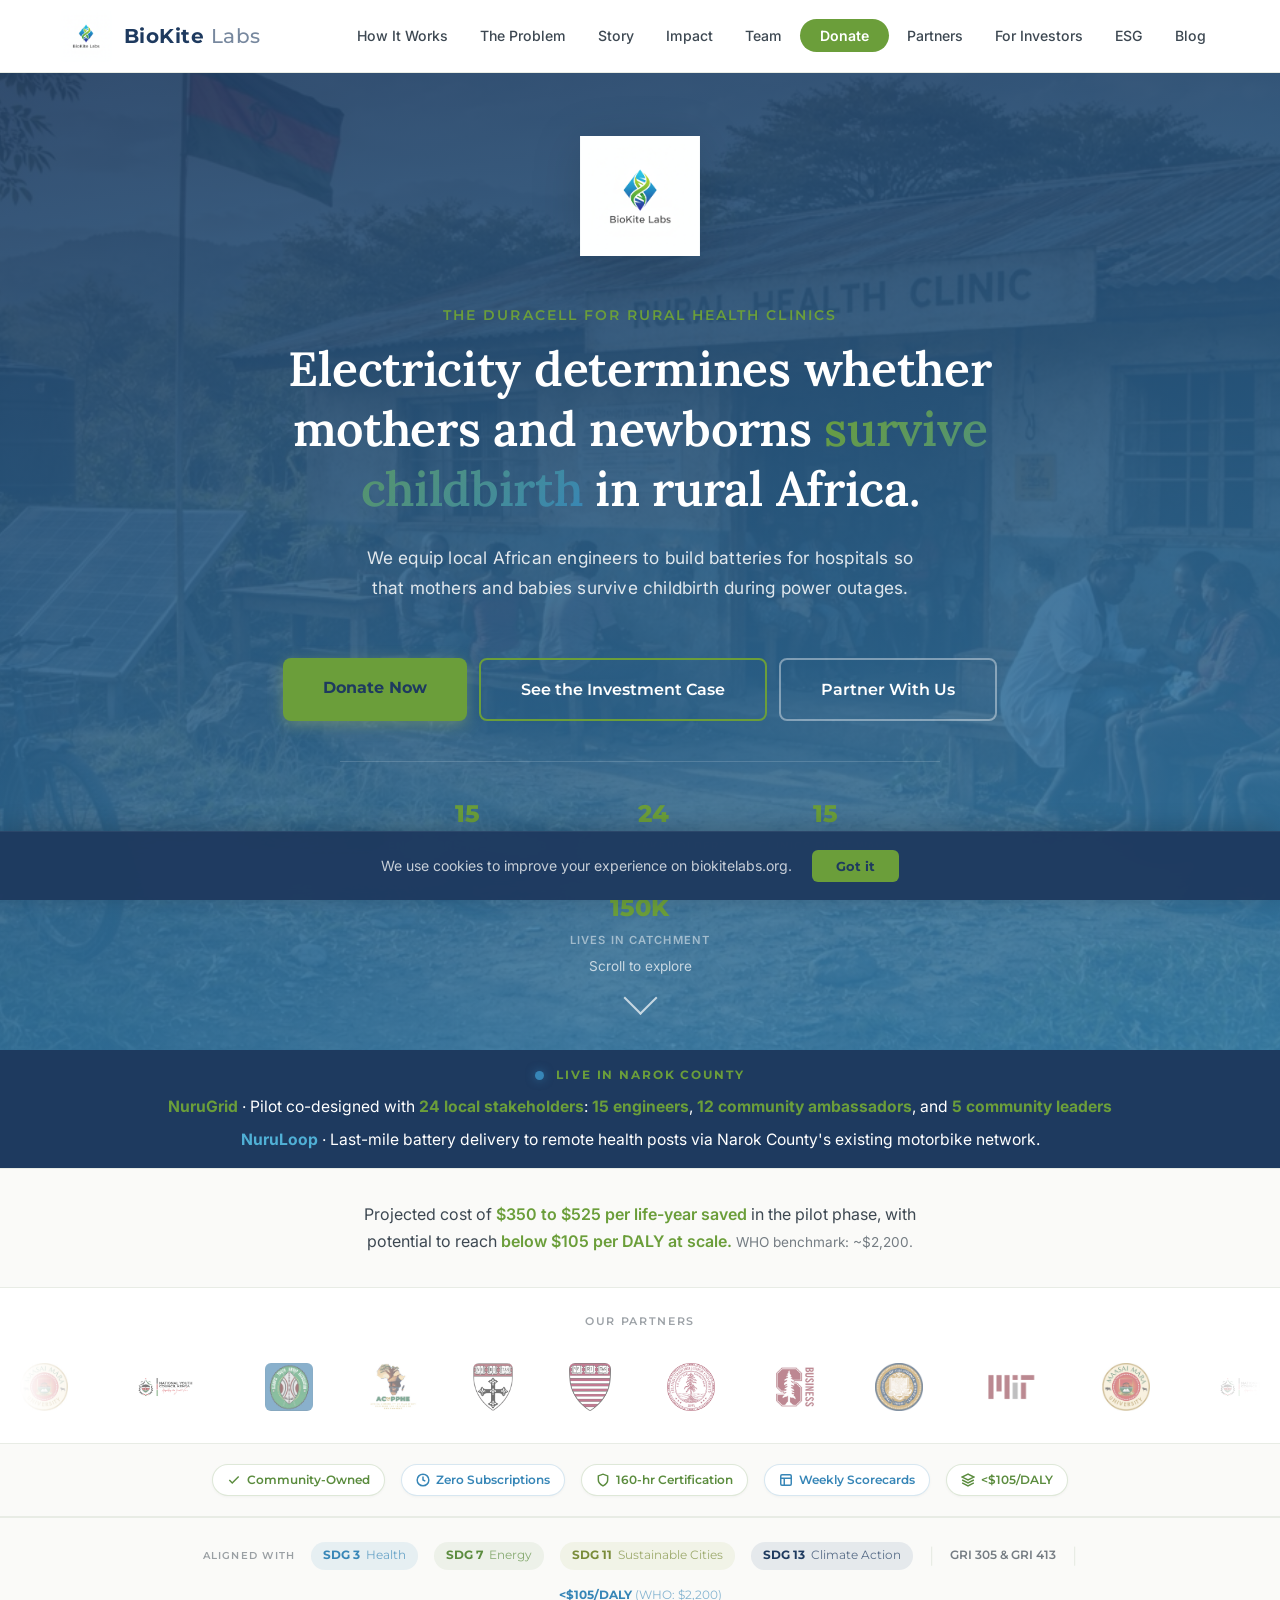
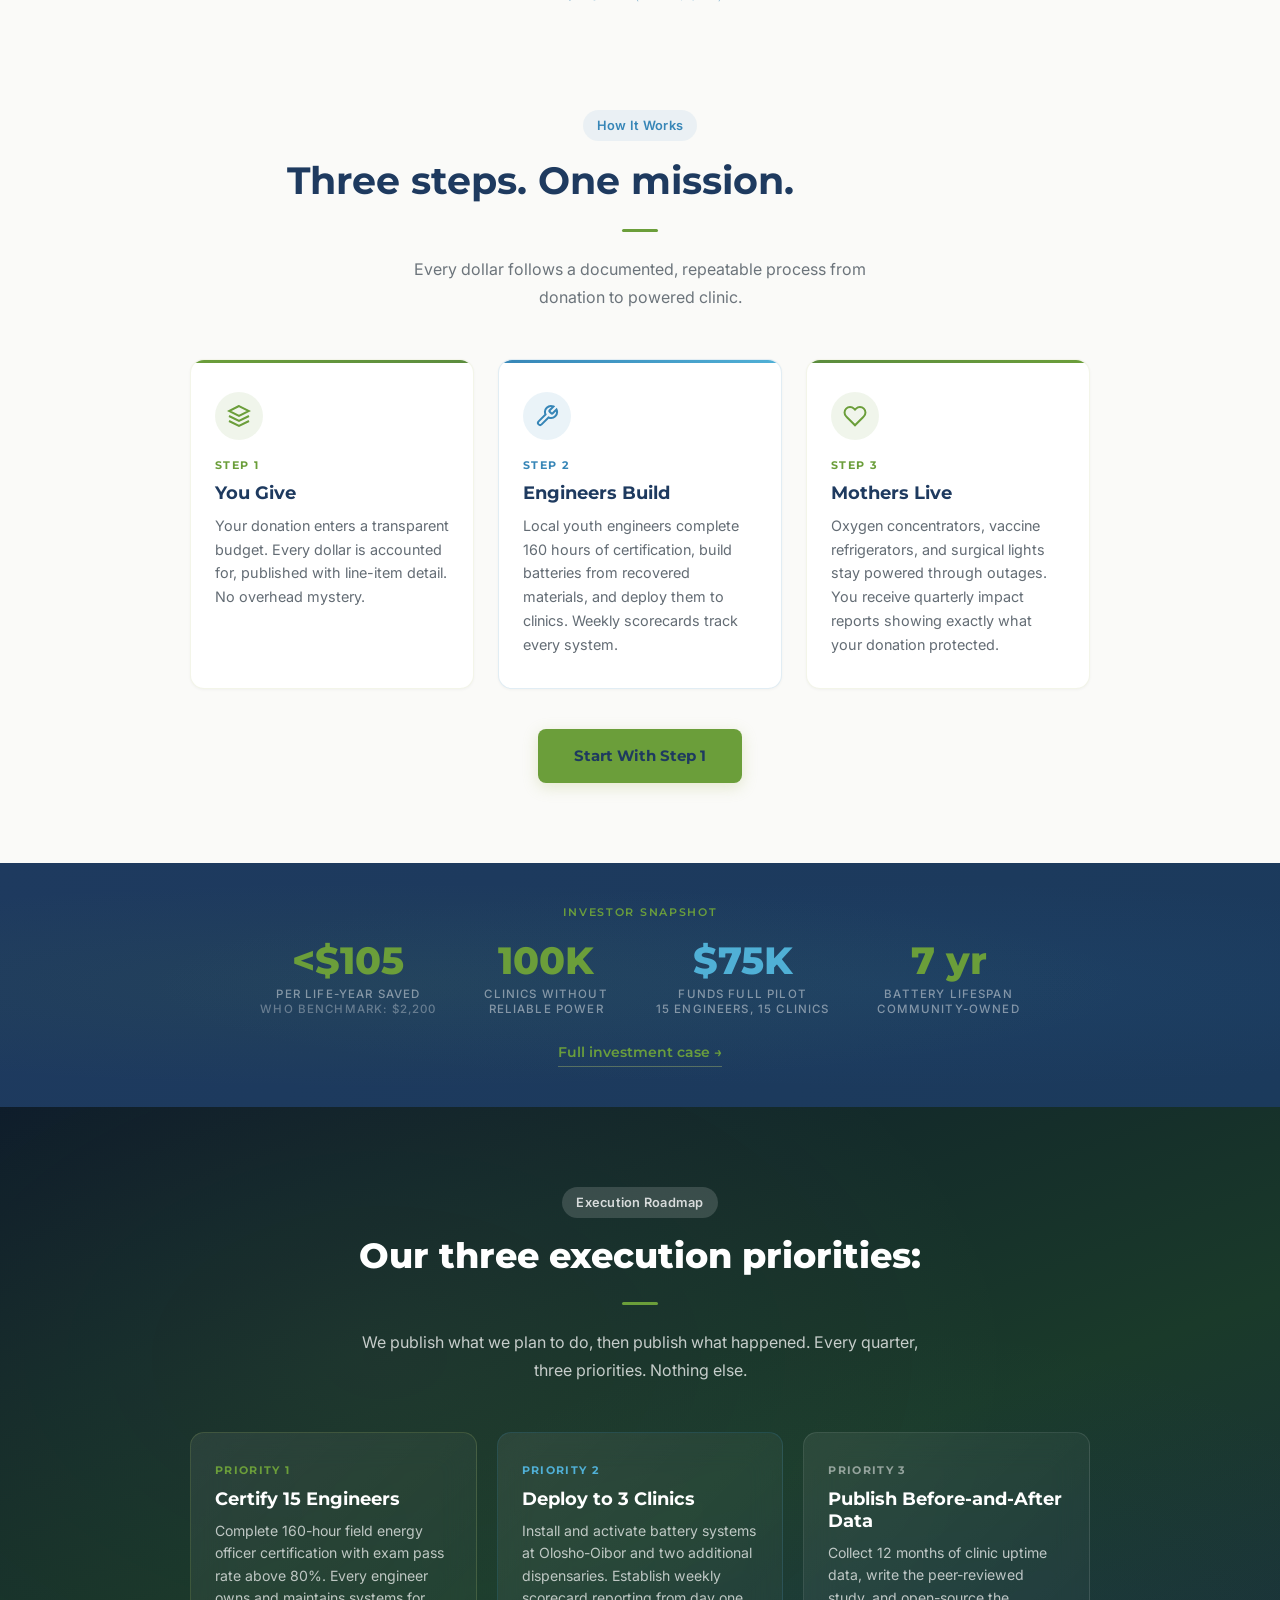
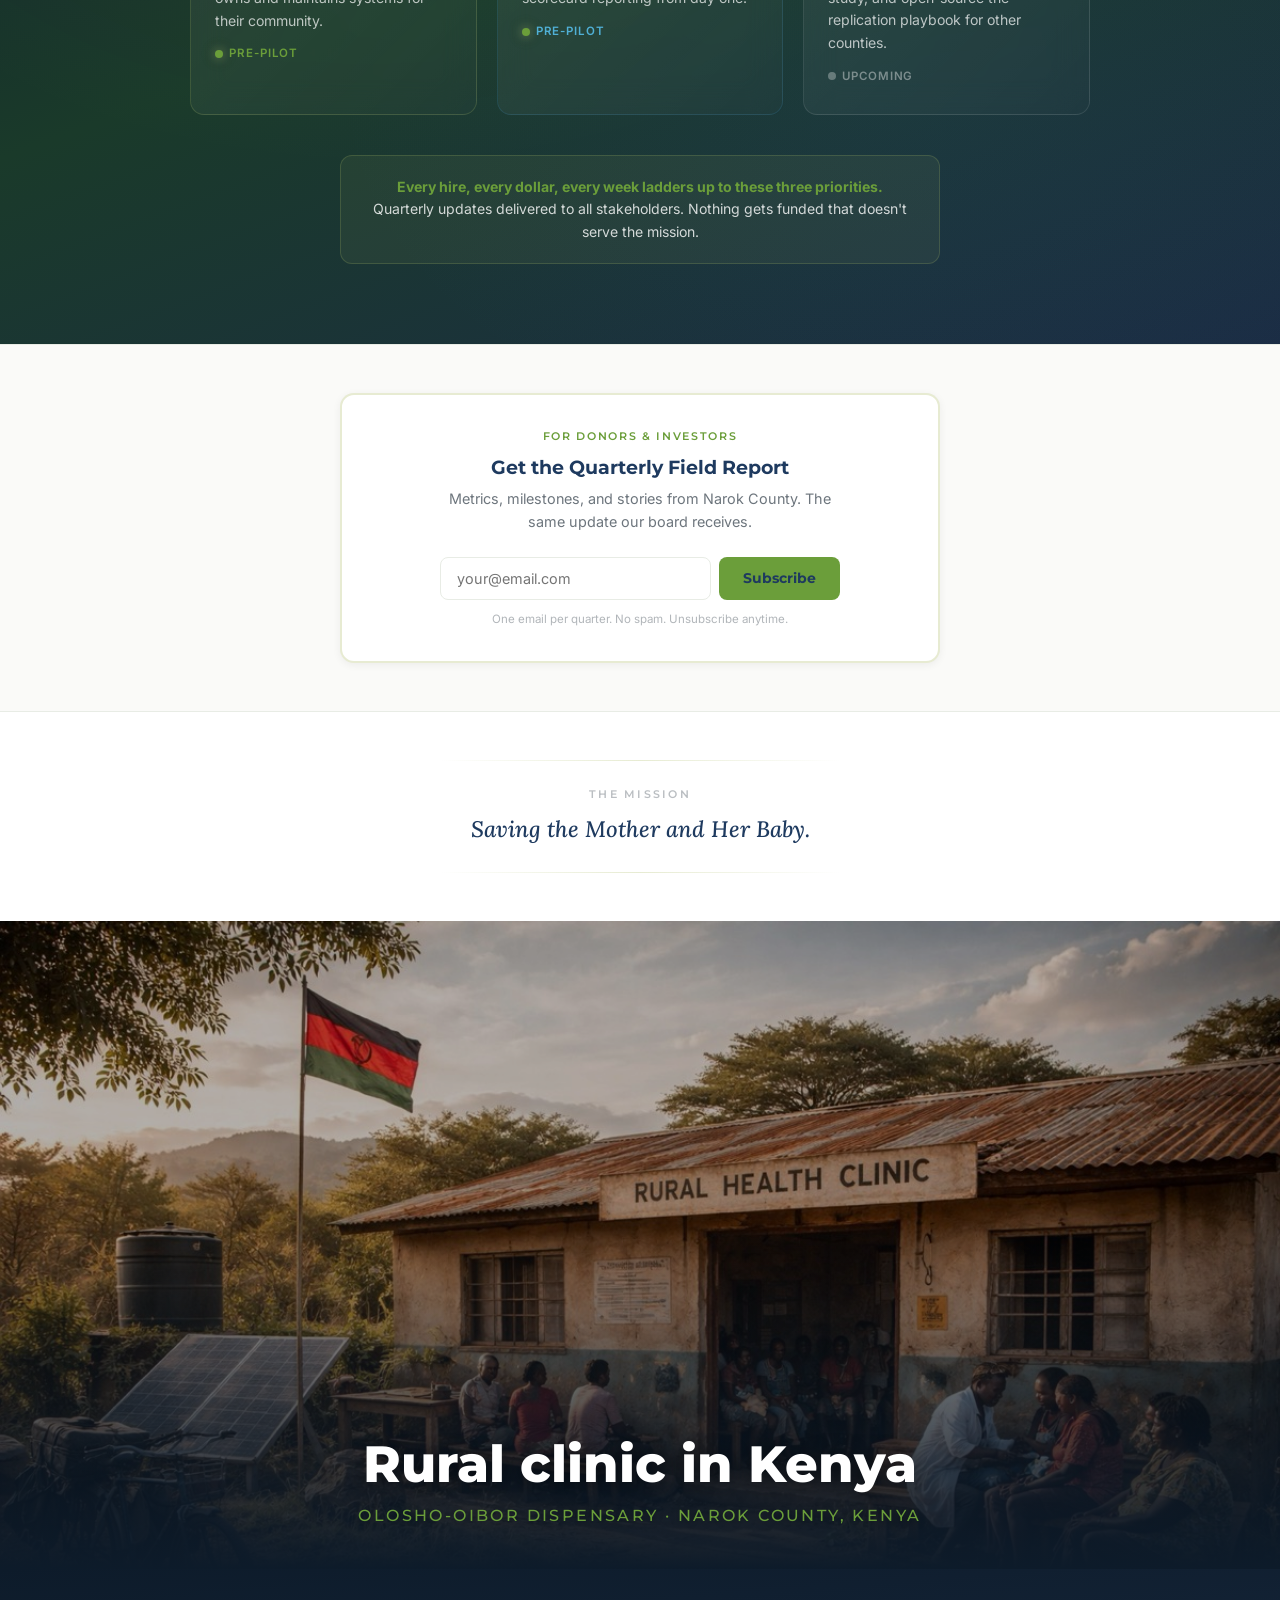
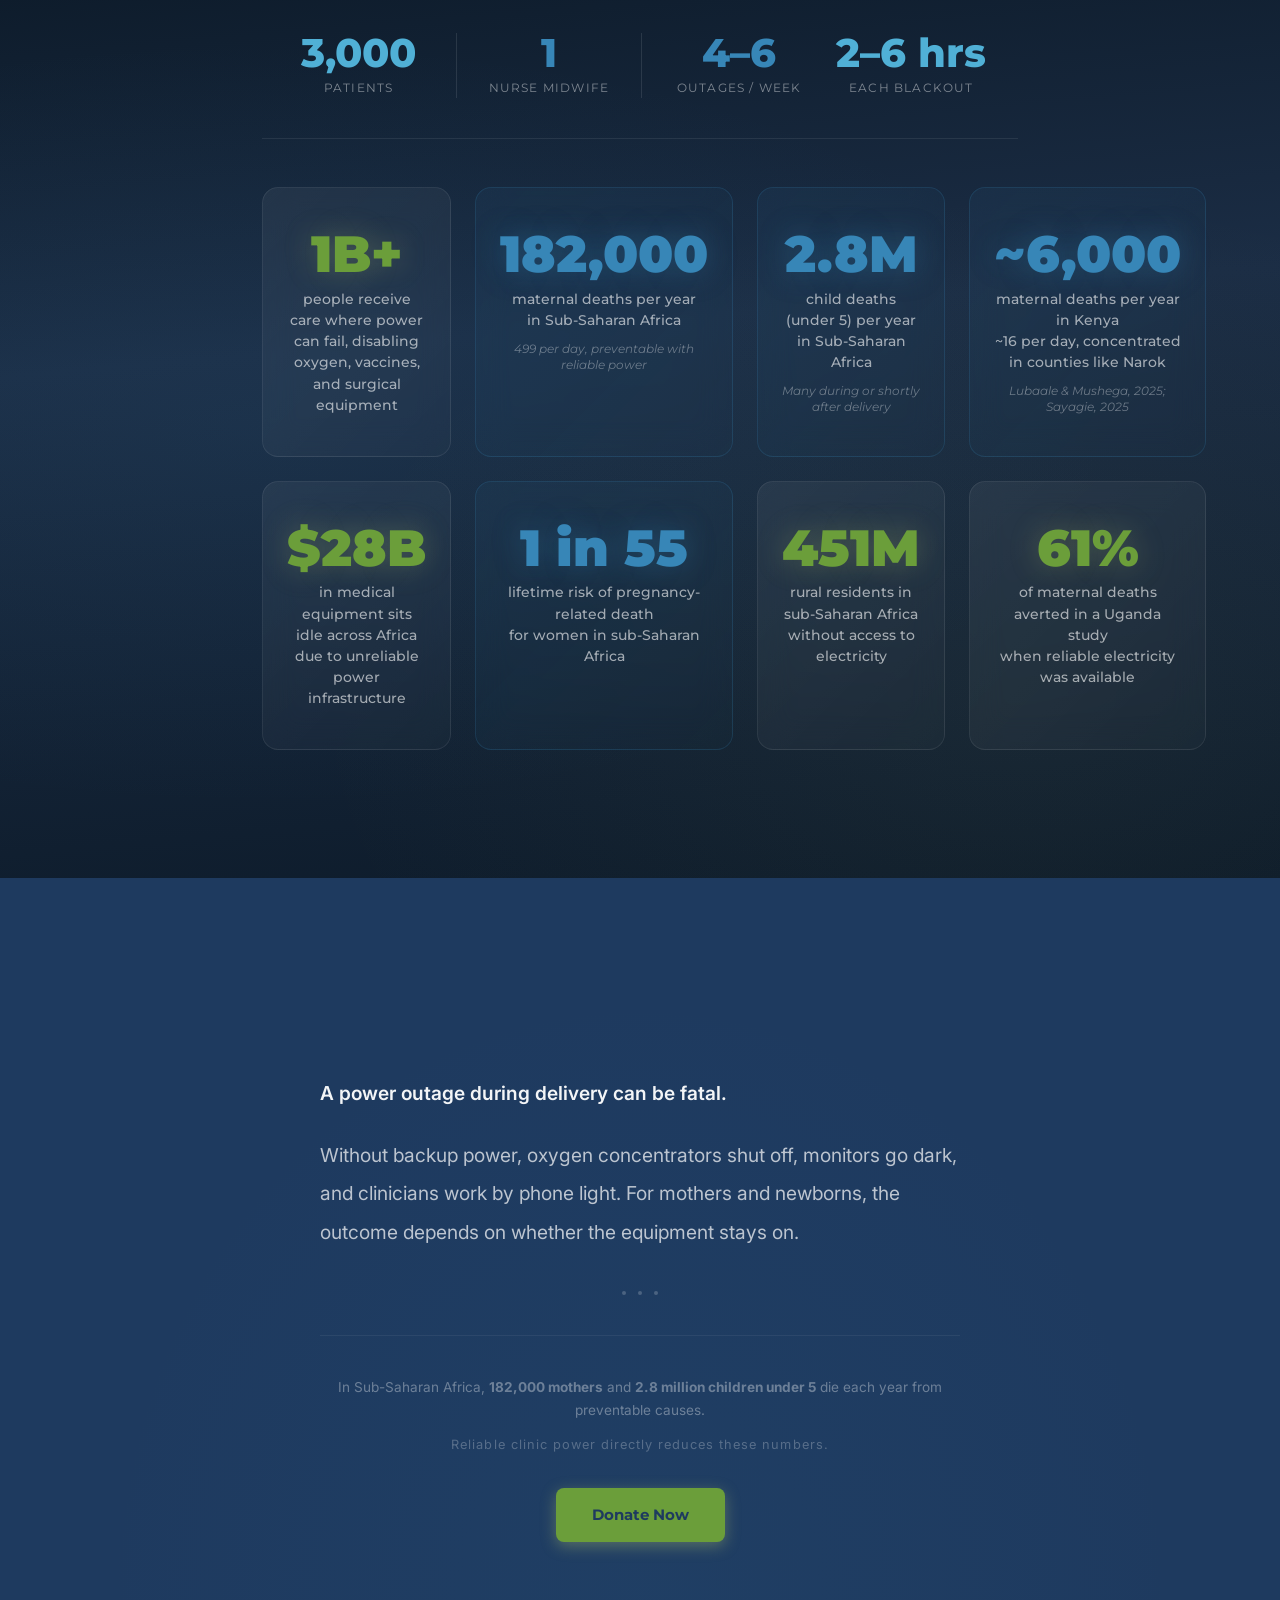
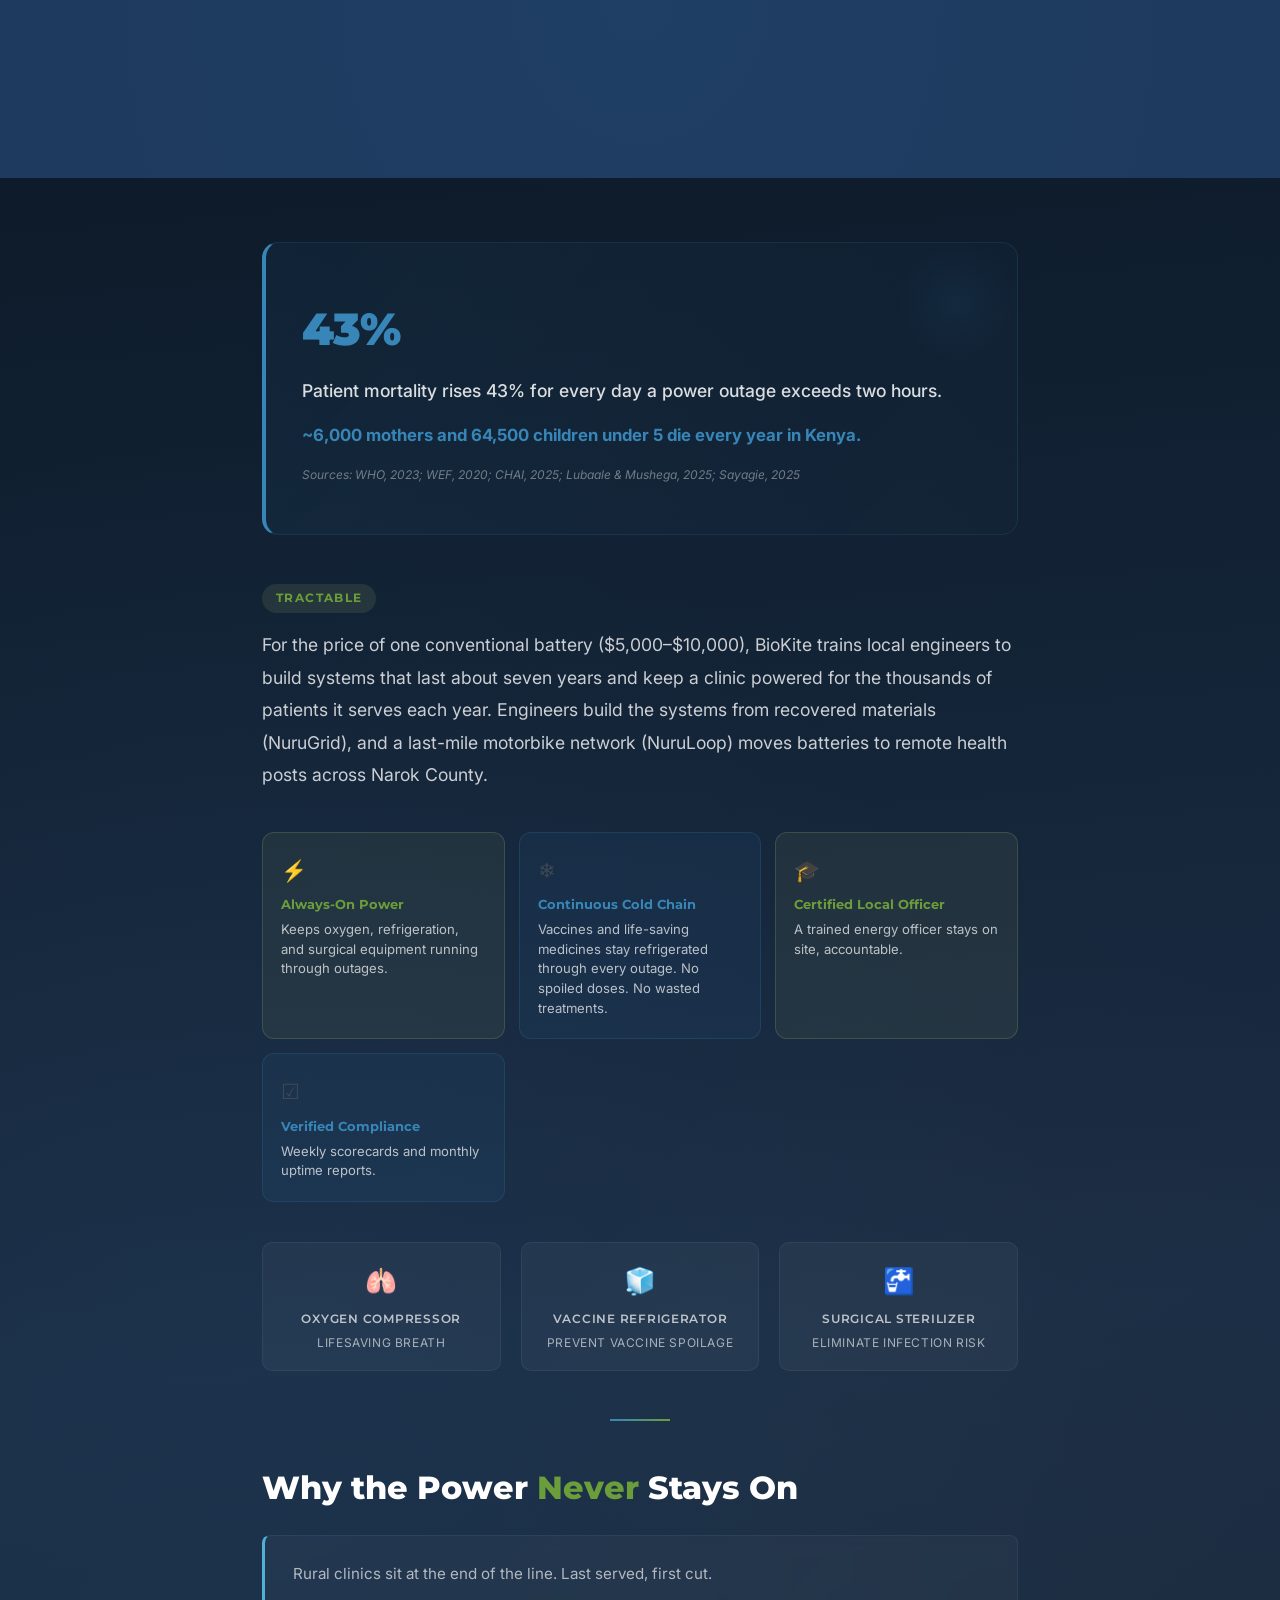
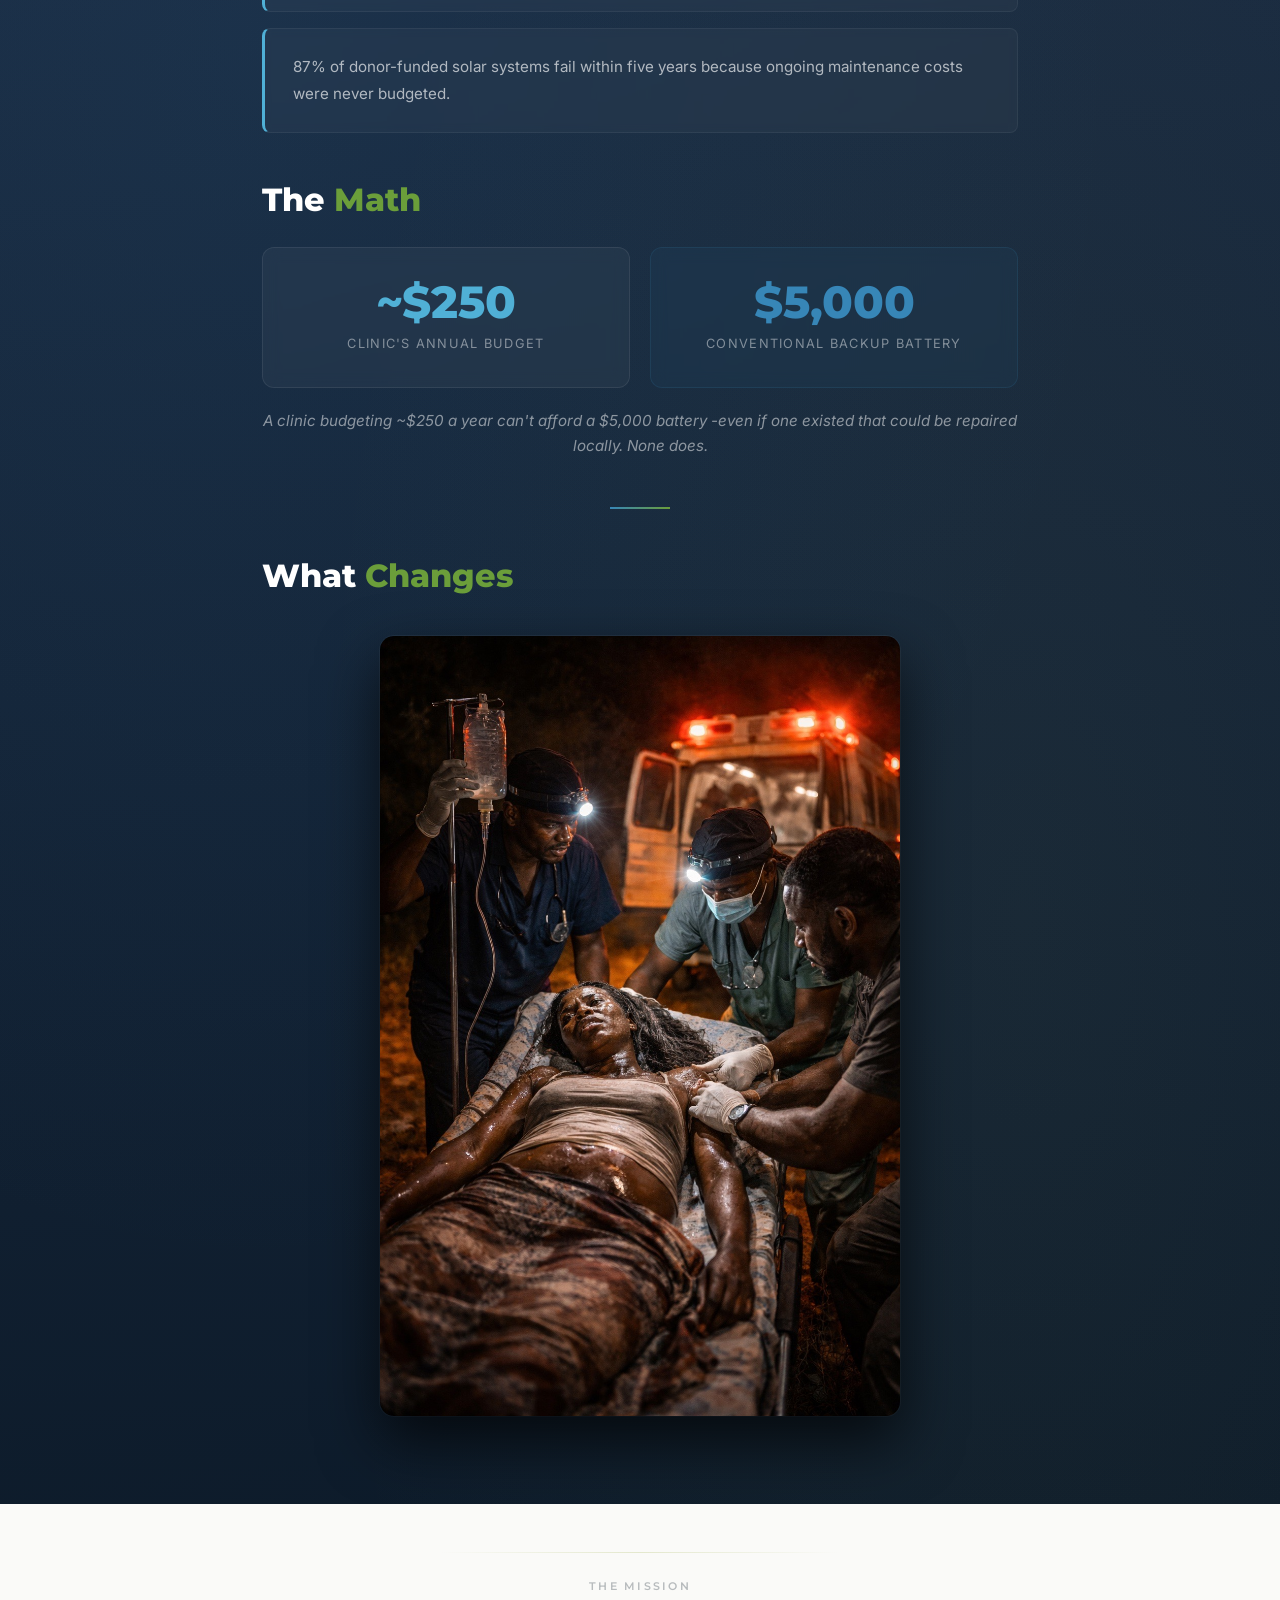
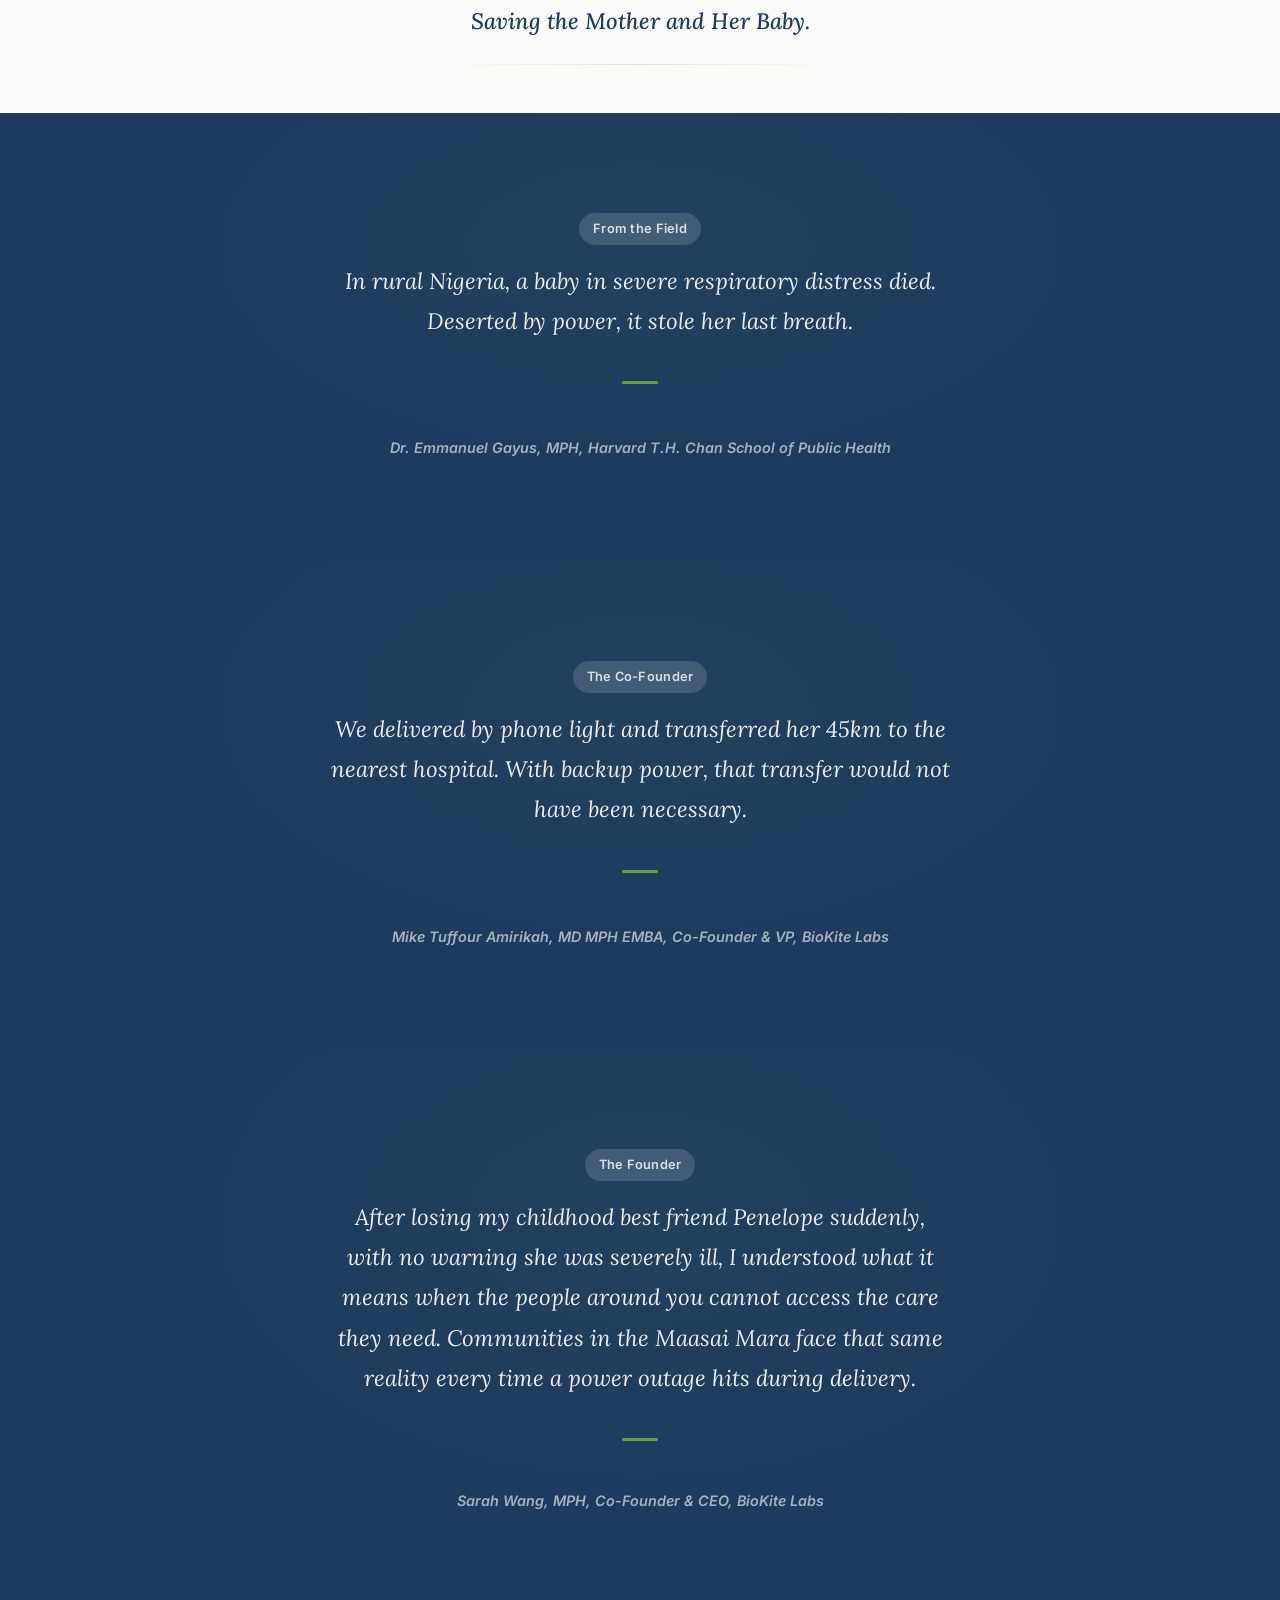
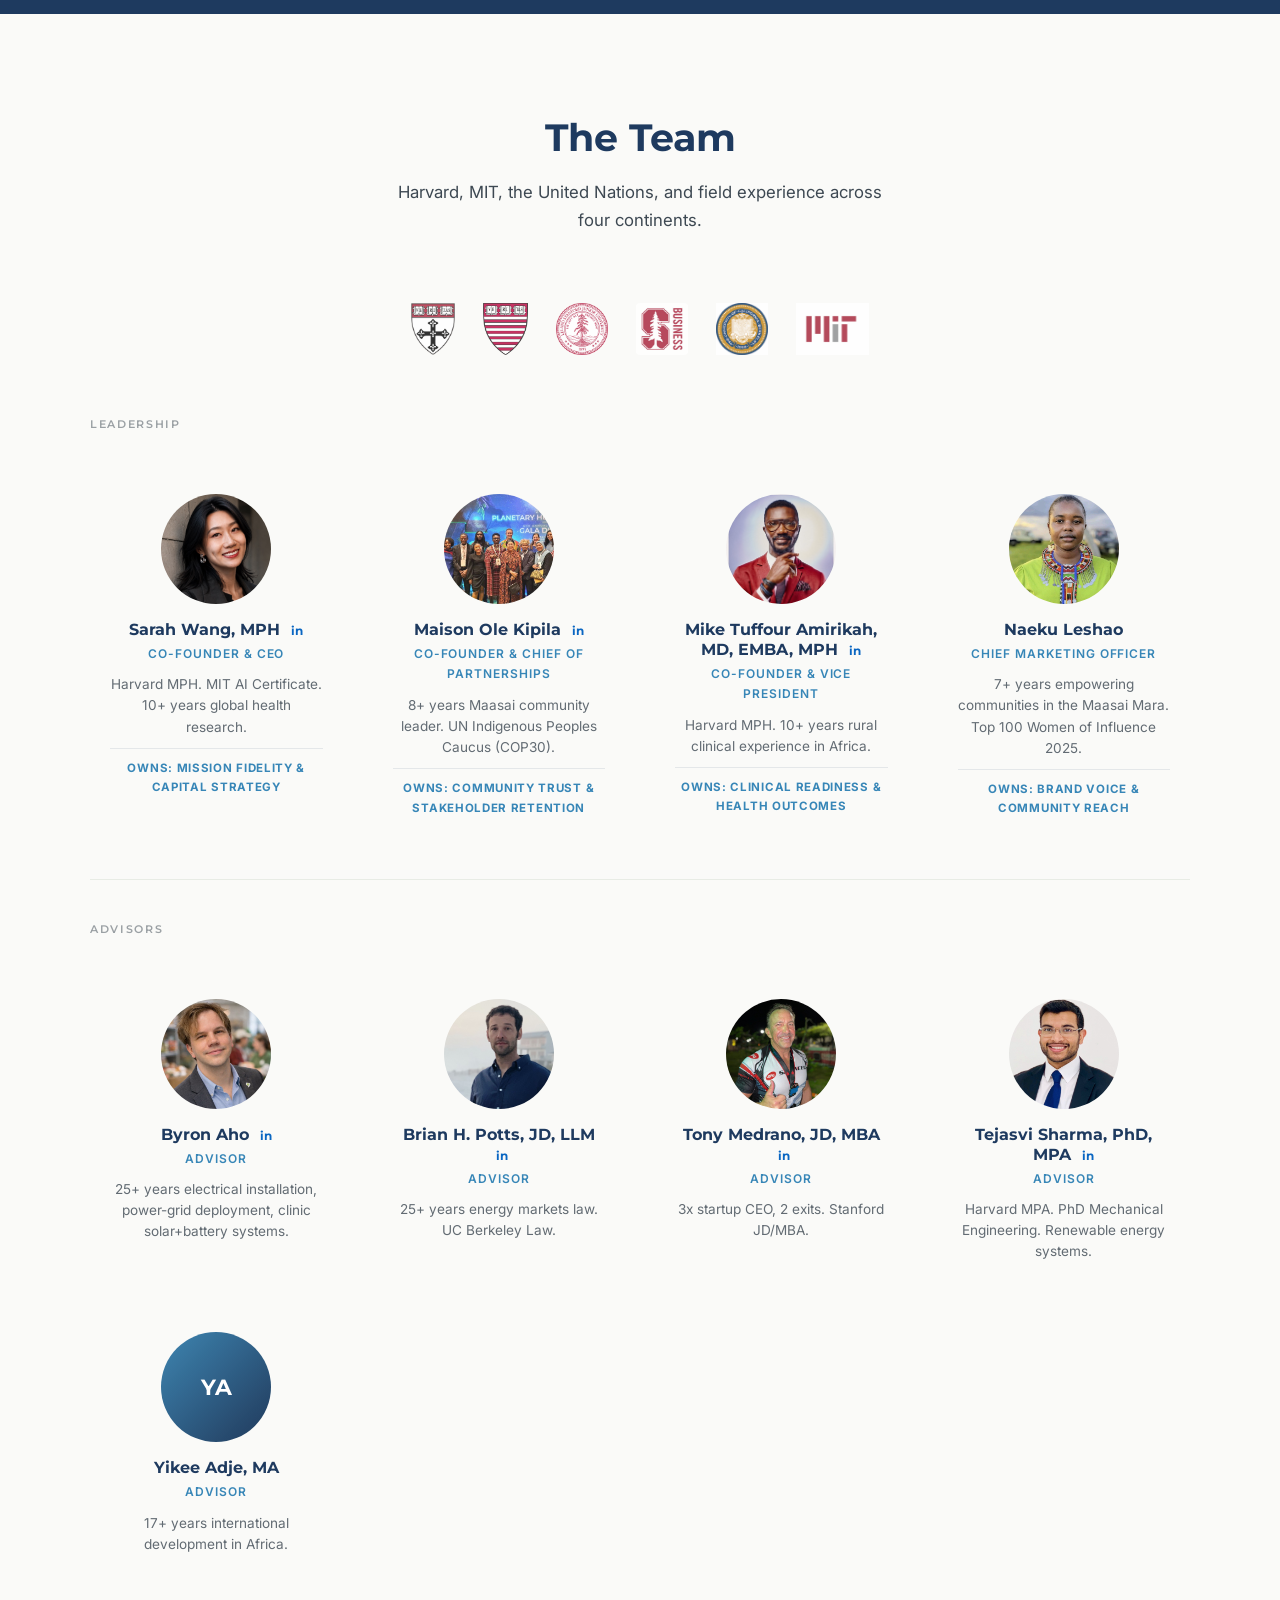
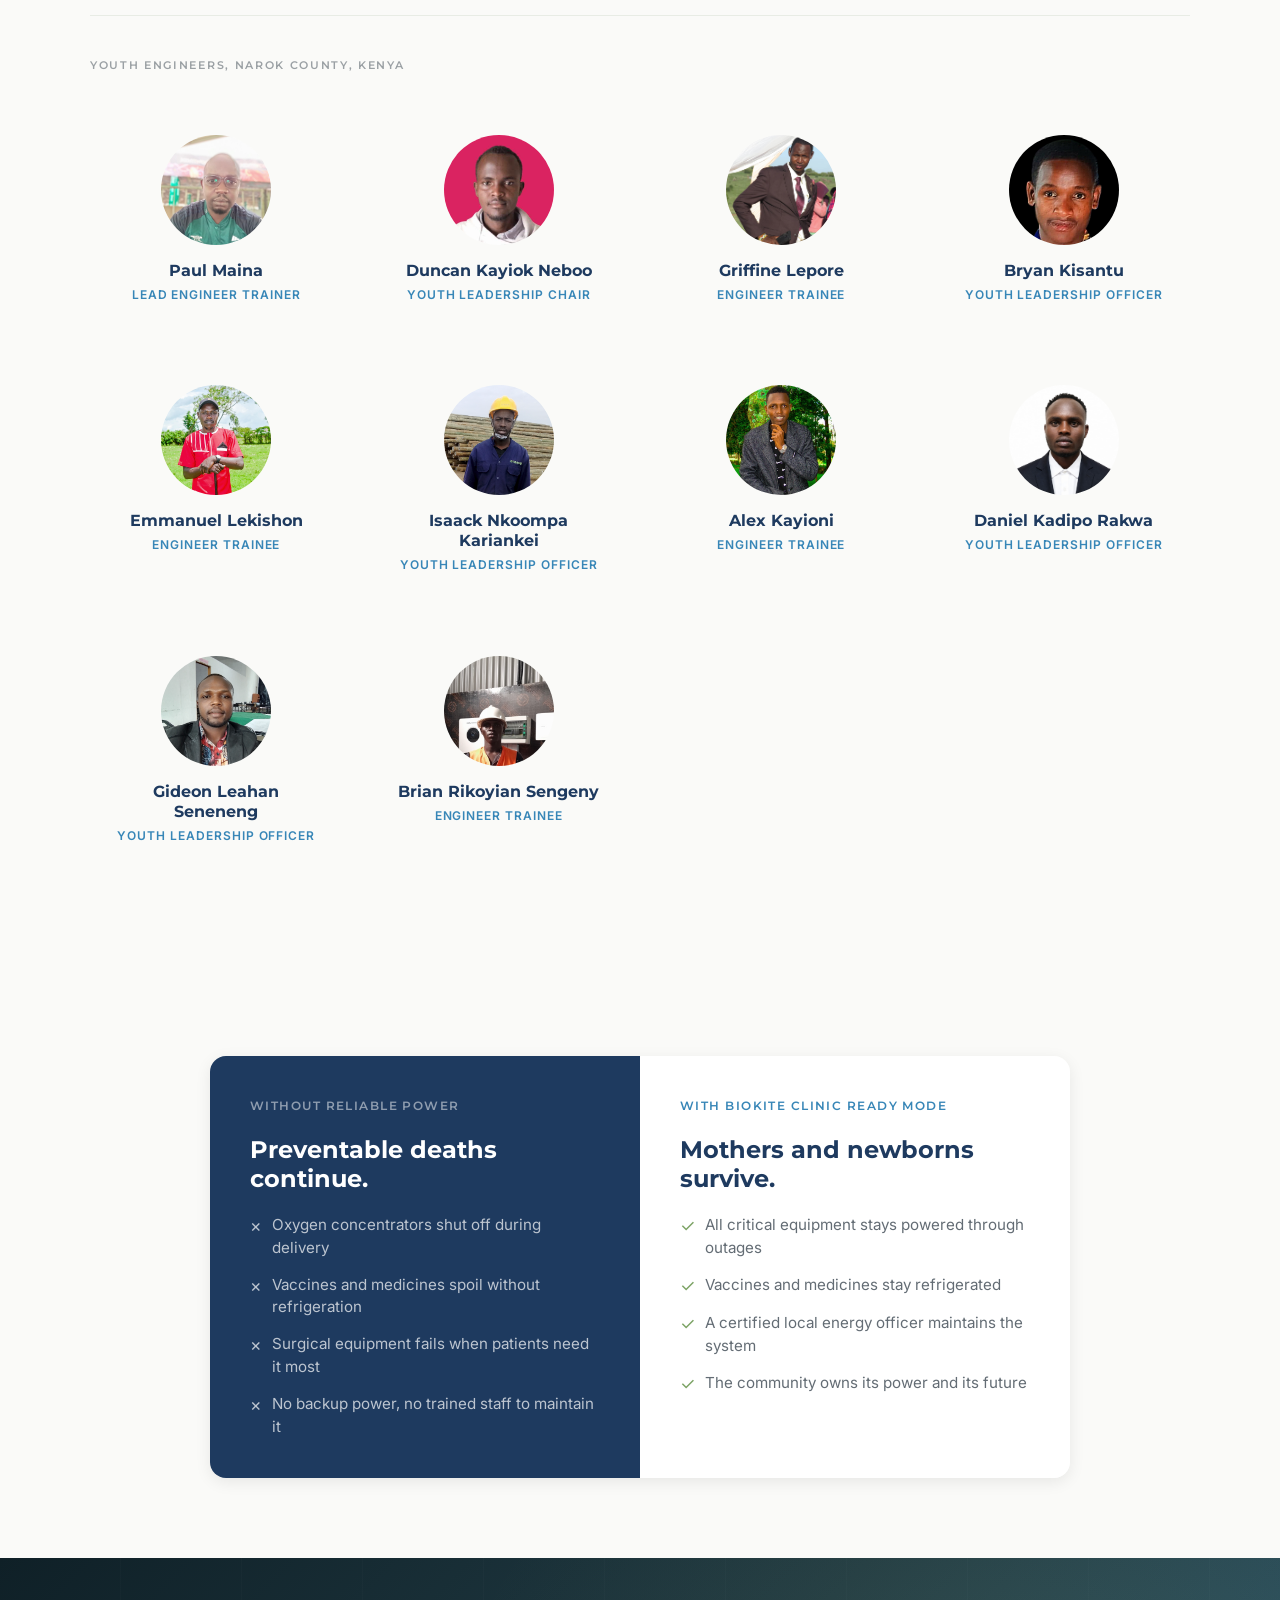
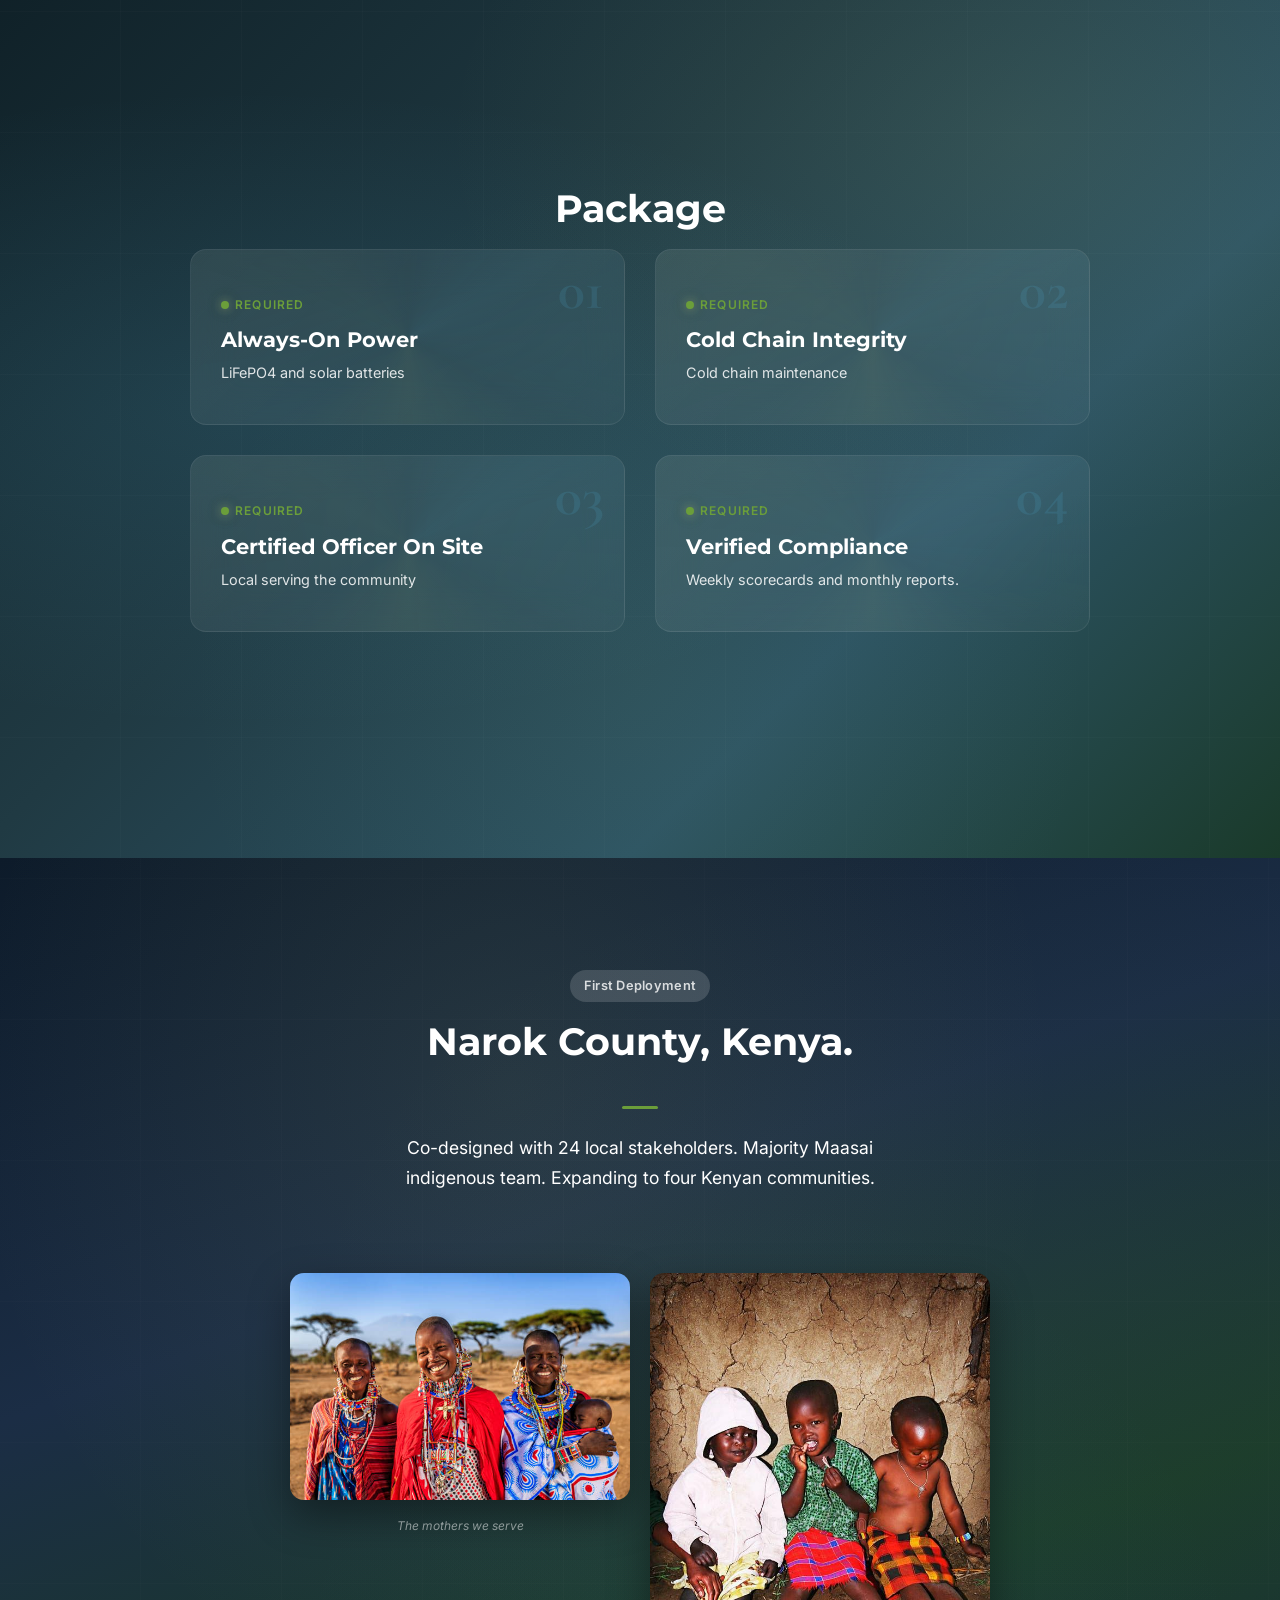
==== commit 054fc29a: "Integrate grant proposal data across all pages - Add new stats: 1-in-55 maternal mortality, 451M une" ====
--- a/index.html
+++ b/index.html
@@ -582,7 +582,7 @@
                 "name": "How does BioKite measure impact?",
                 "acceptedAnswer": {
                     "@type": "Answer",
-                    "text": "Weekly scorecards track clinic uptime, equipment availability, and battery health. Quarterly impact reports aligned with GRI 305 and GRI 413 are delivered to all partners. Our projected cost-effectiveness is $350-$525 per DALY in pilot, potential less than $105 at scale versus WHO benchmark of $2,200."
+                    "text": "Weekly scorecards track clinic uptime, equipment availability, and battery health. Quarterly impact reports aligned with GRI 305 and GRI 413 are delivered to all partners. Projected cost of $350 to $525 per life-year saved in the pilot phase, with potential to reach below $105 per DALY at scale versus WHO benchmark of $2,200."
                 }
             },
             {
@@ -598,7 +598,7 @@
                 "name": "How is BioKite different from solar projects that failed?",
                 "acceptedAnswer": {
                     "@type": "Answer",
-                    "text": "87% of donor-funded solar fails within five years because maintenance was never funded. BioKite solves this with locally certified energy officers who own, operate, and maintain the systems. Zero subscriptions, zero dependency on external contractors. The community keeps the power on."
+                    "text": "87% of donor-funded solar systems fail within five years because ongoing maintenance costs were never budgeted. BioKite solves this with locally certified energy officers who own, operate, and maintain the systems. Zero subscriptions, zero dependency on external contractors. The community keeps the power on."
                 }
             },
             {
@@ -697,7 +697,7 @@
 
     <!-- DALY STRIP -->
     <div class="daly-strip">
-        <p class="reveal">Projected to be among the most cost-effective health interventions in the field.<br><strong>Est. $350&ndash;$525 per life-year saved</strong> (pilot). <strong>Potential &lt;$105 at scale.</strong> <span style="opacity: 0.7; font-size: 0.85em;">WHO benchmark: ~$2,200.</span></p>
+        <p class="reveal">Projected cost of <strong>$350 to $525 per life-year saved</strong> in the pilot phase, with potential to reach <strong>below $105 per DALY at scale.</strong> <span style="opacity: 0.7; font-size: 0.85em;">WHO benchmark: ~$2,200.</span></p>
     </div>
 
     <!-- PARTNER LOGO MARQUEE -->
@@ -940,7 +940,19 @@
                     </div>
                     <div class="lo-scale-card">
                         <div class="lo-scale-num">$28B</div>
-                        <div class="lo-scale-label">in medical equipment sits idle<br>due to unreliable power infrastructure</div>
+                        <div class="lo-scale-label">in medical equipment sits idle across Africa<br>due to unreliable power infrastructure</div>
+                    </div>
+                    <div class="lo-scale-card danger">
+                        <div class="lo-scale-num">1 in 55</div>
+                        <div class="lo-scale-label">lifetime risk of pregnancy-related death<br>for women in sub-Saharan Africa</div>
+                    </div>
+                    <div class="lo-scale-card">
+                        <div class="lo-scale-num">451M</div>
+                        <div class="lo-scale-label">rural residents in sub-Saharan Africa<br>without access to electricity</div>
+                    </div>
+                    <div class="lo-scale-card">
+                        <div class="lo-scale-num">61%</div>
+                        <div class="lo-scale-label">of maternal deaths averted in a Uganda study<br>when reliable electricity was available</div>
                     </div>
                 </div>
 
@@ -1034,7 +1046,7 @@
                         <span>Rural clinics sit at the end of the line. Last served, first cut.</span>
                     </li>
                     <li>
-                        <span>87% of donor solar fails within five years via bad maintenance.</span>
+                        <span>87% of donor-funded solar systems fail within five years because ongoing maintenance costs were never budgeted.</span>
                     </li>
                 </ul>
 
@@ -1096,7 +1108,7 @@
     <section class="panel-mid story" id="story">
         <div class="section-tag light reveal">The Founder</div>
         <p class="story-text reveal">
-            After losing my childhood best friend suddenly, with no warning she was severely ill, I understood what it means when the people around you cannot access the care they need. Communities in the Maasai Mara face that same reality every time a power outage hits during delivery.
+            After losing my childhood best friend Penelope suddenly, with no warning she was severely ill, I understood what it means when the people around you cannot access the care they need. Communities in the Maasai Mara face that same reality every time a power outage hits during delivery.
         </p>
         <div class="brand-bar" style="margin-top: 2.5rem; position: relative; z-index: 1;"></div>
         <p class="reveal reveal-delay-2" style="font-size: 0.9rem; font-weight: 600; color: rgba(255,255,255,0.6); margin-top: 1.5rem; font-style: italic; position: relative; z-index: 1;">Sarah Wang, MPH, Co-Founder &amp; CEO, BioKite Labs</p>
@@ -1447,7 +1459,7 @@
                 </div>
                 <div class="vision-card-text">
                     <div class="vision-label">NuruGrid</div>
-                    <p>The engineer trainers produce a rural energy power supply by building batteries from recycled materials.</p>
+                    <p>Locally built backup power systems assembled by certified local engineers using retired EV battery cells sourced from the WEEE Centre in Nairobi. LiFePO4 chemistry chosen for safety, 7-year lifespan, and tolerance for irregular solar charging.</p>
                 </div>
             </div>
             <div class="vision-card reverse reveal">
@@ -1456,7 +1468,7 @@
                 </div>
                 <div class="vision-card-text">
                     <div class="vision-label">NuruLoop</div>
-                    <p>Riders deliver recycled materials and batteries to engineers and clinics.</p>
+                    <p>Last-mile logistics network integrating with existing motorbike networks to deliver battery materials and assembled units to remote health facilities.</p>
                 </div>
             </div>
         </div>
@@ -1884,7 +1896,7 @@
             </div>
             <div class="faq-item">
                 <button class="faq-question">How is this different from solar projects that failed?<svg class="faq-icon" viewBox="0 0 24 24" fill="none" stroke="currentColor" stroke-width="2.5"><line x1="12" y1="5" x2="12" y2="19"/><line x1="5" y1="12" x2="19" y2="12"/></svg></button>
-                <div class="faq-answer">87% of donor-funded solar fails within five years because maintenance was never funded. BioKite solves this with locally certified energy officers who own, operate, and maintain the systems. Zero subscriptions, zero dependency on external contractors. The community keeps the power on.</div>
+                <div class="faq-answer">87% of donor-funded solar systems fail within five years because ongoing maintenance costs were never budgeted. BioKite solves this with locally certified energy officers who own, operate, and maintain the systems. Zero subscriptions, zero dependency on external contractors. The community keeps the power on.</div>
             </div>
             <div class="faq-item">
                 <button class="faq-question">Can we split the payment?<svg class="faq-icon" viewBox="0 0 24 24" fill="none" stroke="currentColor" stroke-width="2.5"><line x1="12" y1="5" x2="12" y2="19"/><line x1="5" y1="12" x2="19" y2="12"/></svg></button>
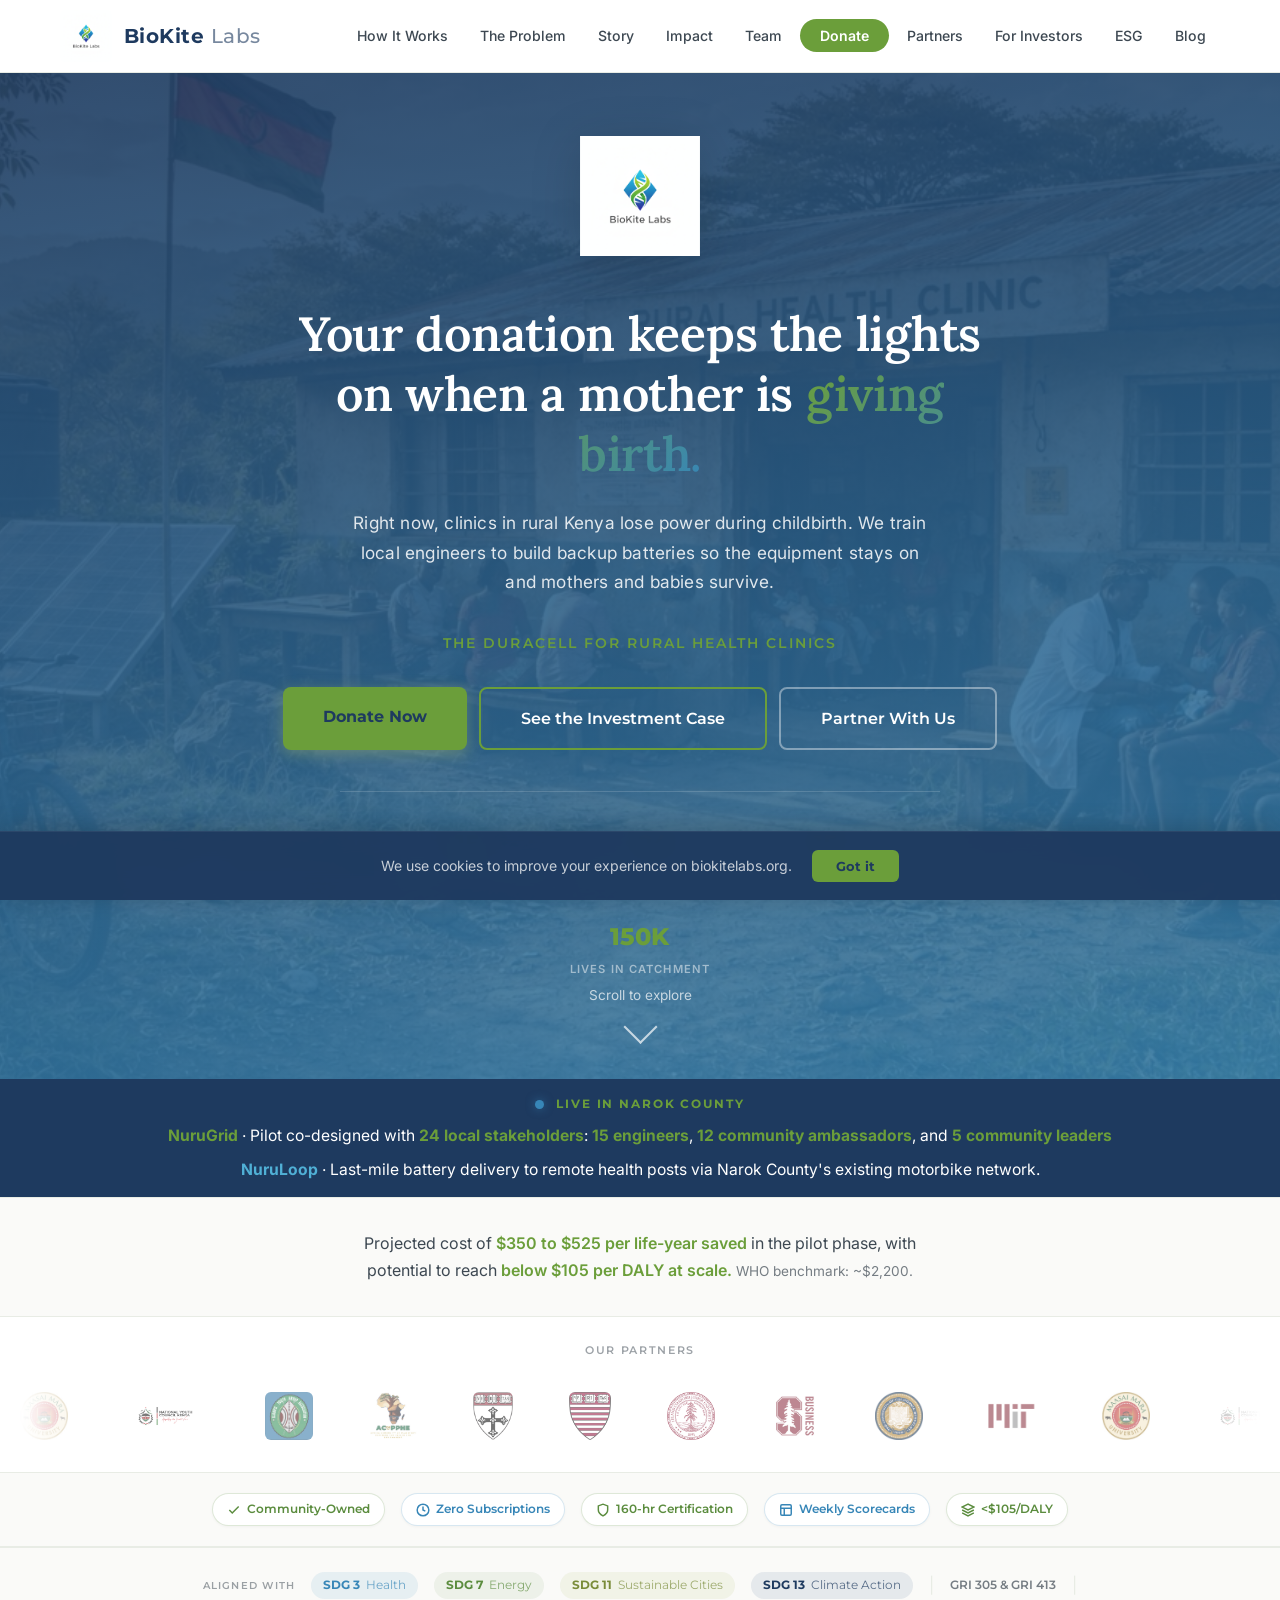
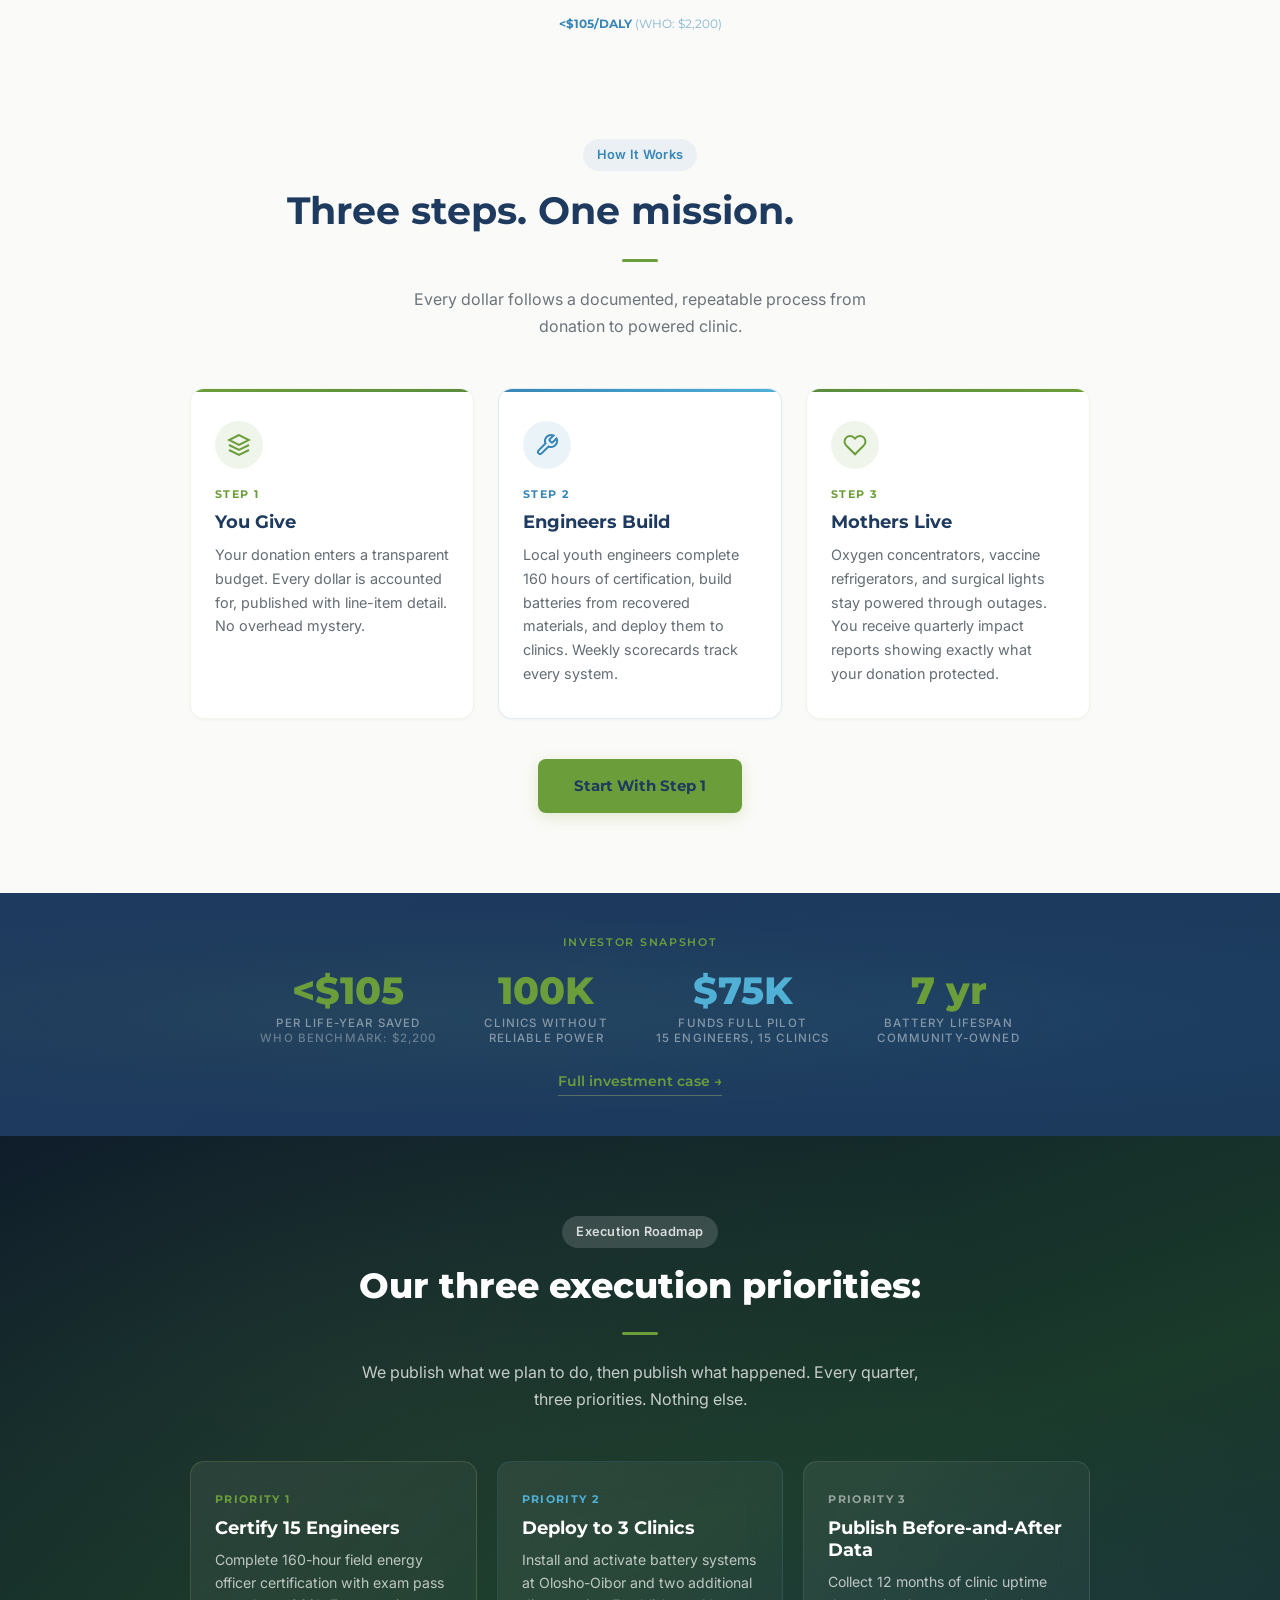
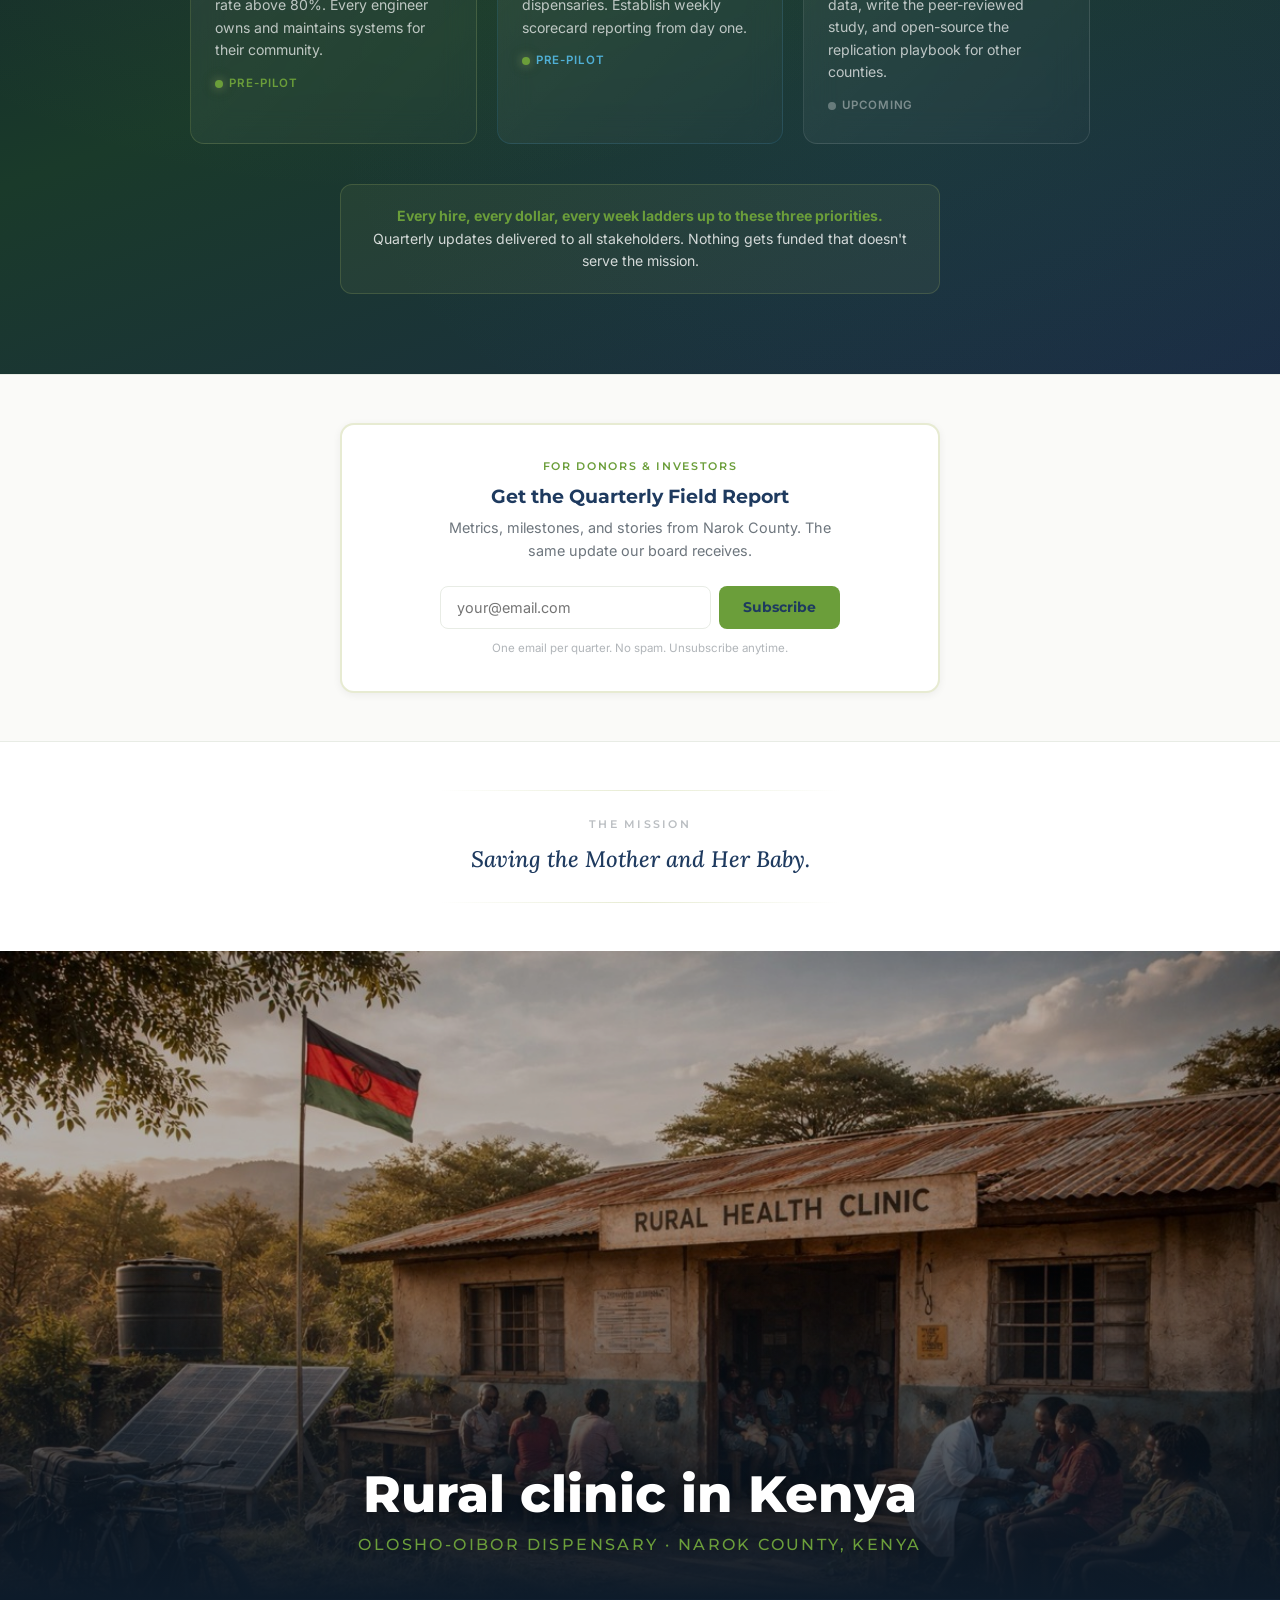
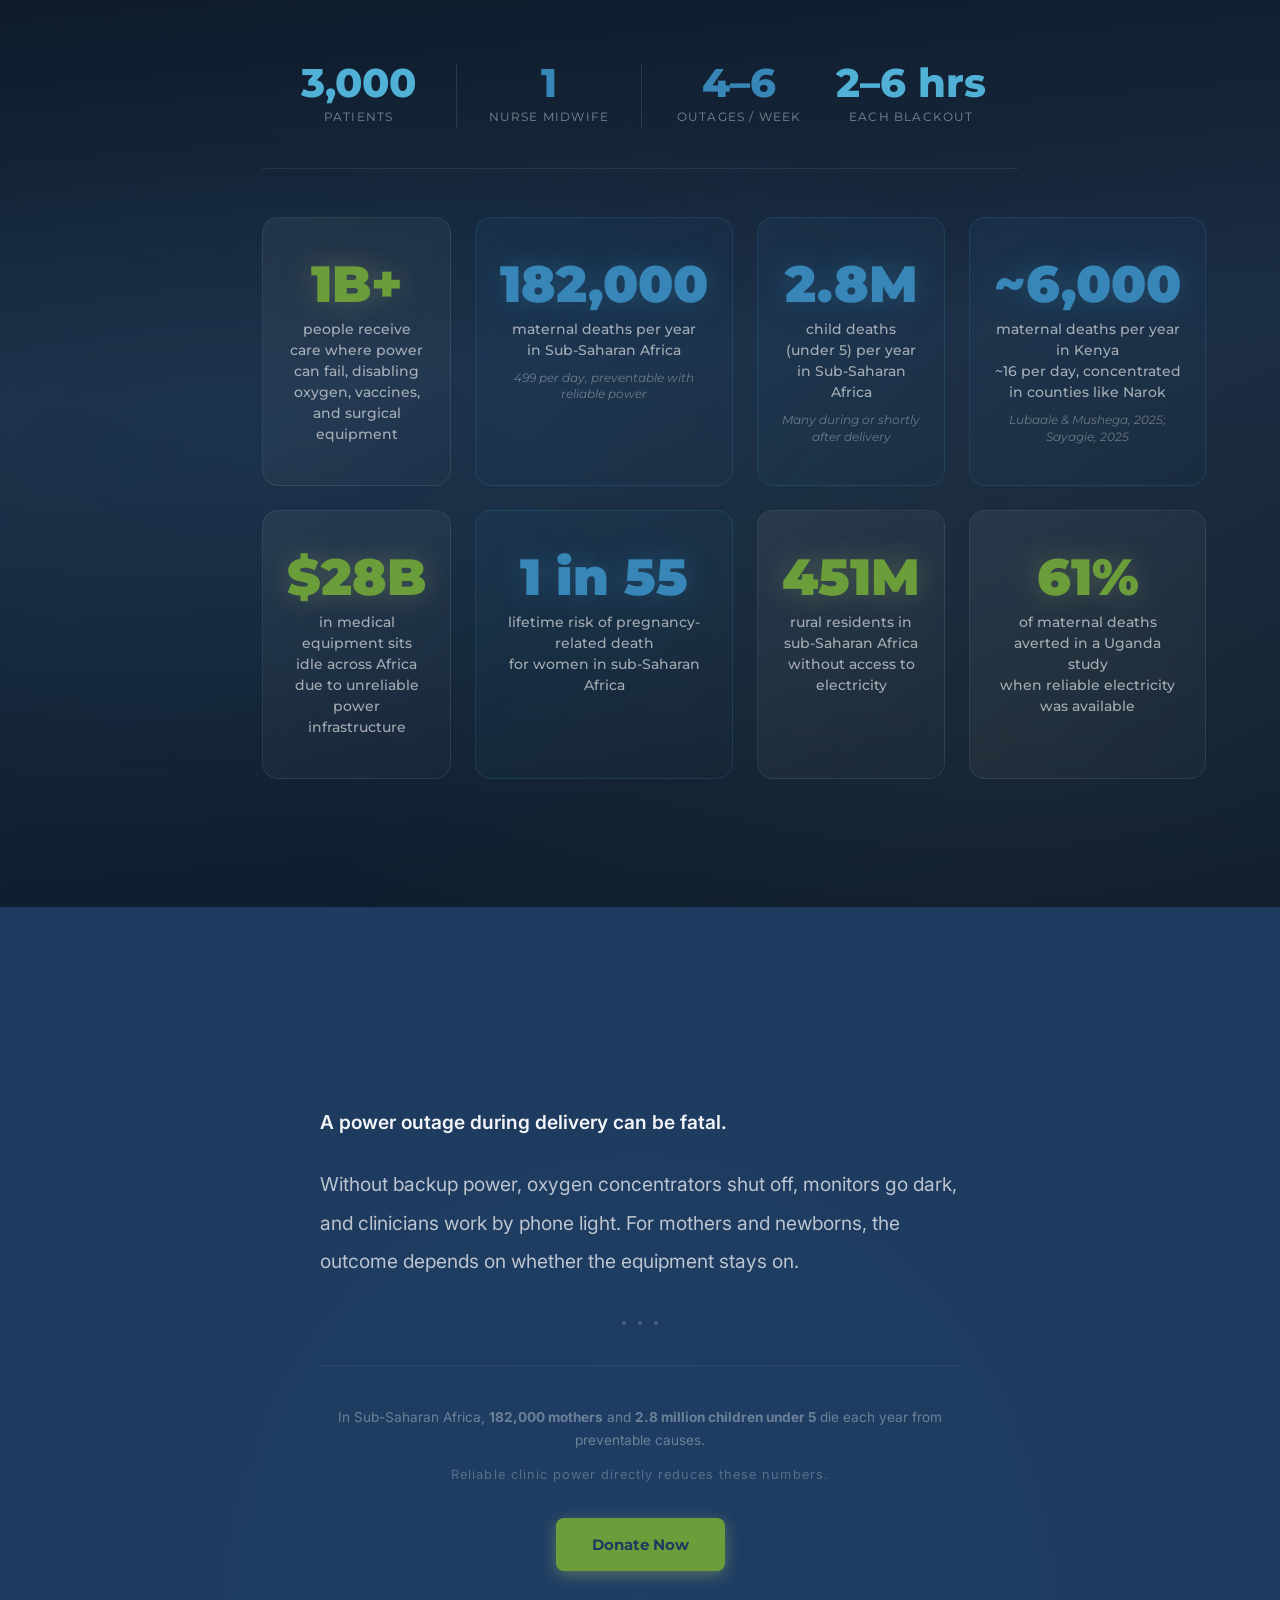
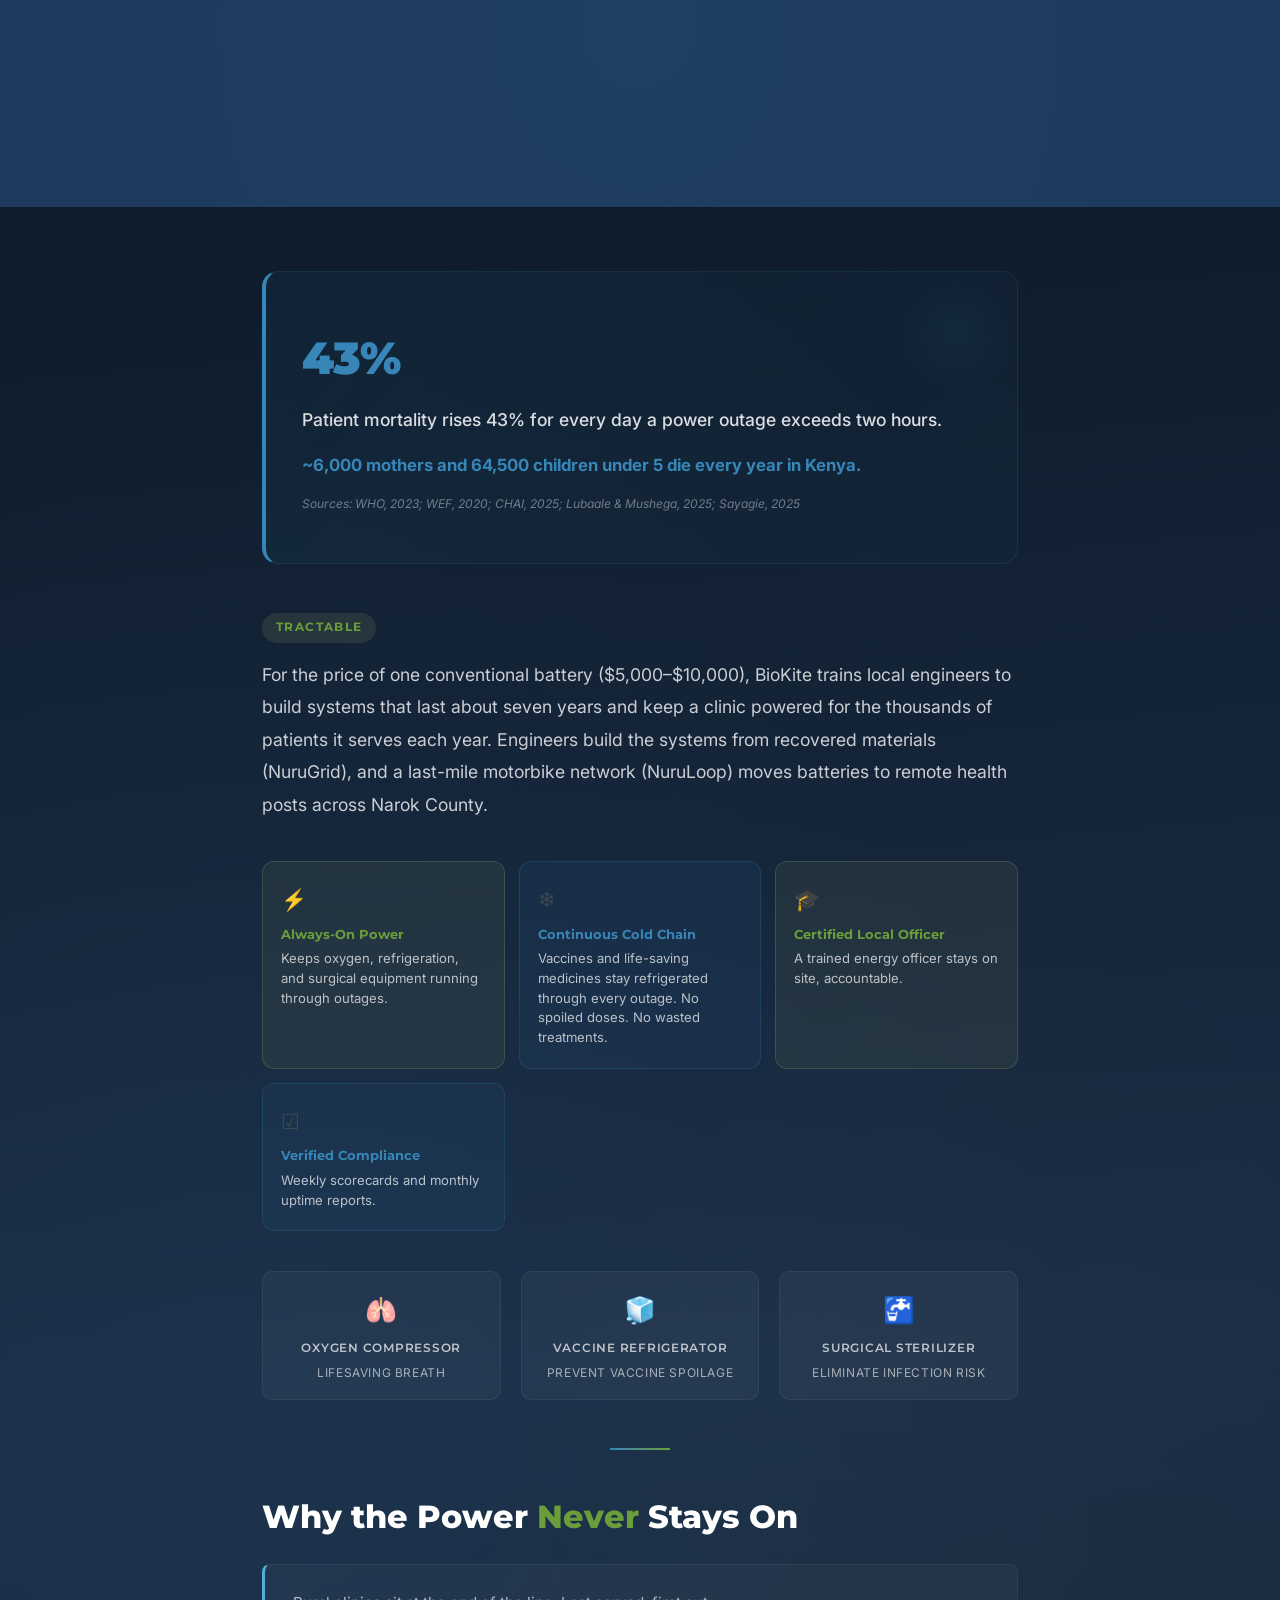
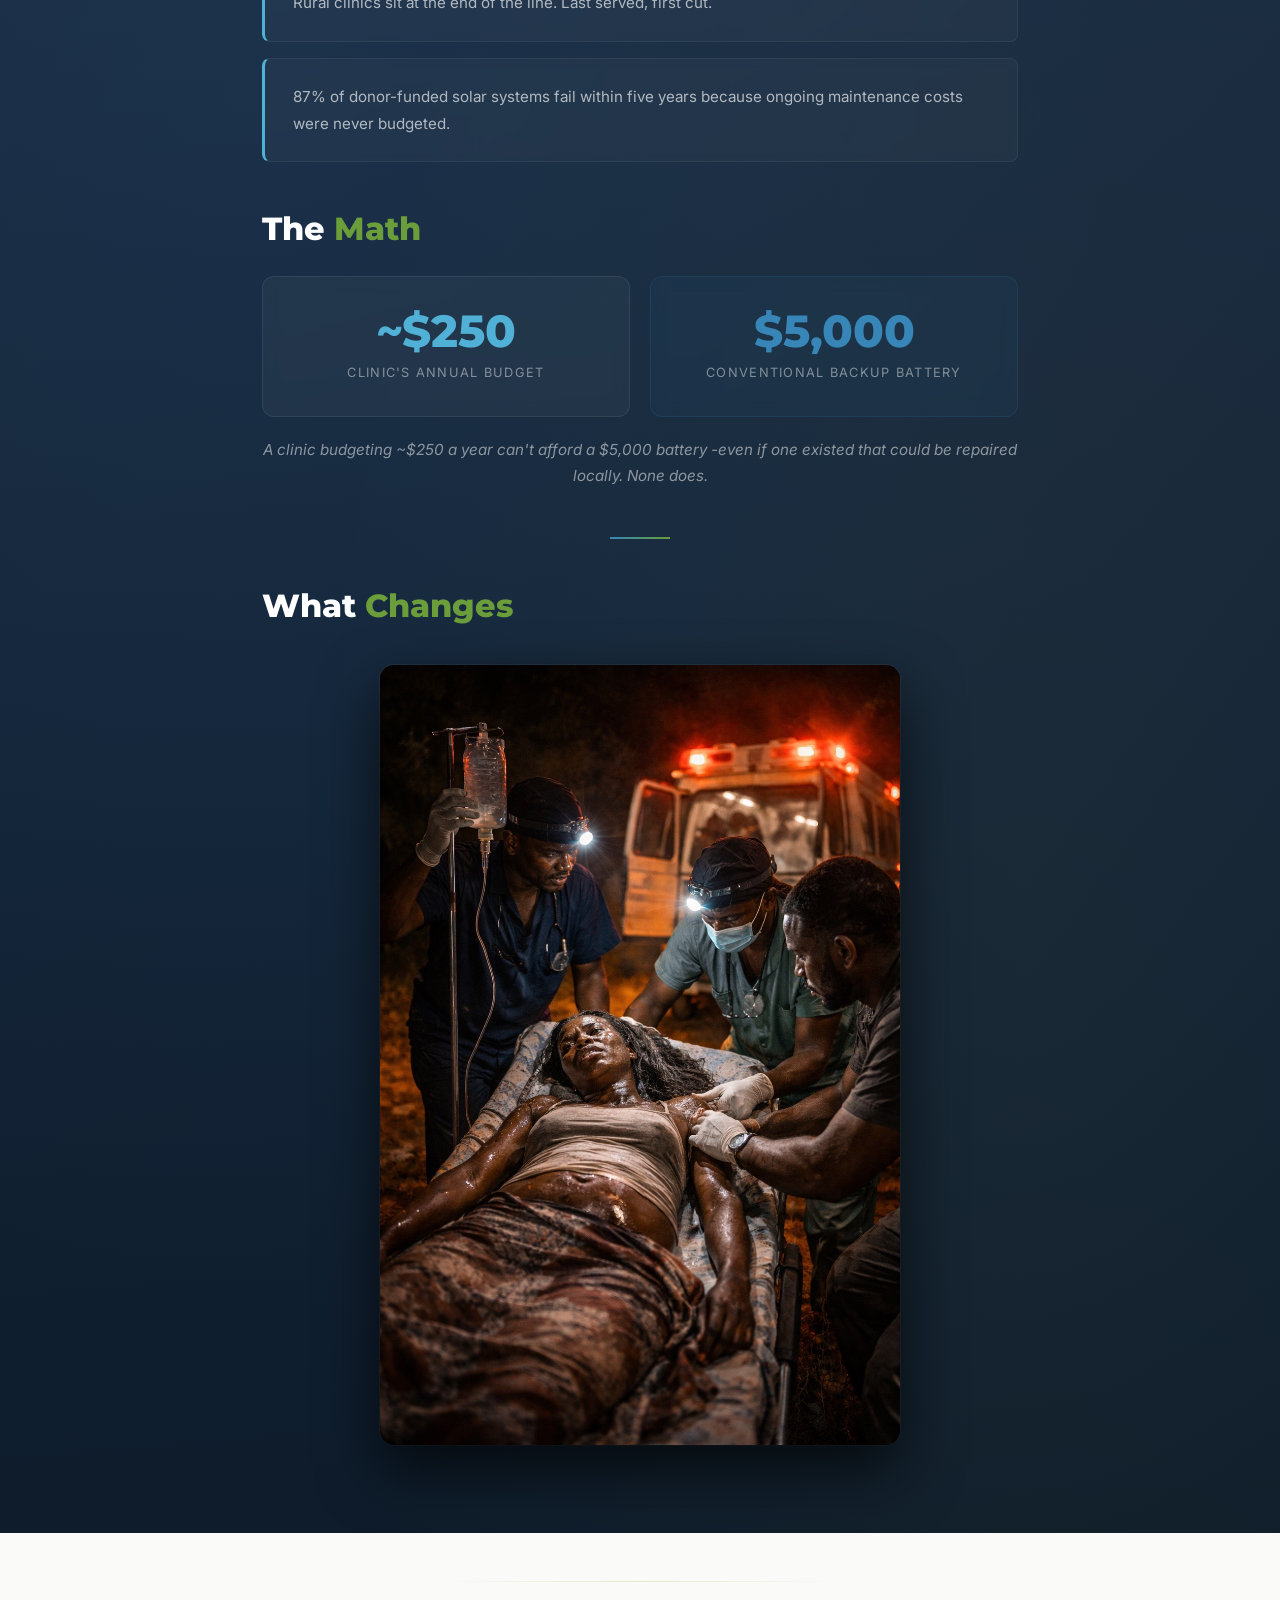
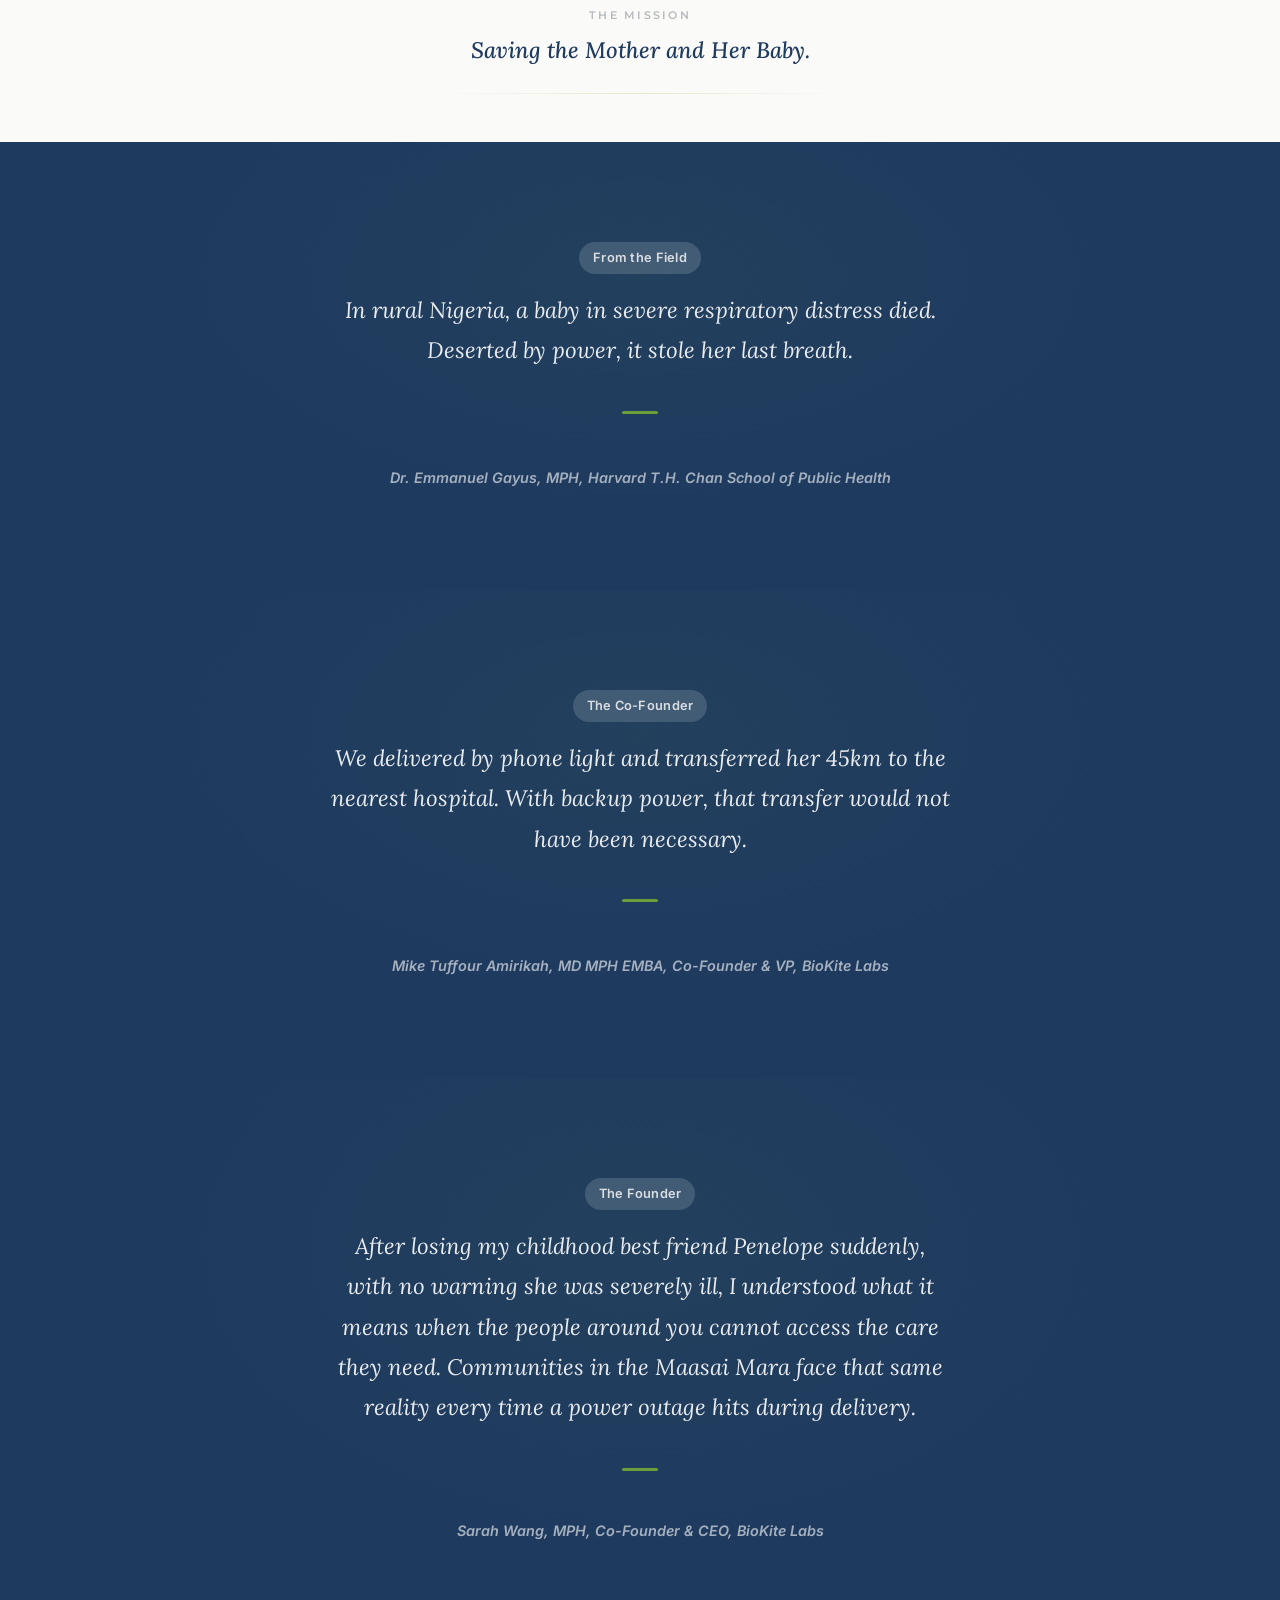
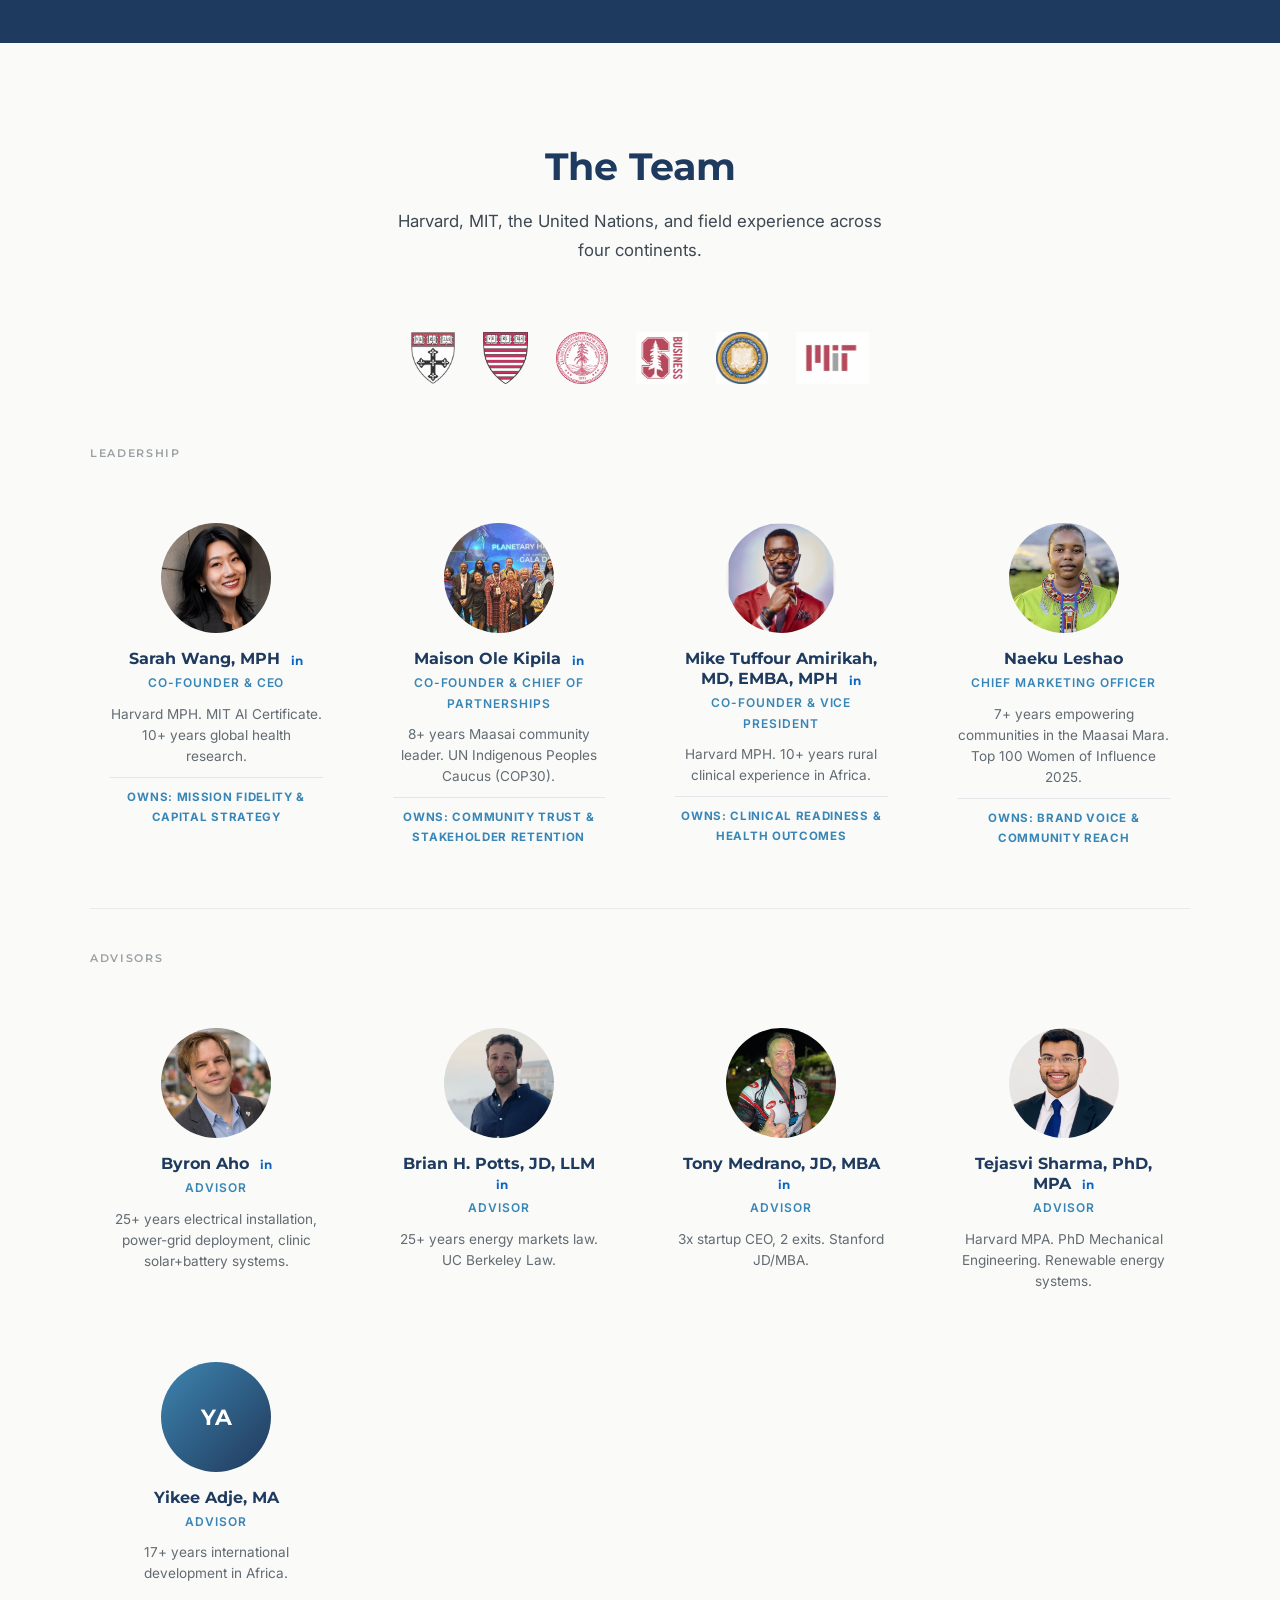
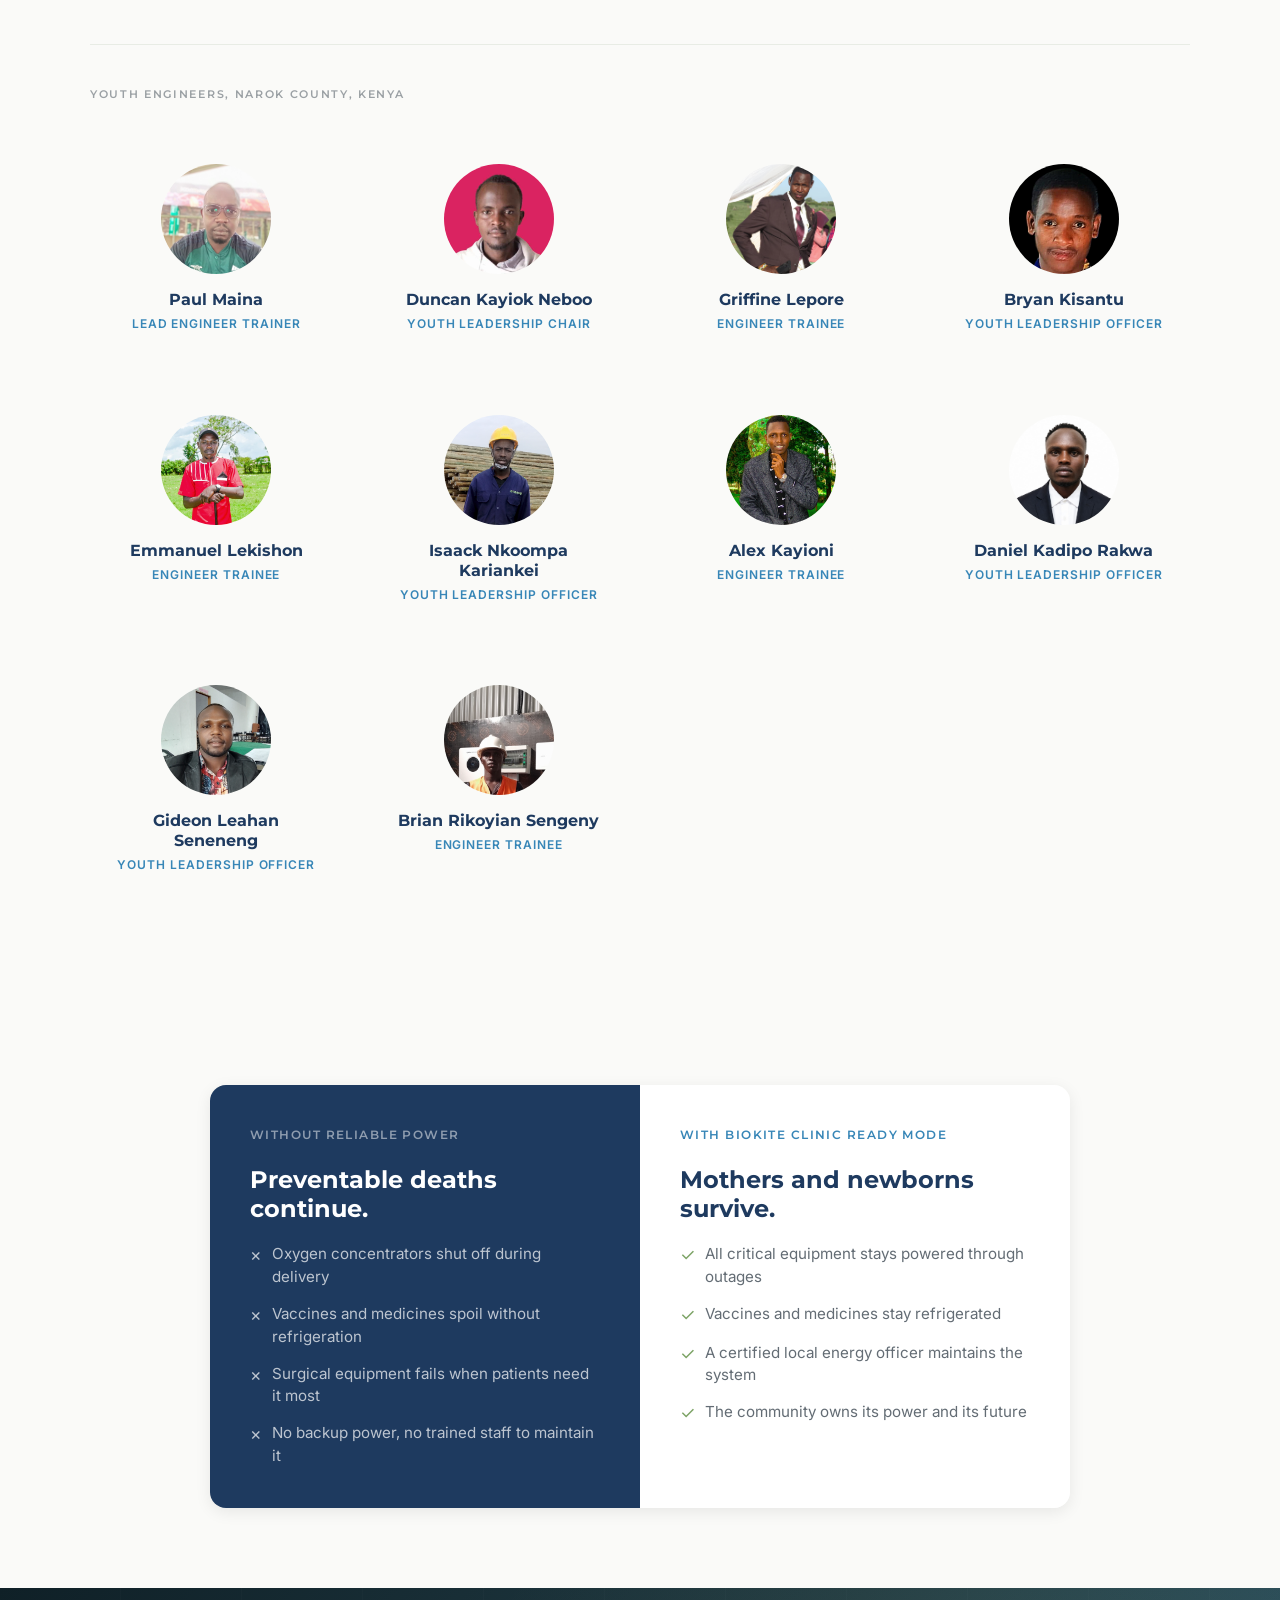
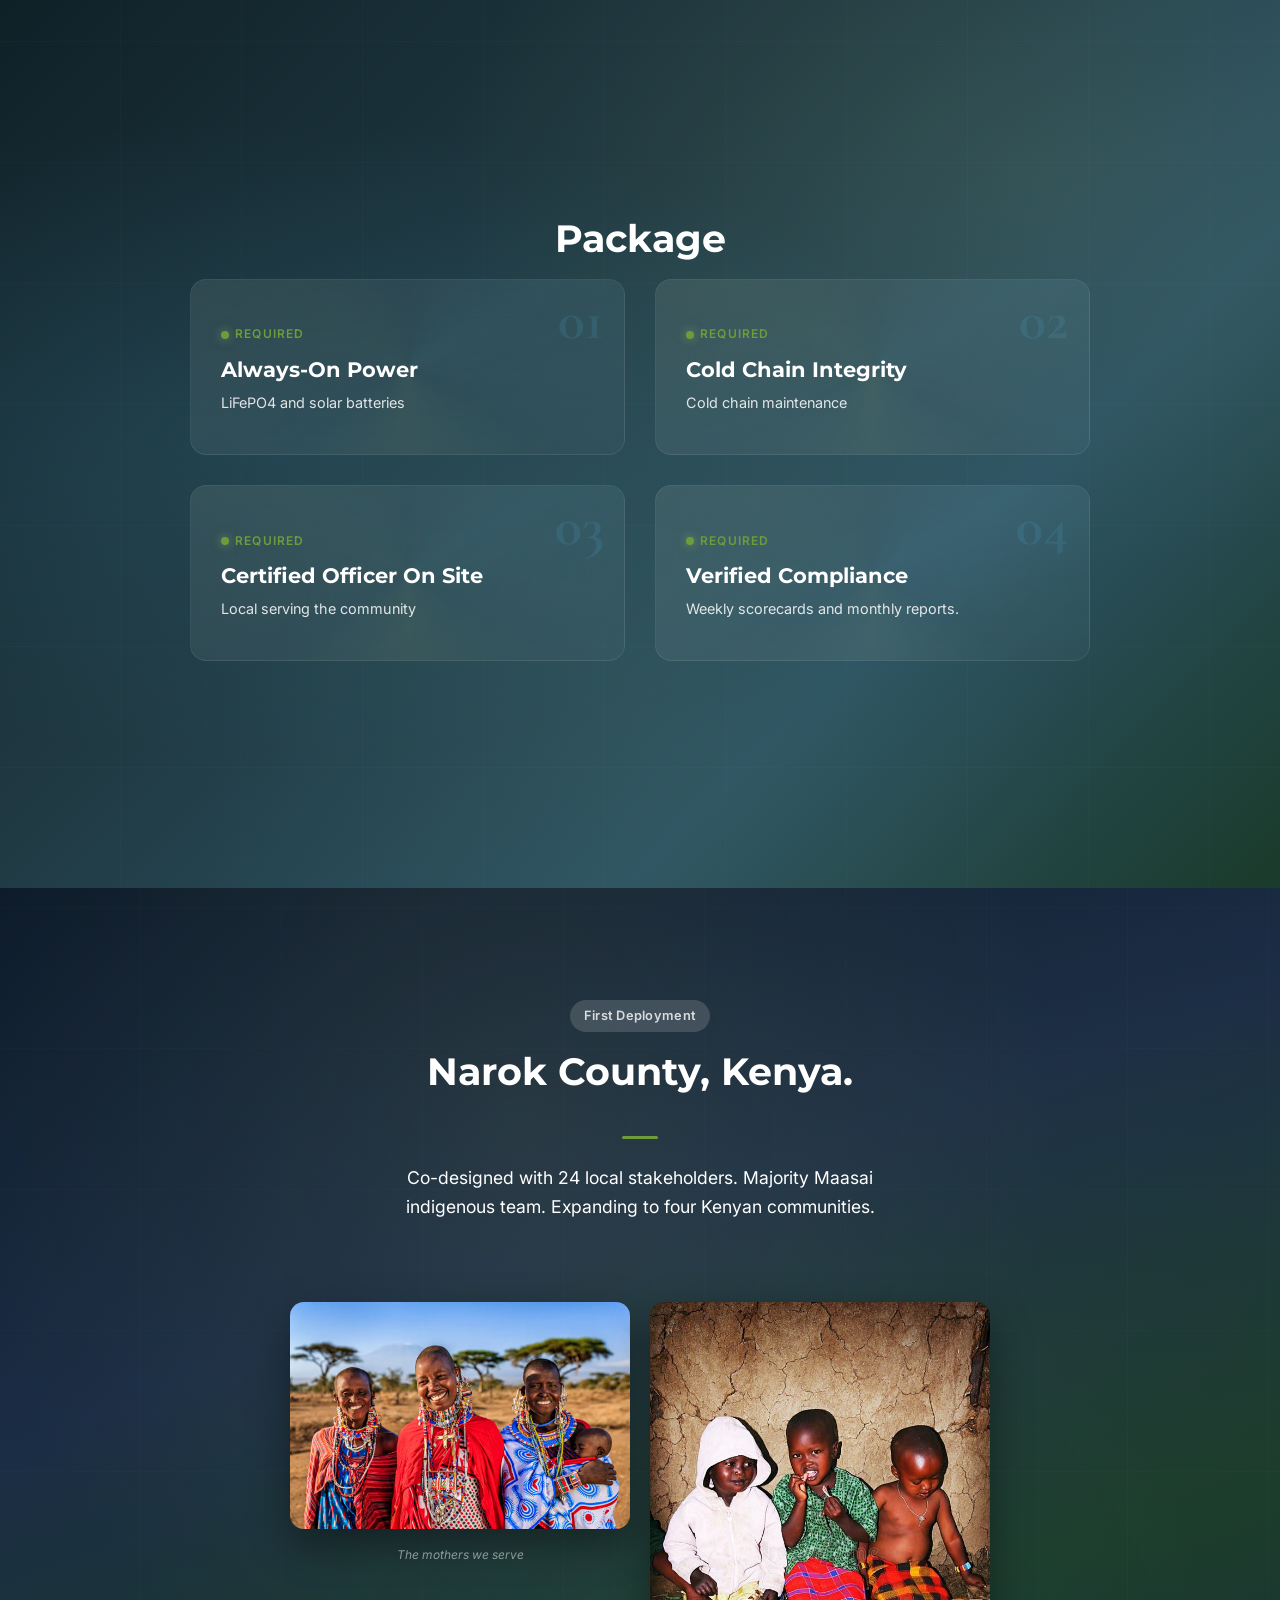
==== commit 9fe06f07: "Rewrite hero hooks across all pages for clarity and curiosity Apply hook framework: topic clarity + " ====
--- a/index.html
+++ b/index.html
@@ -660,11 +660,11 @@
         </div>
         <div class="hero-bg"></div>
         <div class="hero-logo reveal"><img src="logo.png" alt="BioKite Labs" fetchpriority="high"></div>
-        <p class="reveal" style="font-family: 'Montserrat', sans-serif; font-size: 0.85rem; font-weight: 600; letter-spacing: 0.15em; text-transform: uppercase; color: var(--lime-green); margin-bottom: 0.75rem;">The Duracell for Rural Health Clinics</p>
-        <h1 class="reveal reveal-delay-1">
-            Electricity determines whether mothers and newborns <span class="gradient-text">survive childbirth</span> in rural Africa.
+        <h1 class="reveal">
+            Your donation keeps the lights on when a mother is <span class="gradient-text">giving birth.</span>
         </h1>
-        <p class="hero-descriptor reveal reveal-delay-2">We equip local African engineers to build batteries for hospitals so that mothers and babies survive childbirth during power outages.</p>
+        <p class="hero-descriptor reveal reveal-delay-1">Right now, clinics in rural Kenya lose power during childbirth. We train local engineers to build backup batteries so the equipment stays on and mothers and babies survive.</p>
+        <p class="reveal reveal-delay-1" style="font-family: 'Montserrat', sans-serif; font-size: 0.85rem; font-weight: 600; letter-spacing: 0.15em; text-transform: uppercase; color: var(--lime-green); margin-top: 0.75rem;">The Duracell for Rural Health Clinics</p>
         <div class="reveal reveal-delay-2" style="margin-top: 2rem; display: flex; gap: 12px; justify-content: center; flex-wrap: wrap;">
             <a href="#donate" class="magnetic-btn glow-hover" style="display: inline-block; padding: 16px 40px; background: var(--lime-green); color: var(--deep-navy); font-family: 'Montserrat', sans-serif; font-size: 1rem; font-weight: 700; border-radius: 8px; text-decoration: none; transition: all 0.3s; box-shadow: 0 4px 15px rgba(175,190,106,0.4);">Donate Now</a>
             <a href="invest.html" class="magnetic-btn" style="display: inline-block; padding: 16px 40px; background: transparent; color: var(--white); font-family: 'Montserrat', sans-serif; font-size: 1rem; font-weight: 600; border-radius: 8px; text-decoration: none; border: 2px solid var(--lime-green); transition: all 0.3s;">See the Investment Case</a>
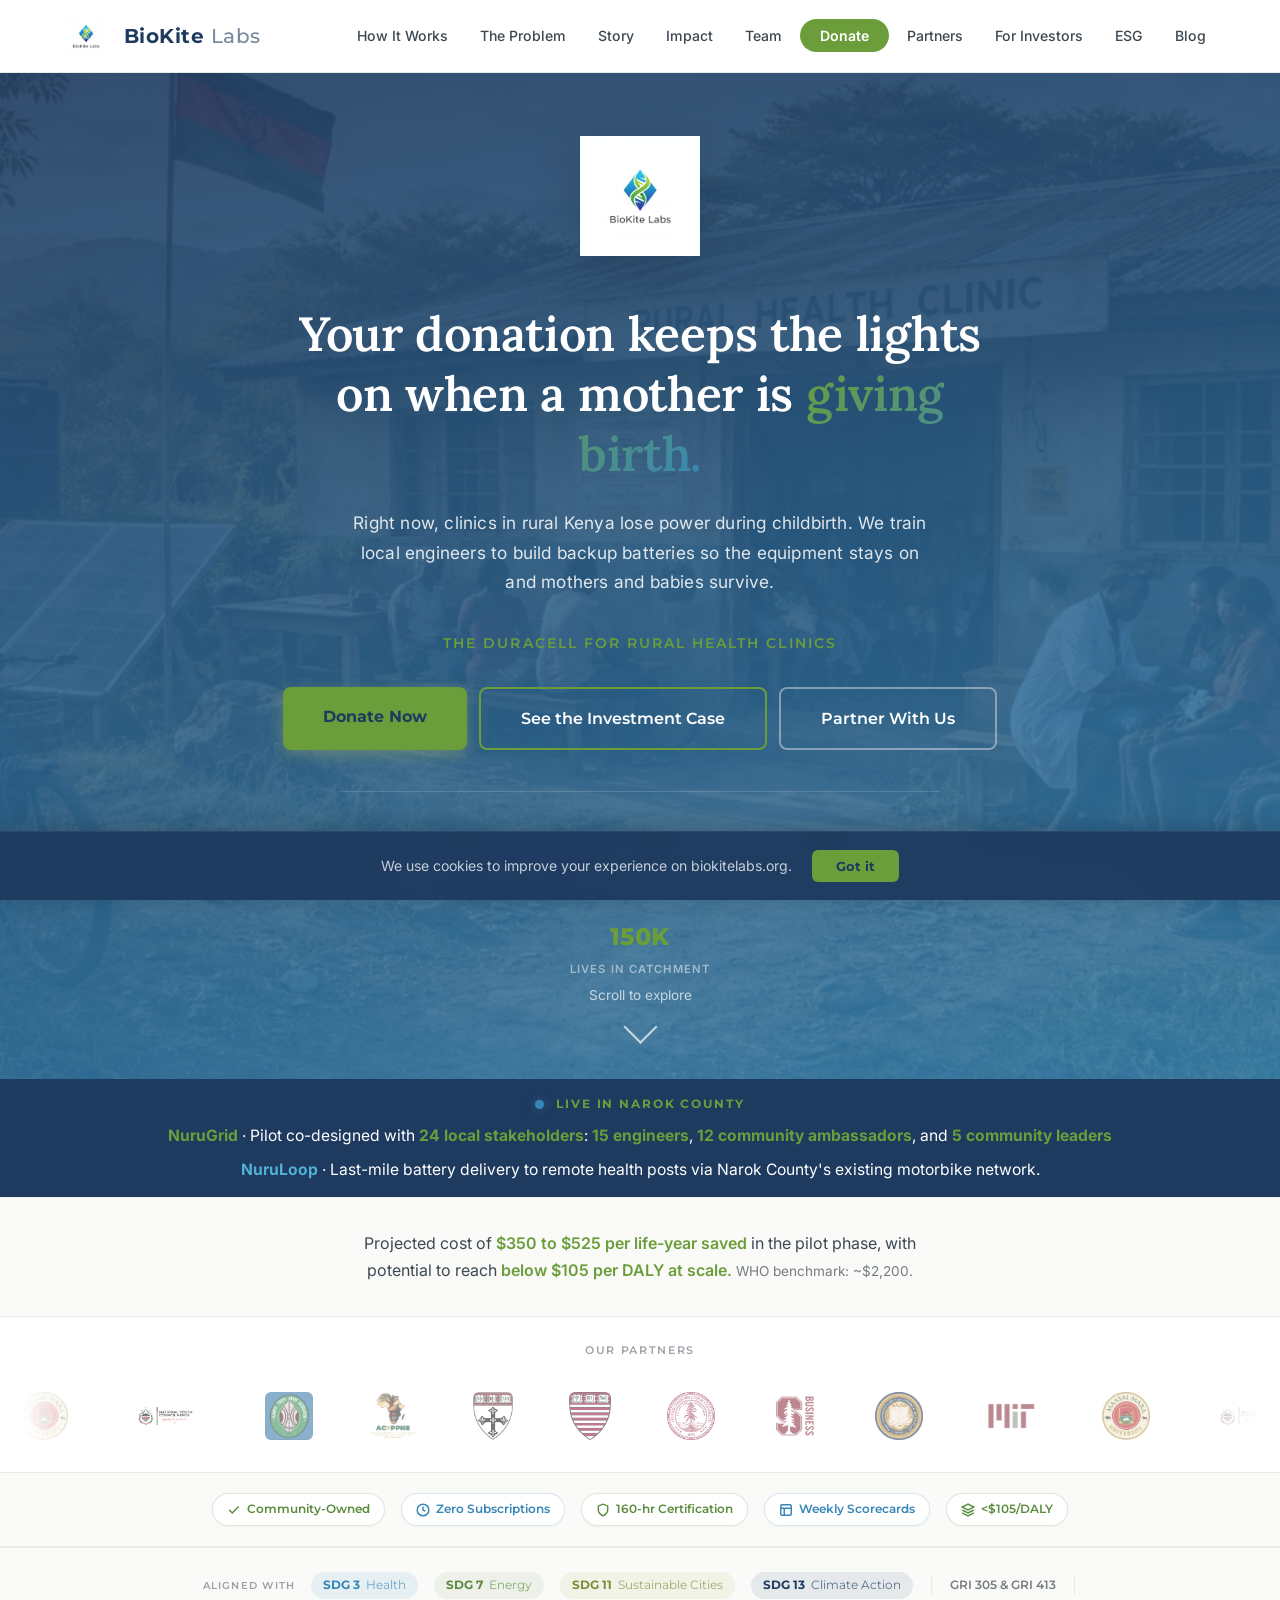
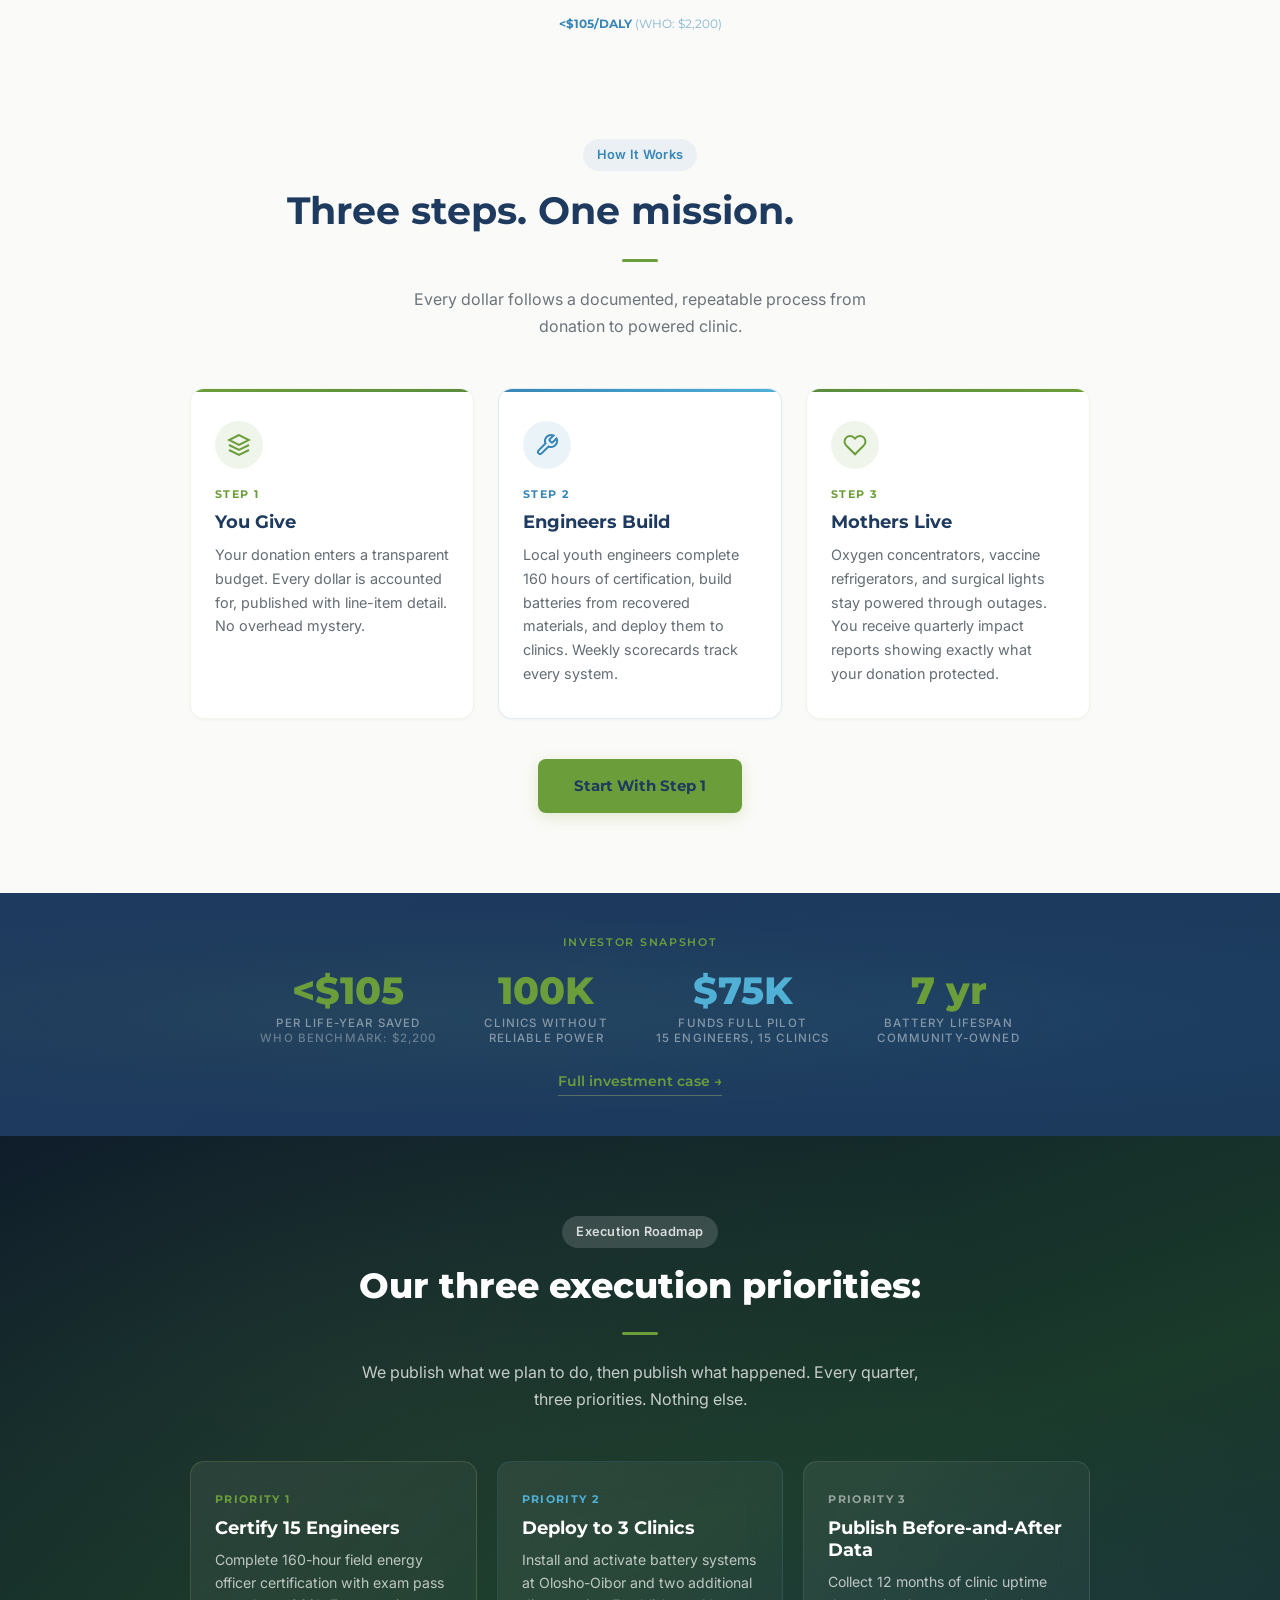
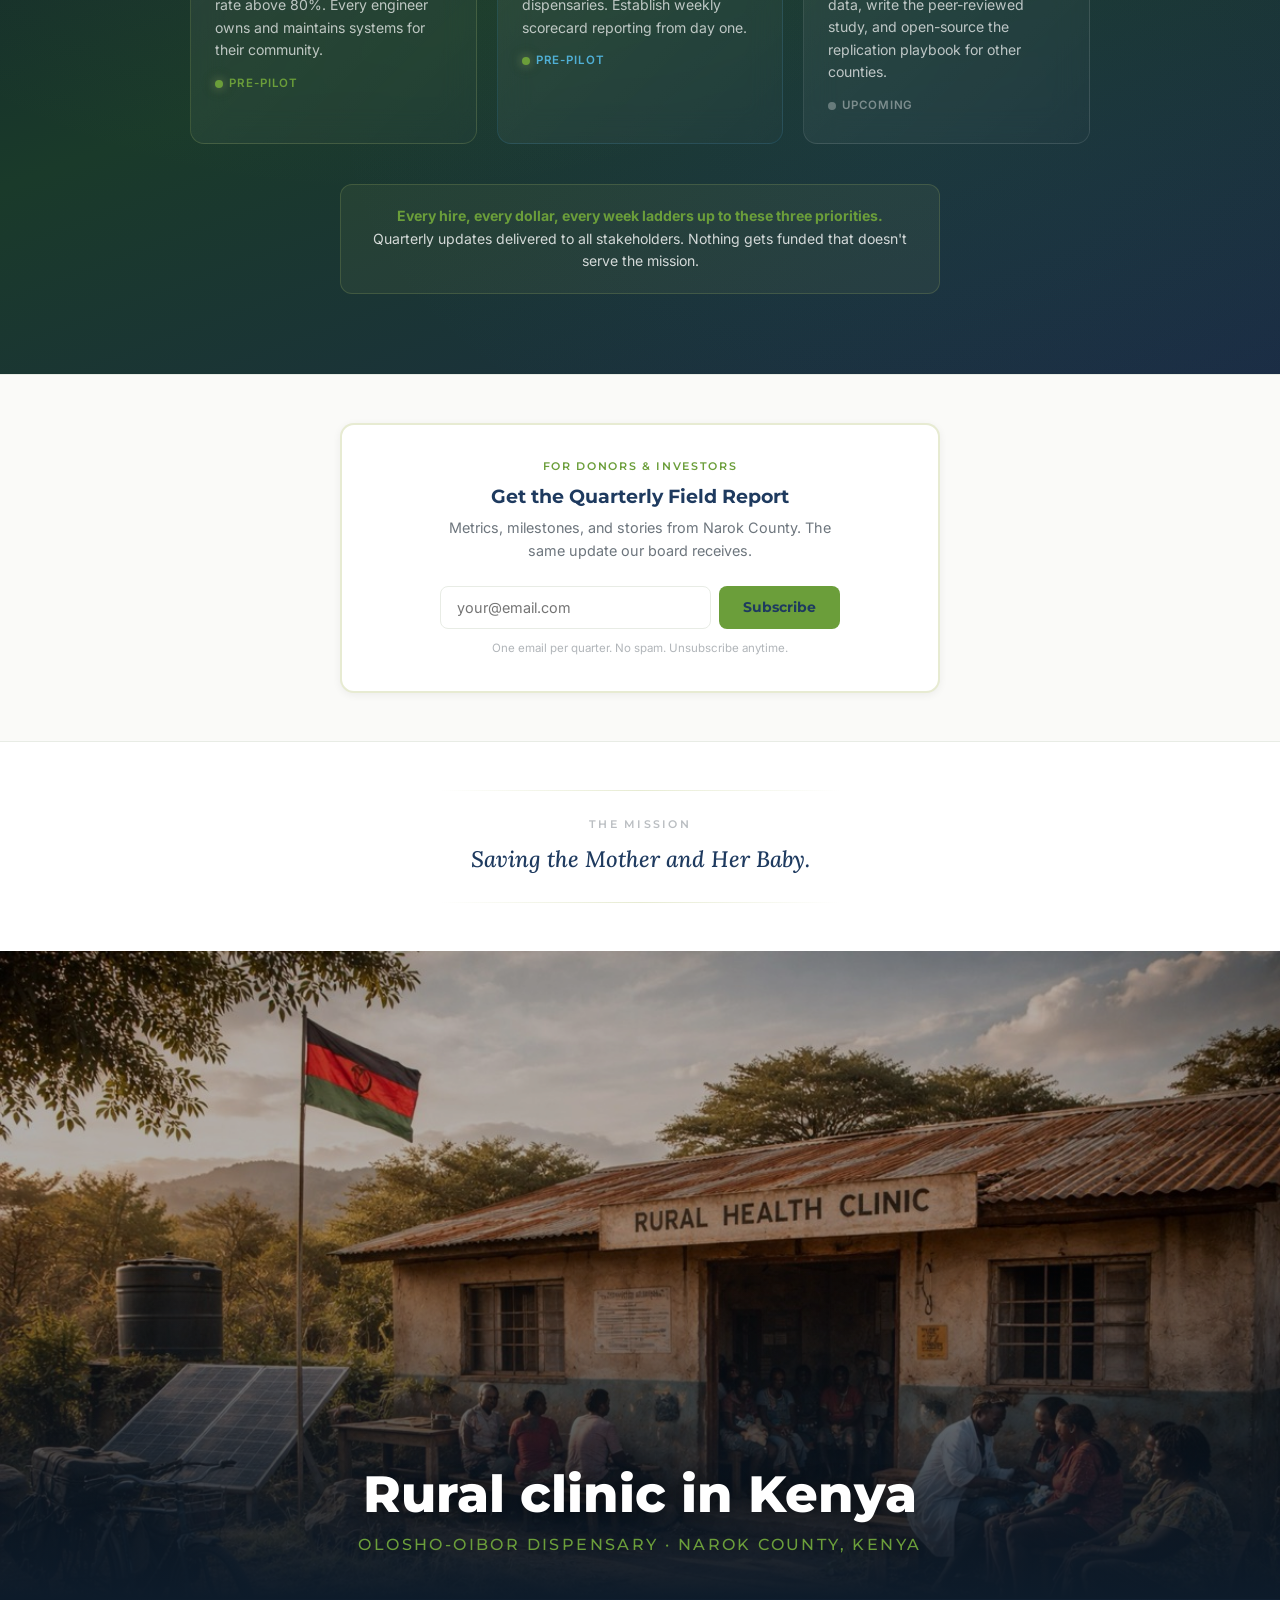
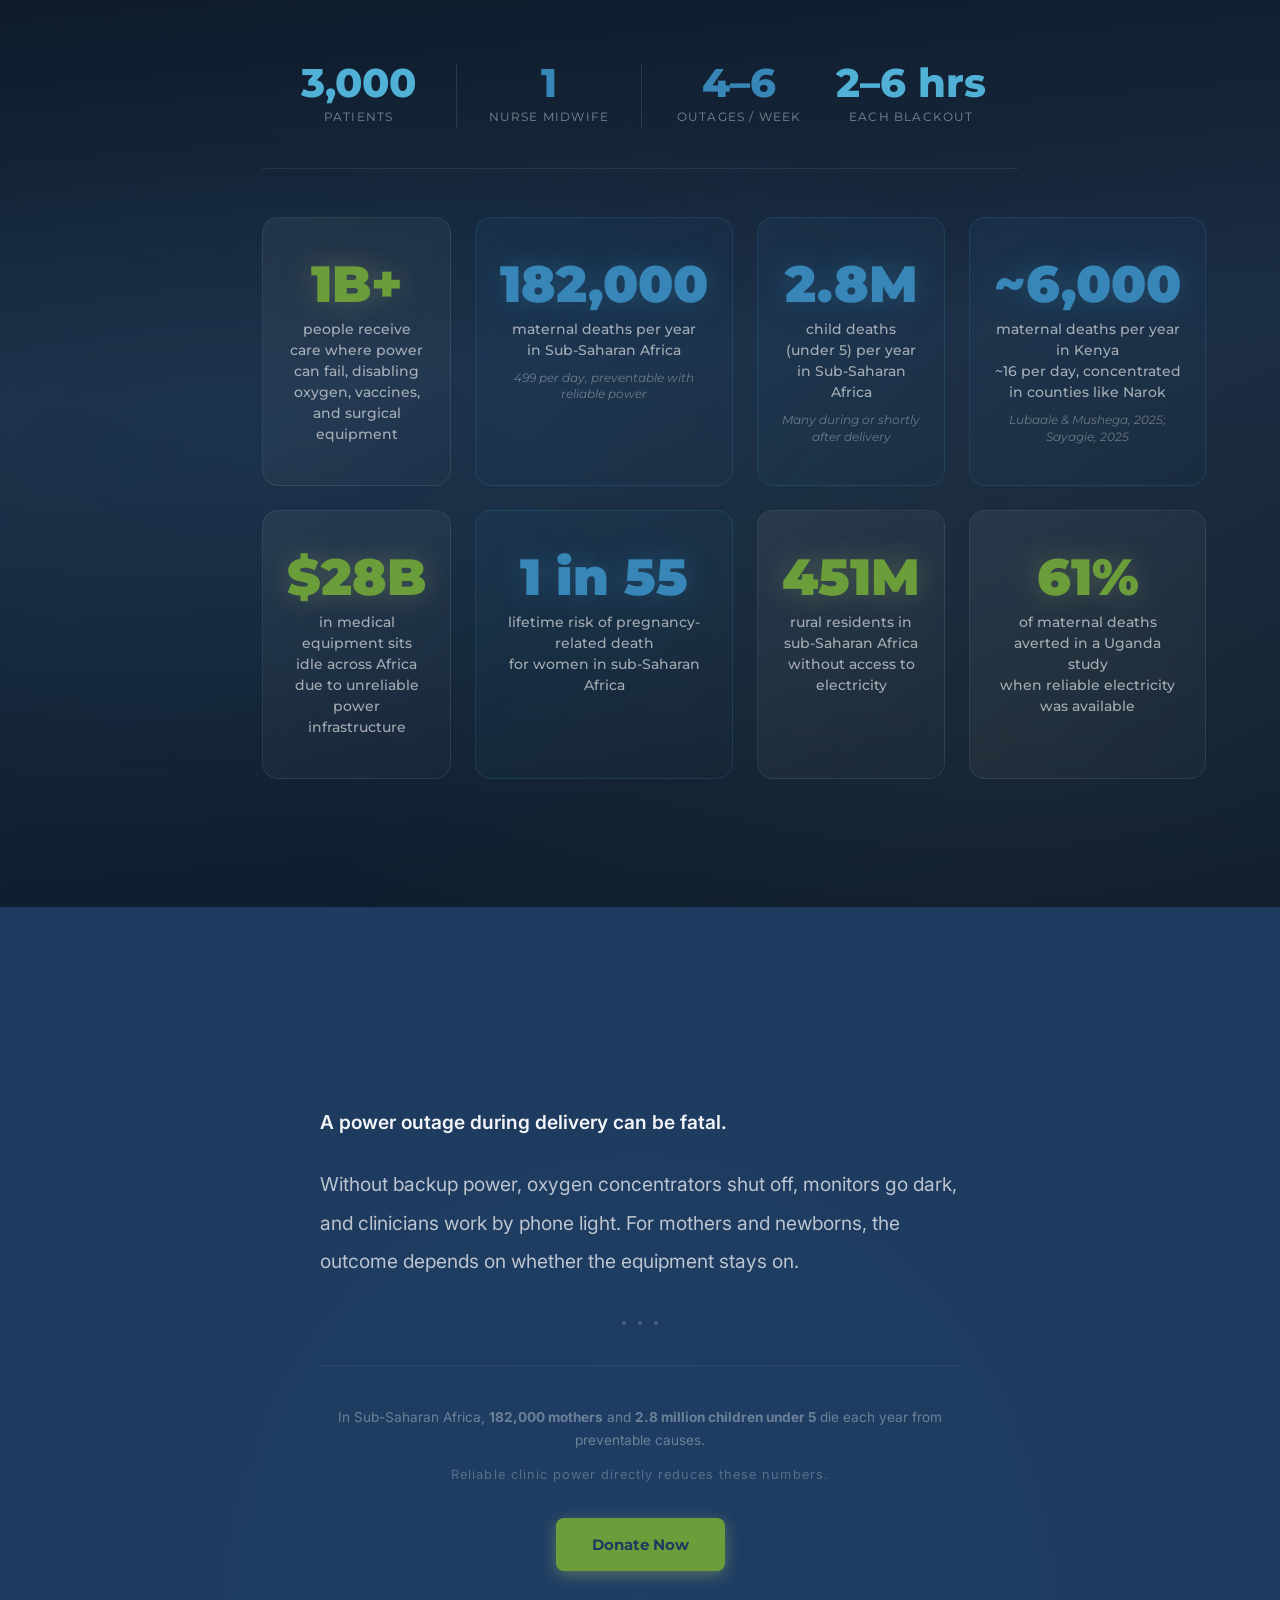
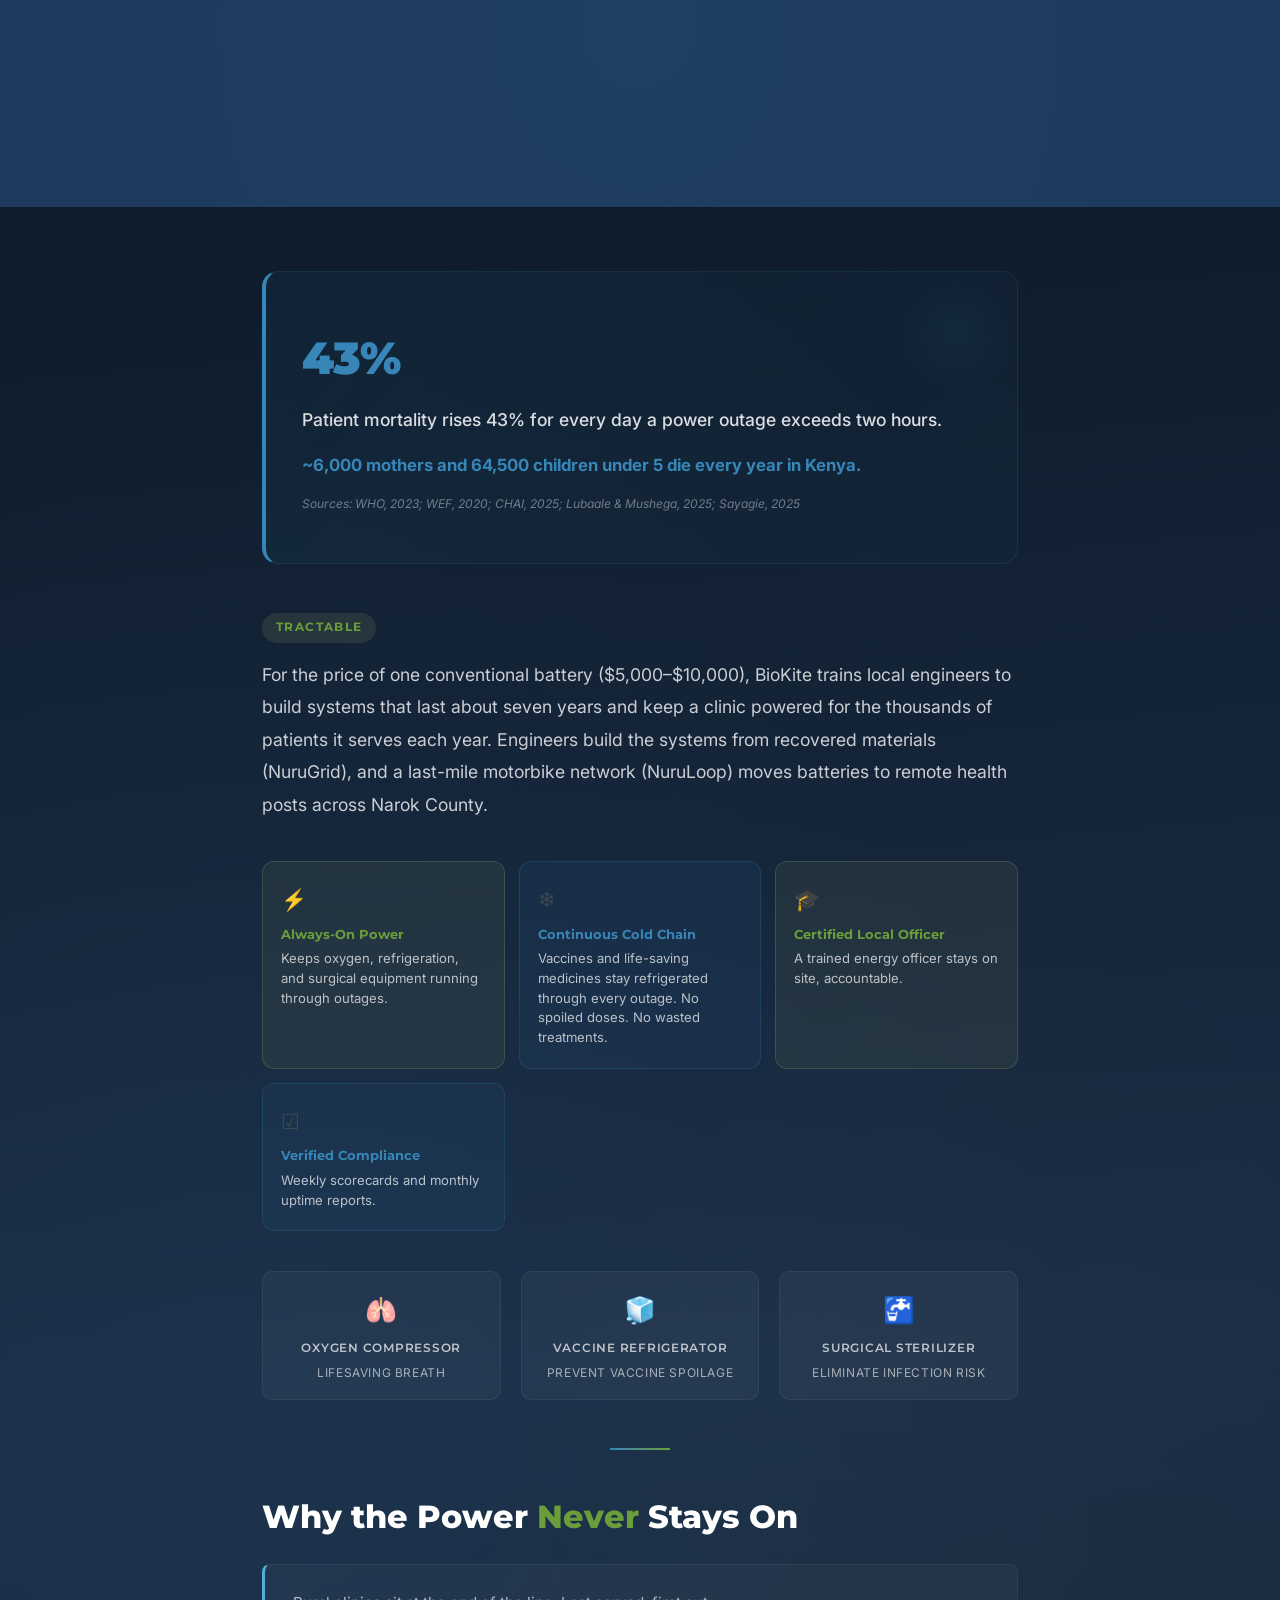
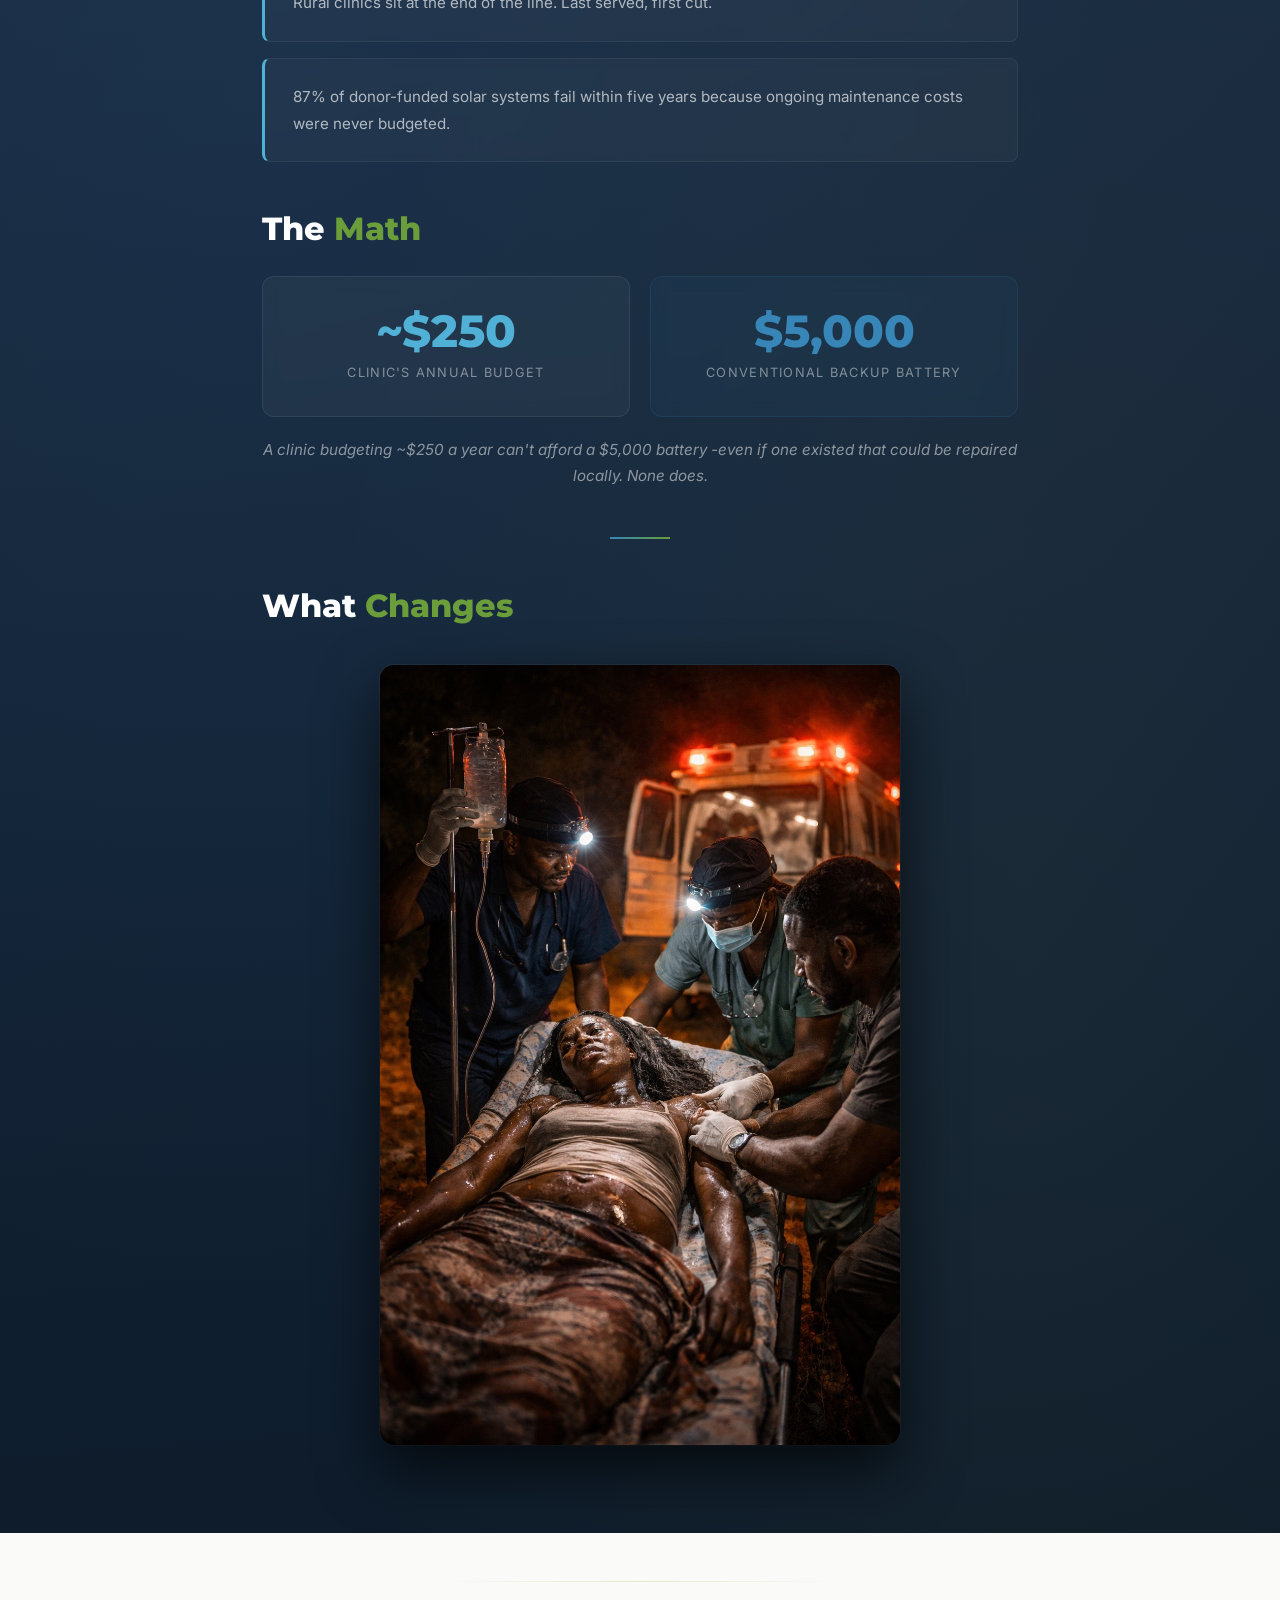
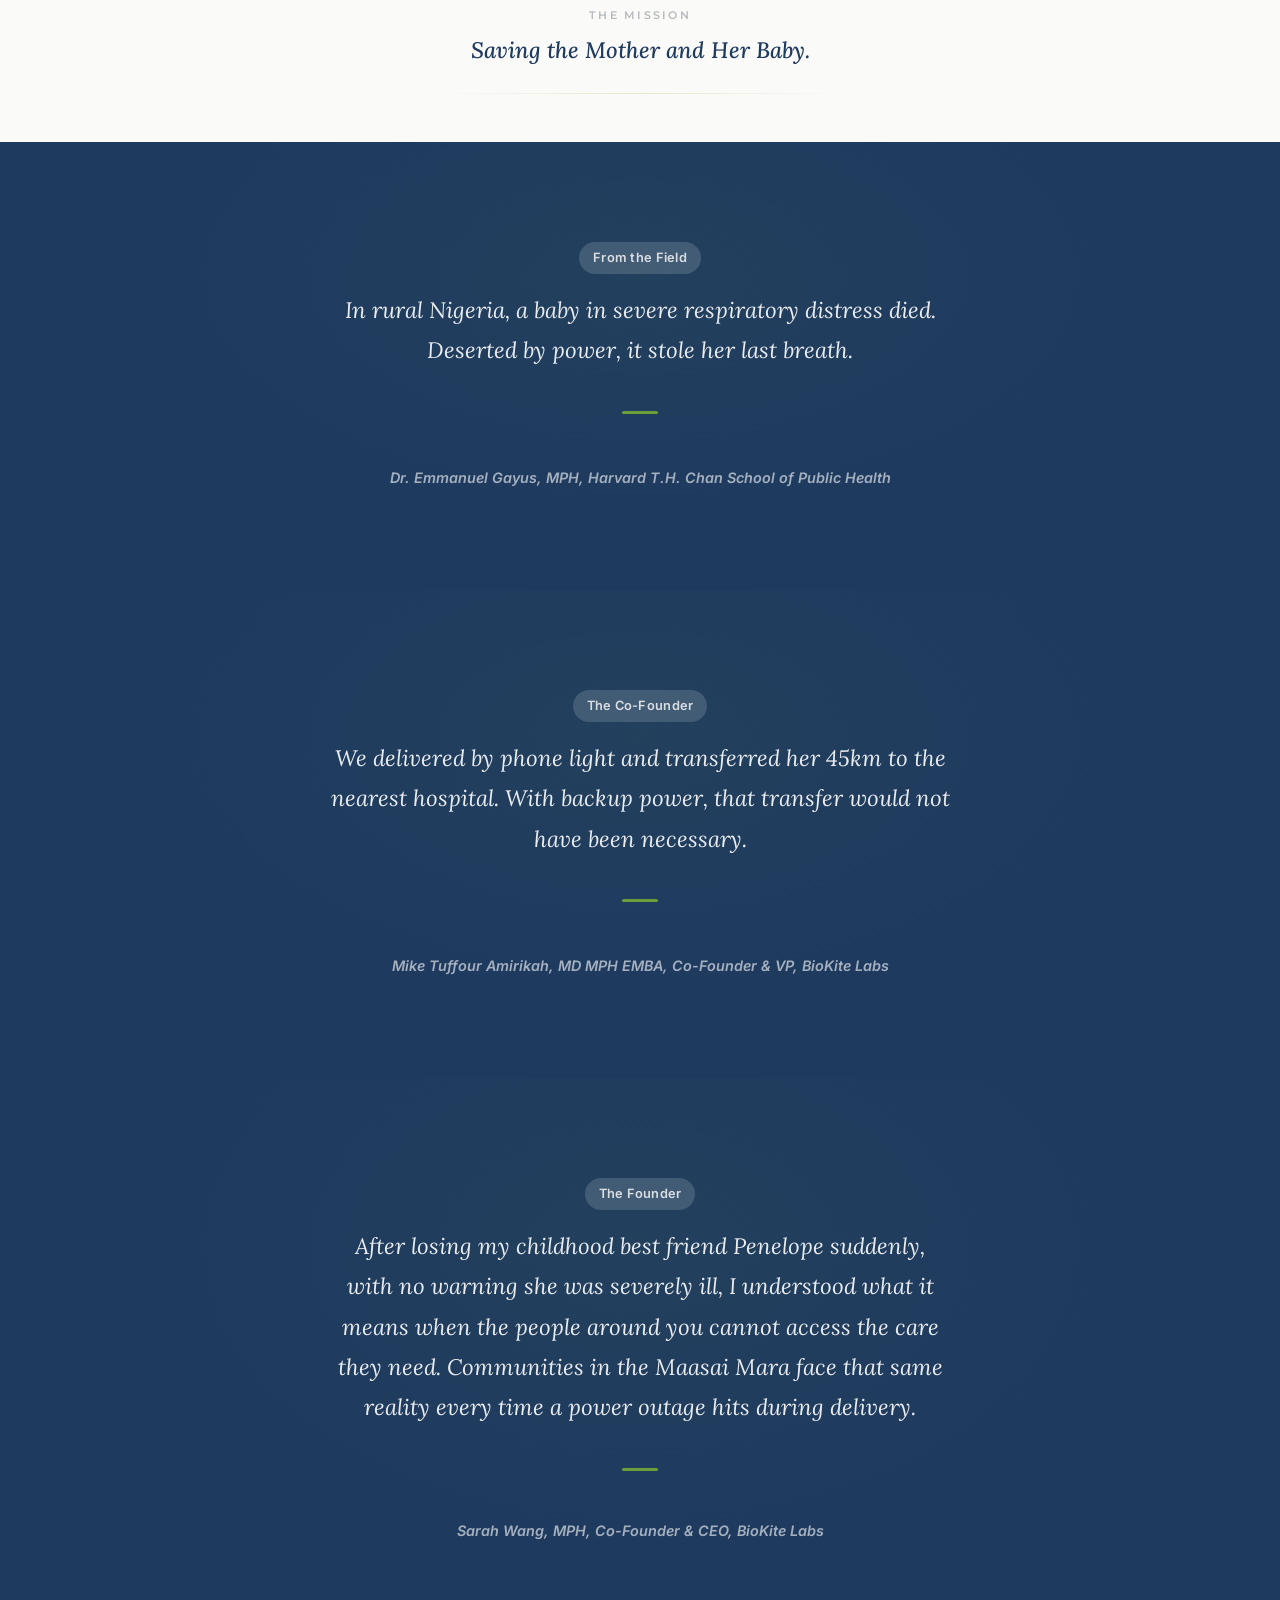
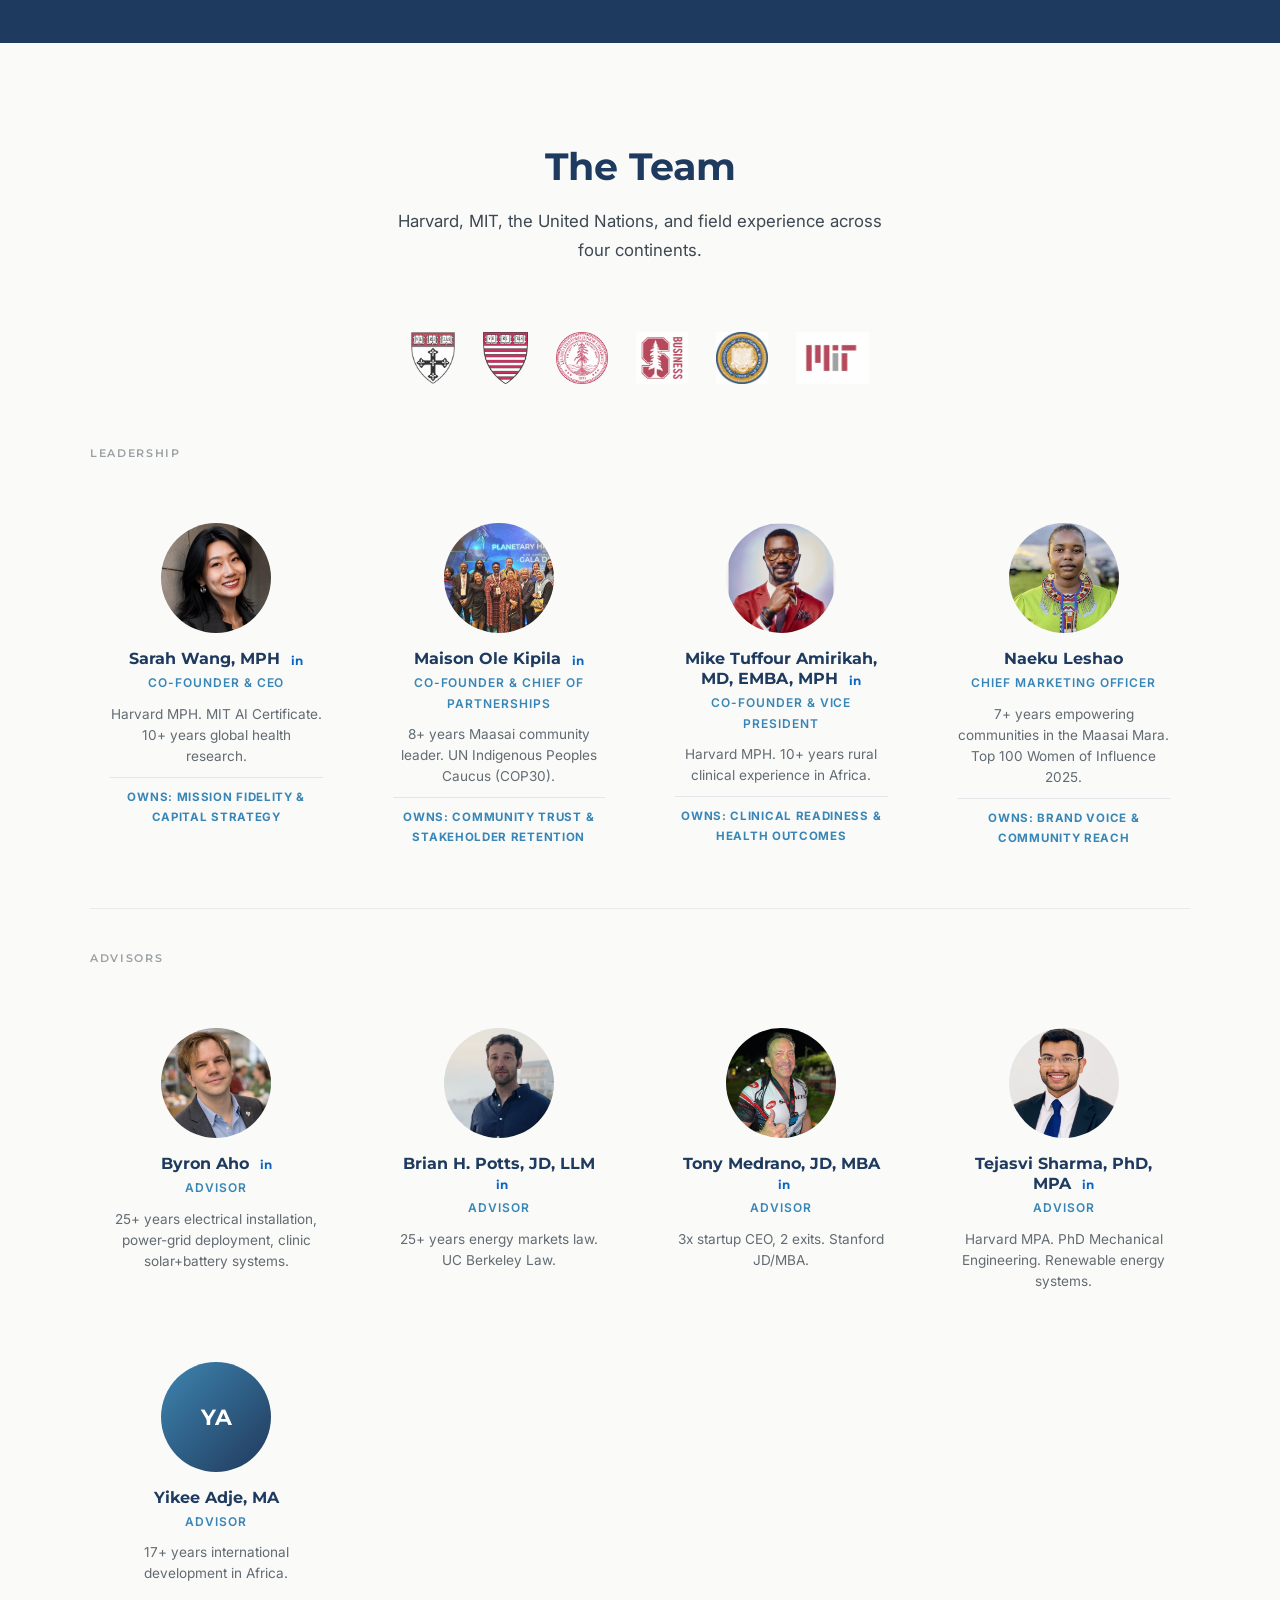
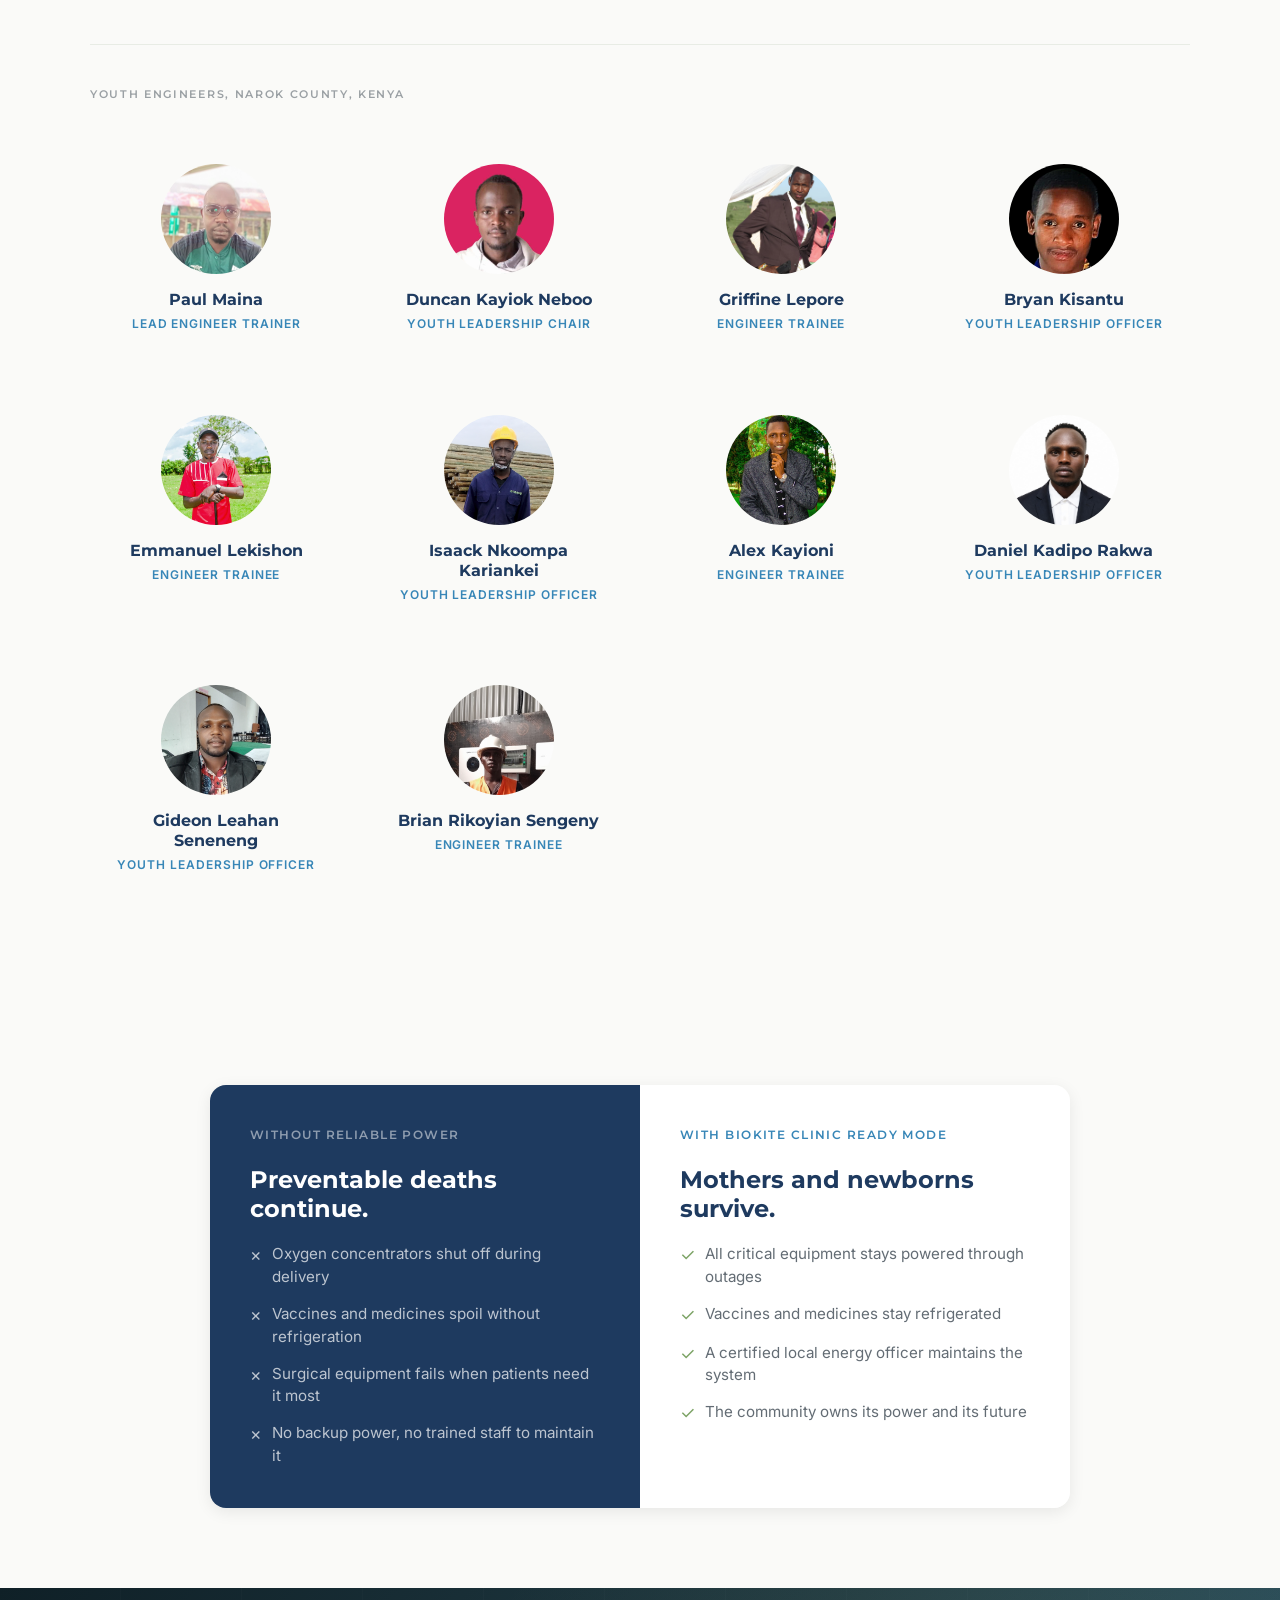
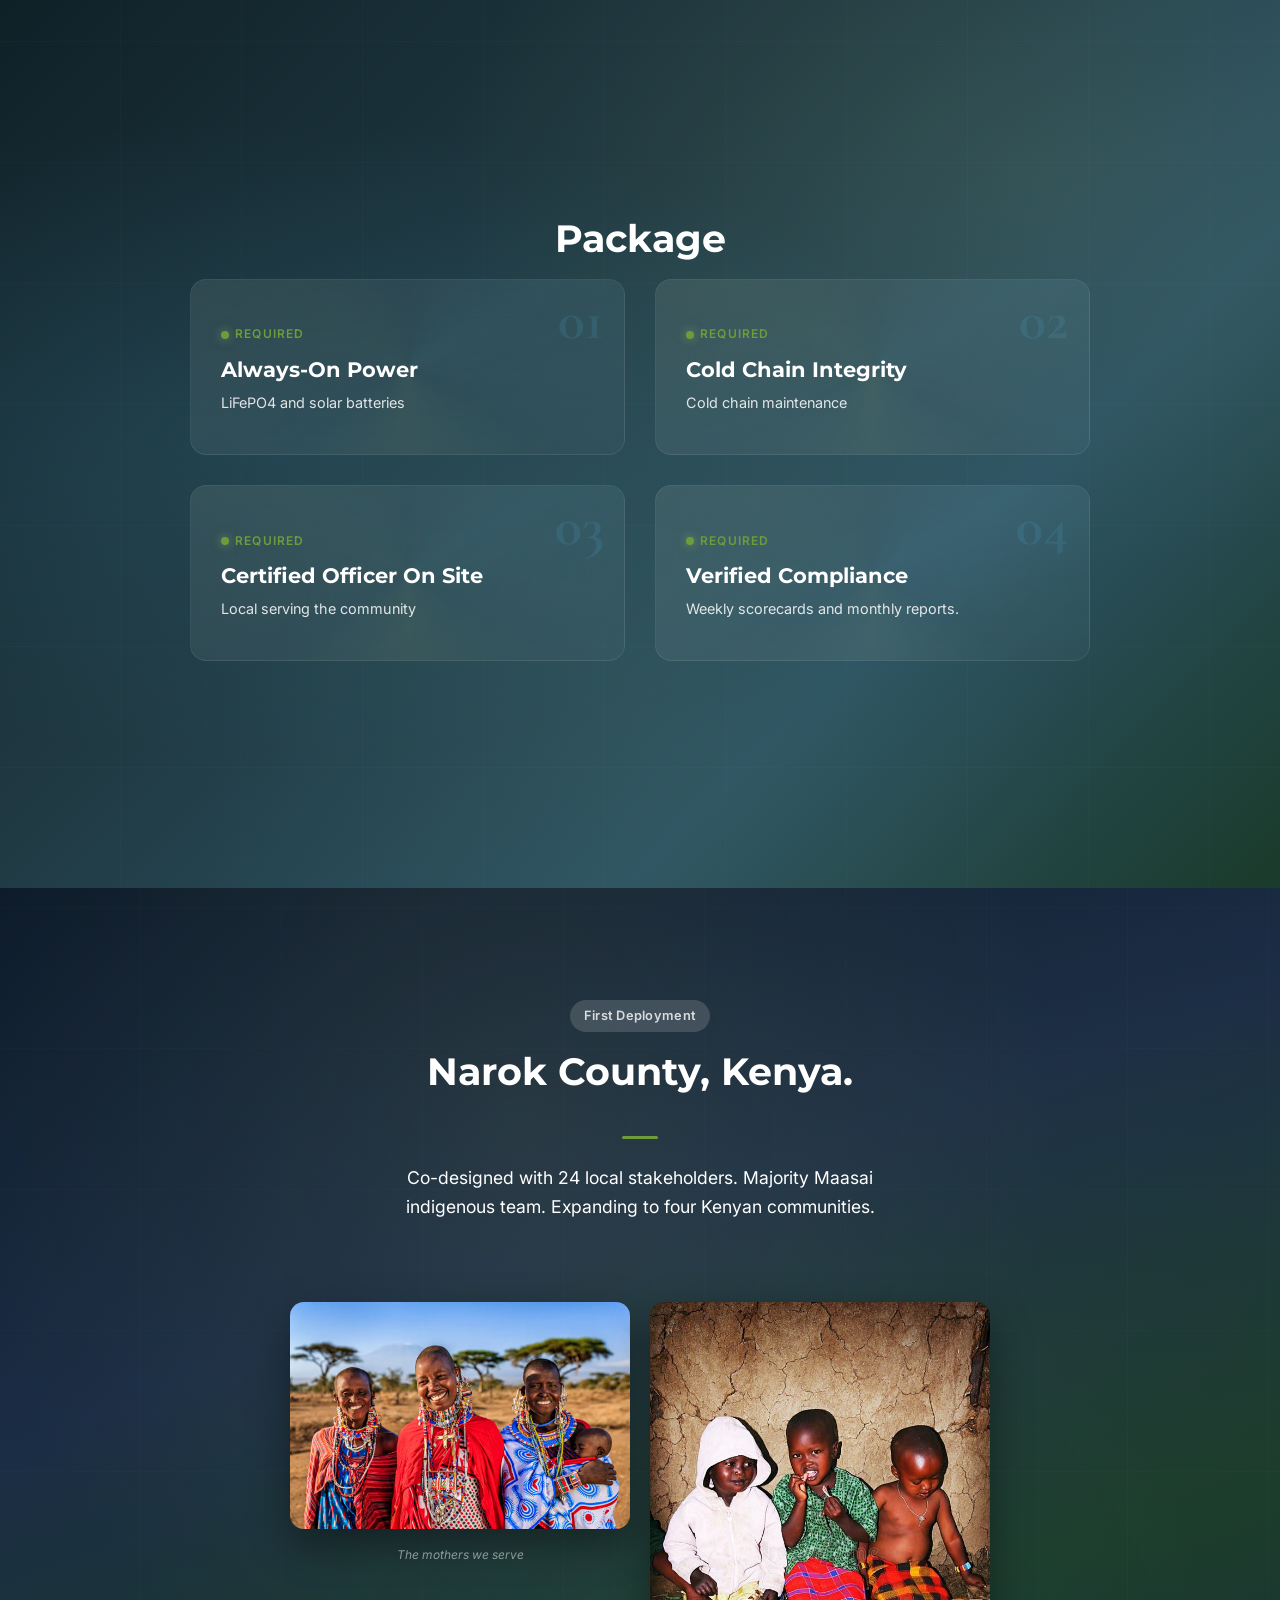
==== commit f973e612: "Remove social proof toast pop-ups Co-Authored-By: Claude Opus 4.6 <noreply@anthropic.com>" ====
--- a/index.html
+++ b/index.html
@@ -1920,16 +1920,6 @@
         </div>
     </section>
 
-    <!-- SOCIAL PROOF TOAST  - Hooked: Variable Reward (social validation, different location each refresh) -->
-    <div class="social-proof-toast" aria-live="polite" aria-atomic="true">
-        <div class="toast-content">
-            <span class="toast-icon">&hearts;</span>
-            <div class="toast-text"><strong>A supporter in Boston, MA</strong>donated $100 to the pilot</div>
-            <button class="toast-close" aria-label="Dismiss notification">&times;</button>
-        </div>
-        <span class="toast-time">12 minutes ago</span>
-    </div>
-
     <!-- FLOATING DONATE -->
     <div class="floating-donate" id="floatingDonate">
         <div class="pulse-ring"></div>
